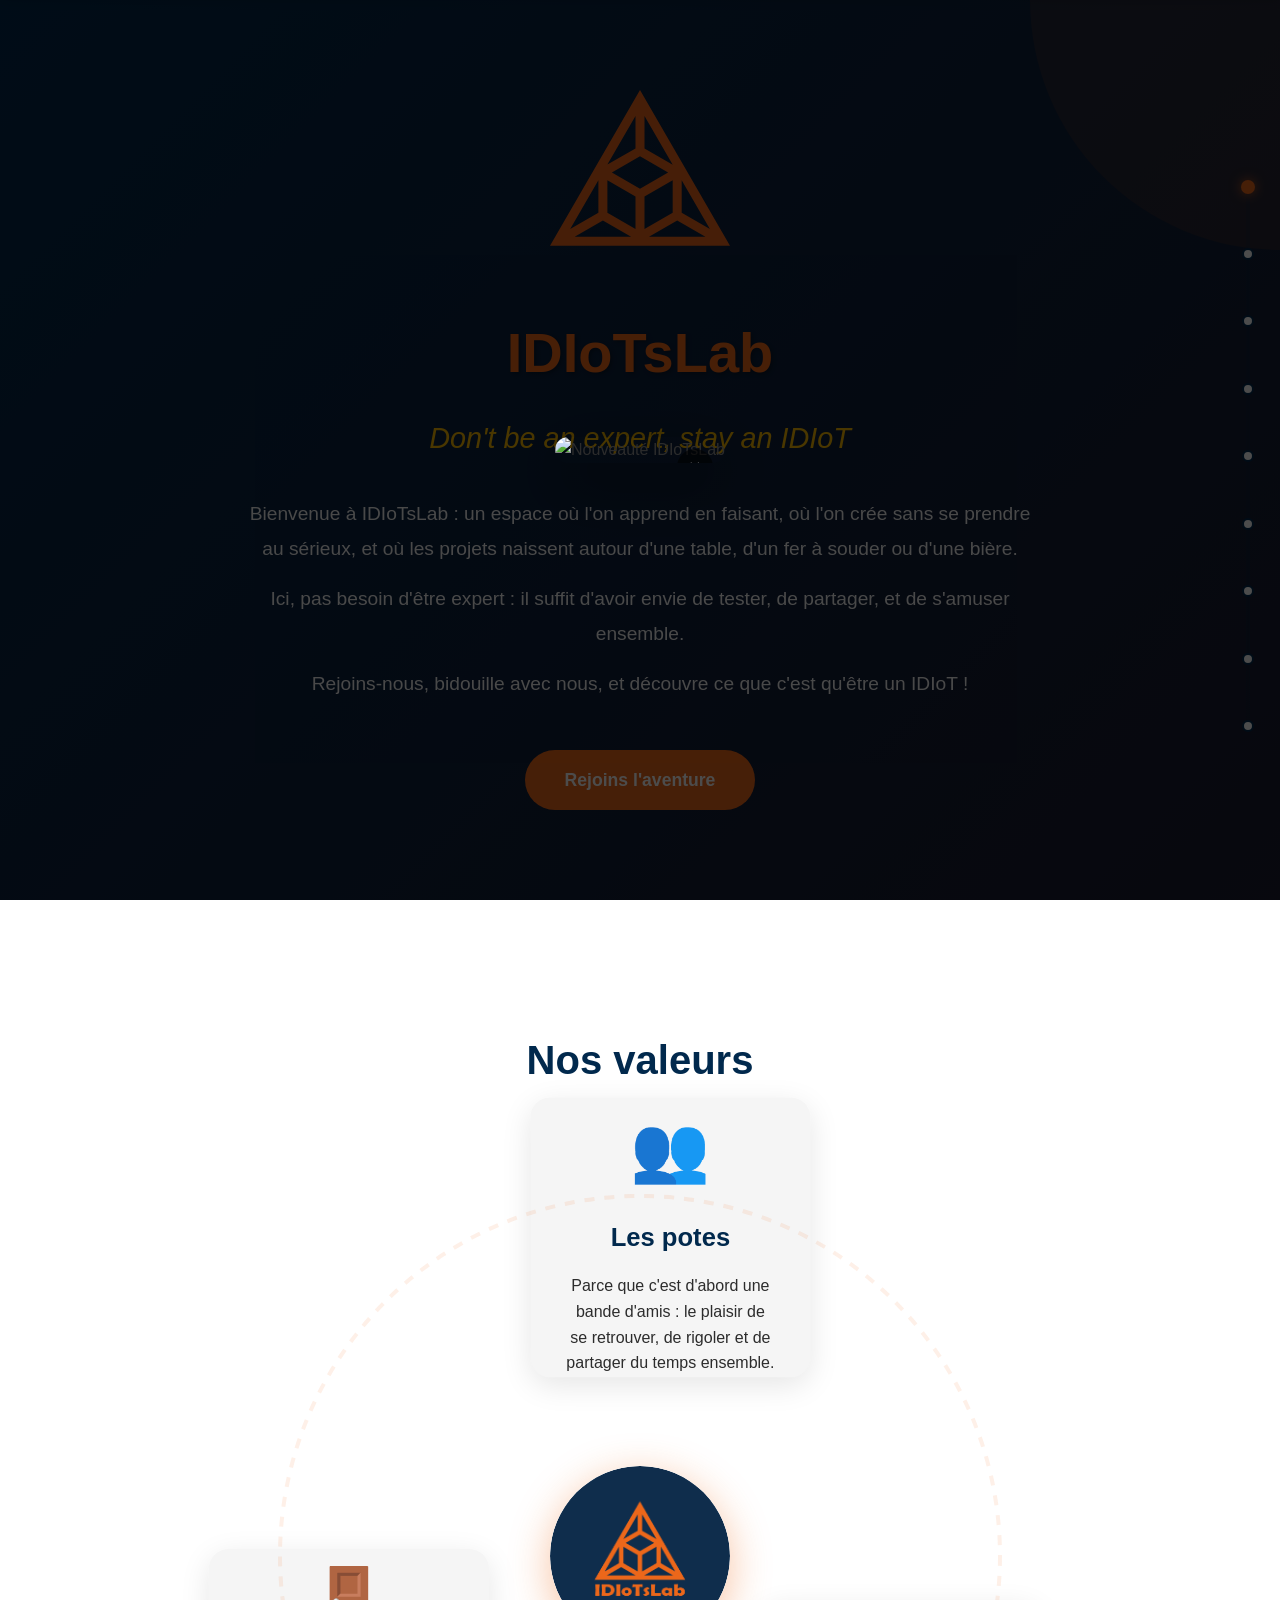
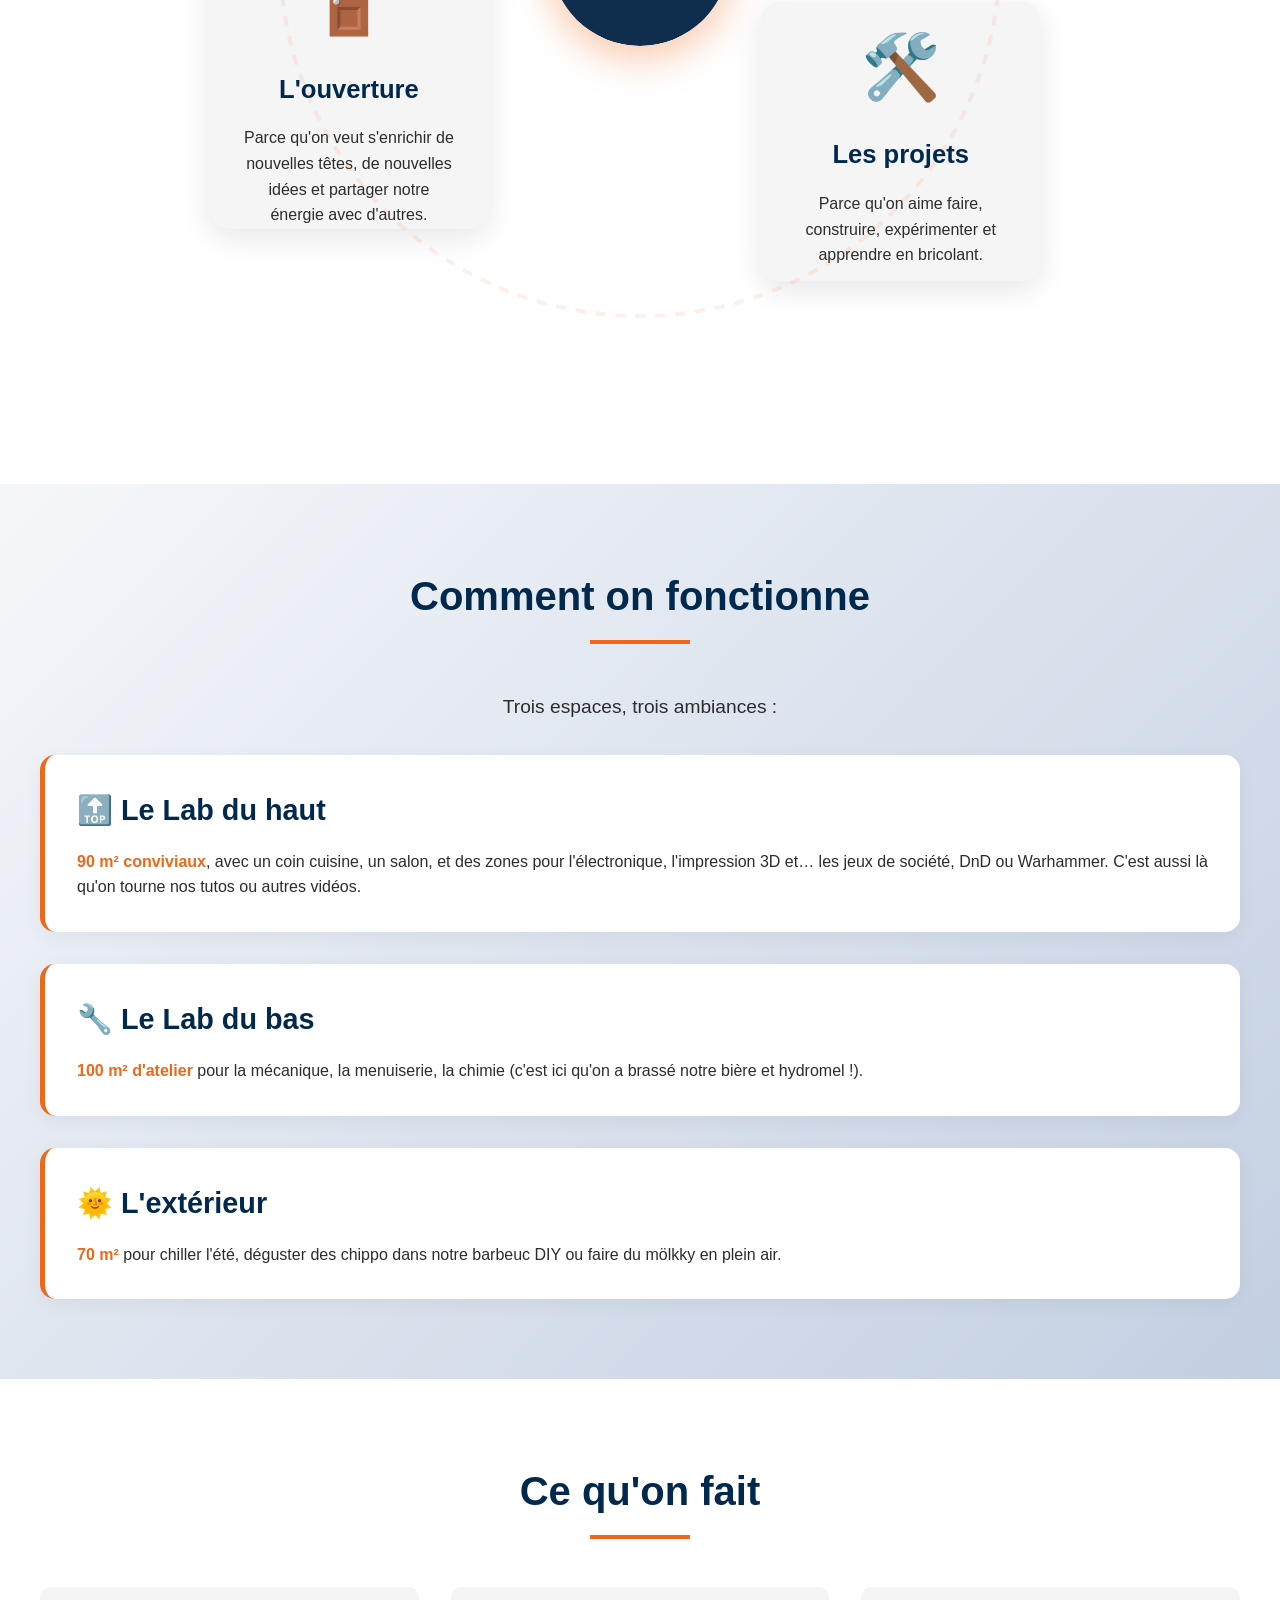
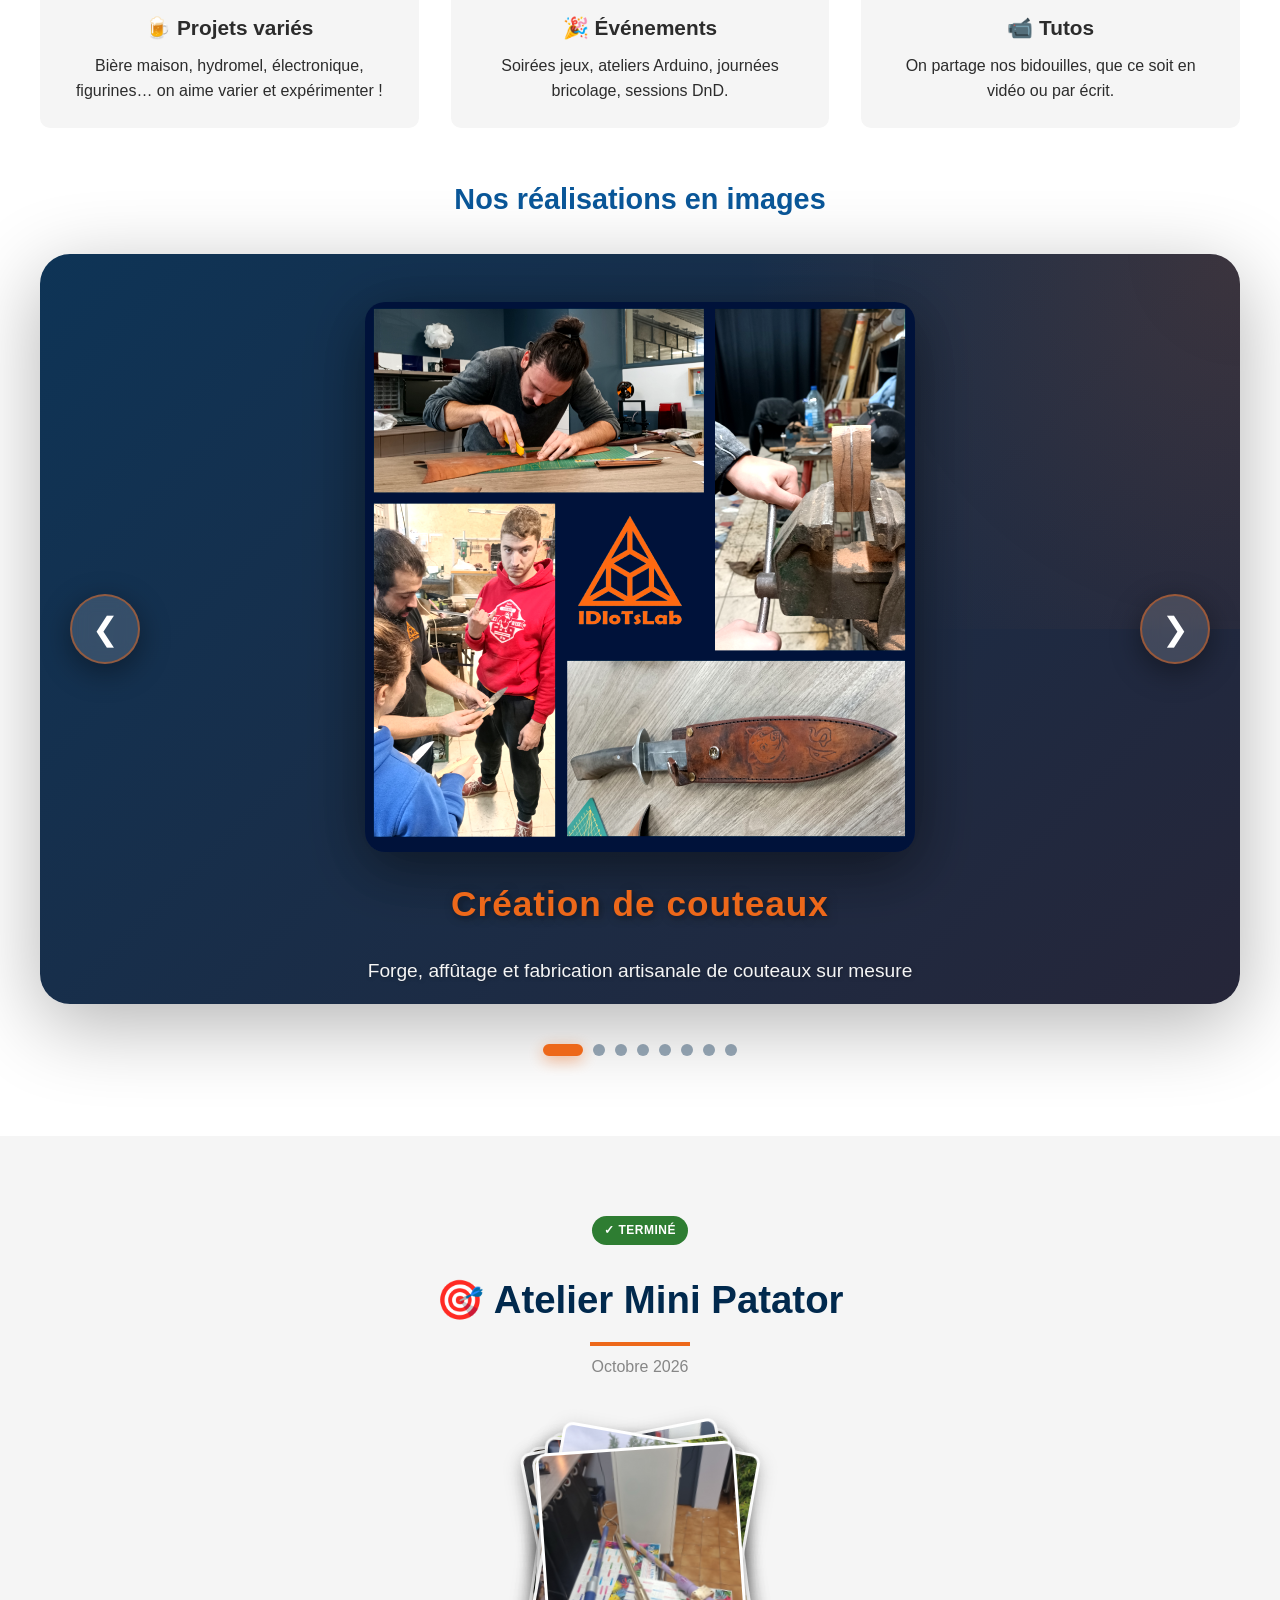
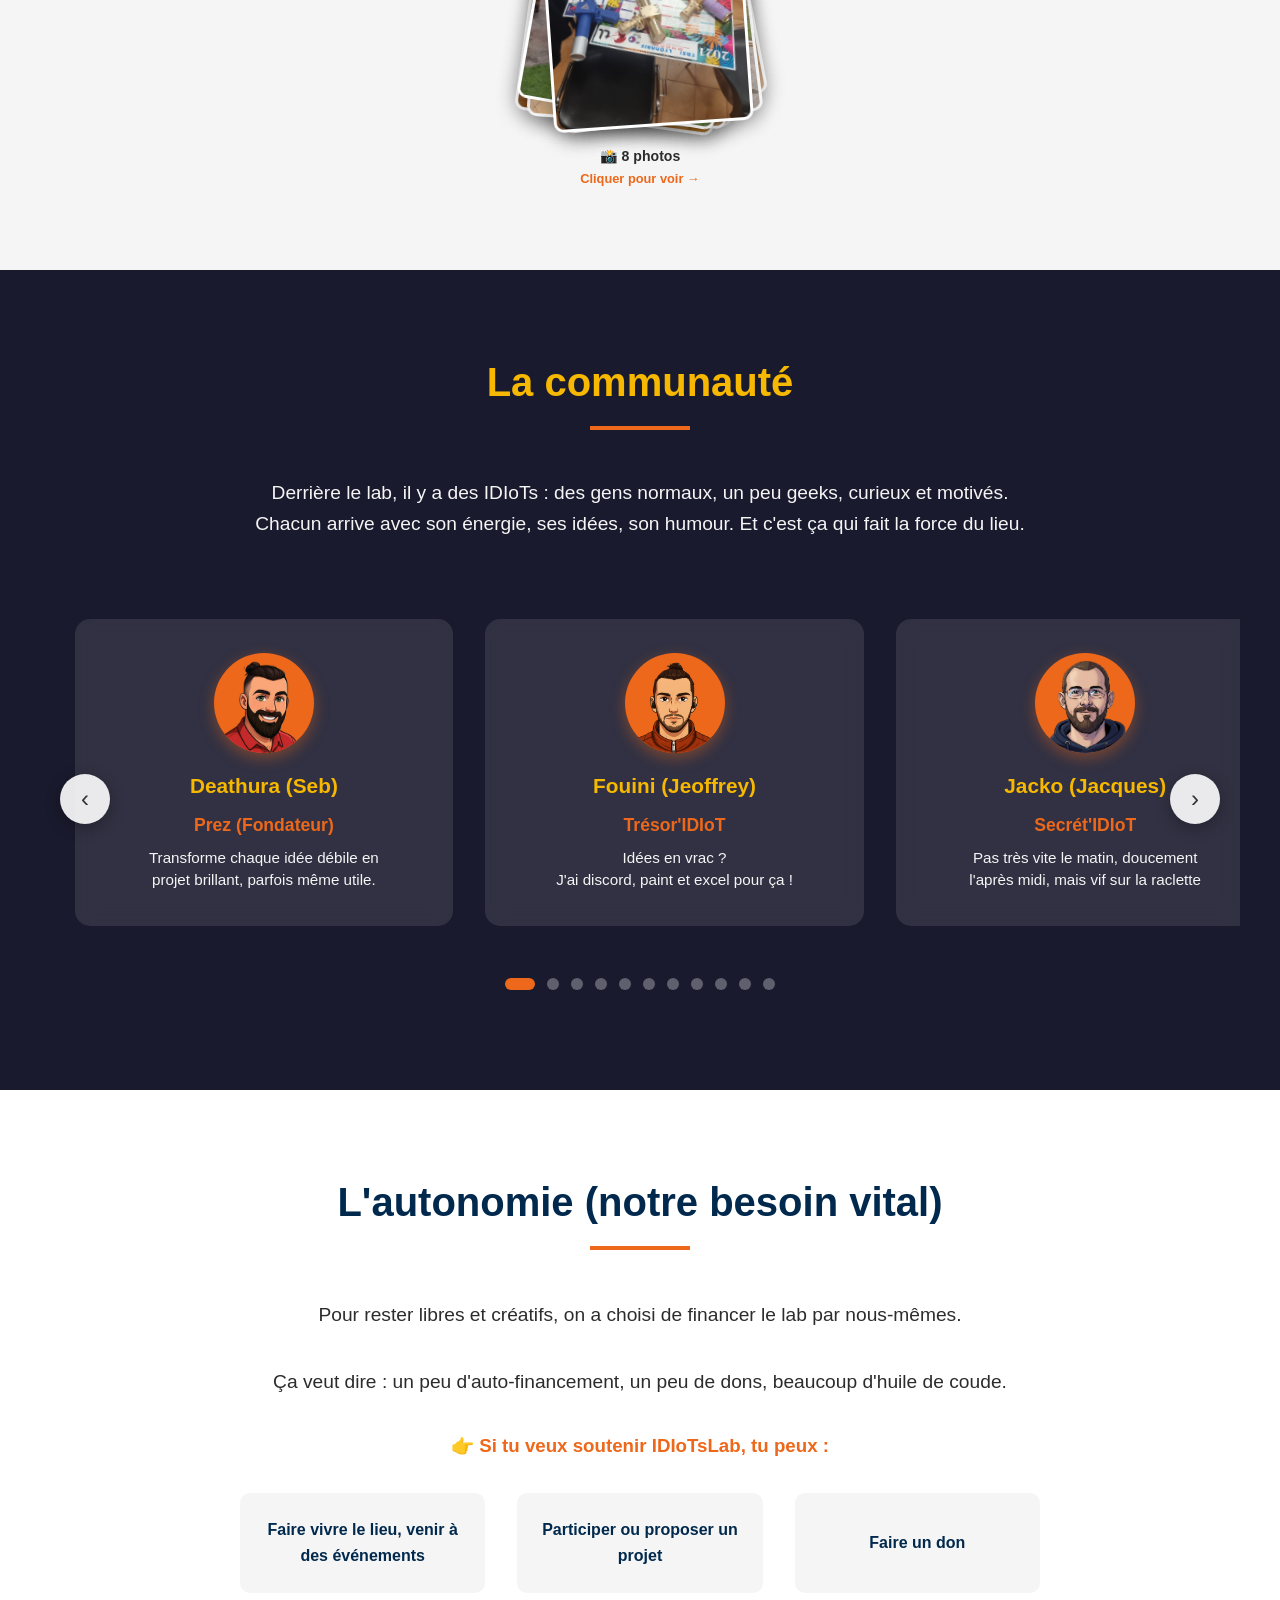
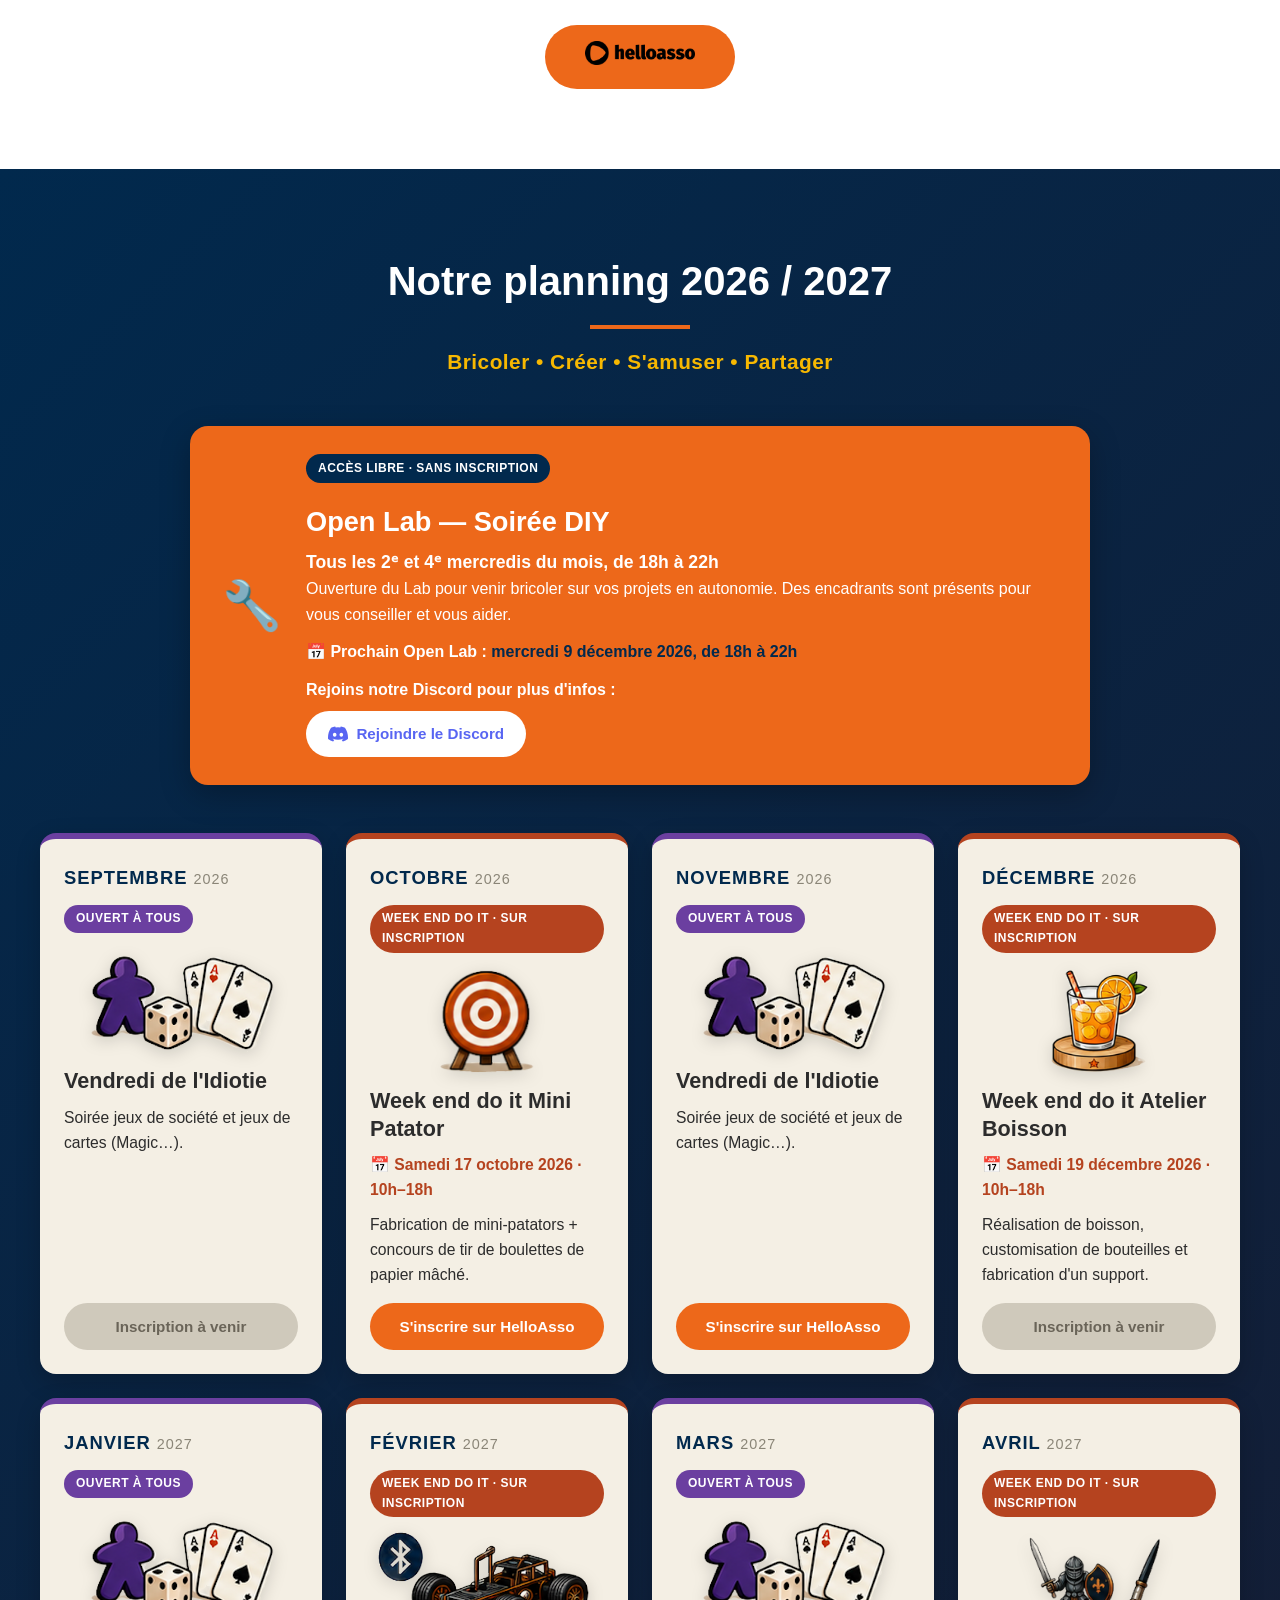
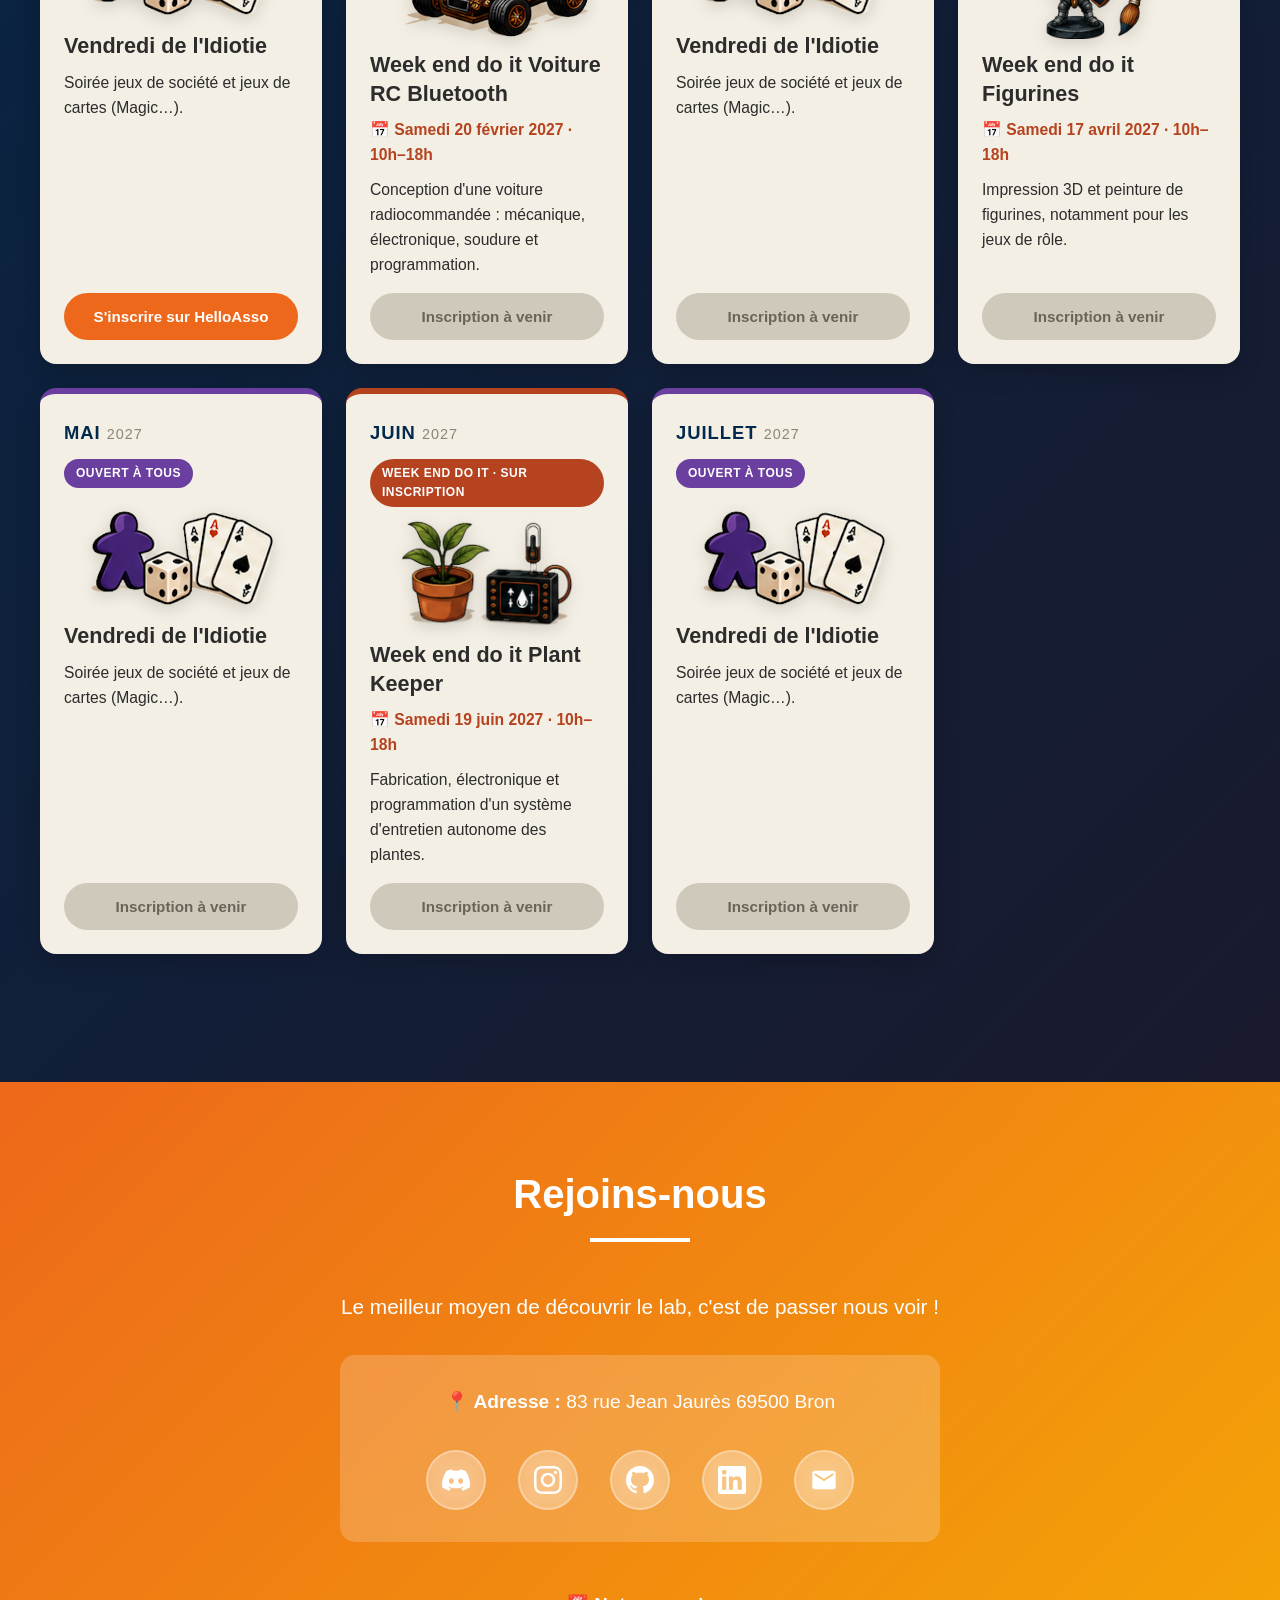
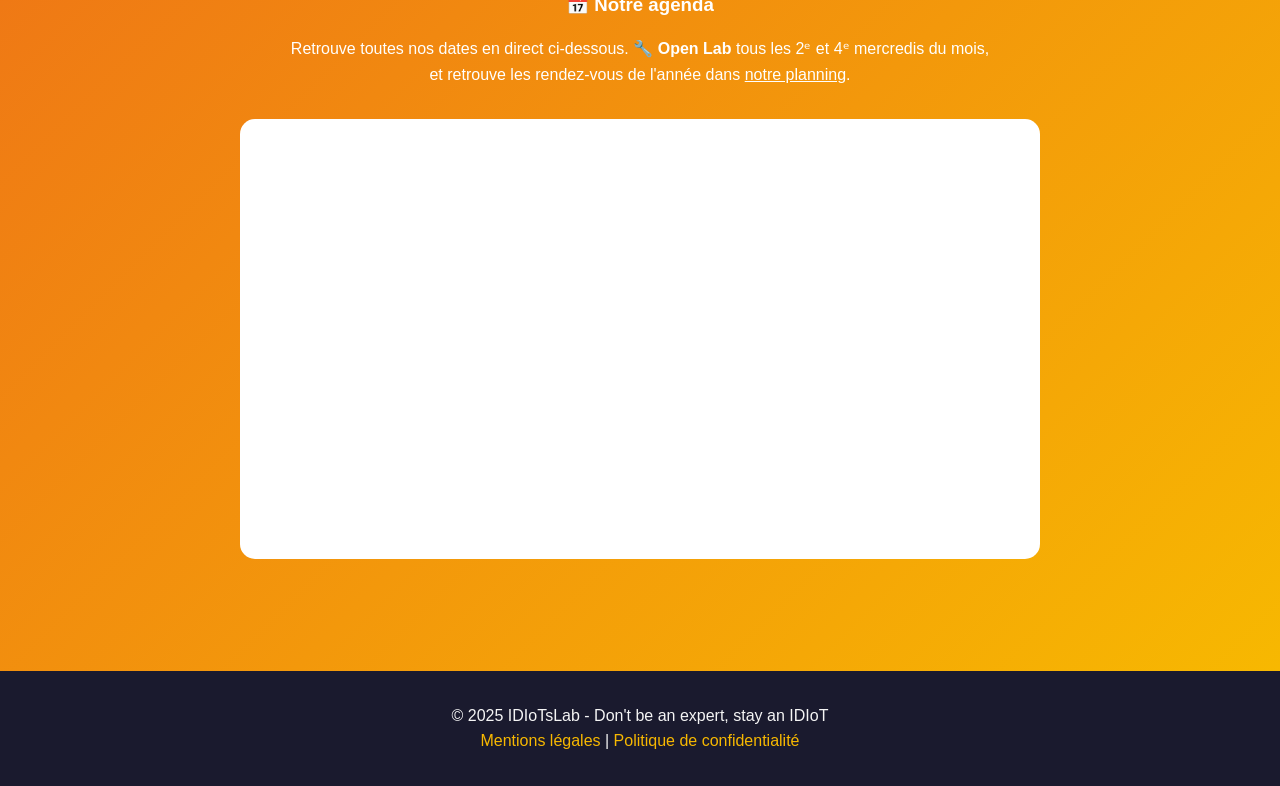
==== index.html @ 330a3f11 "Ajout de la section récap Atelier Mini Patator (galerie, lightbox, responsive) Co-Authored-By: Claud" ====
<!DOCTYPE html>
<html lang="fr">
<head>
    <meta charset="UTF-8">
    <meta name="viewport" content="width=device-width, initial-scale=1.0">
    <title>IDIoTsLab - Don't be an expert, stay an IDIoT</title>
    <link rel="stylesheet" href="styles.css">

    <!-- Favicons -->
    <link rel="apple-touch-icon" sizes="180x180" href="Ressources/favicon_io/apple-touch-icon.png">
    <link rel="icon" type="image/png" sizes="32x32" href="Ressources/favicon_io/favicon-32x32.png">
    <link rel="icon" type="image/png" sizes="16x16" href="Ressources/favicon_io/favicon-16x16.png">
    <link rel="manifest" href="Ressources/favicon_io/site.webmanifest">
    <link rel="shortcut icon" href="Ressources/favicon_io/favicon.ico">
</head>
<body>
    <!-- Barre de progression -->
    <div class="scroll-progress-container">
        <div class="scroll-progress-bar" id="scrollProgressBar"></div>
        <div class="progress-sections" id="progressSections"></div>
    </div>

    <!-- Navigation -->
    <nav>
        <div class="container">
            <a href="#" class="logo">
                <img src="Ressources/IDIoTsLab_logo.svg" alt="Logo" class="nav-logo">
                IDIoTsLab
            </a>
            <button class="mobile-menu-toggle" onclick="toggleMenu()">☰</button>
            <ul id="nav-menu">
                <li><a href="#hero">Accueil</a></li>
                <li><a href="#values">Valeurs</a></li>
                <li><a href="#how">Le Lab</a></li>
                <li><a href="#what">Projets</a></li>
                <li><a href="#patator">Ateliers</a></li>
                <li><a href="#community">Communauté</a></li>
                <li><a href="#planning">Planning</a></li>
                <li><a href="#join">Nous rejoindre</a></li>
            </ul>
        </div>
    </nav>

    <!-- Hero Section -->
    <section id="hero" class="hero">
        <div class="hero-content">
            <img src="Ressources/IDIoTsLab_logo.svg" alt="IDIoTsLab Logo" class="hero-logo">
            <h1>IDIoTsLab</h1>
            <p class="tagline">Don't be an expert, stay an IDIoT</p>
            <p>Bienvenue à IDIoTsLab : un espace où l'on apprend en faisant, où l'on crée sans se prendre au sérieux, et où les projets naissent autour d'une table, d'un fer à souder ou d'une bière.</p>
            <p>Ici, pas besoin d'être expert : il suffit d'avoir envie de tester, de partager, et de s'amuser ensemble.</p>
            <p>Rejoins-nous, bidouille avec nous, et découvre ce que c'est qu'être un IDIoT !</p>
            <a href="#join" class="cta-button">Rejoins l'aventure</a>
        </div>
    </section>

    <!-- Nos Valeurs -->
    <section id="values" class="values">
        <div class="container">
            <h2>Nos valeurs</h2>
            
            <div class="orbital-values">
                <!-- Logo central -->
                <div class="center-logo">
                    <div class="logo-circle">
                        <img src="Ressources/logo_rond.png" alt="Logo IDIoTsLab" class="logo-image">
                    </div>
                </div>
                
                <!-- Valeur 1 - Position 0° (haut) -->
                <div class="value-orbit value-orbit-1">
                    <div class="value-card-orbital">
                        <div class="emoji">👥</div>
                        <h3>Les potes</h3>
                        <p>Parce que c'est d'abord une bande d'amis : le plaisir de se retrouver, de rigoler et de partager du temps ensemble.</p>
                    </div>
                </div>
                
                <!-- Valeur 2 - Position 120° (bas gauche) -->
                <div class="value-orbit value-orbit-2">
                    <div class="value-card-orbital">
                        <div class="emoji">🛠️</div>
                        <h3>Les projets</h3>
                        <p>Parce qu'on aime faire, construire, expérimenter et apprendre en bricolant.</p>
                    </div>
                </div>
                
                <!-- Valeur 3 - Position 240° (bas droite) -->
                <div class="value-orbit value-orbit-3">
                    <div class="value-card-orbital">
                        <div class="emoji">🚪</div>
                        <h3>L'ouverture</h3>
                        <p>Parce qu'on veut s'enrichir de nouvelles têtes, de nouvelles idées et partager notre énergie avec d'autres.</p>
                    </div>
                </div>
                
                <!-- Lignes de connexion (optionnel) -->
                <svg class="connection-lines" viewBox="0 0 400 400">
                    <circle cx="200" cy="200" r="180" fill="none" stroke="rgba(237, 104, 26, 0.2)" stroke-width="2" stroke-dasharray="5,5"/>
                </svg>
            </div>
        </div>
    </section>

    <!-- Comment on fonctionne -->
    <section id="how" class="how">
        <div class="container">
            <h2>Comment on fonctionne</h2>
            <p style="text-align: center; font-size: 1.2rem; margin-bottom: 2rem;">Trois espaces, trois ambiances :</p>
            <div class="spaces-grid">
                <div class="space-card">
                    <h3>🔝 Le Lab du haut</h3>
                    <p><span class="space-size">90 m² conviviaux</span>, avec un coin cuisine, un salon, et des zones pour l'électronique, l'impression 3D et… les jeux de société, DnD ou Warhammer. C'est aussi là qu'on tourne nos tutos ou autres vidéos.</p>
                </div>
                <div class="space-card">
                    <h3>🔧 Le Lab du bas</h3>
                    <p><span class="space-size">100 m² d'atelier</span> pour la mécanique, la menuiserie, la chimie (c'est ici qu'on a brassé notre bière et hydromel !).</p>
                </div>
                <div class="space-card">
                    <h3>🌞 L'extérieur</h3>
                    <p><span class="space-size">70 m²</span> pour chiller l'été, déguster des chippo dans notre barbeuc DIY ou faire du mölkky en plein air.</p>
                </div>
            </div>
        </div>
    </section>

    <!-- Ce qu'on fait -->
    <section id="what" class="what">
        <div class="container">
            <h2>Ce qu'on fait</h2>
            <div class="activities">
                <div class="activity-item">
                    <h4>🍺 Projets variés</h4>
                    <p>Bière maison, hydromel, électronique, figurines… on aime varier et expérimenter !</p>
                </div>
                <div class="activity-item">
                    <h4>🎉 Événements</h4>
                    <p>Soirées jeux, ateliers Arduino, journées bricolage, sessions DnD.</p>
                </div>
                <div class="activity-item">
                    <h4>📹 Tutos</h4>
                    <p>On partage nos bidouilles, que ce soit en vidéo ou par écrit.</p>
                </div>
            </div>
            <h3>Nos réalisations en images</h3>
            <div class="carousel-container">
                <!-- Boutons de navigation -->
                <button class="carousel-btn prev" onclick="changeSlide(-1)">❮</button>
                <button class="carousel-btn next" onclick="changeSlide(1)">❯</button>
                
                <div class="carousel" id="carousel">
                    <div class="carousel-item">
                        <img src="Ressources/Réalisations/Création_de_couteaux.png" alt="Création de couteaux" class="carousel-image">
                        <h3>Création de couteaux</h3>
                        <p>Forge, affûtage et fabrication artisanale de couteaux sur mesure</p>
                    </div>
                    <div class="carousel-item">
                        <img src="Ressources/Réalisations/Déshydrateur_solaire.png" alt="Déshydrateur solaire" class="carousel-image">
                        <h3>Déshydrateur solaire</h3>
                        <p>Construction d'un déshydrateur alimentaire fonctionnant à l'énergie solaire</p>
                    </div>
                    <div class="carousel-item">
                        <img src="Ressources/Réalisations/Donjon_&_dragon.png" alt="Donjon & Dragon" class="carousel-image">
                        <h3>Donjon & Dragon</h3>
                        <p>Sessions épiques de DnD avec décors et figurines faites maison</p>
                    </div>
                    <div class="carousel-item">
                        <img src="Ressources/Réalisations/Jardinière_compost.png" alt="Jardinière compost" class="carousel-image">
                        <h3>Jardinière compost</h3>
                        <p>Fabrication de jardinières avec système de compostage intégré</p>
                    </div>
                    <div class="carousel-item">
                        <img src="Ressources/Réalisations/Mécanique_auto.png" alt="Mécanique auto" class="carousel-image">
                        <h3>Mécanique auto</h3>
                        <p>Réparations et entretien automobile en mode DIY</p>
                    </div>
                    <div class="carousel-item">
                        <img src="Ressources/Réalisations/Salle_de_formation.png" alt="Salle de formation" class="carousel-image">
                        <h3>Salle de formation</h3>
                        <p>Aménagement de notre espace dédié aux ateliers et formations</p>
                    </div>
                    <div class="carousel-item">
                        <img src="Ressources/Réalisations/Table_résine.png" alt="Table en résine" class="carousel-image">
                        <h3>Table en résine</h3>
                        <p>Création d'une table unique en bois et résine époxy</p>
                    </div>
                    <div class="carousel-item">
                        <img src="Ressources/Réalisations/Warhamer.png" alt="Warhammer" class="carousel-image">
                        <h3>Warhammer</h3>
                        <p>Peinture de figurines et batailles stratégiques dans l'univers Warhammer</p>
                    </div>
                </div>
            </div>
            <div class="carousel-nav" id="carousel-dots">
                <span class="carousel-dot active" onclick="goToSlide(0)"></span>
                <span class="carousel-dot" onclick="goToSlide(1)"></span>
                <span class="carousel-dot" onclick="goToSlide(2)"></span>
                <span class="carousel-dot" onclick="goToSlide(3)"></span>
                <span class="carousel-dot" onclick="goToSlide(4)"></span>
                <span class="carousel-dot" onclick="goToSlide(5)"></span>
                <span class="carousel-dot" onclick="goToSlide(6)"></span>
                <span class="carousel-dot" onclick="goToSlide(7)"></span>
            </div>
        </div>
    </section>

    <!-- Atelier Mini Patator -->
    <section id="patator" class="atelier-recap">
        <div class="container">

            <div class="atelier-recap-header">
                <span class="planning-badge badge-atelier badge-done">✓ Terminé</span>
                <h2>🎯 Atelier Mini Patator</h2>
                <p class="atelier-recap-date">Octobre 2026</p>
            </div>

            <div class="patator-gallery" id="patatorGallery">

                <!-- ── TAS DE PHOTOS (état replié) ── -->
                <div class="gallery-pile" id="galleryPile" role="button" tabindex="0" aria-expanded="false" aria-label="Voir les photos de l'atelier Mini Patator">
                    <div class="pile-card" style="--r:-6deg;--tx:2px;--ty:-3px;--z:1"><img src="Ressources/Atelier/Patator/Ressources/1.jpg" alt="" loading="lazy"></div>
                    <div class="pile-card" style="--r:8deg;--tx:-7px;--ty:5px;--z:2"><img src="Ressources/Atelier/Patator/Ressources/2.jpg" alt="" loading="lazy"></div>
                    <div class="pile-card" style="--r:-11deg;--tx:5px;--ty:-6px;--z:3"><img src="Ressources/Atelier/Patator/Ressources/3.jpg" alt="" loading="lazy"></div>
                    <div class="pile-card" style="--r:4deg;--tx:-4px;--ty:3px;--z:4"><img src="Ressources/Atelier/Patator/Ressources/4.jpg" alt="" loading="lazy"></div>
                    <div class="pile-card" style="--r:-7deg;--tx:7px;--ty:4px;--z:5"><img src="Ressources/Atelier/Patator/Ressources/5.jpg" alt="" loading="lazy"></div>
                    <div class="pile-card" style="--r:10deg;--tx:-2px;--ty:-4px;--z:6"><img src="Ressources/Atelier/Patator/Ressources/6.jpg" alt="" loading="lazy"></div>
                    <div class="pile-card" style="--r:-4deg;--tx:4px;--ty:7px;--z:7"><img src="Ressources/Atelier/Patator/Ressources/7.jpg" alt="" loading="lazy"></div>
                    <div class="pile-card" style="--r:3deg;--tx:-1px;--ty:2px;--z:0"><img src="Ressources/Atelier/Patator/Ressources/9.jpg" alt="" loading="lazy"></div>
                    <div class="pile-overlay">
                        <span class="pile-count">📸 8 photos</span>
                        <span class="pile-action">Cliquer pour voir →</span>
                    </div>
                </div>

                <!-- ── GRILLE (état déployé) ── -->
                <div class="gallery-expanded" id="galleryExpanded">

                    <div class="atelier-act" style="--act-i:0">
                        <h3 class="act-title"><span class="act-num">01</span> La conception</h3>
                        <div class="photos-strip">
                            <div class="photo-item photo-item--wide" style="--pile-r:-6deg;--card-i:0">
                                <div class="strip-photo" data-lb-index="0">
                                    <img src="Ressources/Atelier/Patator/Ressources/1.jpg" alt="Modélisation sous Fusion 360" loading="lazy">
                                </div>
                                <p class="photo-caption">Modélisation sous Fusion 360</p>
                            </div>
                        </div>
                    </div>

                    <div class="atelier-act" style="--act-i:1">
                        <h3 class="act-title"><span class="act-num">02</span> La fabrication</h3>
                        <div class="photos-strip">
                            <div class="photo-item" style="--pile-r:8deg;--card-i:1">
                                <div class="strip-photo" data-lb-index="1">
                                    <img src="Ressources/Atelier/Patator/Ressources/2.jpg" alt="Assemblage en équipe" loading="lazy">
                                </div>
                                <p class="photo-caption">Assemblage en équipe</p>
                            </div>
                            <div class="photo-item" style="--pile-r:-11deg;--card-i:2">
                                <div class="strip-photo" data-lb-index="2">
                                    <img src="Ressources/Atelier/Patator/Ressources/3.jpg" alt="Câblage et assemblage" loading="lazy">
                                </div>
                                <p class="photo-caption">Câblage et assemblage</p>
                            </div>
                            <div class="photo-item" style="--pile-r:4deg;--card-i:3">
                                <div class="strip-photo" data-lb-index="3">
                                    <img src="Ressources/Atelier/Patator/Ressources/4.jpg" alt="Pièces prêtes à l'assemblage" loading="lazy">
                                </div>
                                <p class="photo-caption">Pièces prêtes à l'assemblage</p>
                            </div>
                        </div>
                    </div>

                    <div class="atelier-act" style="--act-i:2">
                        <h3 class="act-title"><span class="act-num">03</span> La peinture</h3>
                        <div class="photos-strip">
                            <div class="photo-item" style="--pile-r:-7deg;--card-i:4">
                                <div class="strip-photo" data-lb-index="4">
                                    <img src="Ressources/Atelier/Patator/Ressources/5.jpg" alt="Peinture des patators" loading="lazy">
                                </div>
                                <p class="photo-caption">Peinture des patators</p>
                            </div>
                            <div class="photo-item" style="--pile-r:10deg;--card-i:5">
                                <div class="strip-photo" data-lb-index="5">
                                    <img src="Ressources/Atelier/Patator/Ressources/6.jpg" alt="Application de la peinture" loading="lazy">
                                </div>
                                <p class="photo-caption">Application de la peinture</p>
                            </div>
                            <div class="photo-item" style="--pile-r:-4deg;--card-i:6">
                                <div class="strip-photo" data-lb-index="6">
                                    <img src="Ressources/Atelier/Patator/Ressources/7.jpg" alt="Les patators terminés" loading="lazy">
                                </div>
                                <p class="photo-caption">Les patators terminés</p>
                            </div>
                        </div>
                    </div>

                    <div class="atelier-video-wrap" style="--act-i:3">
                        <video controls preload="metadata" playsinline>
                            <source src="Ressources/Atelier/Patator/Ressources/8.mp4" type="video/mp4">
                        </video>
                    </div>

                    <div class="atelier-punchline" style="--act-i:4">
                        <div class="strip-photo" data-lb-index="7" style="--pile-r:3deg;--card-i:7">
                            <img src="Ressources/Atelier/Patator/Ressources/9.jpg" alt="Diplôme du Maître Patator" loading="lazy">
                        </div>
                        <p class="punchline-caption">🏆 Diplôme du Maître Patator</p>
                    </div>

                    <button class="gallery-close-btn" id="galleryCloseBtn">↑ Réduire</button>

                </div>

            </div>

        </div>
    </section>

    <!-- La Communauté -->
    <section id="community" class="community">
        <div class="container">
            <h2>La communauté</h2>
            <div class="community-intro">
                <p>Derrière le lab, il y a des IDIoTs : des gens normaux, un peu geeks, curieux et motivés.</p>
                <p>Chacun arrive avec son énergie, ses idées, son humour. Et c'est ça qui fait la force du lieu.</p>
            </div>
            
            <!-- Carrousel de membres -->
            <div class="members-carousel-container">
                <div class="members-carousel-wrapper">
                    <div class="members-carousel-track" id="membersCarouselTrack">
                        <!-- Membres existants et nouveaux -->
                        <div class="member-card">
                            <div class="avatar"><img src="Ressources/Avatar_membres/avatar_seb.png" alt="Avatar Seb" class="logo-image"></div>
                            <h4>Deathura (Seb)</h4>
                            <h3>Prez (Fondateur)</h3>
                            <p>Transforme chaque idée débile en </p>
                            <p>projet brillant, parfois même utile.</p>
                        </div>
                        <div class="member-card">
                            <div class="avatar"><img src="Ressources/Avatar_membres/avatar_fouini.png" alt="Avatar Fouini" class="logo-image"></div>
                            <h4>Fouini (Jeoffrey)</h4>
                            <h3>Trésor'IDIoT</h3>
                            <p>Idées en vrac ?</p>
                            <p>J'ai discord, paint et excel pour ça !</p>
                        </div>
                        <div class="member-card">
                            <div class="avatar"><img src="Ressources/Avatar_membres/avatar_jacko.png" alt="Avatar jacko" class="logo-image"></div>
                            <h4>Jacko (Jacques)</h4>
                            <h3>Secrét'IDIoT</h3>
                            <p>Pas très vite le matin, doucement </p>
                            <p>l'après midi, mais vif sur la raclette</p>
                        </div>
                        <div class="member-card">
                            <div class="avatar"><img src="Ressources/Avatar_membres/avatar_nino.png" alt="Avatar nino" class="logo-image"></div>
                            <h4>Nino</h4>
                            <h3>IDIoT</h3>
                            <p>Hyperactif</p>
                            <p>Ne lui donnez pas de café svp !</p>
                        </div>
                        <div class="member-card">
                            <div class="avatar"><img src="Ressources/Avatar_membres/avatar_bettina.png" alt="Avatar betty" class="logo-image"></div>
                            <h4>Betty (Bettina)</h4>
                            <h3>IDIoT</h3>
                            <p>Folle ? Moi ? non ? oui ?</p>
                            <p>Procrastiner ? Connais pas ce mot</p>
                        </div>
                        <div class="member-card">
                            <div class="avatar"><img src="Ressources/Avatar_membres/avatar_valentin.png" alt="Avatar valentop" class="logo-image"></div>
                            <h4>Valentop (Valentin)</h4>
                            <h3>IDIoT</h3>
                            <p>Venez on va courrir :</p>
                            <p>comme ca on commande Tacos derrière</p>
                        </div>
                        <div class="member-card">
                            <div class="avatar"><img src="Ressources/Avatar_membres/avatar_pedzouille.png" alt="Avatar Letud" class="logo-image"></div>
                            <h4>Pedzouille (Julien)</h4>
                            <h3>IDIoT (Fondateur)</h3>
                            <p>Freiner c'est tricher</p>
                        </div>
                        <div class="member-card">
                            <div class="avatar"><img src="Ressources/Avatar_membres/avatar_dodie.png" alt="Avatar dodie" class="logo-image"></div>
                            <h4>Dodie (Elodie)</h4>
                            <h3>IDIoT</h3>
                            <p>Trouver une phrase pour me décrire ?</p>
                            <p>Foutez moi la paix ! </p>
                        </div>
                        <div class="member-card">
                            <div class="avatar"><img src="Ressources/Avatar_membres/avatar_adri.png" alt="Avatar Letud" class="logo-image"></div>
                            <h4>Legend Aston (Adrien)</h4>
                            <h3>IDIoT</h3>
                            <p>Réussi à réparer une 4L</p>
                            <p>sans tacher sa chemise</p>
                        </div>
                        <div class="member-card">
                            <div class="avatar"><img src="Ressources/Avatar_membres/avatar_cha.png" alt="Avatar Cha" class="logo-image"></div>
                            <h4>Cha (Charlotte)</h4>
                            <h3>IDIoT</h3>
                            <p>"Oui oui, je le fais ce soir t'inquiète"</p>
                        </div>
                        <div class="member-card">
                            <div class="avatar"><img src="Ressources/Avatar_membres/avatar_max.png" alt="Avatar Max" class="logo-image"></div>
                            <h4>Xouxou (Maxence)</h4>
                            <h3>IDIoT</h3>
                            <p>Touche à tout, mais expert en rien</p>
                            <p>le petit couteau suisse de poche</p>
                        </div>
                        <div class="member-card">
                            <div class="avatar"><img src="Ressources/Avatar_membres/avatar_letud.png" alt="Avatar Letud" class="logo-image"></div>
                            <h4>Letud (Aksel)</h4>
                            <h3>IDIoT (Fondateur)</h3>
                            <p>Réfléchit vite. Comprend après.</p>
                            <p>Assume plus tard.</p>
                        </div>
                        <div class="member-card">
                            <div class="avatar"><img src="Ressources/Avatar_membres/avatar_amy.png" alt="Avatar Amy" class="logo-image"></div>
                            <h4>Amy (Amandine)</h4>
                            <h3>IDIoT</h3>
                            <p>Tendre et joyeuse,</p>
                            <p>mais ne me faites pas chier.</p>
                        </div>
                        <!-- <div class="member-card">
                            <div class="avatar"><img src="Ressources/Avatar_membres/avatar_valentop.png" alt="Avatar Letud" class="logo-image"></div>
                            <h4>Valentop (Valentin)</h4>
                            <h3>IDIoT</h3>
                            <p>50 minutes de courses compenseront</p>
                            <p>largement ce petit verre et ce mcdo</p>
                        </div> -->
                    </div>
                </div>

                <button class="members-carousel-button prev" id="membersPrevBtn"></button>
                <button class="members-carousel-button next" id="membersNextBtn"></button>

                <div class="members-carousel-dots" id="membersCarouselDots"></div>
            </div>
        </div>
    </section>

    <!-- L'Autonomie -->
    <section id="autonomie" class="autonomie">
        <div class="container">
            <h2>L'autonomie (notre besoin vital)</h2>
            <div class="autonomie-content">
                <p>Pour rester libres et créatifs, on a choisi de financer le lab par nous-mêmes.</p>
                <p>Ça veut dire : un peu d'auto-financement, un peu de dons, beaucoup d'huile de coude.</p>
                <h3 style="color: var(--primary-orange); margin: 2rem 0 1rem;">👉 Si tu veux soutenir IDIoTsLab, tu peux :</h3>
                <div class="support-options">
                    <a href="#join" class="support-option support-option-link">Faire vivre le lieu, venir à des événements</a>
                    <a href="#join" class="support-option support-option-link">Participer ou proposer un projet</a>
                    <a href="https://www.helloasso.com/associations/idiotslab" data-link="helloasso" target="_blank" class="support-option support-option-link">Faire un don</a>
                </div>
                <a href="https://www.helloasso.com/associations/idiotslab" data-link="helloasso" target="_blank" class="cta-button">
                    <img src="Ressources/Logo-HelloAsso.svg.png" alt="HelloAsso" class="helloasso-logo">
                </a>
            </div>
        </div>
    </section>

    <!-- Planning 2026 / 2027 -->
    <section id="planning" class="planning">
        <div class="container">
            <h2>Notre planning 2026 / 2027</h2>
            <p class="planning-subtitle">Bricoler • Créer • S'amuser • Partager</p>

            <!-- Open Lab récurrent -->
            <div class="open-lab-banner">
                <div class="open-lab-icon">🔧</div>
                <div class="open-lab-text">
                    <span class="planning-badge badge-openlab">Accès libre · sans inscription</span>
                    <h3>Open Lab — Soirée DIY</h3>
                    <p class="open-lab-when">Tous les 2ᵉ et 4ᵉ mercredis du mois, de 18h à 22h</p>
                    <p>Ouverture du Lab pour venir bricoler sur vos projets en autonomie. Des encadrants sont présents pour vous conseiller et vous aider.</p>
                    <p class="open-lab-next">📅 Prochain Open Lab : <strong id="nextOpenLab">à venir</strong></p>
                    <p class="open-lab-info">Rejoins notre Discord pour plus d'infos :</p>
                    <a class="discord-btn" href="https://discord.gg/jedW4J6qwx" data-link="discord" target="_blank" rel="noopener">
                        <svg viewBox="0 0 24 24" fill="currentColor" aria-hidden="true"><path d="M20.317 4.37a19.791 19.791 0 0 0-4.885-1.515.074.074 0 0 0-.079.037c-.21.375-.444.864-.608 1.25a18.27 18.27 0 0 0-5.487 0 12.64 12.64 0 0 0-.617-1.25.077.077 0 0 0-.079-.037A19.736 19.736 0 0 0 3.677 4.37a.07.07 0 0 0-.032.027C.533 9.046-.32 13.58.099 18.057a.082.082 0 0 0 .031.057 19.9 19.9 0 0 0 5.993 3.03.078.078 0 0 0 .084-.028 14.09 14.09 0 0 0 1.226-1.994.076.076 0 0 0-.041-.106 13.107 13.107 0 0 1-1.872-.892.077.077 0 0 1-.008-.128 10.2 10.2 0 0 0 .372-.292.074.074 0 0 1 .077-.01c3.928 1.793 8.18 1.793 12.062 0a.074.074 0 0 1 .078.01c.12.098.246.198.373.292a.077.077 0 0 1-.006.127 12.299 12.299 0 0 1-1.873.892.077.077 0 0 0-.041.107c.36.698.772 1.362 1.225 1.993a.076.076 0 0 0 .084.028 19.839 19.839 0 0 0 6.002-3.03.077.077 0 0 0 .032-.054c.5-5.177-.838-9.674-3.549-13.66a.061.061 0 0 0-.031-.03zM8.02 15.33c-1.183 0-2.157-1.085-2.157-2.419 0-1.333.956-2.419 2.157-2.419 1.21 0 2.176 1.096 2.157 2.42 0 1.333-.956 2.418-2.157 2.418zm7.975 0c-1.183 0-2.157-1.085-2.157-2.419 0-1.333.955-2.419 2.157-2.419 1.21 0 2.176 1.096 2.157 2.42 0 1.333-.946 2.418-2.157 2.418z"/></svg>
                        Rejoindre le Discord
                    </a>
                </div>
            </div>

            <!-- Grille des rendez-vous mensuels -->
            <div class="planning-grid">
                <div class="planning-card idiotie">
                    <div class="planning-month">Septembre <span class="planning-year">2026</span></div>
                    <span class="planning-badge badge-idiotie">Ouvert à tous</span>
                    <div class="planning-illus"><img src="Ressources/planning/vendredi-idiotie.png" alt="Meeple, dé et cartes à jouer" loading="lazy"></div>
                    <h3>Vendredi de l'Idiotie</h3>
                    <p>Soirée jeux de société et jeux de cartes (Magic…).</p>
                    <a class="helloasso-btn disabled" data-event="septembre-2026" aria-disabled="true">Inscription à venir</a>
                </div>

                <div class="planning-card atelier">
                    <div class="planning-month">Octobre <span class="planning-year">2026</span></div>
                    <span class="planning-badge badge-atelier">Week end do it · sur inscription</span>
                    <div class="planning-illus"><img src="Ressources/planning/mini-patator.png" alt="Cible sur trépied" loading="lazy"></div>
                    <h3>Week end do it Mini Patator</h3>
                    <p class="planning-date">📅 Samedi 17 octobre 2026 · 10h–18h</p>
                    <p>Fabrication de mini-patators + concours de tir de boulettes de papier mâché.</p>
                    <a class="helloasso-btn disabled" data-event="octobre-2026" aria-disabled="true">Inscription à venir</a>
                </div>

                <div class="planning-card idiotie">
                    <div class="planning-month">Novembre <span class="planning-year">2026</span></div>
                    <span class="planning-badge badge-idiotie">Ouvert à tous</span>
                    <div class="planning-illus"><img src="Ressources/planning/vendredi-idiotie.png" alt="Meeple, dé et cartes à jouer" loading="lazy"></div>
                    <h3>Vendredi de l'Idiotie</h3>
                    <p>Soirée jeux de société et jeux de cartes (Magic…).</p>
                    <a class="helloasso-btn disabled" data-event="novembre-2026" aria-disabled="true">Inscription à venir</a>
                </div>

                <div class="planning-card atelier">
                    <div class="planning-month">Décembre <span class="planning-year">2026</span></div>
                    <span class="planning-badge badge-atelier">Week end do it · sur inscription</span>
                    <div class="planning-illus"><img src="Ressources/planning/atelier_boisson.png" alt="Atelier boisson" loading="lazy"></div>
                    <h3>Week end do it Atelier Boisson</h3>
                    <p class="planning-date">📅 Samedi 19 décembre 2026 · 10h–18h</p>
                    <p>Réalisation de boisson, customisation de bouteilles et fabrication d'un support.</p>
                    <a class="helloasso-btn disabled" data-event="decembre-2026" aria-disabled="true">Inscription à venir</a>
                </div>

                <div class="planning-card idiotie">
                    <div class="planning-month">Janvier <span class="planning-year">2027</span></div>
                    <span class="planning-badge badge-idiotie">Ouvert à tous</span>
                    <div class="planning-illus"><img src="Ressources/planning/vendredi-idiotie.png" alt="Meeple, dé et cartes à jouer" loading="lazy"></div>
                    <h3>Vendredi de l'Idiotie</h3>
                    <p>Soirée jeux de société et jeux de cartes (Magic…).</p>
                    <a class="helloasso-btn disabled" data-event="janvier-2027" aria-disabled="true">Inscription à venir</a>
                </div>

                <div class="planning-card atelier">
                    <div class="planning-month">Février <span class="planning-year">2027</span></div>
                    <span class="planning-badge badge-atelier">Week end do it · sur inscription</span>
                    <div class="planning-illus"><img src="Ressources/planning/voiture-rc.png" alt="Voiture radiocommandée Bluetooth" loading="lazy"></div>
                    <h3>Week end do it Voiture RC Bluetooth</h3>
                    <p class="planning-date">📅 Samedi 20 février 2027 · 10h–18h</p>
                    <p>Conception d'une voiture radiocommandée : mécanique, électronique, soudure et programmation.</p>
                    <a class="helloasso-btn disabled" data-event="fevrier-2027" aria-disabled="true">Inscription à venir</a>
                </div>

                <div class="planning-card idiotie">
                    <div class="planning-month">Mars <span class="planning-year">2027</span></div>
                    <span class="planning-badge badge-idiotie">Ouvert à tous</span>
                    <div class="planning-illus"><img src="Ressources/planning/vendredi-idiotie.png" alt="Meeple, dé et cartes à jouer" loading="lazy"></div>
                    <h3>Vendredi de l'Idiotie</h3>
                    <p>Soirée jeux de société et jeux de cartes (Magic…).</p>
                    <a class="helloasso-btn disabled" data-event="mars-2027" aria-disabled="true">Inscription à venir</a>
                </div>

                <div class="planning-card atelier">
                    <div class="planning-month">Avril <span class="planning-year">2027</span></div>
                    <span class="planning-badge badge-atelier">Week end do it · sur inscription</span>
                    <div class="planning-illus"><img src="Ressources/planning/figurines.png" alt="Figurine de chevalier et pinceau" loading="lazy"></div>
                    <h3>Week end do it Figurines</h3>
                    <p class="planning-date">📅 Samedi 17 avril 2027 · 10h–18h</p>
                    <p>Impression 3D et peinture de figurines, notamment pour les jeux de rôle.</p>
                    <a class="helloasso-btn disabled" data-event="avril-2027" aria-disabled="true">Inscription à venir</a>
                </div>

                <div class="planning-card idiotie">
                    <div class="planning-month">Mai <span class="planning-year">2027</span></div>
                    <span class="planning-badge badge-idiotie">Ouvert à tous</span>
                    <div class="planning-illus"><img src="Ressources/planning/vendredi-idiotie.png" alt="Meeple, dé et cartes à jouer" loading="lazy"></div>
                    <h3>Vendredi de l'Idiotie</h3>
                    <p>Soirée jeux de société et jeux de cartes (Magic…).</p>
                    <a class="helloasso-btn disabled" data-event="mai-2027" aria-disabled="true">Inscription à venir</a>
                </div>

                <div class="planning-card atelier">
                    <div class="planning-month">Juin <span class="planning-year">2027</span></div>
                    <span class="planning-badge badge-atelier">Week end do it · sur inscription</span>
                    <div class="planning-illus"><img src="Ressources/planning/plant-keeper.png" alt="Plante en pot et boîtier électronique" loading="lazy"></div>
                    <h3>Week end do it Plant Keeper</h3>
                    <p class="planning-date">📅 Samedi 19 juin 2027 · 10h–18h</p>
                    <p>Fabrication, électronique et programmation d'un système d'entretien autonome des plantes.</p>
                    <a class="helloasso-btn disabled" data-event="juin-2027" aria-disabled="true">Inscription à venir</a>
                </div>

                <div class="planning-card idiotie">
                    <div class="planning-month">Juillet <span class="planning-year">2027</span></div>
                    <span class="planning-badge badge-idiotie">Ouvert à tous</span>
                    <div class="planning-illus"><img src="Ressources/planning/vendredi-idiotie.png" alt="Meeple, dé et cartes à jouer" loading="lazy"></div>
                    <h3>Vendredi de l'Idiotie</h3>
                    <p>Soirée jeux de société et jeux de cartes (Magic…).</p>
                    <a class="helloasso-btn disabled" data-event="juillet-2027" aria-disabled="true">Inscription à venir</a>
                </div>
            </div>
        </div>
    </section>

    <!-- Rejoins-nous -->
    <section id="join" class="join">
        <div class="container">
            <h2>Rejoins-nous</h2>
            <p style="font-size: 1.3rem; margin-bottom: 2rem;">Le meilleur moyen de découvrir le lab, c'est de passer nous voir !</p>
            
            <div class="contact-info">
                <p><strong>📍 Adresse :</strong> 83 rue Jean Jaurès 69500 Bron</p>

                <div class="social-icons">
                    <a href="https://discord.gg/jedW4J6qwx" data-link="discord" class="social-icon" target="_blank" aria-label="Discord">
                        <svg xmlns="http://www.w3.org/2000/svg" viewBox="0 0 24 24" fill="currentColor">
                            <path d="M20.317 4.37a19.791 19.791 0 0 0-4.885-1.515.074.074 0 0 0-.079.037c-.21.375-.444.864-.608 1.25a18.27 18.27 0 0 0-5.487 0 12.64 12.64 0 0 0-.617-1.25.077.077 0 0 0-.079-.037A19.736 19.736 0 0 0 3.677 4.37a.07.07 0 0 0-.032.027C.533 9.046-.32 13.58.099 18.057a.082.082 0 0 0 .031.057 19.9 19.9 0 0 0 5.993 3.03.078.078 0 0 0 .084-.028 14.09 14.09 0 0 0 1.226-1.994.076.076 0 0 0-.041-.106 13.107 13.107 0 0 1-1.872-.892.077.077 0 0 1-.008-.128 10.2 10.2 0 0 0 .372-.292.074.074 0 0 1 .077-.01c3.928 1.793 8.18 1.793 12.062 0a.074.074 0 0 1 .078.01c.12.098.246.198.373.292a.077.077 0 0 1-.006.127 12.299 12.299 0 0 1-1.873.892.077.077 0 0 0-.041.107c.36.698.772 1.362 1.225 1.993a.076.076 0 0 0 .084.028 19.839 19.839 0 0 0 6.002-3.03.077.077 0 0 0 .032-.054c.5-5.177-.838-9.674-3.549-13.66a.061.061 0 0 0-.031-.03zM8.02 15.33c-1.183 0-2.157-1.085-2.157-2.419 0-1.333.956-2.419 2.157-2.419 1.21 0 2.176 1.096 2.157 2.42 0 1.333-.956 2.418-2.157 2.418zm7.975 0c-1.183 0-2.157-1.085-2.157-2.419 0-1.333.955-2.419 2.157-2.419 1.21 0 2.176 1.096 2.157 2.42 0 1.333-.946 2.418-2.157 2.418z"/>
                        </svg>
                    </a>

                    <a href="https://www.instagram.com/idiotslab" data-link="instagram" class="social-icon" target="_blank" aria-label="Instagram">
                        <svg xmlns="http://www.w3.org/2000/svg" viewBox="0 0 24 24" fill="currentColor">
                            <path d="M12 2.163c3.204 0 3.584.012 4.85.07 3.252.148 4.771 1.691 4.919 4.919.058 1.265.069 1.645.069 4.849 0 3.205-.012 3.584-.069 4.849-.149 3.225-1.664 4.771-4.919 4.919-1.266.058-1.644.07-4.85.07-3.204 0-3.584-.012-4.849-.07-3.26-.149-4.771-1.699-4.919-4.92-.058-1.265-.07-1.644-.07-4.849 0-3.204.013-3.583.07-4.849.149-3.227 1.664-4.771 4.919-4.919 1.266-.057 1.645-.069 4.849-.069zm0-2.163c-3.259 0-3.667.014-4.947.072-4.358.2-6.78 2.618-6.98 6.98-.059 1.281-.073 1.689-.073 4.948 0 3.259.014 3.668.072 4.948.2 4.358 2.618 6.78 6.98 6.98 1.281.058 1.689.072 4.948.072 3.259 0 3.668-.014 4.948-.072 4.354-.2 6.782-2.618 6.979-6.98.059-1.28.073-1.689.073-4.948 0-3.259-.014-3.667-.072-4.947-.196-4.354-2.617-6.78-6.979-6.98-1.281-.059-1.69-.073-4.949-.073zm0 5.838c-3.403 0-6.162 2.759-6.162 6.162s2.759 6.163 6.162 6.163 6.162-2.759 6.162-6.163c0-3.403-2.759-6.162-6.162-6.162zm0 10.162c-2.209 0-4-1.79-4-4 0-2.209 1.791-4 4-4s4 1.791 4 4c0 2.21-1.791 4-4 4zm6.406-11.845c-.796 0-1.441.645-1.441 1.44s.645 1.44 1.441 1.44c.795 0 1.439-.645 1.439-1.44s-.644-1.44-1.439-1.44z"/>
                        </svg>
                    </a>

                    <a href="https://github.com/IDIoTsLab" data-link="github" class="social-icon" target="_blank" aria-label="GitHub">
                        <svg xmlns="http://www.w3.org/2000/svg" viewBox="0 0 24 24" fill="currentColor">
                            <path d="M12 0c-6.626 0-12 5.373-12 12 0 5.302 3.438 9.8 8.207 11.387.599.111.793-.261.793-.577v-2.234c-3.338.726-4.033-1.416-4.033-1.416-.546-1.387-1.333-1.756-1.333-1.756-1.089-.745.083-.729.083-.729 1.205.084 1.839 1.237 1.839 1.237 1.07 1.834 2.807 1.304 3.492.997.107-.775.418-1.305.762-1.604-2.665-.305-5.467-1.334-5.467-5.931 0-1.311.469-2.381 1.236-3.221-.124-.303-.535-1.524.117-3.176 0 0 1.008-.322 3.301 1.23.957-.266 1.983-.399 3.003-.404 1.02.005 2.047.138 3.006.404 2.291-1.552 3.297-1.23 3.297-1.23.653 1.653.242 2.874.118 3.176.77.84 1.235 1.911 1.235 3.221 0 4.609-2.807 5.624-5.479 5.921.43.372.823 1.102.823 2.222v3.293c0 .319.192.694.801.576 4.765-1.589 8.199-6.086 8.199-11.386 0-6.627-5.373-12-12-12z"/>
                        </svg>
                    </a>

                    <a href="https://www.linkedin.com/company/idiotslab" data-link="linkedin" class="social-icon" target="_blank" aria-label="LinkedIn">
                        <svg xmlns="http://www.w3.org/2000/svg" viewBox="0 0 24 24" fill="currentColor">
                            <path d="M20.447 20.452h-3.554v-5.569c0-1.328-.027-3.037-1.852-3.037-1.853 0-2.136 1.445-2.136 2.939v5.667H9.351V9h3.414v1.561h.046c.477-.9 1.637-1.85 3.37-1.85 3.601 0 4.267 2.37 4.267 5.455v6.286zM5.337 7.433c-1.144 0-2.063-.926-2.063-2.065 0-1.138.92-2.063 2.063-2.063 1.14 0 2.064.925 2.064 2.063 0 1.139-.925 2.065-2.064 2.065zm1.782 13.019H3.555V9h3.564v11.452zM22.225 0H1.771C.792 0 0 .774 0 1.729v20.542C0 23.227.792 24 1.771 24h20.451C23.2 24 24 23.227 24 22.271V1.729C24 .774 23.2 0 22.222 0h.003z"/>
                        </svg>
                    </a>

                    <a href="#" class="social-icon email-link" aria-label="Email">
                        <svg xmlns="http://www.w3.org/2000/svg" viewBox="0 0 24 24" fill="currentColor">
                            <path d="M20 4H4c-1.1 0-1.99.9-1.99 2L2 18c0 1.1.9 2 2 2h16c1.1 0 2-.9 2-2V6c0-1.1-.9-2-2-2zm0 4l-8 5-8-5V6l8 5 8-5v2z"/>
                        </svg>
                    </a>
                </div>
            </div>

            <h3 style="margin: 3rem 0 1rem;">📅 Notre agenda</h3>
            <p style="max-width: 700px; margin: 0 auto 1.5rem;">Retrouve toutes nos dates en direct ci-dessous. 🔧 <strong>Open Lab</strong> tous les 2ᵉ et 4ᵉ mercredis du mois, et retrouve les rendez-vous de l'année dans <a href="#planning" style="color: white; text-decoration: underline;">notre planning</a>.</p>
            <div class="calendar-container">
                    <!-- <p style="color: var(--text-dark); padding: 2rem;">Intégrez ici votre Google Calendar avec un iframe : 
                        <br><br> -->
                    <!-- <iframe src="https://calendar.google.com/calendar/embed?src=45a2ef5f476572e8e4818790e624497ea91f85f54d0785552c7b359b2fdf2cb2%40group.calendar.google.com&ctz=Europe%2FParis" style="border: 0" width="800" height="600" frameborder="0" scrolling="no"></iframe> -->
                    <iframe data-link-src="agendaGeneral" src="https://calendar.google.com/calendar/embed?src=45a2ef5f476572e8e4818790e624497ea91f85f54d0785552c7b359b2fdf2cb2%40group.calendar.google.com&ctz=Europe%2FParis" style="border: 0" width="100%" height="400" frameborder="0" scrolling="no"></iframe>
                </p>
            </div>
        </div>
    </section>

    <!-- Footer -->
    <footer>
        <div class="container">
            <p>&copy; 2025 IDIoTsLab - Don't be an expert, stay an IDIoT</p>
            <p><a href="mentions-legales.html">Mentions légales</a> | <a href="politique-confidentialite.html">Politique de confidentialité</a></p>
        </div>
    </footer>

    <!-- Popup Nouveauté -->
    <div id="news-overlay" class="news-overlay hidden">
        <div class="news-modal">
            <button class="news-close" onclick="closeNewsPopup()">✕</button>
            <!-- src laissé vide : renseigné par le JS uniquement si la date n'est pas passée -->
            <img alt="Nouveauté IDIoTsLab" class="news-image">
        </div>
    </div>

    <script src="links.js"></script>
    <script src="script.js"></script>
</body>
</html>
---- styles.css ----
/* ============================================
   🎨 PARAMÈTRES DE COULEURS - MODIFIER ICI
   ============================================ */
:root {
    /* FONDS - Change ces valeurs pour tester ! */
    --bg-primary: #f5f5f5;      /* Fond principal des sections */
    --bg-secondary: #ffffff;    /* Fond alternatif */
    --bg-dark: #1A1A2E;         /* Fond sombre (hero, footer) */

    /* Couleurs identité IDIoTsLab */
    --primary-orange: #ed681a;
    --primary-blue: #01294D;
    --accent-yellow: #F7B801;

    /* Nuances dérivées pour cohérence */
    --orange-light: #ff8947;
    --orange-dark: #c55515;
    --blue-light: #023e73;
    --blue-lighter: #0a5799;

    /* Texte */
    --text-dark: #2C2C2C;
    --text-light: #F5F5F5;
}

/* ============================================
   Exemples de palettes à tester :

   CLAIR (actuel) :
   --bg-primary: #f5f5f5;
   --bg-secondary: #ffffff;

   GRIS DOUX :
   --bg-primary: #e8e8e8;
   --bg-secondary: #f0f0f0;

   DARK MODE :
   --bg-primary: #0f1419;
   --bg-secondary: #1a1f28;
   --text-dark: #e8eaed;

   BEIGE/CRÈME :
   --bg-primary: #f8f4ed;
   --bg-secondary: #fefbf5;
   ============================================ */

* {
    margin: 0;
    padding: 0;
    box-sizing: border-box;
}

body {
    font-family: 'Segoe UI', Tahoma, Geneva, Verdana, sans-serif;
    line-height: 1.6;
    color: var(--text-dark);
    background-color: var(--bg-primary);
}

/* ============================================
   🎯 BARRE DE PROGRESSION VERTICALE
   ============================================ */
.scroll-progress-container {
    position: fixed;
    right: 30px;
    top: 50%;
    transform: translateY(-50%);
    width: 4px;
    height: 60vh;
    background: rgba(1, 41, 77, 0.15);
    border-radius: 10px;
    z-index: 999;
    backdrop-filter: blur(5px);
    transition: all 0.3s ease;
}

.scroll-progress-container:hover {
    width: 6px;
    background: rgba(1, 41, 77, 0.25);
}

.scroll-progress-bar {
    position: absolute;
    top: 0;
    left: 0;
    width: 100%;
    height: 0%;
    background: linear-gradient(
        to bottom,
        var(--primary-orange) 0%,
        var(--accent-yellow) 50%,
        var(--primary-orange) 100%
    );
    border-radius: 10px;
    transition: height 0.1s ease-out;
    box-shadow: 0 0 15px rgba(237, 104, 26, 0.5);
}

.progress-sections {
    position: absolute;
    top: 0;
    left: 50%;
    transform: translateX(-50%);
    width: 100%;
    height: 100%;
}

.progress-dot {
    position: absolute;
    left: 50%;
    transform: translateX(-50%);
    width: 12px;
    height: 12px;
    background: var(--bg-secondary);
    border: 2px solid var(--primary-blue);
    border-radius: 50%;
    cursor: pointer;
    transition: all 0.3s ease;
    z-index: 1;
}

.progress-dot:hover {
    width: 16px;
    height: 16px;
    border-color: var(--primary-orange);
    box-shadow: 0 0 10px rgba(237, 104, 26, 0.6);
}

.progress-dot.active {
    background: var(--primary-orange);
    border-color: var(--primary-orange);
    width: 14px;
    height: 14px;
    box-shadow: 0 0 12px rgba(237, 104, 26, 0.8);
}

.progress-dot-label {
    position: absolute;
    right: 25px;
    top: 50%;
    transform: translateY(-50%);
    background: rgba(1, 41, 77, 0.95);
    color: var(--text-light);
    padding: 0.4rem 0.8rem;
    border-radius: 6px;
    font-size: 0.85rem;
    font-weight: 500;
    white-space: nowrap;
    opacity: 0;
    pointer-events: none;
    transition: opacity 0.3s ease, right 0.3s ease;
    backdrop-filter: blur(10px);
    border: 1px solid var(--primary-orange);
}

.progress-dot:hover .progress-dot-label {
    opacity: 1;
    right: 30px;
}

/* Responsive - barre de progression */
@media (max-width: 1024px) {
    .scroll-progress-container {
        right: 15px;
        width: 3px;
        height: 50vh;
    }

    .progress-dot {
        width: 10px;
        height: 10px;
    }

    .progress-dot.active {
        width: 12px;
        height: 12px;
    }

    .progress-dot-label {
        font-size: 0.75rem;
    }
}

@media (max-width: 768px) {
    .scroll-progress-container {
        right: 10px;
        height: 40vh;
    }

    .progress-dot-label {
        display: none;
    }
}

/* Navigation */
nav {
    position: fixed;
    top: 0;
    width: 100%;
    background: rgba(26, 26, 46, 0.95);
    backdrop-filter: blur(10px);
    z-index: 1000;
    padding: 1rem 0;
    box-shadow: 0 2px 10px rgba(0,0,0,0.1);
    transform: translateY(-100%);
    transition: transform 0.3s ease-in-out;
}

nav.visible {
    transform: translateY(0);
}

nav .container {
    max-width: 1200px;
    margin: 0 auto;
    padding: 0 2rem;
    display: flex;
    justify-content: space-between;
    align-items: center;
}

nav .logo {
    font-size: 1.5rem;
    font-weight: bold;
    color: var(--primary-orange);
    text-decoration: none;
    display: flex;
    align-items: center;
    gap: 0.5rem;
}

.nav-logo {
    height: 30px;
    width: auto;
    transition: transform 0.3s, filter 0.3s;
}

nav .logo:hover .nav-logo {
    transform: scale(1.1) rotate(360deg);
    filter: brightness(1.2);
}

/* Rotation du logo au clic (nav + hero) */
.nav-logo.spin,
.hero-logo.spin {
    animation: navLogoSpin 3s cubic-bezier(0.7, 0, 0.3, 1);
}

.hero-logo {
    cursor: pointer;
}

@keyframes navLogoSpin {
    from { transform: rotate(0deg); }
    to { transform: rotate(1080deg); }
}

nav ul {
    list-style: none;
    display: flex;
    gap: 2rem;
}

nav a {
    color: var(--text-light);
    text-decoration: none;
    transition: color 0.3s;
    font-weight: 500;
}

nav a:hover {
    color: var(--accent-yellow);
}

/* Hero Section */
.hero {
    min-height: 100vh;
    background: linear-gradient(135deg, var(--primary-blue) 0%, var(--bg-dark) 100%);
    display: flex;
    align-items: center;
    justify-content: center;
    text-align: center;
    color: var(--text-light);
    padding: 2rem;
    position: relative;
    overflow: hidden;
}

.hero::before {
    content: '';
    position: absolute;
    width: 500px;
    height: 500px;
    background: var(--primary-orange);
    border-radius: 50%;
    opacity: 0.1;
    top: -250px;
    right: -250px;
}

.hero-content {
    max-width: 800px;
    z-index: 1;
}

.hero-logo {
    width: 180px;
    height: auto;
    margin-bottom: 1rem;
}

.hero h1 {
    font-size: 3.5rem;
    margin-bottom: 1rem;
    color: var(--primary-orange);
    text-shadow: 2px 2px 4px rgba(0,0,0,0.3);
}

.hero .tagline {
    font-size: 1.8rem;
    margin-bottom: 2rem;
    font-style: italic;
    color: var(--accent-yellow);
}

.hero p {
    font-size: 1.2rem;
    margin-bottom: 1rem;
    line-height: 1.8;
}

.cta-button {
    display: inline-block;
    padding: 1rem 2.5rem;
    background: var(--primary-orange);
    color: white;
    text-decoration: none;
    border-radius: 50px;
    font-weight: bold;
    font-size: 1.1rem;
    margin-top: 2rem;
    transition: transform 0.3s, box-shadow 0.3s;
}

.cta-button:hover {
    transform: translateY(-3px);
    box-shadow: 0 10px 25px rgba(255, 107, 53, 0.4);
}

/* Section Commune */
section {
    padding: 5rem 2rem;
}

.container {
    max-width: 1200px;
    margin: 0 auto;
}

section h2 {
    font-size: 2.5rem;
    margin-bottom: 3rem;
    text-align: center;
    color: var(--primary-blue);
    position: relative;
    padding-bottom: 1rem;
}

section h2::after {
    content: '';
    position: absolute;
    bottom: 0;
    left: 50%;
    transform: translateX(-50%);
    width: 100px;
    height: 4px;
    background: var(--primary-orange);
}

/* Valeurs Section - Disposition orbitale */
.values {
    background: var(--bg-secondary);
    padding: 8rem 2rem;
}

.orbital-values {
    position: relative;
    width: 100%;
    max-width: 900px;
    height: 800px;
    margin: 0 auto;
    display: flex;
    align-items: center;
    justify-content: center;
}

/* Logo central */
.center-logo {
    position: absolute;
    top: 50%;
    left: 50%;
    transform: translate(-50%, -50%);
    z-index: 10;
}

.logo-circle {
    width: 180px;
    height: 180px;
    background: transparent; /* Enlève le gradient car tu as l'image */
    border-radius: 50%;
    display: flex;
    align-items: center;
    justify-content: center;
    box-shadow: 0 10px 40px rgba(237, 104, 26, 0.4);
    animation: pulse-glow 3s ease-in-out infinite;
    overflow: hidden; /* Pour que l'image reste dans le cercle */
}

.logo-image {
    width: 100%;
    height: 100%;
    object-fit: cover; /* L'image remplit le cercle sans déformation */
    border-radius: 50%;
}

/* Garde l'ancienne classe si besoin, mais masque le texte */
.logo-text {
    display: none; /* Cache le texte puisqu'on a l'image */
}

@keyframes pulse-glow {
    0%, 100% {
        box-shadow: 0 10px 40px rgba(237, 104, 26, 0.4);
        transform: scale(1);
    }
    50% {
        box-shadow: 0 15px 50px rgba(237, 104, 26, 0.6);
        transform: scale(1.05);
    }
}

/* Lignes de connexion */
.connection-lines {
    position: absolute;
    width: 100%;
    height: 100%;
    top: 0;
    left: 0;
    pointer-events: none;
    opacity: 0.5;
}

/* Container pour chaque valeur en orbite */
.value-orbit {
    position: absolute;
    top: 50%;
    left: 50%;
    width: 280px;
    height: 280px;
}

/* Positionnement circulaire des 3 valeurs */
.value-orbit-1 {
    transform: translate(-50%, -50%) rotate(0deg) translateY(-320px) rotate(0deg);
}

.value-orbit-2 {
    transform: translate(-50%, -50%) rotate(120deg) translateY(-320px) rotate(-120deg);
}

.value-orbit-3 {
    transform: translate(-50%, -50%) rotate(240deg) translateY(-320px) rotate(-240deg);
}

/* Carte de valeur orbitale */
.value-card-orbital {
    text-align: center;
    padding: 2rem;
    border-radius: 20px;
    background: var(--bg-primary);
    box-shadow: 0 8px 30px rgba(0,0,0,0.1);
    transition: all 0.4s ease;
    border: 3px solid transparent;
    height: 100%;
    display: flex;
    flex-direction: column;
    justify-content: center;
}

.value-card-orbital:hover {
    transform: scale(1.1);
    box-shadow: 0 15px 50px rgba(237, 104, 26, 0.3);
    border-color: var(--primary-orange);
}

.value-card-orbital .emoji {
    font-size: 4rem;
    margin-bottom: 1rem;
    animation: float 3s ease-in-out infinite;
}

@keyframes float {
    0%, 100% {
        transform: translateY(0);
    }
    50% {
        transform: translateY(-10px);
    }
}

.value-card-orbital h3 {
    font-size: 1.6rem;
    color: var(--primary-blue);
    margin-bottom: 1rem;
}

.value-card-orbital p {
    font-size: 1rem;
    line-height: 1.6;
    color: var(--text-dark);
}

/* Animation d'apparition au scroll */
.value-orbit {
    opacity: 0;
    animation: orbit-appear 0.8s ease-out forwards;
}

.value-orbit-1 {
    animation-delay: 0.2s;
}

.value-orbit-2 {
    animation-delay: 0.4s;
}

.value-orbit-3 {
    animation-delay: 0.6s;
}

@keyframes orbit-appear {
    from {
        opacity: 0;
        transform: translate(-50%, -50%) rotate(var(--rotation)) translateY(-200px) rotate(calc(-1 * var(--rotation))) scale(0.5);
    }
    to {
        opacity: 1;
    }
}

/* Comment Section */
.how {
    background: linear-gradient(135deg, #f5f7fa 0%, #c3cfe2 100%);
}

.spaces-grid {
    display: grid;
    gap: 2rem;
}

.space-card {
    background: var(--bg-secondary);
    padding: 2rem;
    border-radius: 15px;
    border-left: 5px solid var(--primary-orange);
    box-shadow: 0 5px 20px rgba(0,0,0,0.05);
}

.space-card h3 {
    font-size: 1.8rem;
    color: var(--primary-blue);
    margin-bottom: 1rem;
}

.space-card .space-size {
    font-weight: bold;
    color: var(--primary-orange);
}

/* What Section */
.what {
    background: var(--bg-secondary);
}

.what h3 {
    text-align: center;
    margin: 3rem 0 2rem;
    color: var(--blue-lighter);
    font-size: 1.8rem;
}

.activities {
    display: grid;
    grid-template-columns: repeat(auto-fit, minmax(250px, 1fr));
    gap: 2rem;
    margin-bottom: 3rem;
}

.activity-item {
    background: var(--bg-primary);
    padding: 1.5rem;
    border-radius: 10px;
    text-align: center;
    transition: background 0.3s;
}

.activity-item:hover {
    background: var(--accent-yellow);
    color: white;
}

.activity-item h4 {
    font-size: 1.3rem;
    margin-bottom: 0.5rem;
}

/* Carrousel moderne et dynamique */
.carousel-container {
    position: relative;
    max-width: 1400px;
    margin: 0 auto;
    overflow: hidden;
    border-radius: 30px;
    box-shadow: 0 20px 80px rgba(0,0,0,0.3);
    background: linear-gradient(135deg, rgba(1, 41, 77, 0.95) 0%, rgba(26, 26, 46, 0.95) 100%);
}

.carousel {
    display: flex;
    transition: transform 0.6s cubic-bezier(0.645, 0.045, 0.355, 1);
    height: 100%;
}

.carousel-item {
    min-width: 100%;
    height: 750px;
    background: transparent;
    display: grid;
    grid-template-rows: 1fr auto auto;
    gap: 1.5rem;
    align-items: center;
    justify-items: center;
    color: var(--text-light);
    padding: 3rem;
    position: relative;
    overflow: hidden;
}

.carousel-item::before {
    content: '';
    position: absolute;
    top: -50%;
    right: -50%;
    width: 100%;
    height: 100%;
    background: radial-gradient(circle, rgba(237, 104, 26, 0.15) 0%, transparent 70%);
    animation: rotate-gradient 20s linear infinite;
}

@keyframes rotate-gradient {
    0% { transform: rotate(0deg); }
    100% { transform: rotate(360deg); }
}

.carousel-item .carousel-image {
    width: auto;
    height: 550px;
    max-width: 95%;
    object-fit: contain;
    border-radius: 20px;
    box-shadow: 0 15px 60px rgba(0, 0, 0, 0.5);
    z-index: 1;
    filter: brightness(1.05) contrast(1.1);
}

.carousel-item h3 {
    color: var(--primary-orange);
    margin: 0;
    font-size: 2.2rem;
    font-weight: 700;
    text-align: center;
    text-shadow: 2px 2px 8px rgba(0, 0, 0, 0.5);
    z-index: 1;
    letter-spacing: 1px;
}

.carousel-item p {
    color: var(--text-light);
    max-width: 700px;
    text-align: center;
    font-size: 1.2rem;
    line-height: 1.6;
    z-index: 1;
    text-shadow: 1px 1px 4px rgba(0, 0, 0, 0.3);
}

/* Boutons de navigation du carrousel - Style moderne */
.carousel-btn {
    position: absolute;
    top: 50%;
    transform: translateY(-50%);
    background: rgba(255, 255, 255, 0.15);
    backdrop-filter: blur(10px);
    color: white;
    border: 2px solid rgba(237, 104, 26, 0.5);
    width: 70px;
    height: 70px;
    border-radius: 50%;
    font-size: 2rem;
    cursor: pointer;
    z-index: 100;
    transition: all 0.4s cubic-bezier(0.645, 0.045, 0.355, 1);
    display: flex;
    align-items: center;
    justify-content: center;
    box-shadow: 0 8px 30px rgba(0, 0, 0, 0.4);
}

.carousel-btn:hover {
    background: var(--primary-orange);
    border-color: var(--primary-orange);
    transform: translateY(-50%) scale(1.15);
    box-shadow: 0 12px 40px rgba(237, 104, 26, 0.6);
}

.carousel-btn:active {
    transform: translateY(-50%) scale(1.05);
}

.carousel-btn.prev {
    left: 30px;
}

.carousel-btn.next {
    right: 30px;
}

.carousel-nav {
    text-align: center;
    margin-top: 2.5rem;
    display: flex;
    justify-content: center;
    gap: 10px;
}

.carousel-dot {
    display: inline-block;
    width: 12px;
    height: 12px;
    border-radius: 50%;
    background: rgba(1, 41, 77, 0.4);
    margin: 0;
    cursor: pointer;
    border: 2px solid transparent;
    transition: all 0.4s cubic-bezier(0.645, 0.045, 0.355, 1);
    position: relative;
}

.carousel-dot::before {
    content: '';
    position: absolute;
    top: 50%;
    left: 50%;
    transform: translate(-50%, -50%);
    width: 0;
    height: 0;
    background: var(--primary-orange);
    border-radius: 50%;
    transition: all 0.4s ease;
}

.carousel-dot:hover {
    transform: scale(1.3);
    background: rgba(237, 104, 26, 0.3);
}

.carousel-dot.active {
    background: var(--primary-orange);
    border-color: var(--primary-orange);
    width: 40px;
    border-radius: 6px;
    box-shadow: 0 4px 15px rgba(237, 104, 26, 0.5);
}


/* Community Section */
.community {
    background: var(--bg-dark);
    color: var(--text-light);
}

.community h2 {
    color: var(--accent-yellow);
}

.community-intro {
    text-align: center;
    font-size: 1.2rem;
    margin-bottom: 3rem;
    max-width: 800px;
    margin-left: auto;
    margin-right: auto;
}

/* Carrousel de membres - Style infini moderne */
.members-carousel-container {
    position: relative;
    max-width: 1200px;
    margin: 0 auto;
    border-radius: 20px;
    overflow: visible;
}

.members-carousel-wrapper {
    overflow: hidden;
    position: relative;
    padding: 2rem 0;
}

.members-carousel-track {
    display: flex;
    gap: 2rem;
    transition: transform 0.5s ease-in-out;
    align-items: stretch;
    justify-content: flex-start;
}

.member-card {
    min-width: calc((100% - 4rem) / 3); /* 3 cartes visibles par défaut avec gap de 2rem */
    flex-shrink: 0;
    background: rgba(255, 255, 255, 0.1);
    padding: 2rem;
    border-radius: 15px;
    text-align: center;
    backdrop-filter: blur(10px);
    border: 2px solid transparent;
    transition: all 0.3s ease;
    display: flex;
    flex-direction: column;
    justify-content: center;
}

.member-card:hover {
    border-color: var(--primary-orange);
    transform: scale(1.05);
    box-shadow: 0 10px 30px rgba(237, 104, 26, 0.3);
}

.member-card .avatar {
    width: 100px;
    height: 100px;
    background: var(--primary-orange);
    border-radius: 50%;
    margin: 0 auto 1rem;
    display: flex;
    align-items: center;
    justify-content: center;
    font-size: 3rem;
    box-shadow: 0 5px 15px rgba(237, 104, 26, 0.4);
}

.member-card h4 {
    color: var(--accent-yellow);
    font-size: 1.3rem;
    margin-bottom: 0.5rem;
}

.member-card h3 {
    color: var(--primary-orange);
    font-size: 1.1rem;
    margin-bottom: 0.5rem;
}

.member-card p {
    color: var(--text-light);
    font-size: 0.95rem;
    line-height: 1.5;
}

/* Boutons de navigation du carrousel membres */
.members-carousel-button {
    position: absolute;
    top: 50%;
    transform: translateY(-50%);
    background: rgba(255, 255, 255, 0.9);
    color: #333;
    border: none;
    width: 50px;
    height: 50px;
    border-radius: 50%;
    font-size: 1.5rem;
    cursor: pointer;
    z-index: 10;
    transition: all 0.3s ease;
    display: flex;
    align-items: center;
    justify-content: center;
    box-shadow: 0 4px 15px rgba(0, 0, 0, 0.3);
}

.members-carousel-button:hover {
    background: white;
    transform: translateY(-50%) scale(1.1);
}

.members-carousel-button:active {
    transform: translateY(-50%) scale(0.95);
}

.members-carousel-button.prev {
    left: 20px;
}

.members-carousel-button.next {
    right: 20px;
}

.members-carousel-button::before {
    content: '';
}

.members-carousel-button.prev::before {
    content: '‹';
}

.members-carousel-button.next::before {
    content: '›';
}

/* Points de navigation */
.members-carousel-dots {
    display: flex;
    justify-content: center;
    gap: 12px;
    padding: 20px 0;
}

.members-dot {
    width: 12px;
    height: 12px;
    border-radius: 50%;
    background: rgba(255, 255, 255, 0.3);
    cursor: pointer;
    transition: all 0.3s ease;
    border: none;
    padding: 0;
}

.members-dot:hover {
    background: rgba(255, 255, 255, 0.6);
    transform: scale(1.2);
}

.members-dot.active {
    background: var(--primary-orange);
    width: 30px;
    border-radius: 6px;
}

/* Autonomie Section */
.autonomie {
    background: var(--bg-secondary);
}

.autonomie-content {
    max-width: 800px;
    margin: 0 auto;
    text-align: center;
}

.autonomie-content p {
    font-size: 1.2rem;
    margin-bottom: 2rem;
    line-height: 1.8;
}

.support-options {
    display: grid;
    grid-template-columns: repeat(auto-fit, minmax(200px, 1fr));
    gap: 2rem;
    margin-top: 2rem;
}

.support-option {
    padding: 1.5rem;
    background: var(--bg-primary);
    border-radius: 10px;
    font-weight: bold;
    color: var(--primary-blue);
}

.support-option-link {
    text-decoration: none;
    transition: all 0.3s ease;
    cursor: pointer;
    display: flex;
    align-items: center;
    justify-content: center;
    text-align: center;
    height: 100%;
}

.support-option-link:hover {
    background: var(--primary-orange);
    color: white;
    transform: translateY(-3px);
    box-shadow: 0 5px 15px rgba(237, 104, 26, 0.3);
}

.support-button {
    display: flex;
    align-items: center;
    justify-content: center;
    gap: 0.8rem;
    text-decoration: none;
    transition: all 0.3s ease;
    border: 2px solid transparent;
}

.support-button:hover {
    background: var(--primary-orange);
    color: white;
    border-color: var(--primary-orange);
    transform: translateY(-3px);
    box-shadow: 0 5px 15px rgba(237, 104, 26, 0.3);
}

.helloasso-logo {
    height: 24px;
    width: auto;
    filter: brightness(0) saturate(100%);
    transition: filter 0.3s ease;
}

.support-button:hover .helloasso-logo {
    filter: brightness(0) saturate(100%) invert(100%);
}

/* Rejoins-nous Section */
.join {
    background: linear-gradient(135deg, var(--primary-orange) 0%, var(--accent-yellow) 100%);
    color: white;
    text-align: center;
}

.join h2 {
    color: white;
}

.join h2::after {
    background: white;
}

.contact-info {
    max-width: 600px;
    margin: 2rem auto;
    padding: 2rem;
    background: rgba(255, 255, 255, 0.2);
    border-radius: 15px;
    backdrop-filter: blur(10px);
}

.contact-info p {
    font-size: 1.2rem;
    margin-bottom: 2rem;
}

/* Icônes réseaux sociaux */
.social-icons {
    display: flex;
    justify-content: center;
    gap: 2rem;
    margin-top: 2rem;
}

.social-icon {
    width: 60px;
    height: 60px;
    display: flex;
    align-items: center;
    justify-content: center;
    background: rgba(255, 255, 255, 0.2);
    border-radius: 50%;
    color: white;
    transition: all 0.3s ease;
    backdrop-filter: blur(10px);
    border: 2px solid rgba(255, 255, 255, 0.3);
}

.social-icon:hover {
    background: white;
    color: var(--primary-orange);
    transform: translateY(-5px) scale(1.1);
    box-shadow: 0 10px 30px rgba(0, 0, 0, 0.3);
}

.social-icon svg {
    width: 28px;
    height: 28px;
}

.calendar-container {
    max-width: 800px;
    margin: 2rem auto;
    background: white;
    border-radius: 15px;
    padding: 1rem;
    min-height: 400px;
}

/* Popup Nouveauté */
.news-overlay {
    position: fixed;
    inset: 0;
    background: rgba(0, 0, 0, 0.7);
    z-index: 2000;
    display: flex;
    align-items: center;
    justify-content: center;
    padding: 1rem;
    animation: fadeIn 0.3s ease;
}

.news-overlay.hidden {
    display: none;
}

.news-modal {
    position: relative;
    max-width: min(90vw, 600px);
    max-height: 90vh;
    width: fit-content;
    border-radius: 20px;
    overflow: hidden;
    box-shadow: 0 20px 60px rgba(0, 0, 0, 0.5);
    animation: popIn 0.4s cubic-bezier(0.175, 0.885, 0.32, 1.275);
    display: flex;
}

.news-image {
    display: block;
    max-width: 100%;
    max-height: 90vh;
    width: auto;
    height: auto;
    object-fit: contain;
}

.news-close {
    position: absolute;
    top: 12px;
    right: 12px;
    background: rgba(0, 0, 0, 0.6);
    color: white;
    border: none;
    width: 36px;
    height: 36px;
    border-radius: 50%;
    font-size: 1rem;
    cursor: pointer;
    display: flex;
    align-items: center;
    justify-content: center;
    transition: background 0.2s;
    z-index: 10;
    flex-shrink: 0;
}

.news-close:hover {
    background: var(--primary-orange);
}

@media (max-width: 480px) {
    .news-modal {
        max-width: 95vw;
        max-height: 85vh;
        border-radius: 12px;
    }

    .news-close {
        width: 30px;
        height: 30px;
        font-size: 0.85rem;
        top: 8px;
        right: 8px;
    }
}

@keyframes fadeIn {
    from { opacity: 0; }
    to { opacity: 1; }
}

@keyframes popIn {
    from { transform: scale(0.8); opacity: 0; }
    to { transform: scale(1); opacity: 1; }
}

/* Footer */
footer {
    background: var(--bg-dark);
    color: var(--text-light);
    text-align: center;
    padding: 2rem;
}

footer a {
    color: var(--accent-yellow);
    text-decoration: none;
}

/* Mobile Menu */
.mobile-menu-toggle {
    display: none;
    background: none;
    border: none;
    color: var(--text-light);
    font-size: 1.5rem;
    cursor: pointer;
}

/* Responsive */
@media (max-width: 1024px) {
    .orbital-values {
        height: 700px;
    }

    .value-orbit {
        width: 240px;
        height: 240px;
    }

    .value-orbit-1 {
        transform: translate(-50%, -50%) rotate(0deg) translateY(-280px) rotate(0deg);
    }

    .value-orbit-2 {
        transform: translate(-50%, -50%) rotate(120deg) translateY(-280px) rotate(-120deg);
    }

    .value-orbit-3 {
        transform: translate(-50%, -50%) rotate(240deg) translateY(-280px) rotate(-240deg);
    }

    .logo-circle {
        width: 150px;
        height: 150px;
    }

    .logo-text {
        font-size: 1.5rem;
    }

    .member-card {
        min-width: calc((100% - 2rem) / 2); /* 2 cartes sur tablette avec gap de 2rem */
    }

    .social-icons {
        gap: 1.5rem;
    }

    .social-icon {
        width: 55px;
        height: 55px;
        flex-shrink: 0;
    }

    .social-icon svg {
        width: 26px;
        height: 26px;
    }
}

@media (max-width: 768px) {
    nav ul {
        display: none;
        flex-direction: column;
        position: absolute;
        top: 100%;
        left: 0;
        right: 0;
        background: var(--bg-dark);
        padding: 2rem;
        gap: 1rem;
    }

    nav ul.active {
        display: flex;
    }

    .mobile-menu-toggle {
        display: block;
    }

    .hero h1 {
        font-size: 2rem;
    }

    .hero .tagline {
        font-size: 1.2rem;
    }

    section h2 {
        font-size: 1.8rem;
    }

    .carousel-item {
        height: 500px;
        padding: 2rem 1rem;
        gap: 1rem;
    }

    .carousel-item .carousel-image {
        height: 250px;
    }

    .carousel-item h3 {
        font-size: 1.4rem;
        padding: 0 0.5rem;
        line-height: 1.3;
    }

    .carousel-item p {
        font-size: 0.95rem;
        padding: 0 1rem;
        line-height: 1.5;
        max-width: 100%;
    }

    .carousel-btn {
        width: 50px;
        height: 50px;
        font-size: 1.5rem;
    }

    .carousel-btn.prev {
        left: 15px;
    }

    .carousel-btn.next {
        right: 15px;
    }

    .orbital-values {
        height: auto;
        flex-direction: column;
        gap: 2rem;
        padding: 2rem 0;
    }

    .center-logo {
        position: relative;
        top: auto;
        left: auto;
        transform: none;
        margin-bottom: 3rem;
    }

    .value-orbit {
        position: relative;
        top: auto;
        left: auto;
        width: 100%;
        max-width: 400px;
        height: auto;
        transform: none !important;
        margin: 0 auto;
    }

    .connection-lines {
        display: none;
    }

    .value-card-orbital {
        height: auto;
    }

    .members-carousel-track {
        gap: 0; /* Supprime le gap sur mobile pour centrage parfait */
    }

    .member-card {
        min-width: 100%; /* 1 carte sur mobile */
        max-width: 100%; /* Force une seule carte visible */
        width: 100%;
        margin: 0; /* Supprime les marges */
        flex-shrink: 0;
    }

    .members-carousel-wrapper {
        padding: 1.5rem 0; /* Réduit le padding vertical */
        overflow: hidden; /* Cache les cartes débordantes */
    }

    .members-carousel-container {
        overflow: hidden; /* S'assure qu'une seule carte est visible */
    }

    .members-carousel-button {
        width: 40px;
        height: 40px;
        font-size: 1.2rem;
    }

    .members-carousel-button.prev {
        left: 10px;
    }

    .members-carousel-button.next {
        right: 10px;
    }

    .logo-circle {
        width: 120px;
        height: 120px;
    }
}

@media (max-width: 480px) {
    .logo-circle {
        width: 100px;
        height: 100px;
    }

    .logo-text {
        font-size: 1.2rem;
    }

    .value-card-orbital {
        padding: 1.5rem;
    }

    .value-card-orbital .emoji {
        font-size: 3rem;
    }

    .value-card-orbital h3 {
        font-size: 1.4rem;
    }

    .social-icons {
        gap: 1rem;
        flex-wrap: wrap;
    }

    .social-icon {
        width: 50px;
        height: 50px;
        flex-shrink: 0;
    }

    .social-icon svg {
        width: 24px;
        height: 24px;
    }

}

/* ============================================
   🎮 EVENT MODAL STYLES
   ============================================ */
.event-modal {
    position: fixed;
    top: 0;
    left: 0;
    width: 100%;
    height: 100%;
    z-index: 10000;
    display: none;
    opacity: 0;
    transition: opacity 0.3s ease;
}

.event-modal.show {
    display: flex;
    align-items: center;
    justify-content: center;
    opacity: 1;
}

.event-modal-overlay {
    position: absolute;
    top: 0;
    left: 0;
    width: 100%;
    height: 100%;
    background: rgba(0, 0, 0, 0.85);
    backdrop-filter: blur(8px);
    cursor: pointer;
}

.event-modal-content {
    position: relative;
    width: 90%;
    max-width: 600px;
    max-height: 90vh;
    background: linear-gradient(135deg, #E5E5E5 0%, #FFFFFF 50%, #D9D9D9 100%);
    border-radius: 25px;
    box-shadow: 0 20px 60px rgba(0, 0, 0, 0.5);
    overflow-y: auto;
    z-index: 10001;
    animation: modal-slide-up 0.4s ease-out;
}

@keyframes modal-slide-up {
    from {
        transform: translateY(50px);
        opacity: 0;
    }
    to {
        transform: translateY(0);
        opacity: 1;
    }
}

.event-modal-close {
    position: absolute;
    top: 15px;
    right: 15px;
    background: rgba(255, 255, 255, 0.9);
    border: none;
    width: 40px;
    height: 40px;
    border-radius: 50%;
    font-size: 1.8rem;
    color: #1A3A52;
    cursor: pointer;
    z-index: 10002;
    transition: all 0.3s ease;
    display: flex;
    align-items: center;
    justify-content: center;
    box-shadow: 0 4px 10px rgba(0, 0, 0, 0.2);
}

.event-modal-close:hover {
    background: #FF8C00;
    color: white;
    transform: rotate(90deg) scale(1.1);
}

/* Modal Dice Decorations */
.modal-dice {
    position: absolute;
    font-size: 3rem;
    opacity: 0.1;
    pointer-events: none;
    animation: float-modal-dice 4s ease-in-out infinite;
    color: #5B4E9B;
}

.modal-dice-1 {
    top: 20px;
    left: 20px;
    animation-delay: 0s;
}

.modal-dice-2 {
    bottom: 20px;
    right: 20px;
    animation-delay: 2s;
}

@keyframes float-modal-dice {
    0%, 100% {
        transform: translateY(0) rotate(0deg);
    }
    50% {
        transform: translateY(-15px) rotate(180deg);
    }
}

/* Modal Header */
.event-modal-header {
    text-align: center;
    padding: 2rem 2rem 1rem;
    position: relative;
}

.event-modal-logo {
    width: 80px;
    height: auto;
    margin-bottom: 1rem;
    filter: drop-shadow(0 4px 8px rgba(0, 0, 0, 0.2));
}

.event-modal-title {
    font-size: 2.5rem;
    font-weight: 900;
    line-height: 1.2;
    margin: 0;
}

.modal-title-aprem {
    display: block;
    color: #1A3A52;
    font-size: 1.3rem;
    font-weight: 600;
    letter-spacing: 1px;
}

.modal-title-jeux {
    display: block;
    color: #FF8C00;
    font-size: 3rem;
    letter-spacing: 3px;
    text-shadow: 2px 2px 4px rgba(255, 140, 0, 0.3);
}

.modal-title-societe {
    display: block;
    color: #5B4E9B;
    font-size: 1.8rem;
    letter-spacing: 2px;
}

/* Modal Body */
.event-modal-body {
    padding: 1rem 2rem 2rem;
}

.event-date-badge {
    display: flex;
    align-items: center;
    gap: 1rem;
    background: linear-gradient(135deg, #FF8C00 0%, #FF9500 100%);
    color: white;
    padding: 1.2rem;
    border-radius: 15px;
    margin-bottom: 1.5rem;
    box-shadow: 0 5px 15px rgba(255, 140, 0, 0.3);
}

.date-badge-icon {
    font-size: 2.5rem;
}

.date-badge-text {
    display: flex;
    flex-direction: column;
    gap: 0.2rem;
}

.date-badge-text strong {
    font-size: 1.2rem;
    font-weight: 700;
}

.date-badge-text span {
    font-size: 1rem;
    opacity: 0.95;
}

.event-description {
    background: white;
    padding: 1.2rem;
    border-radius: 12px;
    margin-bottom: 1.2rem;
    border-left: 4px solid #FF8C00;
}

.event-description p {
    margin: 0.5rem 0;
    line-height: 1.6;
}

.event-highlights {
    display: grid;
    grid-template-columns: repeat(auto-fit, minmax(150px, 1fr));
    gap: 0.8rem;
    margin-bottom: 1.2rem;
}

.highlight-item {
    display: flex;
    align-items: center;
    gap: 0.6rem;
    background: white;
    padding: 0.8rem;
    border-radius: 10px;
    font-weight: 600;
    font-size: 0.95rem;
    border: 2px solid #E5E5E5;
    transition: all 0.3s ease;
}

.highlight-item:hover {
    border-color: #FF8C00;
    transform: translateY(-3px);
    box-shadow: 0 4px 12px rgba(255, 140, 0, 0.2);
}

.highlight-icon {
    font-size: 1.5rem;
}

.event-location {
    background: #5B4E9B;
    color: white;
    padding: 1rem;
    border-radius: 12px;
    text-align: center;
}

.event-location p {
    margin: 0.3rem 0;
}

.event-location strong {
    font-size: 1.1rem;
}

/* Modal Footer */
.event-modal-footer {
    background: linear-gradient(135deg, #1A3A52 0%, #0D2A3E 100%);
    padding: 1.5rem 2rem;
    display: flex;
    flex-direction: column;
    gap: 1rem;
    border-radius: 0 0 25px 25px;
}

.event-modal-cta {
    display: block;
    background: linear-gradient(135deg, #FF8C00 0%, #FF9500 100%);
    color: white;
    text-align: center;
    padding: 1rem 2rem;
    border-radius: 50px;
    text-decoration: none;
    font-weight: 700;
    font-size: 1.1rem;
    transition: all 0.3s ease;
    box-shadow: 0 5px 15px rgba(255, 140, 0, 0.4);
}

.event-modal-cta:hover {
    transform: translateY(-3px) scale(1.05);
    box-shadow: 0 8px 20px rgba(255, 140, 0, 0.6);
}

.event-modal-link {
    display: block;
    color: #FF8C00;
    text-align: center;
    text-decoration: none;
    font-weight: 600;
    font-size: 1rem;
    transition: all 0.3s ease;
}

.event-modal-link:hover {
    color: #FF9500;
    transform: translateX(5px);
}

/* Responsive Modal */
@media (max-width: 768px) {
    .event-modal-content {
        width: 95%;
        max-height: 95vh;
        border-radius: 20px;
    }

    .event-modal-header {
        padding: 1.5rem 1.5rem 0.8rem;
    }

    .event-modal-logo {
        width: 60px;
    }

    .event-modal-title {
        font-size: 2rem;
    }

    .modal-title-aprem {
        font-size: 1rem;
    }

    .modal-title-jeux {
        font-size: 2.2rem;
    }

    .modal-title-societe {
        font-size: 1.4rem;
    }

    .event-modal-body {
        padding: 1rem 1.5rem 1.5rem;
    }

    .event-date-badge {
        padding: 1rem;
    }

    .date-badge-icon {
        font-size: 2rem;
    }

    .date-badge-text strong {
        font-size: 1rem;
    }

    .date-badge-text span {
        font-size: 0.9rem;
    }

    .event-highlights {
        grid-template-columns: 1fr;
    }

    .event-modal-footer {
        padding: 1.2rem 1.5rem;
    }

    .event-modal-cta {
        padding: 0.9rem 1.5rem;
        font-size: 1rem;
    }

    .modal-dice {
        font-size: 2rem;
        opacity: 0.08;
    }
}

@media (max-width: 480px) {
    .event-modal-close {
        width: 35px;
        height: 35px;
        font-size: 1.5rem;
        top: 10px;
        right: 10px;
    }

    .event-modal-title {
        font-size: 1.6rem;
    }

    .modal-title-jeux {
        font-size: 1.8rem;
    }

    .modal-title-societe {
        font-size: 1.2rem;
    }
}

/* ============================================
   📅 PLANNING 2026 / 2027
   ============================================ */
.planning {
    background: linear-gradient(135deg, var(--primary-blue) 0%, var(--bg-dark) 100%);
    color: var(--text-light);
}

.planning h2 {
    color: white;
}

.planning h2::after {
    background: var(--primary-orange);
}

.planning-subtitle {
    text-align: center;
    font-size: 1.3rem;
    font-weight: bold;
    color: var(--accent-yellow);
    margin-top: -2rem;
    margin-bottom: 3rem;
    letter-spacing: 0.5px;
}

/* Bannière Open Lab */
.open-lab-banner {
    display: flex;
    align-items: center;
    gap: 1.5rem;
    max-width: 900px;
    margin: 0 auto 3rem;
    padding: 1.75rem 2rem;
    background: var(--primary-orange);
    border-radius: 18px;
    box-shadow: 0 10px 30px rgba(0, 0, 0, 0.25);
}

.open-lab-icon {
    font-size: 3rem;
    line-height: 1;
    flex-shrink: 0;
}

.open-lab-text h3 {
    font-size: 1.7rem;
    color: white;
    margin: 0.35rem 0 0.25rem;
}

.open-lab-when {
    font-weight: bold;
    color: var(--primary-blue);
    font-size: 1.1rem;
    margin-bottom: 0.5rem;
}

.open-lab-text p {
    color: white;
    margin: 0;
}

/* Grille des mois */
.planning-grid {
    display: grid;
    grid-template-columns: repeat(auto-fill, minmax(280px, 1fr));
    gap: 1.5rem;
    margin-bottom: 3rem;
}

.planning-card {
    background: #f4efe4;
    color: var(--text-dark);
    border-radius: 16px;
    padding: 1.5rem;
    box-shadow: 0 8px 24px rgba(0, 0, 0, 0.2);
    border-top: 6px solid var(--primary-orange);
    display: flex;
    flex-direction: column;
    transition: transform 0.3s ease, box-shadow 0.3s ease;
}

.planning-card:hover {
    transform: translateY(-6px);
    box-shadow: 0 14px 34px rgba(0, 0, 0, 0.3);
}

.planning-card.idiotie {
    border-top-color: #6b3fa0;
}

.planning-card.atelier {
    border-top-color: #b5431f;
}

.planning-month {
    font-size: 1.15rem;
    font-weight: bold;
    text-transform: uppercase;
    letter-spacing: 1px;
    color: var(--primary-blue);
    margin-bottom: 0.75rem;
}

.planning-year {
    font-weight: normal;
    color: #8a8577;
    font-size: 0.9rem;
}

.planning-badge {
    display: inline-block;
    align-self: flex-start;
    font-size: 0.75rem;
    font-weight: bold;
    text-transform: uppercase;
    letter-spacing: 0.5px;
    padding: 0.3rem 0.75rem;
    border-radius: 50px;
    margin-bottom: 0.75rem;
    color: white;
}

.badge-idiotie {
    background: #6b3fa0;
}

.badge-atelier {
    background: #b5431f;
}

.badge-openlab {
    background: var(--primary-blue);
    color: white;
}

.planning-card h3 {
    font-size: 1.35rem;
    color: var(--text-dark);
    margin-bottom: 0.6rem;
    line-height: 1.3;
}

.planning-date {
    font-weight: bold;
    color: #b5431f;
    font-size: 0.95rem;
    margin-bottom: 0.6rem !important;
}

.planning-card p {
    font-size: 0.98rem;
    margin-bottom: 1rem;
}

/* Bouton HelloAsso (inscription) */
.helloasso-btn {
    display: inline-block;
    margin-top: auto;
    padding: 0.7rem 1.4rem;
    background: var(--primary-orange);
    color: white;
    text-decoration: none;
    border-radius: 50px;
    font-weight: bold;
    font-size: 0.95rem;
    text-align: center;
    transition: transform 0.3s, box-shadow 0.3s;
}

.helloasso-btn:not(.disabled):hover {
    transform: translateY(-3px);
    box-shadow: 0 10px 25px rgba(237, 104, 26, 0.4);
}

.helloasso-btn.disabled {
    background: #cfc9bb;
    color: #6a6458;
    cursor: not-allowed;
    box-shadow: none;
}

/* Illustrations des cartes */
.planning-illus {
    display: flex;
    align-items: center;
    justify-content: center;
    height: 110px;
    margin-bottom: 0.75rem;
}

.planning-illus img {
    max-width: 100%;
    max-height: 110px;
    object-fit: contain;
    filter: drop-shadow(0 4px 8px rgba(0, 0, 0, 0.15));
}

/* Bouton Discord */
.discord-btn {
    display: inline-flex;
    align-items: center;
    justify-content: center;
    gap: 0.5rem;
    margin-top: auto;
    padding: 0.7rem 1.4rem;
    background: #5865F2;
    color: #fff;
    text-decoration: none;
    border-radius: 50px;
    font-weight: bold;
    font-size: 0.95rem;
    transition: transform 0.3s, box-shadow 0.3s;
}

.discord-btn svg {
    width: 20px;
    height: 20px;
    flex-shrink: 0;
}

.discord-btn:hover {
    transform: translateY(-3px);
    box-shadow: 0 10px 25px rgba(88, 101, 242, 0.45);
}

/* Open Lab : prochain rendez-vous + Discord */
.open-lab-next {
    font-weight: bold;
    color: #fff;
    margin-top: 0.75rem !important;
}

.open-lab-next strong {
    color: var(--primary-blue);
}

.open-lab-info {
    margin: 0.75rem 0 0.5rem !important;
    font-weight: 600;
}

.open-lab-banner .discord-btn {
    background: #fff;
    color: #5865F2;
}

.open-lab-banner .discord-btn:hover {
    box-shadow: 0 10px 25px rgba(0, 0, 0, 0.25);
}

@media (max-width: 768px) {
    .planning-subtitle {
        font-size: 1.1rem;
    }

    .open-lab-banner {
        flex-direction: column;
        text-align: center;
        gap: 0.75rem;
    }

    .planning-badge {
        align-self: center;
    }

    .helloasso-btn {
        width: 100%;
    }
}

/* ============================================
   🎯 ATELIER RECAP
   ============================================ */
.atelier-recap {
    background: var(--bg-primary);
}

.atelier-recap-header {
    text-align: center;
    margin-bottom: 2.5rem;
}

.atelier-recap-header h2 {
    margin-top: 0.75rem;
    margin-bottom: 0.5rem;
}

.badge-done {
    background: #2e7d32;
}

.atelier-recap-date {
    color: var(--text-dark);
    opacity: 0.55;
    font-size: 1rem;
    margin-top: 0.25rem;
}

/* ---- Tas de photos (état replié) ---- */
.gallery-pile {
    position: relative;
    width: 260px;
    height: 370px;
    margin: 0 auto;
    cursor: pointer;
    user-select: none;
}

.pile-card {
    position: absolute;
    width: 200px;
    height: 280px;
    top: 20px;
    left: 30px;
    border-radius: 10px;
    overflow: hidden;
    border: 3px solid #fff;
    box-shadow: 0 6px 20px rgba(0,0,0,0.22);
    transform: rotate(var(--r)) translate(var(--tx), var(--ty));
    z-index: var(--z);
    transition: transform 0.35s cubic-bezier(0.34, 1.2, 0.64, 1);
    will-change: transform;
}

.pile-card img {
    width: 100%;
    height: 100%;
    object-fit: cover;
    display: block;
    pointer-events: none;
}

@media (hover: hover) and (pointer: fine) {
    .gallery-pile:hover .pile-card {
        transform: rotate(calc(var(--r) * 1.6)) translate(calc(var(--tx) * 3), calc(var(--ty) * 3));
    }
}

/* Retour tactile à l'appui (le :hover n'existe pas au doigt) */
.gallery-pile:active .pile-card { transform: rotate(calc(var(--r) * 1.3)) translate(calc(var(--tx) * 2), calc(var(--ty) * 2)); }
.gallery-pile:focus-visible { outline: 3px solid var(--primary-orange); outline-offset: 6px; border-radius: 12px; }

.pile-overlay {
    position: absolute;
    bottom: 0;
    left: 0;
    right: 0;
    z-index: 20;
    display: flex;
    flex-direction: column;
    align-items: center;
    gap: 2px;
    padding-top: 0.5rem;
    pointer-events: none;
}

.pile-count {
    font-size: 0.88rem;
    font-weight: 700;
    color: var(--text-dark);
}

.pile-action {
    font-size: 0.8rem;
    color: var(--primary-orange);
    font-weight: 600;
}

/* ---- Grille déployée ---- */
.gallery-expanded {
    display: none;
}

.atelier-act {
    margin-bottom: 2rem;
}

.act-title {
    display: flex;
    justify-content: center;
    align-items: center;
    gap: 0.75rem;
    font-size: 1.05rem;
    font-weight: 700;
    text-transform: uppercase;
    letter-spacing: 1px;
    color: var(--primary-orange);
    margin-bottom: 1rem;
}

.act-num {
    display: inline-flex;
    align-items: center;
    justify-content: center;
    width: 2rem;
    height: 2rem;
    border-radius: 50%;
    background: var(--primary-orange);
    color: white;
    font-size: 0.8rem;
    font-weight: 800;
    flex-shrink: 0;
}

/* ---- Animations ouverture ---- */
@keyframes cardFlyOut {
    0%   { opacity: 0; transform: rotate(var(--pile-r, 0deg)) scale(0.15); }
    65%  { transform: rotate(calc(var(--pile-r, 0deg) * 0.1)) scale(1.04); }
    100% { opacity: 1; transform: none; }
}

@keyframes actFadeIn {
    from { opacity: 0; transform: translateY(8px); }
    to   { opacity: 1; transform: none; }
}

@keyframes pileAppear {
    from { opacity: 0; transform: scale(0.65); }
    to   { opacity: 1; transform: none; }
}

.gallery-expanded.is-open .photo-item {
    animation: cardFlyOut 0.52s cubic-bezier(0.34, 1.5, 0.64, 1) backwards;
    animation-delay: calc(var(--card-i, 0) * 65ms);
}

.gallery-expanded.is-open .atelier-act,
.gallery-expanded.is-open .atelier-video-wrap,
.gallery-expanded.is-open .atelier-punchline {
    animation: actFadeIn 0.35s ease backwards;
    animation-delay: calc(var(--act-i, 0) * 80ms);
}

.gallery-expanded.is-open .gallery-close-btn {
    animation: actFadeIn 0.3s ease backwards;
    animation-delay: 0.56s;
}

/* ---- Animations fermeture ---- */
@keyframes cardFlyBack {
    from { opacity: 1; transform: none; }
    to   { opacity: 0; transform: rotate(var(--pile-r, 0deg)) scale(0.1); }
}

.gallery-expanded.is-closing .photo-item {
    animation: cardFlyBack 0.3s ease-out forwards;
    animation-delay: calc(var(--card-i, 0) * 35ms);
}

/* ---- Photos en ligne (état déployé) ---- */
.photos-strip {
    display: flex;
    justify-content: center;
    gap: 1rem;
    align-items: flex-start;
    margin-bottom: 1rem;
}

/* Wrapper photo + légende */
.photo-item {
    flex: 1;
    min-width: 0;
    display: flex;
    flex-direction: column;
    gap: 0.45rem;
}

/* Photo unique acte 01 : centrée, même format portrait que les autres */
.photo-item--wide {
    flex: 0 1 calc((100% - 2rem) / 3);
    margin: 0 auto;
}

/* Conteneur image — format portrait 3:4 (photos prises au téléphone) */
.strip-photo {
    width: 100%;
    aspect-ratio: 3 / 4;
    cursor: pointer;
    position: relative;
    border-radius: 10px;
    overflow: hidden;
    border: 3px solid #fff;
    box-shadow: 0 4px 18px rgba(0,0,0,0.15);
    transition: transform 0.25s ease, box-shadow 0.25s ease;
}

.strip-photo img {
    width: 100%;
    height: 100%;
    object-fit: cover;
    object-position: center;
    display: block;
    pointer-events: none;
    transition: transform 0.3s ease;
}

@media (hover: hover) and (pointer: fine) {
    .photo-item:hover .strip-photo {
        transform: translateY(-8px) scale(1.02);
        box-shadow: 0 16px 36px rgba(0,0,0,0.28);
    }
    .photo-item:hover .strip-photo img { transform: scale(1.05); }
}

.strip-photo:active { transform: scale(0.97); }

.strip-photo::after {
    content: '';
    position: absolute;
    inset: 0;
    background: rgba(237, 104, 26, 0);
    transition: background 0.25s ease;
    pointer-events: none;
}

@media (hover: hover) and (pointer: fine) {
    .photo-item:hover .strip-photo::after { background: rgba(237, 104, 26, 0.08); }
}

/* Légende sous la photo */
.photo-caption {
    font-size: 0.78rem;
    text-align: center;
    color: var(--text-dark);
    opacity: 0.6;
    font-style: italic;
    line-height: 1.3;
    margin: 0;
}

/* Bouton fermeture */
.gallery-close-btn {
    display: block;
    margin: 2rem auto 0;
    padding: 0.55rem 1.5rem;
    background: var(--bg-dark);
    color: rgba(255,255,255,0.7);
    border: none;
    border-radius: 30px;
    cursor: pointer;
    font-size: 0.82rem;
    letter-spacing: 0.5px;
    transition: background 0.2s, color 0.2s;
}

.gallery-close-btn:hover {
    background: var(--primary-orange);
    color: white;
}

/* ---- Vidéo ---- */
.atelier-video-wrap {
    margin: 2rem auto;
    max-width: 860px;
    border-radius: 16px;
    overflow: hidden;
    box-shadow: 0 8px 40px rgba(0,0,0,0.22);
    background: #000;
}

.atelier-video-wrap video {
    width: 100%;
    display: block;
}

/* ---- Punchline ---- */
.atelier-punchline {
    display: flex;
    flex-direction: column;
    align-items: center;
    margin-top: 1rem;
    gap: 0.75rem;
}

/* Diplôme : centré, même format que les autres photos */
.atelier-punchline .strip-photo {
    width: 100%;
    max-width: 320px;
    flex: none;
}

.punchline-caption {
    font-size: 0.95rem;
    font-weight: 600;
    color: var(--text-dark);
    opacity: 0.65;
    text-align: center;
}

/* ---- Lightbox ---- */
.lightbox-overlay {
    position: fixed;
    inset: 0;
    background: rgba(0, 0, 0, 0.93);
    display: flex;
    align-items: center;
    justify-content: center;
    z-index: 10000;
    opacity: 0;
    pointer-events: none;
    transition: opacity 0.22s ease;
    overscroll-behavior: contain;
    touch-action: pan-y pinch-zoom;
}

.lightbox-overlay.active {
    opacity: 1;
    pointer-events: all;
}

.lb-content {
    display: flex;
    flex-direction: column;
    align-items: center;
    gap: 1rem;
    max-width: min(90vw, 1100px);
    max-height: 90vh;
    max-height: 90dvh;
}

.lb-img {
    max-width: 100%;
    max-height: 78vh;
    max-height: 76dvh;
    object-fit: contain;
    border-radius: 8px;
    display: block;
    box-shadow: 0 8px 60px rgba(0,0,0,0.5);
}

.lb-info {
    text-align: center;
    display: flex;
    flex-direction: column;
    gap: 0.2rem;
}

.lb-act {
    font-size: 0.72rem;
    font-weight: 700;
    text-transform: uppercase;
    letter-spacing: 1px;
    color: var(--primary-orange);
}

.lb-caption {
    color: rgba(255,255,255,0.8);
    font-size: 0.92rem;
    font-style: italic;
    margin: 0;
}

.lb-counter {
    position: fixed;
    top: 1.25rem;
    left: 50%;
    transform: translateX(-50%);
    color: rgba(255,255,255,0.45);
    font-size: 0.82rem;
    letter-spacing: 2px;
}

.lb-close {
    position: fixed;
    top: 1rem;
    right: 1.25rem;
    background: rgba(255,255,255,0.1);
    border: 1px solid rgba(255,255,255,0.15);
    color: white;
    font-size: 1rem;
    width: 2.5rem;
    height: 2.5rem;
    border-radius: 50%;
    cursor: pointer;
    display: flex;
    align-items: center;
    justify-content: center;
    transition: background 0.2s;
    line-height: 1;
}

.lb-close:hover { background: rgba(255,255,255,0.22); }

.lb-prev,
.lb-next {
    position: fixed;
    top: 50%;
    transform: translateY(-50%);
    background: rgba(255,255,255,0.1);
    border: 1px solid rgba(255,255,255,0.15);
    color: white;
    font-size: 1.1rem;
    width: 3rem;
    height: 3rem;
    border-radius: 50%;
    cursor: pointer;
    display: flex;
    align-items: center;
    justify-content: center;
    transition: background 0.2s;
}

.lb-prev { left: 1.25rem; }
.lb-next { right: 1.25rem; }
.lb-prev:hover,
.lb-next:hover { background: rgba(255,255,255,0.22); }

/* ---- Responsive ---- */
@media (max-width: 768px) {
    .gallery-pile {
        width: 230px;
        height: 330px;
    }

    .pile-card {
        width: 170px;
        height: 238px;
        top: 16px;
        left: 30px;
    }

    .photos-strip {
        gap: 0.5rem;
    }

    .photo-item--wide {
        flex: 0 1 calc((100% - 1rem) / 3);
    }

    .strip-photo {
        border-width: 2px;
    }

    .photo-caption {
        font-size: 0.7rem;
    }

    .atelier-punchline .strip-photo {
        max-width: 240px;
    }

    .lb-prev { left: 0.5rem; }
    .lb-next { right: 0.5rem; }
}

/* ============================================
   📱 ATELIER RECAP — MOBILE / TACTILE / TABLETTE
   ============================================ */
html { -webkit-tap-highlight-color: transparent; -webkit-text-size-adjust: 100%; }

.gallery-pile, .strip-photo, .gallery-close-btn, .lb-close, .lb-prev, .lb-next {
    touch-action: manipulation;
    -webkit-user-select: none;
    user-select: none;
    -webkit-touch-callout: none;
}

.atelier-recap-header h2 { font-size: clamp(1.6rem, 5.5vw, 2.4rem); }

/* Boutons de lightbox : cible tactile ≥ 44px + zones sûres (encoche) */
.lb-close { top: calc(1rem + env(safe-area-inset-top, 0px)); right: calc(1.25rem + env(safe-area-inset-right, 0px)); width: 2.75rem; height: 2.75rem; }
.lb-counter { top: calc(1.25rem + env(safe-area-inset-top, 0px)); }
.lb-prev, .lb-next { width: 3rem; height: 3rem; }
.lb-content { padding-bottom: env(safe-area-inset-bottom, 0px); touch-action: pan-y; }

.gallery-close-btn { padding: 0.8rem 1.8rem; font-size: 0.9rem; }

/* Tablette : photos un peu plus grandes, grille centrée */
@media (min-width: 769px) and (max-width: 1024px) {
    .photos-strip { gap: 1.25rem; }
    .atelier-video-wrap { max-width: 720px; }
}

/* Grand écran : on évite des photos géantes */
@media (min-width: 1200px) {
    .photos-strip { max-width: 1000px; margin-inline: auto; }
}

/* Téléphone : rangée défilante avec accroche (snap) au lieu de 3 vignettes minuscules */
@media (max-width: 600px) {
    .photos-strip {
        justify-content: flex-start;
        overflow-x: auto;
        scroll-snap-type: x mandatory;
        overscroll-behavior-x: contain;
        -webkit-overflow-scrolling: touch;
        scrollbar-width: none;
        gap: 0.75rem;
        margin-inline: -1rem;
        padding: 0.5rem 1rem 0.75rem;
        scroll-padding-inline: 1rem;
    }
    .photos-strip::-webkit-scrollbar { display: none; }

    .photo-item,
    .photo-item--wide {
        flex: 0 0 68%;
        scroll-snap-align: center;
    }
    .photo-item--wide { margin: 0 auto; }
    .photos-strip:has(.photo-item--wide) { justify-content: center; }

    .photo-caption { font-size: 0.8rem; }
    .strip-photo { border-width: 3px; }
    .atelier-video-wrap { border-radius: 12px; margin: 1.5rem 0; }
    .atelier-punchline .strip-photo { max-width: 68%; }

    /* flèches de lightbox plus discrètes : on swipe au doigt */
    .lb-prev, .lb-next { background: rgba(0,0,0,0.35); }
}

/* Téléphone en paysage : lightbox = image à gauche des marges, rien de coupé */
@media (max-height: 500px) and (orientation: landscape) {
    .lb-img { max-height: 70dvh; }
    .lb-info { display: none; }
    .gallery-pile { transform: scale(0.8); transform-origin: top center; margin-bottom: -60px; }
}

/* Mouvement réduit */
@media (prefers-reduced-motion: reduce) {
    .gallery-expanded.is-open .photo-item,
    .gallery-expanded.is-open .atelier-act,
    .gallery-expanded.is-open .atelier-video-wrap,
    .gallery-expanded.is-open .atelier-punchline,
    .gallery-expanded.is-open .gallery-close-btn,
    .gallery-expanded.is-closing .photo-item { animation: none; }
    .pile-card, .strip-photo, .strip-photo img { transition: none; }
}
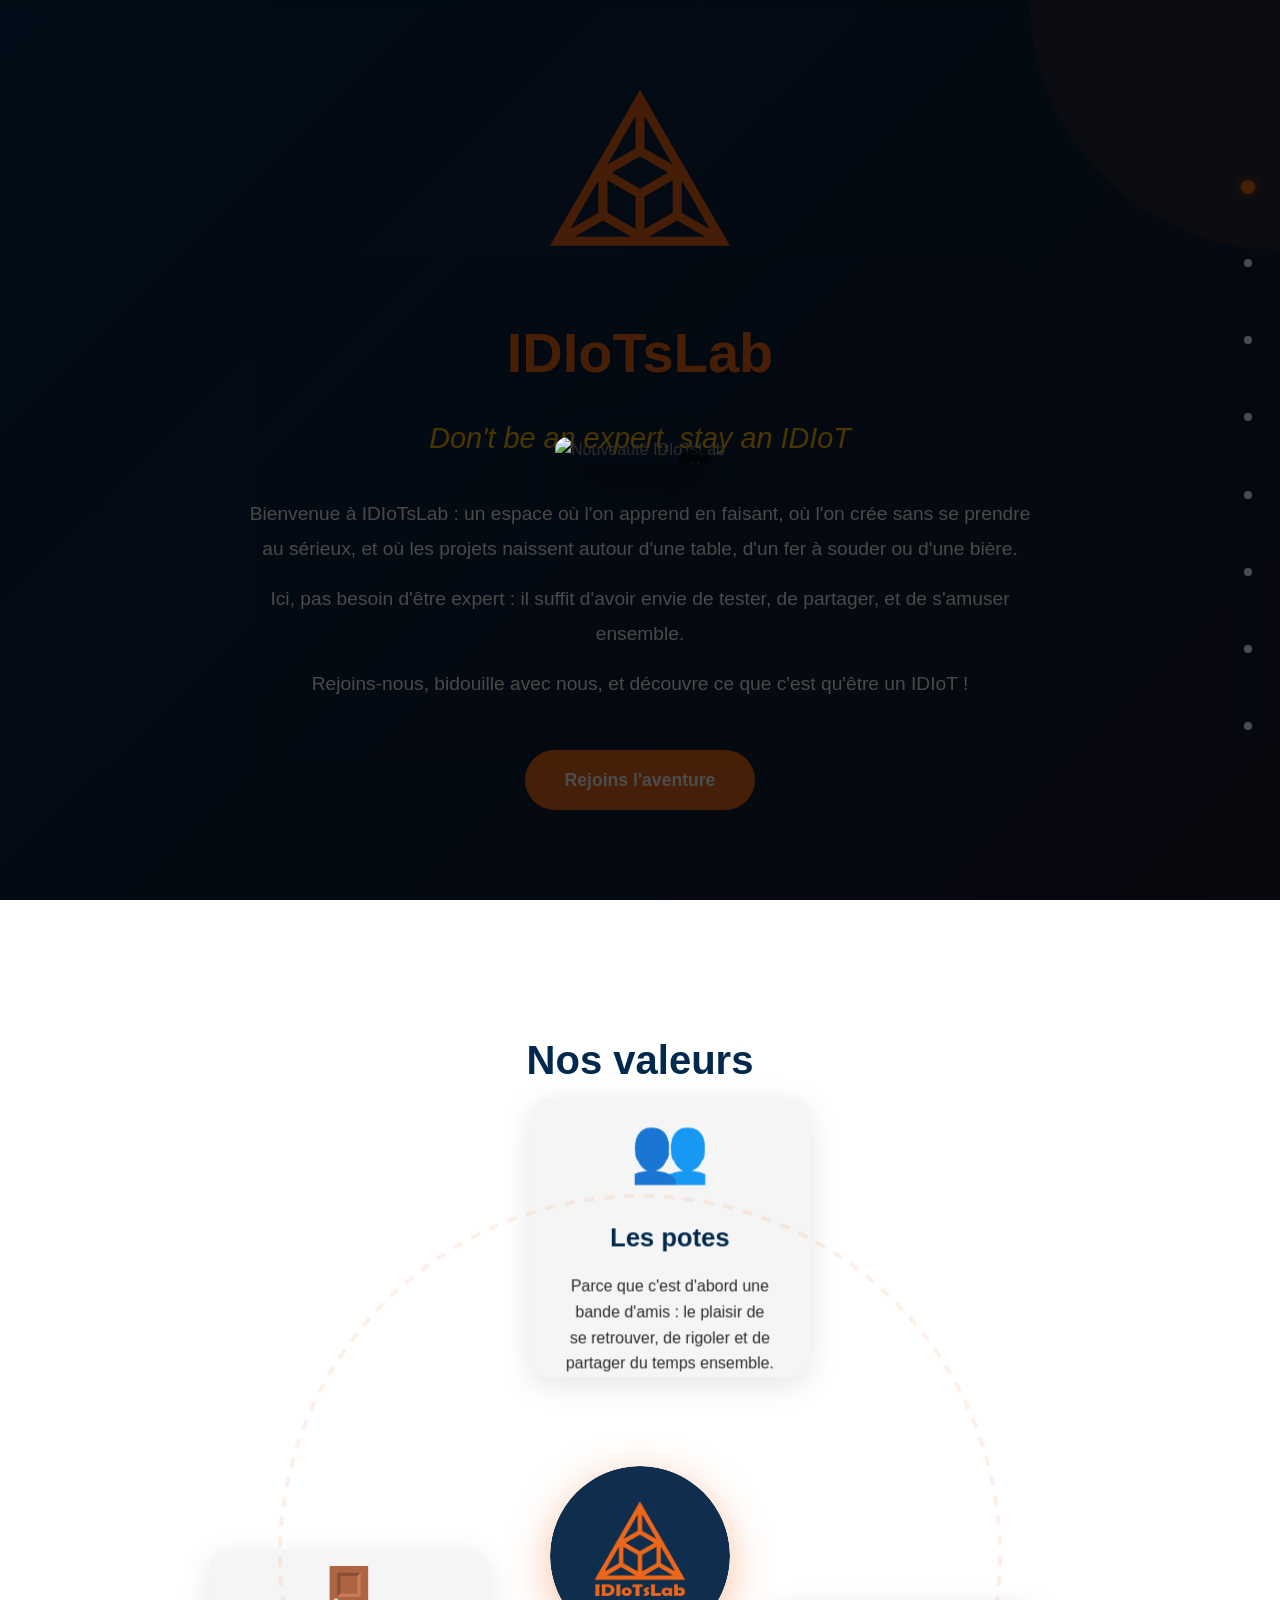
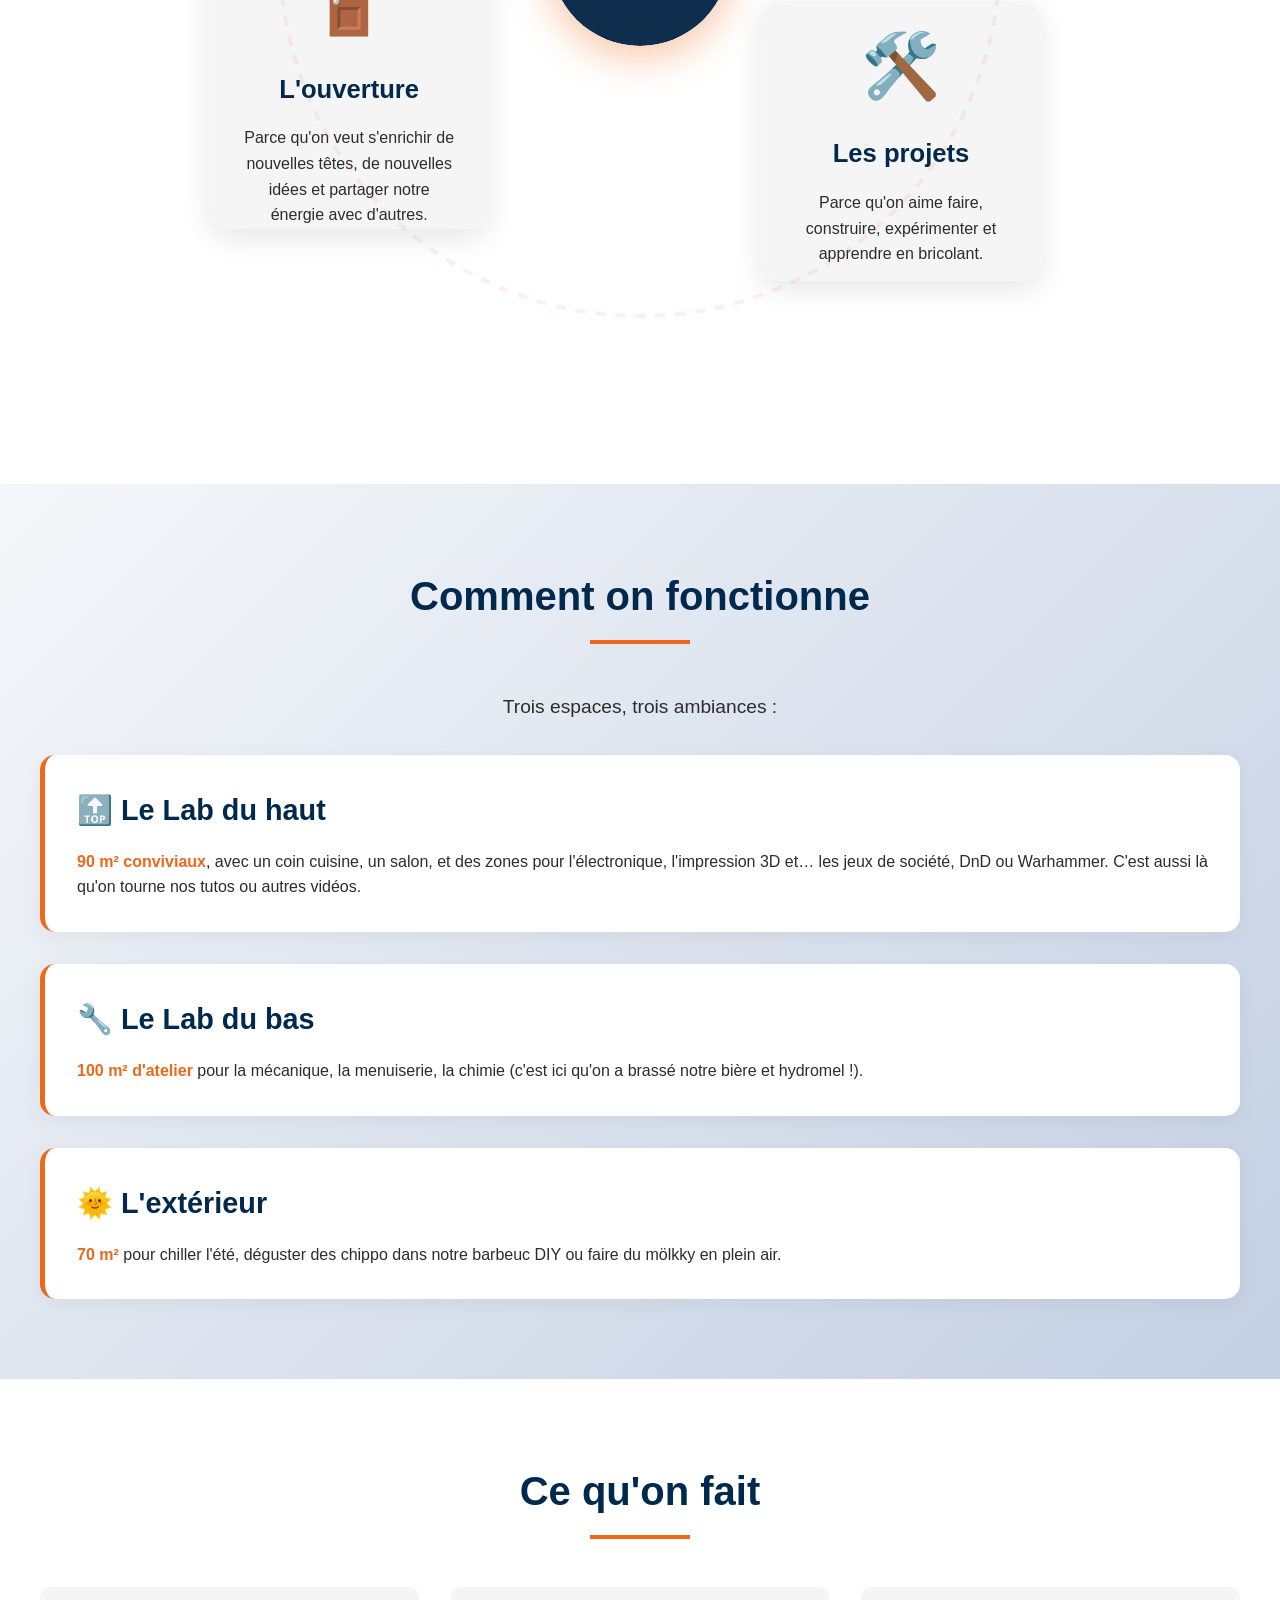
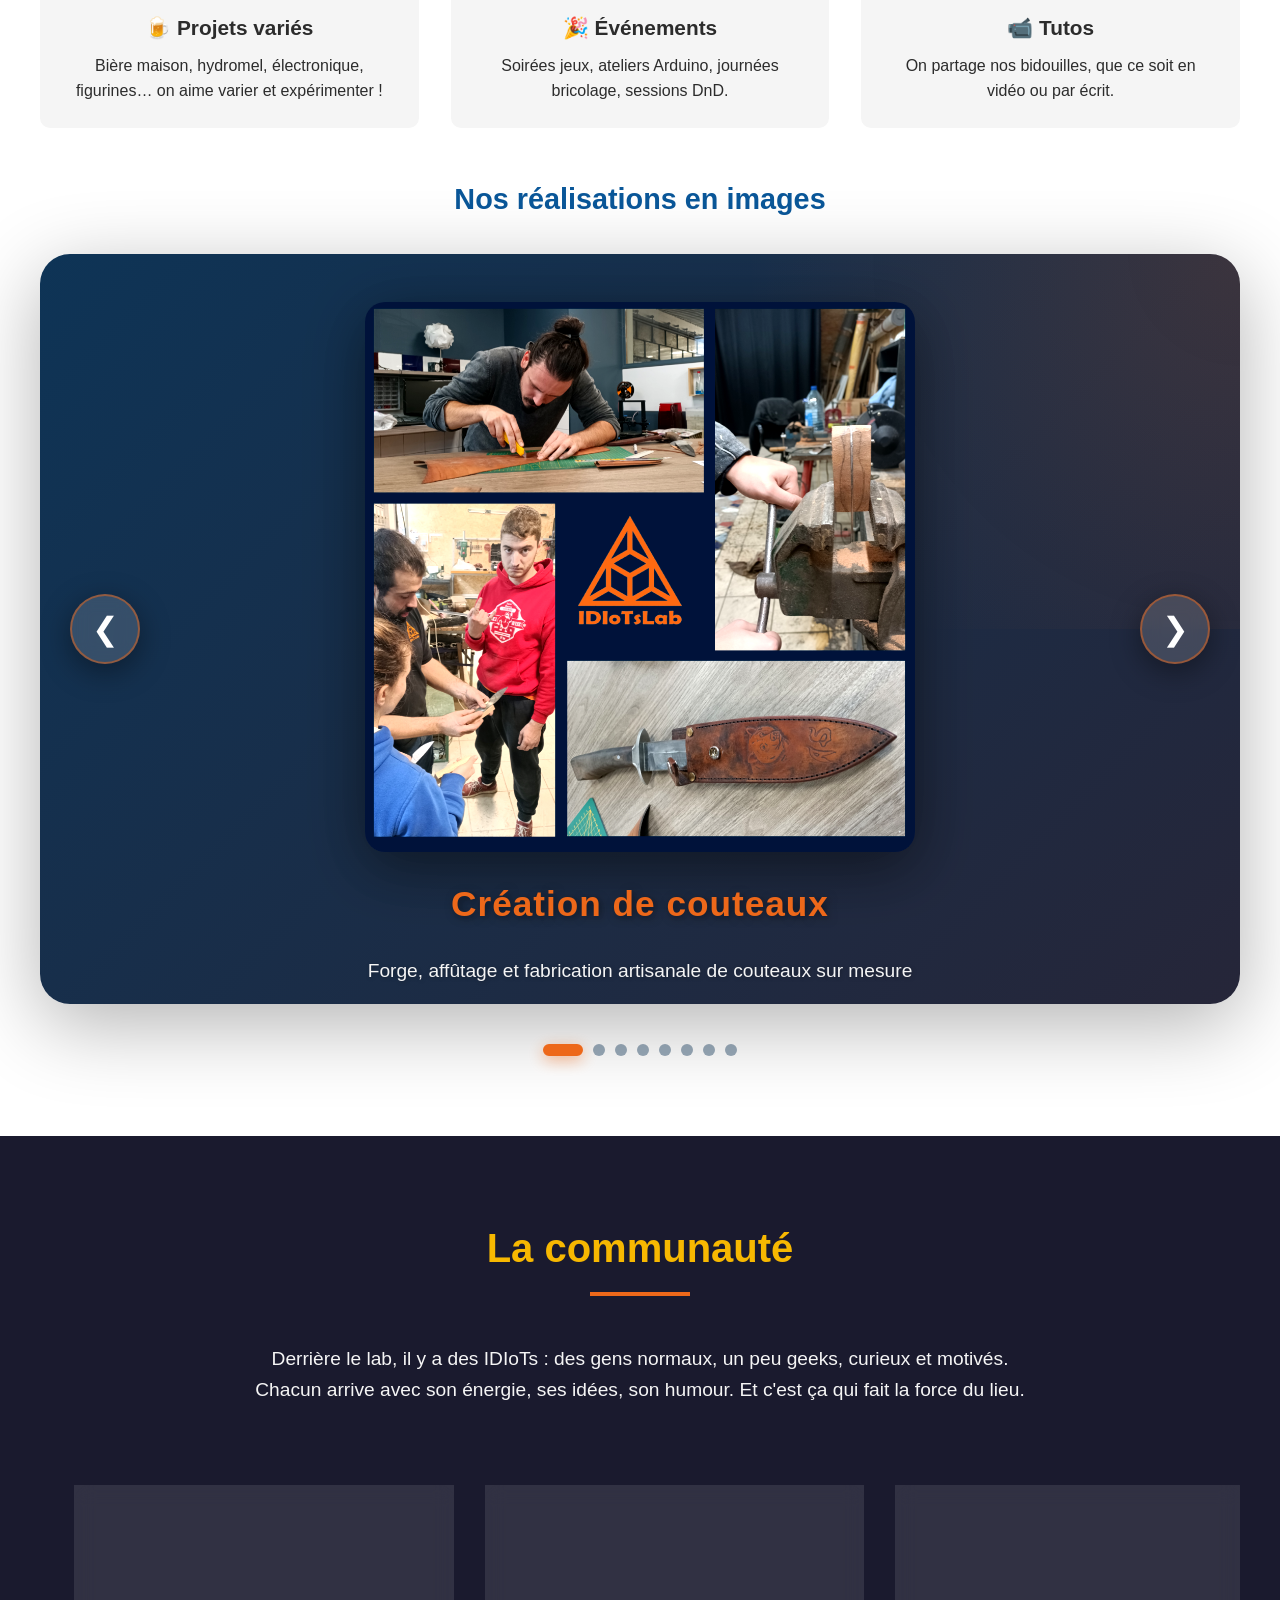
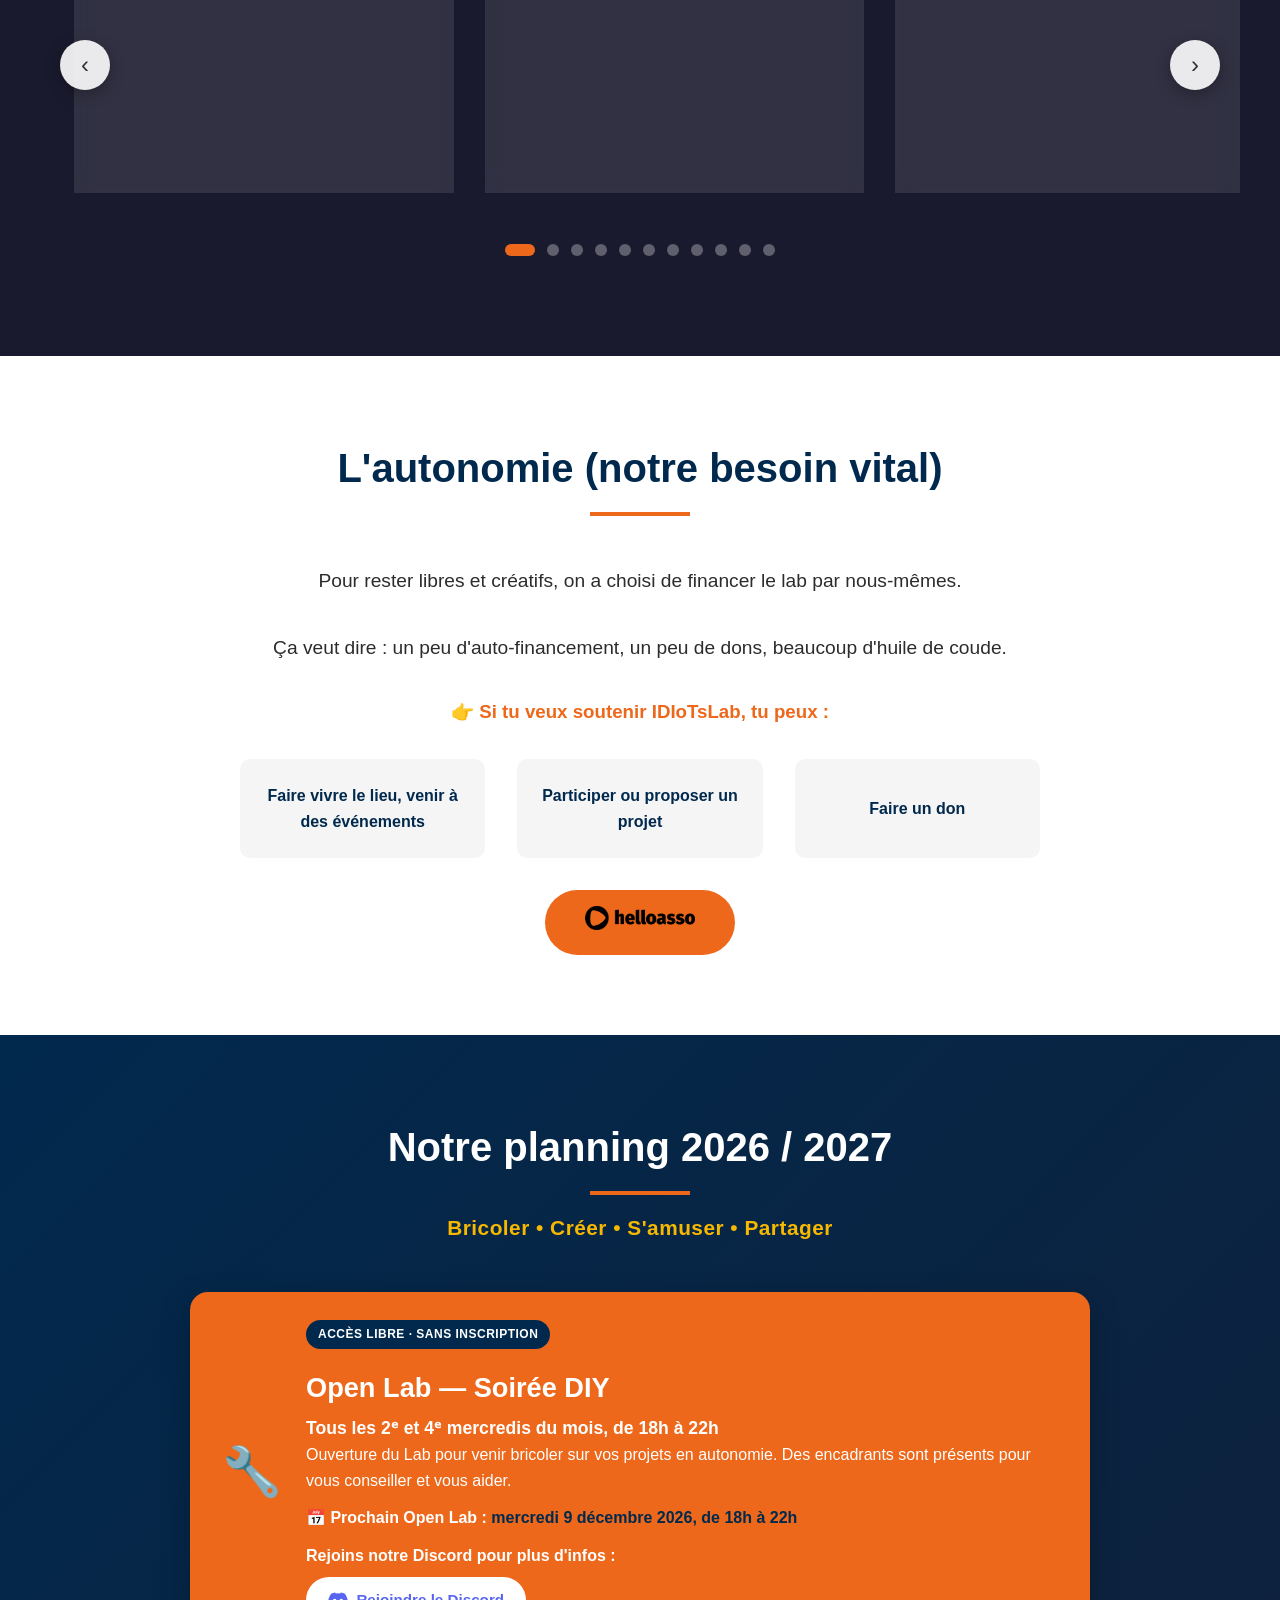
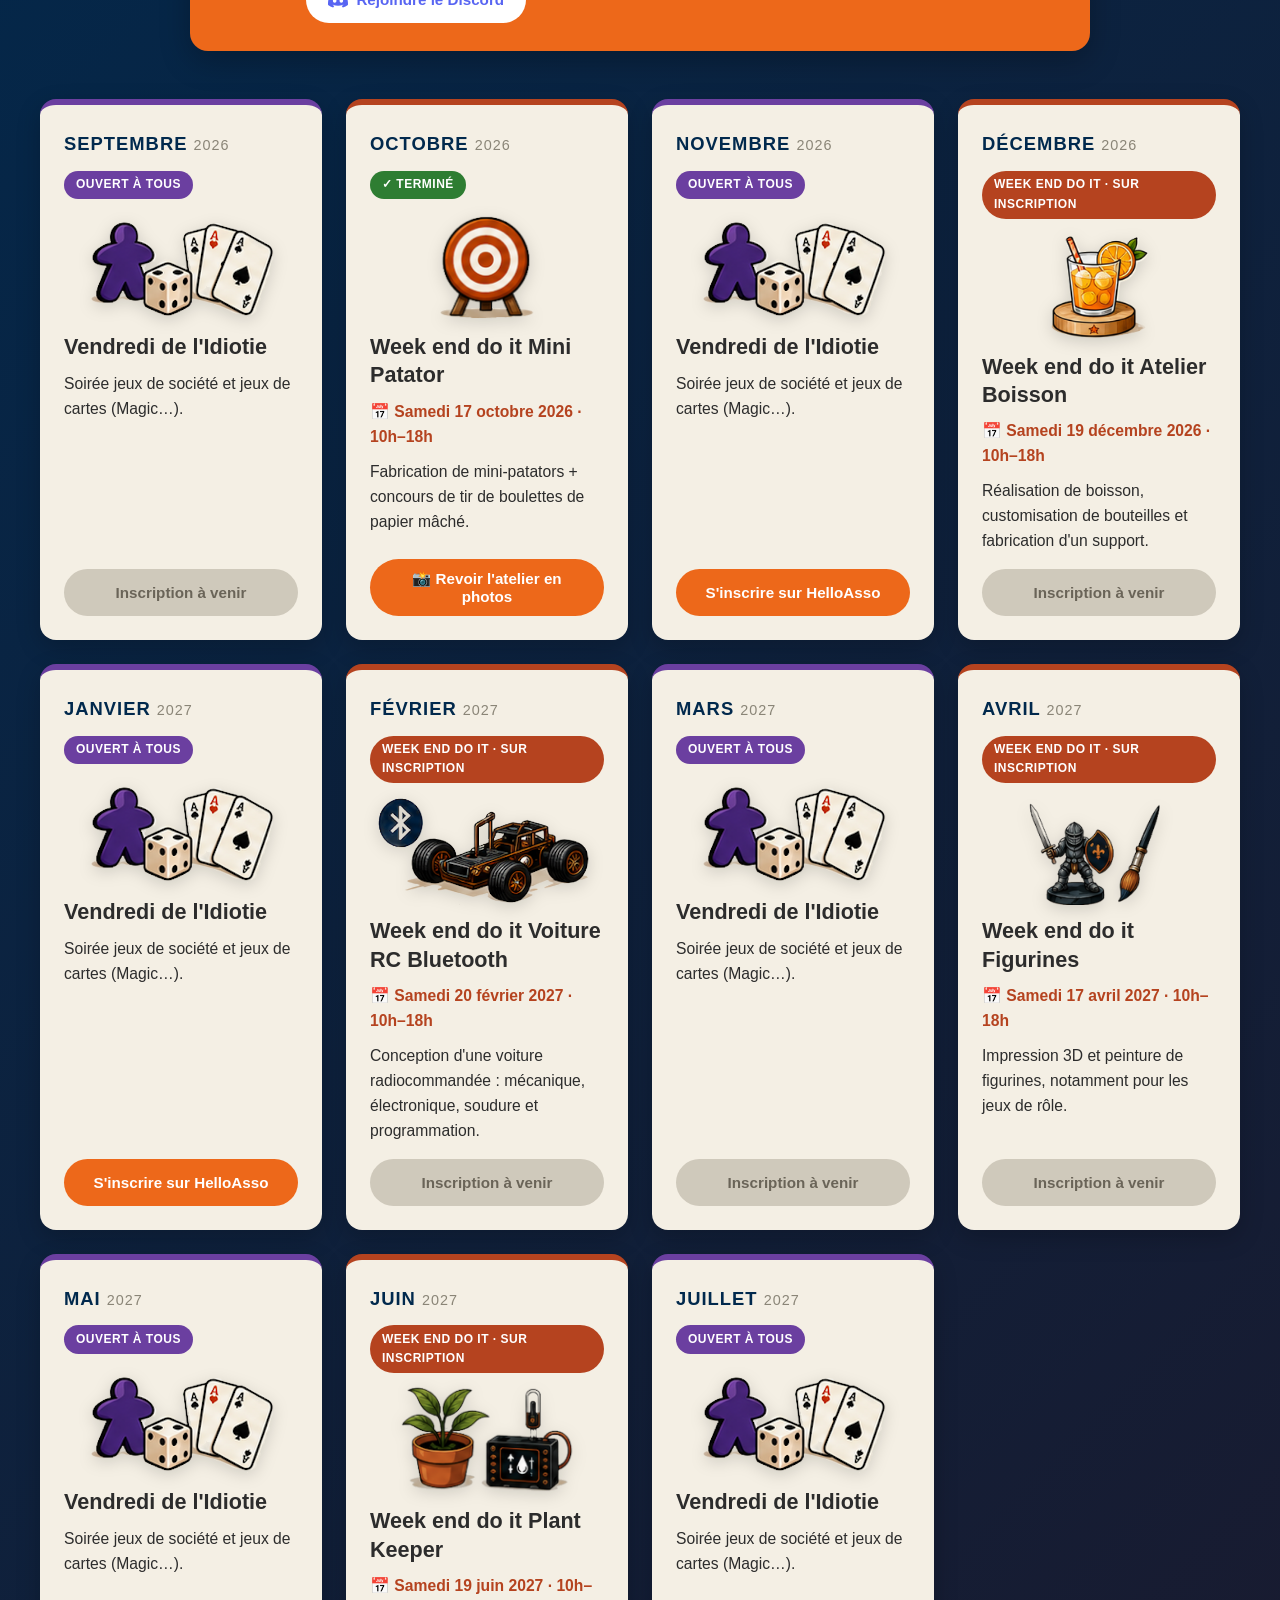
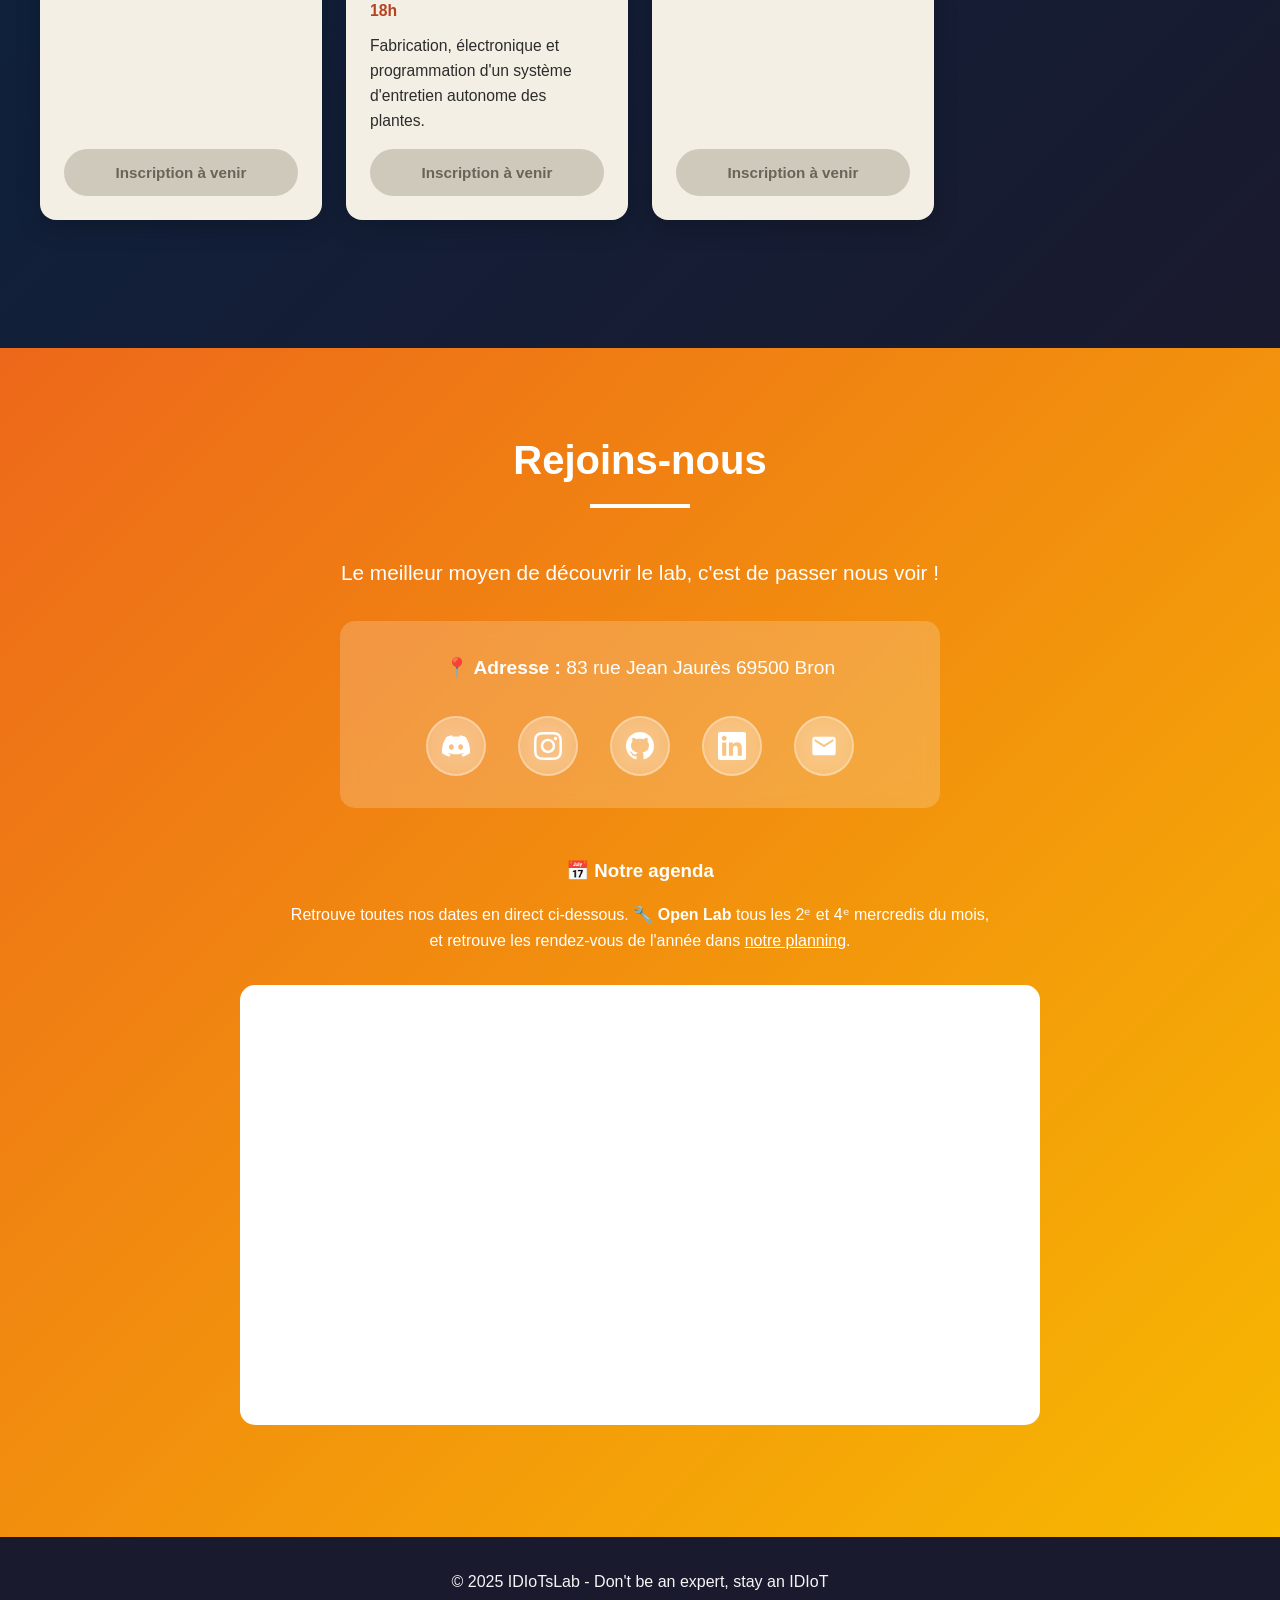
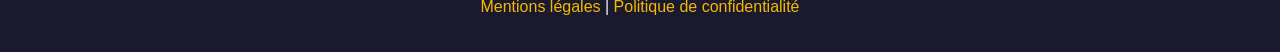
==== commit 44ca1771: "Récap Mini Patator: déplacé dans le planning (modale ouverte depuis la carte d'octobre) Co-Authored-" ====
--- a/index.html
+++ b/index.html
@@ -33,7 +33,6 @@
                 <li><a href="#values">Valeurs</a></li>
                 <li><a href="#how">Le Lab</a></li>
                 <li><a href="#what">Projets</a></li>
-                <li><a href="#patator">Ateliers</a></li>
                 <li><a href="#community">Communauté</a></li>
                 <li><a href="#planning">Planning</a></li>
                 <li><a href="#join">Nous rejoindre</a></li>
@@ -204,36 +203,360 @@
         </div>
     </section>
 
-    <!-- Atelier Mini Patator -->
-    <section id="patator" class="atelier-recap">
-        <div class="container">
-
+    <!-- La Communauté -->
+    <section id="community" class="community">
+        <div class="container">
+            <h2>La communauté</h2>
+            <div class="community-intro">
+                <p>Derrière le lab, il y a des IDIoTs : des gens normaux, un peu geeks, curieux et motivés.</p>
+                <p>Chacun arrive avec son énergie, ses idées, son humour. Et c'est ça qui fait la force du lieu.</p>
+            </div>
+            
+            <!-- Carrousel de membres -->
+            <div class="members-carousel-container">
+                <div class="members-carousel-wrapper">
+                    <div class="members-carousel-track" id="membersCarouselTrack">
+                        <!-- Membres existants et nouveaux -->
+                        <div class="member-card">
+                            <div class="avatar"><img src="Ressources/Avatar_membres/avatar_seb.png" alt="Avatar Seb" class="logo-image"></div>
+                            <h4>Deathura (Seb)</h4>
+                            <h3>Prez (Fondateur)</h3>
+                            <p>Transforme chaque idée débile en </p>
+                            <p>projet brillant, parfois même utile.</p>
+                        </div>
+                        <div class="member-card">
+                            <div class="avatar"><img src="Ressources/Avatar_membres/avatar_fouini.png" alt="Avatar Fouini" class="logo-image"></div>
+                            <h4>Fouini (Jeoffrey)</h4>
+                            <h3>Trésor'IDIoT</h3>
+                            <p>Idées en vrac ?</p>
+                            <p>J'ai discord, paint et excel pour ça !</p>
+                        </div>
+                        <div class="member-card">
+                            <div class="avatar"><img src="Ressources/Avatar_membres/avatar_jacko.png" alt="Avatar jacko" class="logo-image"></div>
+                            <h4>Jacko (Jacques)</h4>
+                            <h3>Secrét'IDIoT</h3>
+                            <p>Pas très vite le matin, doucement </p>
+                            <p>l'après midi, mais vif sur la raclette</p>
+                        </div>
+                        <div class="member-card">
+                            <div class="avatar"><img src="Ressources/Avatar_membres/avatar_nino.png" alt="Avatar nino" class="logo-image"></div>
+                            <h4>Nino</h4>
+                            <h3>IDIoT</h3>
+                            <p>Hyperactif</p>
+                            <p>Ne lui donnez pas de café svp !</p>
+                        </div>
+                        <div class="member-card">
+                            <div class="avatar"><img src="Ressources/Avatar_membres/avatar_bettina.png" alt="Avatar betty" class="logo-image"></div>
+                            <h4>Betty (Bettina)</h4>
+                            <h3>IDIoT</h3>
+                            <p>Folle ? Moi ? non ? oui ?</p>
+                            <p>Procrastiner ? Connais pas ce mot</p>
+                        </div>
+                        <div class="member-card">
+                            <div class="avatar"><img src="Ressources/Avatar_membres/avatar_valentin.png" alt="Avatar valentop" class="logo-image"></div>
+                            <h4>Valentop (Valentin)</h4>
+                            <h3>IDIoT</h3>
+                            <p>Venez on va courrir :</p>
+                            <p>comme ca on commande Tacos derrière</p>
+                        </div>
+                        <div class="member-card">
+                            <div class="avatar"><img src="Ressources/Avatar_membres/avatar_pedzouille.png" alt="Avatar Letud" class="logo-image"></div>
+                            <h4>Pedzouille (Julien)</h4>
+                            <h3>IDIoT (Fondateur)</h3>
+                            <p>Freiner c'est tricher</p>
+                        </div>
+                        <div class="member-card">
+                            <div class="avatar"><img src="Ressources/Avatar_membres/avatar_dodie.png" alt="Avatar dodie" class="logo-image"></div>
+                            <h4>Dodie (Elodie)</h4>
+                            <h3>IDIoT</h3>
+                            <p>Trouver une phrase pour me décrire ?</p>
+                            <p>Foutez moi la paix ! </p>
+                        </div>
+                        <div class="member-card">
+                            <div class="avatar"><img src="Ressources/Avatar_membres/avatar_adri.png" alt="Avatar Letud" class="logo-image"></div>
+                            <h4>Legend Aston (Adrien)</h4>
+                            <h3>IDIoT</h3>
+                            <p>Réussi à réparer une 4L</p>
+                            <p>sans tacher sa chemise</p>
+                        </div>
+                        <div class="member-card">
+                            <div class="avatar"><img src="Ressources/Avatar_membres/avatar_cha.png" alt="Avatar Cha" class="logo-image"></div>
+                            <h4>Cha (Charlotte)</h4>
+                            <h3>IDIoT</h3>
+                            <p>"Oui oui, je le fais ce soir t'inquiète"</p>
+                        </div>
+                        <div class="member-card">
+                            <div class="avatar"><img src="Ressources/Avatar_membres/avatar_max.png" alt="Avatar Max" class="logo-image"></div>
+                            <h4>Xouxou (Maxence)</h4>
+                            <h3>IDIoT</h3>
+                            <p>Touche à tout, mais expert en rien</p>
+                            <p>le petit couteau suisse de poche</p>
+                        </div>
+                        <div class="member-card">
+                            <div class="avatar"><img src="Ressources/Avatar_membres/avatar_letud.png" alt="Avatar Letud" class="logo-image"></div>
+                            <h4>Letud (Aksel)</h4>
+                            <h3>IDIoT (Fondateur)</h3>
+                            <p>Réfléchit vite. Comprend après.</p>
+                            <p>Assume plus tard.</p>
+                        </div>
+                        <div class="member-card">
+                            <div class="avatar"><img src="Ressources/Avatar_membres/avatar_amy.png" alt="Avatar Amy" class="logo-image"></div>
+                            <h4>Amy (Amandine)</h4>
+                            <h3>IDIoT</h3>
+                            <p>Tendre et joyeuse,</p>
+                            <p>mais ne me faites pas chier.</p>
+                        </div>
+                        <!-- <div class="member-card">
+                            <div class="avatar"><img src="Ressources/Avatar_membres/avatar_valentop.png" alt="Avatar Letud" class="logo-image"></div>
+                            <h4>Valentop (Valentin)</h4>
+                            <h3>IDIoT</h3>
+                            <p>50 minutes de courses compenseront</p>
+                            <p>largement ce petit verre et ce mcdo</p>
+                        </div> -->
+                    </div>
+                </div>
+
+                <button class="members-carousel-button prev" id="membersPrevBtn"></button>
+                <button class="members-carousel-button next" id="membersNextBtn"></button>
+
+                <div class="members-carousel-dots" id="membersCarouselDots"></div>
+            </div>
+        </div>
+    </section>
+
+    <!-- L'Autonomie -->
+    <section id="autonomie" class="autonomie">
+        <div class="container">
+            <h2>L'autonomie (notre besoin vital)</h2>
+            <div class="autonomie-content">
+                <p>Pour rester libres et créatifs, on a choisi de financer le lab par nous-mêmes.</p>
+                <p>Ça veut dire : un peu d'auto-financement, un peu de dons, beaucoup d'huile de coude.</p>
+                <h3 style="color: var(--primary-orange); margin: 2rem 0 1rem;">👉 Si tu veux soutenir IDIoTsLab, tu peux :</h3>
+                <div class="support-options">
+                    <a href="#join" class="support-option support-option-link">Faire vivre le lieu, venir à des événements</a>
+                    <a href="#join" class="support-option support-option-link">Participer ou proposer un projet</a>
+                    <a href="https://www.helloasso.com/associations/idiotslab" data-link="helloasso" target="_blank" class="support-option support-option-link">Faire un don</a>
+                </div>
+                <a href="https://www.helloasso.com/associations/idiotslab" data-link="helloasso" target="_blank" class="cta-button">
+                    <img src="Ressources/Logo-HelloAsso.svg.png" alt="HelloAsso" class="helloasso-logo">
+                </a>
+            </div>
+        </div>
+    </section>
+
+    <!-- Planning 2026 / 2027 -->
+    <section id="planning" class="planning">
+        <div class="container">
+            <h2>Notre planning 2026 / 2027</h2>
+            <p class="planning-subtitle">Bricoler • Créer • S'amuser • Partager</p>
+
+            <!-- Open Lab récurrent -->
+            <div class="open-lab-banner">
+                <div class="open-lab-icon">🔧</div>
+                <div class="open-lab-text">
+                    <span class="planning-badge badge-openlab">Accès libre · sans inscription</span>
+                    <h3>Open Lab — Soirée DIY</h3>
+                    <p class="open-lab-when">Tous les 2ᵉ et 4ᵉ mercredis du mois, de 18h à 22h</p>
+                    <p>Ouverture du Lab pour venir bricoler sur vos projets en autonomie. Des encadrants sont présents pour vous conseiller et vous aider.</p>
+                    <p class="open-lab-next">📅 Prochain Open Lab : <strong id="nextOpenLab">à venir</strong></p>
+                    <p class="open-lab-info">Rejoins notre Discord pour plus d'infos :</p>
+                    <a class="discord-btn" href="https://discord.gg/jedW4J6qwx" data-link="discord" target="_blank" rel="noopener">
+                        <svg viewBox="0 0 24 24" fill="currentColor" aria-hidden="true"><path d="M20.317 4.37a19.791 19.791 0 0 0-4.885-1.515.074.074 0 0 0-.079.037c-.21.375-.444.864-.608 1.25a18.27 18.27 0 0 0-5.487 0 12.64 12.64 0 0 0-.617-1.25.077.077 0 0 0-.079-.037A19.736 19.736 0 0 0 3.677 4.37a.07.07 0 0 0-.032.027C.533 9.046-.32 13.58.099 18.057a.082.082 0 0 0 .031.057 19.9 19.9 0 0 0 5.993 3.03.078.078 0 0 0 .084-.028 14.09 14.09 0 0 0 1.226-1.994.076.076 0 0 0-.041-.106 13.107 13.107 0 0 1-1.872-.892.077.077 0 0 1-.008-.128 10.2 10.2 0 0 0 .372-.292.074.074 0 0 1 .077-.01c3.928 1.793 8.18 1.793 12.062 0a.074.074 0 0 1 .078.01c.12.098.246.198.373.292a.077.077 0 0 1-.006.127 12.299 12.299 0 0 1-1.873.892.077.077 0 0 0-.041.107c.36.698.772 1.362 1.225 1.993a.076.076 0 0 0 .084.028 19.839 19.839 0 0 0 6.002-3.03.077.077 0 0 0 .032-.054c.5-5.177-.838-9.674-3.549-13.66a.061.061 0 0 0-.031-.03zM8.02 15.33c-1.183 0-2.157-1.085-2.157-2.419 0-1.333.956-2.419 2.157-2.419 1.21 0 2.176 1.096 2.157 2.42 0 1.333-.956 2.418-2.157 2.418zm7.975 0c-1.183 0-2.157-1.085-2.157-2.419 0-1.333.955-2.419 2.157-2.419 1.21 0 2.176 1.096 2.157 2.42 0 1.333-.946 2.418-2.157 2.418z"/></svg>
+                        Rejoindre le Discord
+                    </a>
+                </div>
+            </div>
+
+            <!-- Grille des rendez-vous mensuels -->
+            <div class="planning-grid">
+                <div class="planning-card idiotie">
+                    <div class="planning-month">Septembre <span class="planning-year">2026</span></div>
+                    <span class="planning-badge badge-idiotie">Ouvert à tous</span>
+                    <div class="planning-illus"><img src="Ressources/planning/vendredi-idiotie.png" alt="Meeple, dé et cartes à jouer" loading="lazy"></div>
+                    <h3>Vendredi de l'Idiotie</h3>
+                    <p>Soirée jeux de société et jeux de cartes (Magic…).</p>
+                    <a class="helloasso-btn disabled" data-event="septembre-2026" aria-disabled="true">Inscription à venir</a>
+                </div>
+
+                <div class="planning-card atelier">
+                    <div class="planning-month">Octobre <span class="planning-year">2026</span></div>
+                    <span class="planning-badge badge-atelier badge-done">✓ Terminé</span>
+                    <div class="planning-illus"><img src="Ressources/planning/mini-patator.png" alt="Cible sur trépied" loading="lazy"></div>
+                    <h3>Week end do it Mini Patator</h3>
+                    <p class="planning-date">📅 Samedi 17 octobre 2026 · 10h–18h</p>
+                    <p>Fabrication de mini-patators + concours de tir de boulettes de papier mâché.</p>
+                    <button type="button" class="helloasso-btn recap-btn" data-open-recap aria-haspopup="dialog">📸 Revoir l'atelier en photos</button>
+                </div>
+
+                <div class="planning-card idiotie">
+                    <div class="planning-month">Novembre <span class="planning-year">2026</span></div>
+                    <span class="planning-badge badge-idiotie">Ouvert à tous</span>
+                    <div class="planning-illus"><img src="Ressources/planning/vendredi-idiotie.png" alt="Meeple, dé et cartes à jouer" loading="lazy"></div>
+                    <h3>Vendredi de l'Idiotie</h3>
+                    <p>Soirée jeux de société et jeux de cartes (Magic…).</p>
+                    <a class="helloasso-btn disabled" data-event="novembre-2026" aria-disabled="true">Inscription à venir</a>
+                </div>
+
+                <div class="planning-card atelier">
+                    <div class="planning-month">Décembre <span class="planning-year">2026</span></div>
+                    <span class="planning-badge badge-atelier">Week end do it · sur inscription</span>
+                    <div class="planning-illus"><img src="Ressources/planning/atelier_boisson.png" alt="Atelier boisson" loading="lazy"></div>
+                    <h3>Week end do it Atelier Boisson</h3>
+                    <p class="planning-date">📅 Samedi 19 décembre 2026 · 10h–18h</p>
+                    <p>Réalisation de boisson, customisation de bouteilles et fabrication d'un support.</p>
+                    <a class="helloasso-btn disabled" data-event="decembre-2026" aria-disabled="true">Inscription à venir</a>
+                </div>
+
+                <div class="planning-card idiotie">
+                    <div class="planning-month">Janvier <span class="planning-year">2027</span></div>
+                    <span class="planning-badge badge-idiotie">Ouvert à tous</span>
+                    <div class="planning-illus"><img src="Ressources/planning/vendredi-idiotie.png" alt="Meeple, dé et cartes à jouer" loading="lazy"></div>
+                    <h3>Vendredi de l'Idiotie</h3>
+                    <p>Soirée jeux de société et jeux de cartes (Magic…).</p>
+                    <a class="helloasso-btn disabled" data-event="janvier-2027" aria-disabled="true">Inscription à venir</a>
+                </div>
+
+                <div class="planning-card atelier">
+                    <div class="planning-month">Février <span class="planning-year">2027</span></div>
+                    <span class="planning-badge badge-atelier">Week end do it · sur inscription</span>
+                    <div class="planning-illus"><img src="Ressources/planning/voiture-rc.png" alt="Voiture radiocommandée Bluetooth" loading="lazy"></div>
+                    <h3>Week end do it Voiture RC Bluetooth</h3>
+                    <p class="planning-date">📅 Samedi 20 février 2027 · 10h–18h</p>
+                    <p>Conception d'une voiture radiocommandée : mécanique, électronique, soudure et programmation.</p>
+                    <a class="helloasso-btn disabled" data-event="fevrier-2027" aria-disabled="true">Inscription à venir</a>
+                </div>
+
+                <div class="planning-card idiotie">
+                    <div class="planning-month">Mars <span class="planning-year">2027</span></div>
+                    <span class="planning-badge badge-idiotie">Ouvert à tous</span>
+                    <div class="planning-illus"><img src="Ressources/planning/vendredi-idiotie.png" alt="Meeple, dé et cartes à jouer" loading="lazy"></div>
+                    <h3>Vendredi de l'Idiotie</h3>
+                    <p>Soirée jeux de société et jeux de cartes (Magic…).</p>
+                    <a class="helloasso-btn disabled" data-event="mars-2027" aria-disabled="true">Inscription à venir</a>
+                </div>
+
+                <div class="planning-card atelier">
+                    <div class="planning-month">Avril <span class="planning-year">2027</span></div>
+                    <span class="planning-badge badge-atelier">Week end do it · sur inscription</span>
+                    <div class="planning-illus"><img src="Ressources/planning/figurines.png" alt="Figurine de chevalier et pinceau" loading="lazy"></div>
+                    <h3>Week end do it Figurines</h3>
+                    <p class="planning-date">📅 Samedi 17 avril 2027 · 10h–18h</p>
+                    <p>Impression 3D et peinture de figurines, notamment pour les jeux de rôle.</p>
+                    <a class="helloasso-btn disabled" data-event="avril-2027" aria-disabled="true">Inscription à venir</a>
+                </div>
+
+                <div class="planning-card idiotie">
+                    <div class="planning-month">Mai <span class="planning-year">2027</span></div>
+                    <span class="planning-badge badge-idiotie">Ouvert à tous</span>
+                    <div class="planning-illus"><img src="Ressources/planning/vendredi-idiotie.png" alt="Meeple, dé et cartes à jouer" loading="lazy"></div>
+                    <h3>Vendredi de l'Idiotie</h3>
+                    <p>Soirée jeux de société et jeux de cartes (Magic…).</p>
+                    <a class="helloasso-btn disabled" data-event="mai-2027" aria-disabled="true">Inscription à venir</a>
+                </div>
+
+                <div class="planning-card atelier">
+                    <div class="planning-month">Juin <span class="planning-year">2027</span></div>
+                    <span class="planning-badge badge-atelier">Week end do it · sur inscription</span>
+                    <div class="planning-illus"><img src="Ressources/planning/plant-keeper.png" alt="Plante en pot et boîtier électronique" loading="lazy"></div>
+                    <h3>Week end do it Plant Keeper</h3>
+                    <p class="planning-date">📅 Samedi 19 juin 2027 · 10h–18h</p>
+                    <p>Fabrication, électronique et programmation d'un système d'entretien autonome des plantes.</p>
+                    <a class="helloasso-btn disabled" data-event="juin-2027" aria-disabled="true">Inscription à venir</a>
+                </div>
+
+                <div class="planning-card idiotie">
+                    <div class="planning-month">Juillet <span class="planning-year">2027</span></div>
+                    <span class="planning-badge badge-idiotie">Ouvert à tous</span>
+                    <div class="planning-illus"><img src="Ressources/planning/vendredi-idiotie.png" alt="Meeple, dé et cartes à jouer" loading="lazy"></div>
+                    <h3>Vendredi de l'Idiotie</h3>
+                    <p>Soirée jeux de société et jeux de cartes (Magic…).</p>
+                    <a class="helloasso-btn disabled" data-event="juillet-2027" aria-disabled="true">Inscription à venir</a>
+                </div>
+            </div>
+        </div>
+    </section>
+
+    <!-- Rejoins-nous -->
+    <section id="join" class="join">
+        <div class="container">
+            <h2>Rejoins-nous</h2>
+            <p style="font-size: 1.3rem; margin-bottom: 2rem;">Le meilleur moyen de découvrir le lab, c'est de passer nous voir !</p>
+            
+            <div class="contact-info">
+                <p><strong>📍 Adresse :</strong> 83 rue Jean Jaurès 69500 Bron</p>
+
+                <div class="social-icons">
+                    <a href="https://discord.gg/jedW4J6qwx" data-link="discord" class="social-icon" target="_blank" aria-label="Discord">
+                        <svg xmlns="http://www.w3.org/2000/svg" viewBox="0 0 24 24" fill="currentColor">
+                            <path d="M20.317 4.37a19.791 19.791 0 0 0-4.885-1.515.074.074 0 0 0-.079.037c-.21.375-.444.864-.608 1.25a18.27 18.27 0 0 0-5.487 0 12.64 12.64 0 0 0-.617-1.25.077.077 0 0 0-.079-.037A19.736 19.736 0 0 0 3.677 4.37a.07.07 0 0 0-.032.027C.533 9.046-.32 13.58.099 18.057a.082.082 0 0 0 .031.057 19.9 19.9 0 0 0 5.993 3.03.078.078 0 0 0 .084-.028 14.09 14.09 0 0 0 1.226-1.994.076.076 0 0 0-.041-.106 13.107 13.107 0 0 1-1.872-.892.077.077 0 0 1-.008-.128 10.2 10.2 0 0 0 .372-.292.074.074 0 0 1 .077-.01c3.928 1.793 8.18 1.793 12.062 0a.074.074 0 0 1 .078.01c.12.098.246.198.373.292a.077.077 0 0 1-.006.127 12.299 12.299 0 0 1-1.873.892.077.077 0 0 0-.041.107c.36.698.772 1.362 1.225 1.993a.076.076 0 0 0 .084.028 19.839 19.839 0 0 0 6.002-3.03.077.077 0 0 0 .032-.054c.5-5.177-.838-9.674-3.549-13.66a.061.061 0 0 0-.031-.03zM8.02 15.33c-1.183 0-2.157-1.085-2.157-2.419 0-1.333.956-2.419 2.157-2.419 1.21 0 2.176 1.096 2.157 2.42 0 1.333-.956 2.418-2.157 2.418zm7.975 0c-1.183 0-2.157-1.085-2.157-2.419 0-1.333.955-2.419 2.157-2.419 1.21 0 2.176 1.096 2.157 2.42 0 1.333-.946 2.418-2.157 2.418z"/>
+                        </svg>
+                    </a>
+
+                    <a href="https://www.instagram.com/idiotslab" data-link="instagram" class="social-icon" target="_blank" aria-label="Instagram">
+                        <svg xmlns="http://www.w3.org/2000/svg" viewBox="0 0 24 24" fill="currentColor">
+                            <path d="M12 2.163c3.204 0 3.584.012 4.85.07 3.252.148 4.771 1.691 4.919 4.919.058 1.265.069 1.645.069 4.849 0 3.205-.012 3.584-.069 4.849-.149 3.225-1.664 4.771-4.919 4.919-1.266.058-1.644.07-4.85.07-3.204 0-3.584-.012-4.849-.07-3.26-.149-4.771-1.699-4.919-4.92-.058-1.265-.07-1.644-.07-4.849 0-3.204.013-3.583.07-4.849.149-3.227 1.664-4.771 4.919-4.919 1.266-.057 1.645-.069 4.849-.069zm0-2.163c-3.259 0-3.667.014-4.947.072-4.358.2-6.78 2.618-6.98 6.98-.059 1.281-.073 1.689-.073 4.948 0 3.259.014 3.668.072 4.948.2 4.358 2.618 6.78 6.98 6.98 1.281.058 1.689.072 4.948.072 3.259 0 3.668-.014 4.948-.072 4.354-.2 6.782-2.618 6.979-6.98.059-1.28.073-1.689.073-4.948 0-3.259-.014-3.667-.072-4.947-.196-4.354-2.617-6.78-6.979-6.98-1.281-.059-1.69-.073-4.949-.073zm0 5.838c-3.403 0-6.162 2.759-6.162 6.162s2.759 6.163 6.162 6.163 6.162-2.759 6.162-6.163c0-3.403-2.759-6.162-6.162-6.162zm0 10.162c-2.209 0-4-1.79-4-4 0-2.209 1.791-4 4-4s4 1.791 4 4c0 2.21-1.791 4-4 4zm6.406-11.845c-.796 0-1.441.645-1.441 1.44s.645 1.44 1.441 1.44c.795 0 1.439-.645 1.439-1.44s-.644-1.44-1.439-1.44z"/>
+                        </svg>
+                    </a>
+
+                    <a href="https://github.com/IDIoTsLab" data-link="github" class="social-icon" target="_blank" aria-label="GitHub">
+                        <svg xmlns="http://www.w3.org/2000/svg" viewBox="0 0 24 24" fill="currentColor">
+                            <path d="M12 0c-6.626 0-12 5.373-12 12 0 5.302 3.438 9.8 8.207 11.387.599.111.793-.261.793-.577v-2.234c-3.338.726-4.033-1.416-4.033-1.416-.546-1.387-1.333-1.756-1.333-1.756-1.089-.745.083-.729.083-.729 1.205.084 1.839 1.237 1.839 1.237 1.07 1.834 2.807 1.304 3.492.997.107-.775.418-1.305.762-1.604-2.665-.305-5.467-1.334-5.467-5.931 0-1.311.469-2.381 1.236-3.221-.124-.303-.535-1.524.117-3.176 0 0 1.008-.322 3.301 1.23.957-.266 1.983-.399 3.003-.404 1.02.005 2.047.138 3.006.404 2.291-1.552 3.297-1.23 3.297-1.23.653 1.653.242 2.874.118 3.176.77.84 1.235 1.911 1.235 3.221 0 4.609-2.807 5.624-5.479 5.921.43.372.823 1.102.823 2.222v3.293c0 .319.192.694.801.576 4.765-1.589 8.199-6.086 8.199-11.386 0-6.627-5.373-12-12-12z"/>
+                        </svg>
+                    </a>
+
+                    <a href="https://www.linkedin.com/company/idiotslab" data-link="linkedin" class="social-icon" target="_blank" aria-label="LinkedIn">
+                        <svg xmlns="http://www.w3.org/2000/svg" viewBox="0 0 24 24" fill="currentColor">
+                            <path d="M20.447 20.452h-3.554v-5.569c0-1.328-.027-3.037-1.852-3.037-1.853 0-2.136 1.445-2.136 2.939v5.667H9.351V9h3.414v1.561h.046c.477-.9 1.637-1.85 3.37-1.85 3.601 0 4.267 2.37 4.267 5.455v6.286zM5.337 7.433c-1.144 0-2.063-.926-2.063-2.065 0-1.138.92-2.063 2.063-2.063 1.14 0 2.064.925 2.064 2.063 0 1.139-.925 2.065-2.064 2.065zm1.782 13.019H3.555V9h3.564v11.452zM22.225 0H1.771C.792 0 0 .774 0 1.729v20.542C0 23.227.792 24 1.771 24h20.451C23.2 24 24 23.227 24 22.271V1.729C24 .774 23.2 0 22.222 0h.003z"/>
+                        </svg>
+                    </a>
+
+                    <a href="#" class="social-icon email-link" aria-label="Email">
+                        <svg xmlns="http://www.w3.org/2000/svg" viewBox="0 0 24 24" fill="currentColor">
+                            <path d="M20 4H4c-1.1 0-1.99.9-1.99 2L2 18c0 1.1.9 2 2 2h16c1.1 0 2-.9 2-2V6c0-1.1-.9-2-2-2zm0 4l-8 5-8-5V6l8 5 8-5v2z"/>
+                        </svg>
+                    </a>
+                </div>
+            </div>
+
+            <h3 style="margin: 3rem 0 1rem;">📅 Notre agenda</h3>
+            <p style="max-width: 700px; margin: 0 auto 1.5rem;">Retrouve toutes nos dates en direct ci-dessous. 🔧 <strong>Open Lab</strong> tous les 2ᵉ et 4ᵉ mercredis du mois, et retrouve les rendez-vous de l'année dans <a href="#planning" style="color: white; text-decoration: underline;">notre planning</a>.</p>
+            <div class="calendar-container">
+                    <!-- <p style="color: var(--text-dark); padding: 2rem;">Intégrez ici votre Google Calendar avec un iframe : 
+                        <br><br> -->
+                    <!-- <iframe src="https://calendar.google.com/calendar/embed?src=45a2ef5f476572e8e4818790e624497ea91f85f54d0785552c7b359b2fdf2cb2%40group.calendar.google.com&ctz=Europe%2FParis" style="border: 0" width="800" height="600" frameborder="0" scrolling="no"></iframe> -->
+                    <iframe data-link-src="agendaGeneral" src="https://calendar.google.com/calendar/embed?src=45a2ef5f476572e8e4818790e624497ea91f85f54d0785552c7b359b2fdf2cb2%40group.calendar.google.com&ctz=Europe%2FParis" style="border: 0" width="100%" height="400" frameborder="0" scrolling="no"></iframe>
+                </p>
+            </div>
+        </div>
+    </section>
+
+    <!-- Footer -->
+    <footer>
+        <div class="container">
+            <p>&copy; 2025 IDIoTsLab - Don't be an expert, stay an IDIoT</p>
+            <p><a href="mentions-legales.html">Mentions légales</a> | <a href="politique-confidentialite.html">Politique de confidentialité</a></p>
+        </div>
+    </footer>
+
+    <!-- Popup Nouveauté -->
+    <div id="news-overlay" class="news-overlay hidden">
+        <div class="news-modal">
+            <button class="news-close" onclick="closeNewsPopup()">✕</button>
+            <!-- src laissé vide : renseigné par le JS uniquement si la date n'est pas passée -->
+            <img alt="Nouveauté IDIoTsLab" class="news-image">
+        </div>
+    </div>
+
+    <!-- Récap Atelier Mini Patator (ouvert depuis la carte du planning) -->
+    <div class="recap-modal" id="patatorRecap" role="dialog" aria-modal="true" aria-labelledby="recapTitle" hidden>
+        <div class="recap-panel">
+            <button type="button" class="recap-close" id="recapClose" aria-label="Fermer">✕</button>
             <div class="atelier-recap-header">
                 <span class="planning-badge badge-atelier badge-done">✓ Terminé</span>
-                <h2>🎯 Atelier Mini Patator</h2>
-                <p class="atelier-recap-date">Octobre 2026</p>
-            </div>
-
-            <div class="patator-gallery" id="patatorGallery">
-
-                <!-- ── TAS DE PHOTOS (état replié) ── -->
-                <div class="gallery-pile" id="galleryPile" role="button" tabindex="0" aria-expanded="false" aria-label="Voir les photos de l'atelier Mini Patator">
-                    <div class="pile-card" style="--r:-6deg;--tx:2px;--ty:-3px;--z:1"><img src="Ressources/Atelier/Patator/Ressources/1.jpg" alt="" loading="lazy"></div>
-                    <div class="pile-card" style="--r:8deg;--tx:-7px;--ty:5px;--z:2"><img src="Ressources/Atelier/Patator/Ressources/2.jpg" alt="" loading="lazy"></div>
-                    <div class="pile-card" style="--r:-11deg;--tx:5px;--ty:-6px;--z:3"><img src="Ressources/Atelier/Patator/Ressources/3.jpg" alt="" loading="lazy"></div>
-                    <div class="pile-card" style="--r:4deg;--tx:-4px;--ty:3px;--z:4"><img src="Ressources/Atelier/Patator/Ressources/4.jpg" alt="" loading="lazy"></div>
-                    <div class="pile-card" style="--r:-7deg;--tx:7px;--ty:4px;--z:5"><img src="Ressources/Atelier/Patator/Ressources/5.jpg" alt="" loading="lazy"></div>
-                    <div class="pile-card" style="--r:10deg;--tx:-2px;--ty:-4px;--z:6"><img src="Ressources/Atelier/Patator/Ressources/6.jpg" alt="" loading="lazy"></div>
-                    <div class="pile-card" style="--r:-4deg;--tx:4px;--ty:7px;--z:7"><img src="Ressources/Atelier/Patator/Ressources/7.jpg" alt="" loading="lazy"></div>
-                    <div class="pile-card" style="--r:3deg;--tx:-1px;--ty:2px;--z:0"><img src="Ressources/Atelier/Patator/Ressources/9.jpg" alt="" loading="lazy"></div>
-                    <div class="pile-overlay">
-                        <span class="pile-count">📸 8 photos</span>
-                        <span class="pile-action">Cliquer pour voir →</span>
-                    </div>
-                </div>
-
-                <!-- ── GRILLE (état déployé) ── -->
-                <div class="gallery-expanded" id="galleryExpanded">
+                <h2 id="recapTitle">🎯 Atelier Mini Patator</h2>
+                <p class="atelier-recap-date">Samedi 17 octobre 2026</p>
+            </div>
+            <div class="gallery-expanded" id="galleryExpanded">
 
                     <div class="atelier-act" style="--act-i:0">
                         <h3 class="act-title"><span class="act-num">01</span> La conception</h3>
@@ -307,357 +630,7 @@
                         </div>
                         <p class="punchline-caption">🏆 Diplôme du Maître Patator</p>
                     </div>
-
-                    <button class="gallery-close-btn" id="galleryCloseBtn">↑ Réduire</button>
-
-                </div>
-
-            </div>
-
-        </div>
-    </section>
-
-    <!-- La Communauté -->
-    <section id="community" class="community">
-        <div class="container">
-            <h2>La communauté</h2>
-            <div class="community-intro">
-                <p>Derrière le lab, il y a des IDIoTs : des gens normaux, un peu geeks, curieux et motivés.</p>
-                <p>Chacun arrive avec son énergie, ses idées, son humour. Et c'est ça qui fait la force du lieu.</p>
-            </div>
-            
-            <!-- Carrousel de membres -->
-            <div class="members-carousel-container">
-                <div class="members-carousel-wrapper">
-                    <div class="members-carousel-track" id="membersCarouselTrack">
-                        <!-- Membres existants et nouveaux -->
-                        <div class="member-card">
-                            <div class="avatar"><img src="Ressources/Avatar_membres/avatar_seb.png" alt="Avatar Seb" class="logo-image"></div>
-                            <h4>Deathura (Seb)</h4>
-                            <h3>Prez (Fondateur)</h3>
-                            <p>Transforme chaque idée débile en </p>
-                            <p>projet brillant, parfois même utile.</p>
-                        </div>
-                        <div class="member-card">
-                            <div class="avatar"><img src="Ressources/Avatar_membres/avatar_fouini.png" alt="Avatar Fouini" class="logo-image"></div>
-                            <h4>Fouini (Jeoffrey)</h4>
-                            <h3>Trésor'IDIoT</h3>
-                            <p>Idées en vrac ?</p>
-                            <p>J'ai discord, paint et excel pour ça !</p>
-                        </div>
-                        <div class="member-card">
-                            <div class="avatar"><img src="Ressources/Avatar_membres/avatar_jacko.png" alt="Avatar jacko" class="logo-image"></div>
-                            <h4>Jacko (Jacques)</h4>
-                            <h3>Secrét'IDIoT</h3>
-                            <p>Pas très vite le matin, doucement </p>
-                            <p>l'après midi, mais vif sur la raclette</p>
-                        </div>
-                        <div class="member-card">
-                            <div class="avatar"><img src="Ressources/Avatar_membres/avatar_nino.png" alt="Avatar nino" class="logo-image"></div>
-                            <h4>Nino</h4>
-                            <h3>IDIoT</h3>
-                            <p>Hyperactif</p>
-                            <p>Ne lui donnez pas de café svp !</p>
-                        </div>
-                        <div class="member-card">
-                            <div class="avatar"><img src="Ressources/Avatar_membres/avatar_bettina.png" alt="Avatar betty" class="logo-image"></div>
-                            <h4>Betty (Bettina)</h4>
-                            <h3>IDIoT</h3>
-                            <p>Folle ? Moi ? non ? oui ?</p>
-                            <p>Procrastiner ? Connais pas ce mot</p>
-                        </div>
-                        <div class="member-card">
-                            <div class="avatar"><img src="Ressources/Avatar_membres/avatar_valentin.png" alt="Avatar valentop" class="logo-image"></div>
-                            <h4>Valentop (Valentin)</h4>
-                            <h3>IDIoT</h3>
-                            <p>Venez on va courrir :</p>
-                            <p>comme ca on commande Tacos derrière</p>
-                        </div>
-                        <div class="member-card">
-                            <div class="avatar"><img src="Ressources/Avatar_membres/avatar_pedzouille.png" alt="Avatar Letud" class="logo-image"></div>
-                            <h4>Pedzouille (Julien)</h4>
-                            <h3>IDIoT (Fondateur)</h3>
-                            <p>Freiner c'est tricher</p>
-                        </div>
-                        <div class="member-card">
-                            <div class="avatar"><img src="Ressources/Avatar_membres/avatar_dodie.png" alt="Avatar dodie" class="logo-image"></div>
-                            <h4>Dodie (Elodie)</h4>
-                            <h3>IDIoT</h3>
-                            <p>Trouver une phrase pour me décrire ?</p>
-                            <p>Foutez moi la paix ! </p>
-                        </div>
-                        <div class="member-card">
-                            <div class="avatar"><img src="Ressources/Avatar_membres/avatar_adri.png" alt="Avatar Letud" class="logo-image"></div>
-                            <h4>Legend Aston (Adrien)</h4>
-                            <h3>IDIoT</h3>
-                            <p>Réussi à réparer une 4L</p>
-                            <p>sans tacher sa chemise</p>
-                        </div>
-                        <div class="member-card">
-                            <div class="avatar"><img src="Ressources/Avatar_membres/avatar_cha.png" alt="Avatar Cha" class="logo-image"></div>
-                            <h4>Cha (Charlotte)</h4>
-                            <h3>IDIoT</h3>
-                            <p>"Oui oui, je le fais ce soir t'inquiète"</p>
-                        </div>
-                        <div class="member-card">
-                            <div class="avatar"><img src="Ressources/Avatar_membres/avatar_max.png" alt="Avatar Max" class="logo-image"></div>
-                            <h4>Xouxou (Maxence)</h4>
-                            <h3>IDIoT</h3>
-                            <p>Touche à tout, mais expert en rien</p>
-                            <p>le petit couteau suisse de poche</p>
-                        </div>
-                        <div class="member-card">
-                            <div class="avatar"><img src="Ressources/Avatar_membres/avatar_letud.png" alt="Avatar Letud" class="logo-image"></div>
-                            <h4>Letud (Aksel)</h4>
-                            <h3>IDIoT (Fondateur)</h3>
-                            <p>Réfléchit vite. Comprend après.</p>
-                            <p>Assume plus tard.</p>
-                        </div>
-                        <div class="member-card">
-                            <div class="avatar"><img src="Ressources/Avatar_membres/avatar_amy.png" alt="Avatar Amy" class="logo-image"></div>
-                            <h4>Amy (Amandine)</h4>
-                            <h3>IDIoT</h3>
-                            <p>Tendre et joyeuse,</p>
-                            <p>mais ne me faites pas chier.</p>
-                        </div>
-                        <!-- <div class="member-card">
-                            <div class="avatar"><img src="Ressources/Avatar_membres/avatar_valentop.png" alt="Avatar Letud" class="logo-image"></div>
-                            <h4>Valentop (Valentin)</h4>
-                            <h3>IDIoT</h3>
-                            <p>50 minutes de courses compenseront</p>
-                            <p>largement ce petit verre et ce mcdo</p>
-                        </div> -->
-                    </div>
-                </div>
-
-                <button class="members-carousel-button prev" id="membersPrevBtn"></button>
-                <button class="members-carousel-button next" id="membersNextBtn"></button>
-
-                <div class="members-carousel-dots" id="membersCarouselDots"></div>
-            </div>
-        </div>
-    </section>
-
-    <!-- L'Autonomie -->
-    <section id="autonomie" class="autonomie">
-        <div class="container">
-            <h2>L'autonomie (notre besoin vital)</h2>
-            <div class="autonomie-content">
-                <p>Pour rester libres et créatifs, on a choisi de financer le lab par nous-mêmes.</p>
-                <p>Ça veut dire : un peu d'auto-financement, un peu de dons, beaucoup d'huile de coude.</p>
-                <h3 style="color: var(--primary-orange); margin: 2rem 0 1rem;">👉 Si tu veux soutenir IDIoTsLab, tu peux :</h3>
-                <div class="support-options">
-                    <a href="#join" class="support-option support-option-link">Faire vivre le lieu, venir à des événements</a>
-                    <a href="#join" class="support-option support-option-link">Participer ou proposer un projet</a>
-                    <a href="https://www.helloasso.com/associations/idiotslab" data-link="helloasso" target="_blank" class="support-option support-option-link">Faire un don</a>
-                </div>
-                <a href="https://www.helloasso.com/associations/idiotslab" data-link="helloasso" target="_blank" class="cta-button">
-                    <img src="Ressources/Logo-HelloAsso.svg.png" alt="HelloAsso" class="helloasso-logo">
-                </a>
-            </div>
-        </div>
-    </section>
-
-    <!-- Planning 2026 / 2027 -->
-    <section id="planning" class="planning">
-        <div class="container">
-            <h2>Notre planning 2026 / 2027</h2>
-            <p class="planning-subtitle">Bricoler • Créer • S'amuser • Partager</p>
-
-            <!-- Open Lab récurrent -->
-            <div class="open-lab-banner">
-                <div class="open-lab-icon">🔧</div>
-                <div class="open-lab-text">
-                    <span class="planning-badge badge-openlab">Accès libre · sans inscription</span>
-                    <h3>Open Lab — Soirée DIY</h3>
-                    <p class="open-lab-when">Tous les 2ᵉ et 4ᵉ mercredis du mois, de 18h à 22h</p>
-                    <p>Ouverture du Lab pour venir bricoler sur vos projets en autonomie. Des encadrants sont présents pour vous conseiller et vous aider.</p>
-                    <p class="open-lab-next">📅 Prochain Open Lab : <strong id="nextOpenLab">à venir</strong></p>
-                    <p class="open-lab-info">Rejoins notre Discord pour plus d'infos :</p>
-                    <a class="discord-btn" href="https://discord.gg/jedW4J6qwx" data-link="discord" target="_blank" rel="noopener">
-                        <svg viewBox="0 0 24 24" fill="currentColor" aria-hidden="true"><path d="M20.317 4.37a19.791 19.791 0 0 0-4.885-1.515.074.074 0 0 0-.079.037c-.21.375-.444.864-.608 1.25a18.27 18.27 0 0 0-5.487 0 12.64 12.64 0 0 0-.617-1.25.077.077 0 0 0-.079-.037A19.736 19.736 0 0 0 3.677 4.37a.07.07 0 0 0-.032.027C.533 9.046-.32 13.58.099 18.057a.082.082 0 0 0 .031.057 19.9 19.9 0 0 0 5.993 3.03.078.078 0 0 0 .084-.028 14.09 14.09 0 0 0 1.226-1.994.076.076 0 0 0-.041-.106 13.107 13.107 0 0 1-1.872-.892.077.077 0 0 1-.008-.128 10.2 10.2 0 0 0 .372-.292.074.074 0 0 1 .077-.01c3.928 1.793 8.18 1.793 12.062 0a.074.074 0 0 1 .078.01c.12.098.246.198.373.292a.077.077 0 0 1-.006.127 12.299 12.299 0 0 1-1.873.892.077.077 0 0 0-.041.107c.36.698.772 1.362 1.225 1.993a.076.076 0 0 0 .084.028 19.839 19.839 0 0 0 6.002-3.03.077.077 0 0 0 .032-.054c.5-5.177-.838-9.674-3.549-13.66a.061.061 0 0 0-.031-.03zM8.02 15.33c-1.183 0-2.157-1.085-2.157-2.419 0-1.333.956-2.419 2.157-2.419 1.21 0 2.176 1.096 2.157 2.42 0 1.333-.956 2.418-2.157 2.418zm7.975 0c-1.183 0-2.157-1.085-2.157-2.419 0-1.333.955-2.419 2.157-2.419 1.21 0 2.176 1.096 2.157 2.42 0 1.333-.946 2.418-2.157 2.418z"/></svg>
-                        Rejoindre le Discord
-                    </a>
-                </div>
-            </div>
-
-            <!-- Grille des rendez-vous mensuels -->
-            <div class="planning-grid">
-                <div class="planning-card idiotie">
-                    <div class="planning-month">Septembre <span class="planning-year">2026</span></div>
-                    <span class="planning-badge badge-idiotie">Ouvert à tous</span>
-                    <div class="planning-illus"><img src="Ressources/planning/vendredi-idiotie.png" alt="Meeple, dé et cartes à jouer" loading="lazy"></div>
-                    <h3>Vendredi de l'Idiotie</h3>
-                    <p>Soirée jeux de société et jeux de cartes (Magic…).</p>
-                    <a class="helloasso-btn disabled" data-event="septembre-2026" aria-disabled="true">Inscription à venir</a>
-                </div>
-
-                <div class="planning-card atelier">
-                    <div class="planning-month">Octobre <span class="planning-year">2026</span></div>
-                    <span class="planning-badge badge-atelier">Week end do it · sur inscription</span>
-                    <div class="planning-illus"><img src="Ressources/planning/mini-patator.png" alt="Cible sur trépied" loading="lazy"></div>
-                    <h3>Week end do it Mini Patator</h3>
-                    <p class="planning-date">📅 Samedi 17 octobre 2026 · 10h–18h</p>
-                    <p>Fabrication de mini-patators + concours de tir de boulettes de papier mâché.</p>
-                    <a class="helloasso-btn disabled" data-event="octobre-2026" aria-disabled="true">Inscription à venir</a>
-                </div>
-
-                <div class="planning-card idiotie">
-                    <div class="planning-month">Novembre <span class="planning-year">2026</span></div>
-                    <span class="planning-badge badge-idiotie">Ouvert à tous</span>
-                    <div class="planning-illus"><img src="Ressources/planning/vendredi-idiotie.png" alt="Meeple, dé et cartes à jouer" loading="lazy"></div>
-                    <h3>Vendredi de l'Idiotie</h3>
-                    <p>Soirée jeux de société et jeux de cartes (Magic…).</p>
-                    <a class="helloasso-btn disabled" data-event="novembre-2026" aria-disabled="true">Inscription à venir</a>
-                </div>
-
-                <div class="planning-card atelier">
-                    <div class="planning-month">Décembre <span class="planning-year">2026</span></div>
-                    <span class="planning-badge badge-atelier">Week end do it · sur inscription</span>
-                    <div class="planning-illus"><img src="Ressources/planning/atelier_boisson.png" alt="Atelier boisson" loading="lazy"></div>
-                    <h3>Week end do it Atelier Boisson</h3>
-                    <p class="planning-date">📅 Samedi 19 décembre 2026 · 10h–18h</p>
-                    <p>Réalisation de boisson, customisation de bouteilles et fabrication d'un support.</p>
-                    <a class="helloasso-btn disabled" data-event="decembre-2026" aria-disabled="true">Inscription à venir</a>
-                </div>
-
-                <div class="planning-card idiotie">
-                    <div class="planning-month">Janvier <span class="planning-year">2027</span></div>
-                    <span class="planning-badge badge-idiotie">Ouvert à tous</span>
-                    <div class="planning-illus"><img src="Ressources/planning/vendredi-idiotie.png" alt="Meeple, dé et cartes à jouer" loading="lazy"></div>
-                    <h3>Vendredi de l'Idiotie</h3>
-                    <p>Soirée jeux de société et jeux de cartes (Magic…).</p>
-                    <a class="helloasso-btn disabled" data-event="janvier-2027" aria-disabled="true">Inscription à venir</a>
-                </div>
-
-                <div class="planning-card atelier">
-                    <div class="planning-month">Février <span class="planning-year">2027</span></div>
-                    <span class="planning-badge badge-atelier">Week end do it · sur inscription</span>
-                    <div class="planning-illus"><img src="Ressources/planning/voiture-rc.png" alt="Voiture radiocommandée Bluetooth" loading="lazy"></div>
-                    <h3>Week end do it Voiture RC Bluetooth</h3>
-                    <p class="planning-date">📅 Samedi 20 février 2027 · 10h–18h</p>
-                    <p>Conception d'une voiture radiocommandée : mécanique, électronique, soudure et programmation.</p>
-                    <a class="helloasso-btn disabled" data-event="fevrier-2027" aria-disabled="true">Inscription à venir</a>
-                </div>
-
-                <div class="planning-card idiotie">
-                    <div class="planning-month">Mars <span class="planning-year">2027</span></div>
-                    <span class="planning-badge badge-idiotie">Ouvert à tous</span>
-                    <div class="planning-illus"><img src="Ressources/planning/vendredi-idiotie.png" alt="Meeple, dé et cartes à jouer" loading="lazy"></div>
-                    <h3>Vendredi de l'Idiotie</h3>
-                    <p>Soirée jeux de société et jeux de cartes (Magic…).</p>
-                    <a class="helloasso-btn disabled" data-event="mars-2027" aria-disabled="true">Inscription à venir</a>
-                </div>
-
-                <div class="planning-card atelier">
-                    <div class="planning-month">Avril <span class="planning-year">2027</span></div>
-                    <span class="planning-badge badge-atelier">Week end do it · sur inscription</span>
-                    <div class="planning-illus"><img src="Ressources/planning/figurines.png" alt="Figurine de chevalier et pinceau" loading="lazy"></div>
-                    <h3>Week end do it Figurines</h3>
-                    <p class="planning-date">📅 Samedi 17 avril 2027 · 10h–18h</p>
-                    <p>Impression 3D et peinture de figurines, notamment pour les jeux de rôle.</p>
-                    <a class="helloasso-btn disabled" data-event="avril-2027" aria-disabled="true">Inscription à venir</a>
-                </div>
-
-                <div class="planning-card idiotie">
-                    <div class="planning-month">Mai <span class="planning-year">2027</span></div>
-                    <span class="planning-badge badge-idiotie">Ouvert à tous</span>
-                    <div class="planning-illus"><img src="Ressources/planning/vendredi-idiotie.png" alt="Meeple, dé et cartes à jouer" loading="lazy"></div>
-                    <h3>Vendredi de l'Idiotie</h3>
-                    <p>Soirée jeux de société et jeux de cartes (Magic…).</p>
-                    <a class="helloasso-btn disabled" data-event="mai-2027" aria-disabled="true">Inscription à venir</a>
-                </div>
-
-                <div class="planning-card atelier">
-                    <div class="planning-month">Juin <span class="planning-year">2027</span></div>
-                    <span class="planning-badge badge-atelier">Week end do it · sur inscription</span>
-                    <div class="planning-illus"><img src="Ressources/planning/plant-keeper.png" alt="Plante en pot et boîtier électronique" loading="lazy"></div>
-                    <h3>Week end do it Plant Keeper</h3>
-                    <p class="planning-date">📅 Samedi 19 juin 2027 · 10h–18h</p>
-                    <p>Fabrication, électronique et programmation d'un système d'entretien autonome des plantes.</p>
-                    <a class="helloasso-btn disabled" data-event="juin-2027" aria-disabled="true">Inscription à venir</a>
-                </div>
-
-                <div class="planning-card idiotie">
-                    <div class="planning-month">Juillet <span class="planning-year">2027</span></div>
-                    <span class="planning-badge badge-idiotie">Ouvert à tous</span>
-                    <div class="planning-illus"><img src="Ressources/planning/vendredi-idiotie.png" alt="Meeple, dé et cartes à jouer" loading="lazy"></div>
-                    <h3>Vendredi de l'Idiotie</h3>
-                    <p>Soirée jeux de société et jeux de cartes (Magic…).</p>
-                    <a class="helloasso-btn disabled" data-event="juillet-2027" aria-disabled="true">Inscription à venir</a>
-                </div>
-            </div>
-        </div>
-    </section>
-
-    <!-- Rejoins-nous -->
-    <section id="join" class="join">
-        <div class="container">
-            <h2>Rejoins-nous</h2>
-            <p style="font-size: 1.3rem; margin-bottom: 2rem;">Le meilleur moyen de découvrir le lab, c'est de passer nous voir !</p>
-            
-            <div class="contact-info">
-                <p><strong>📍 Adresse :</strong> 83 rue Jean Jaurès 69500 Bron</p>
-
-                <div class="social-icons">
-                    <a href="https://discord.gg/jedW4J6qwx" data-link="discord" class="social-icon" target="_blank" aria-label="Discord">
-                        <svg xmlns="http://www.w3.org/2000/svg" viewBox="0 0 24 24" fill="currentColor">
-                            <path d="M20.317 4.37a19.791 19.791 0 0 0-4.885-1.515.074.074 0 0 0-.079.037c-.21.375-.444.864-.608 1.25a18.27 18.27 0 0 0-5.487 0 12.64 12.64 0 0 0-.617-1.25.077.077 0 0 0-.079-.037A19.736 19.736 0 0 0 3.677 4.37a.07.07 0 0 0-.032.027C.533 9.046-.32 13.58.099 18.057a.082.082 0 0 0 .031.057 19.9 19.9 0 0 0 5.993 3.03.078.078 0 0 0 .084-.028 14.09 14.09 0 0 0 1.226-1.994.076.076 0 0 0-.041-.106 13.107 13.107 0 0 1-1.872-.892.077.077 0 0 1-.008-.128 10.2 10.2 0 0 0 .372-.292.074.074 0 0 1 .077-.01c3.928 1.793 8.18 1.793 12.062 0a.074.074 0 0 1 .078.01c.12.098.246.198.373.292a.077.077 0 0 1-.006.127 12.299 12.299 0 0 1-1.873.892.077.077 0 0 0-.041.107c.36.698.772 1.362 1.225 1.993a.076.076 0 0 0 .084.028 19.839 19.839 0 0 0 6.002-3.03.077.077 0 0 0 .032-.054c.5-5.177-.838-9.674-3.549-13.66a.061.061 0 0 0-.031-.03zM8.02 15.33c-1.183 0-2.157-1.085-2.157-2.419 0-1.333.956-2.419 2.157-2.419 1.21 0 2.176 1.096 2.157 2.42 0 1.333-.956 2.418-2.157 2.418zm7.975 0c-1.183 0-2.157-1.085-2.157-2.419 0-1.333.955-2.419 2.157-2.419 1.21 0 2.176 1.096 2.157 2.42 0 1.333-.946 2.418-2.157 2.418z"/>
-                        </svg>
-                    </a>
-
-                    <a href="https://www.instagram.com/idiotslab" data-link="instagram" class="social-icon" target="_blank" aria-label="Instagram">
-                        <svg xmlns="http://www.w3.org/2000/svg" viewBox="0 0 24 24" fill="currentColor">
-                            <path d="M12 2.163c3.204 0 3.584.012 4.85.07 3.252.148 4.771 1.691 4.919 4.919.058 1.265.069 1.645.069 4.849 0 3.205-.012 3.584-.069 4.849-.149 3.225-1.664 4.771-4.919 4.919-1.266.058-1.644.07-4.85.07-3.204 0-3.584-.012-4.849-.07-3.26-.149-4.771-1.699-4.919-4.92-.058-1.265-.07-1.644-.07-4.849 0-3.204.013-3.583.07-4.849.149-3.227 1.664-4.771 4.919-4.919 1.266-.057 1.645-.069 4.849-.069zm0-2.163c-3.259 0-3.667.014-4.947.072-4.358.2-6.78 2.618-6.98 6.98-.059 1.281-.073 1.689-.073 4.948 0 3.259.014 3.668.072 4.948.2 4.358 2.618 6.78 6.98 6.98 1.281.058 1.689.072 4.948.072 3.259 0 3.668-.014 4.948-.072 4.354-.2 6.782-2.618 6.979-6.98.059-1.28.073-1.689.073-4.948 0-3.259-.014-3.667-.072-4.947-.196-4.354-2.617-6.78-6.979-6.98-1.281-.059-1.69-.073-4.949-.073zm0 5.838c-3.403 0-6.162 2.759-6.162 6.162s2.759 6.163 6.162 6.163 6.162-2.759 6.162-6.163c0-3.403-2.759-6.162-6.162-6.162zm0 10.162c-2.209 0-4-1.79-4-4 0-2.209 1.791-4 4-4s4 1.791 4 4c0 2.21-1.791 4-4 4zm6.406-11.845c-.796 0-1.441.645-1.441 1.44s.645 1.44 1.441 1.44c.795 0 1.439-.645 1.439-1.44s-.644-1.44-1.439-1.44z"/>
-                        </svg>
-                    </a>
-
-                    <a href="https://github.com/IDIoTsLab" data-link="github" class="social-icon" target="_blank" aria-label="GitHub">
-                        <svg xmlns="http://www.w3.org/2000/svg" viewBox="0 0 24 24" fill="currentColor">
-                            <path d="M12 0c-6.626 0-12 5.373-12 12 0 5.302 3.438 9.8 8.207 11.387.599.111.793-.261.793-.577v-2.234c-3.338.726-4.033-1.416-4.033-1.416-.546-1.387-1.333-1.756-1.333-1.756-1.089-.745.083-.729.083-.729 1.205.084 1.839 1.237 1.839 1.237 1.07 1.834 2.807 1.304 3.492.997.107-.775.418-1.305.762-1.604-2.665-.305-5.467-1.334-5.467-5.931 0-1.311.469-2.381 1.236-3.221-.124-.303-.535-1.524.117-3.176 0 0 1.008-.322 3.301 1.23.957-.266 1.983-.399 3.003-.404 1.02.005 2.047.138 3.006.404 2.291-1.552 3.297-1.23 3.297-1.23.653 1.653.242 2.874.118 3.176.77.84 1.235 1.911 1.235 3.221 0 4.609-2.807 5.624-5.479 5.921.43.372.823 1.102.823 2.222v3.293c0 .319.192.694.801.576 4.765-1.589 8.199-6.086 8.199-11.386 0-6.627-5.373-12-12-12z"/>
-                        </svg>
-                    </a>
-
-                    <a href="https://www.linkedin.com/company/idiotslab" data-link="linkedin" class="social-icon" target="_blank" aria-label="LinkedIn">
-                        <svg xmlns="http://www.w3.org/2000/svg" viewBox="0 0 24 24" fill="currentColor">
-                            <path d="M20.447 20.452h-3.554v-5.569c0-1.328-.027-3.037-1.852-3.037-1.853 0-2.136 1.445-2.136 2.939v5.667H9.351V9h3.414v1.561h.046c.477-.9 1.637-1.85 3.37-1.85 3.601 0 4.267 2.37 4.267 5.455v6.286zM5.337 7.433c-1.144 0-2.063-.926-2.063-2.065 0-1.138.92-2.063 2.063-2.063 1.14 0 2.064.925 2.064 2.063 0 1.139-.925 2.065-2.064 2.065zm1.782 13.019H3.555V9h3.564v11.452zM22.225 0H1.771C.792 0 0 .774 0 1.729v20.542C0 23.227.792 24 1.771 24h20.451C23.2 24 24 23.227 24 22.271V1.729C24 .774 23.2 0 22.222 0h.003z"/>
-                        </svg>
-                    </a>
-
-                    <a href="#" class="social-icon email-link" aria-label="Email">
-                        <svg xmlns="http://www.w3.org/2000/svg" viewBox="0 0 24 24" fill="currentColor">
-                            <path d="M20 4H4c-1.1 0-1.99.9-1.99 2L2 18c0 1.1.9 2 2 2h16c1.1 0 2-.9 2-2V6c0-1.1-.9-2-2-2zm0 4l-8 5-8-5V6l8 5 8-5v2z"/>
-                        </svg>
-                    </a>
-                </div>
-            </div>
-
-            <h3 style="margin: 3rem 0 1rem;">📅 Notre agenda</h3>
-            <p style="max-width: 700px; margin: 0 auto 1.5rem;">Retrouve toutes nos dates en direct ci-dessous. 🔧 <strong>Open Lab</strong> tous les 2ᵉ et 4ᵉ mercredis du mois, et retrouve les rendez-vous de l'année dans <a href="#planning" style="color: white; text-decoration: underline;">notre planning</a>.</p>
-            <div class="calendar-container">
-                    <!-- <p style="color: var(--text-dark); padding: 2rem;">Intégrez ici votre Google Calendar avec un iframe : 
-                        <br><br> -->
-                    <!-- <iframe src="https://calendar.google.com/calendar/embed?src=45a2ef5f476572e8e4818790e624497ea91f85f54d0785552c7b359b2fdf2cb2%40group.calendar.google.com&ctz=Europe%2FParis" style="border: 0" width="800" height="600" frameborder="0" scrolling="no"></iframe> -->
-                    <iframe data-link-src="agendaGeneral" src="https://calendar.google.com/calendar/embed?src=45a2ef5f476572e8e4818790e624497ea91f85f54d0785552c7b359b2fdf2cb2%40group.calendar.google.com&ctz=Europe%2FParis" style="border: 0" width="100%" height="400" frameborder="0" scrolling="no"></iframe>
-                </p>
-            </div>
-        </div>
-    </section>
-
-    <!-- Footer -->
-    <footer>
-        <div class="container">
-            <p>&copy; 2025 IDIoTsLab - Don't be an expert, stay an IDIoT</p>
-            <p><a href="mentions-legales.html">Mentions légales</a> | <a href="politique-confidentialite.html">Politique de confidentialité</a></p>
-        </div>
-    </footer>
-
-    <!-- Popup Nouveauté -->
-    <div id="news-overlay" class="news-overlay hidden">
-        <div class="news-modal">
-            <button class="news-close" onclick="closeNewsPopup()">✕</button>
-            <!-- src laissé vide : renseigné par le JS uniquement si la date n'est pas passée -->
-            <img alt="Nouveauté IDIoTsLab" class="news-image">
+            </div>
         </div>
     </div>
 
--- a/styles.css
+++ b/styles.css
@@ -2122,9 +2122,6 @@
 /* ============================================
    🎯 ATELIER RECAP
    ============================================ */
-.atelier-recap {
-    background: var(--bg-primary);
-}
 
 .atelier-recap-header {
     text-align: center;
@@ -2147,79 +2144,9 @@
     margin-top: 0.25rem;
 }
 
-/* ---- Tas de photos (état replié) ---- */
-.gallery-pile {
-    position: relative;
-    width: 260px;
-    height: 370px;
-    margin: 0 auto;
-    cursor: pointer;
-    user-select: none;
-}
-
-.pile-card {
-    position: absolute;
-    width: 200px;
-    height: 280px;
-    top: 20px;
-    left: 30px;
-    border-radius: 10px;
-    overflow: hidden;
-    border: 3px solid #fff;
-    box-shadow: 0 6px 20px rgba(0,0,0,0.22);
-    transform: rotate(var(--r)) translate(var(--tx), var(--ty));
-    z-index: var(--z);
-    transition: transform 0.35s cubic-bezier(0.34, 1.2, 0.64, 1);
-    will-change: transform;
-}
-
-.pile-card img {
-    width: 100%;
-    height: 100%;
-    object-fit: cover;
+/* ---- Contenu du récap (dans la modale) ---- */
+.gallery-expanded {
     display: block;
-    pointer-events: none;
-}
-
-@media (hover: hover) and (pointer: fine) {
-    .gallery-pile:hover .pile-card {
-        transform: rotate(calc(var(--r) * 1.6)) translate(calc(var(--tx) * 3), calc(var(--ty) * 3));
-    }
-}
-
-/* Retour tactile à l'appui (le :hover n'existe pas au doigt) */
-.gallery-pile:active .pile-card { transform: rotate(calc(var(--r) * 1.3)) translate(calc(var(--tx) * 2), calc(var(--ty) * 2)); }
-.gallery-pile:focus-visible { outline: 3px solid var(--primary-orange); outline-offset: 6px; border-radius: 12px; }
-
-.pile-overlay {
-    position: absolute;
-    bottom: 0;
-    left: 0;
-    right: 0;
-    z-index: 20;
-    display: flex;
-    flex-direction: column;
-    align-items: center;
-    gap: 2px;
-    padding-top: 0.5rem;
-    pointer-events: none;
-}
-
-.pile-count {
-    font-size: 0.88rem;
-    font-weight: 700;
-    color: var(--text-dark);
-}
-
-.pile-action {
-    font-size: 0.8rem;
-    color: var(--primary-orange);
-    font-weight: 600;
-}
-
-/* ---- Grille déployée ---- */
-.gallery-expanded {
-    display: none;
 }
 
 .atelier-act {
@@ -2265,11 +2192,6 @@
     to   { opacity: 1; transform: none; }
 }
 
-@keyframes pileAppear {
-    from { opacity: 0; transform: scale(0.65); }
-    to   { opacity: 1; transform: none; }
-}
-
 .gallery-expanded.is-open .photo-item {
     animation: cardFlyOut 0.52s cubic-bezier(0.34, 1.5, 0.64, 1) backwards;
     animation-delay: calc(var(--card-i, 0) * 65ms);
@@ -2280,11 +2202,6 @@
 .gallery-expanded.is-open .atelier-punchline {
     animation: actFadeIn 0.35s ease backwards;
     animation-delay: calc(var(--act-i, 0) * 80ms);
-}
-
-.gallery-expanded.is-open .gallery-close-btn {
-    animation: actFadeIn 0.3s ease backwards;
-    animation-delay: 0.56s;
 }
 
 /* ---- Animations fermeture ---- */
@@ -2379,25 +2296,6 @@
     margin: 0;
 }
 
-/* Bouton fermeture */
-.gallery-close-btn {
-    display: block;
-    margin: 2rem auto 0;
-    padding: 0.55rem 1.5rem;
-    background: var(--bg-dark);
-    color: rgba(255,255,255,0.7);
-    border: none;
-    border-radius: 30px;
-    cursor: pointer;
-    font-size: 0.82rem;
-    letter-spacing: 0.5px;
-    transition: background 0.2s, color 0.2s;
-}
-
-.gallery-close-btn:hover {
-    background: var(--primary-orange);
-    color: white;
-}
 
 /* ---- Vidéo ---- */
 .atelier-video-wrap {
@@ -2558,18 +2456,6 @@
 
 /* ---- Responsive ---- */
 @media (max-width: 768px) {
-    .gallery-pile {
-        width: 230px;
-        height: 330px;
-    }
-
-    .pile-card {
-        width: 170px;
-        height: 238px;
-        top: 16px;
-        left: 30px;
-    }
-
     .photos-strip {
         gap: 0.5rem;
     }
@@ -2599,7 +2485,7 @@
    ============================================ */
 html { -webkit-tap-highlight-color: transparent; -webkit-text-size-adjust: 100%; }
 
-.gallery-pile, .strip-photo, .gallery-close-btn, .lb-close, .lb-prev, .lb-next {
+.strip-photo, .recap-btn, .lb-close, .lb-prev, .lb-next {
     touch-action: manipulation;
     -webkit-user-select: none;
     user-select: none;
@@ -2614,7 +2500,6 @@
 .lb-prev, .lb-next { width: 3rem; height: 3rem; }
 .lb-content { padding-bottom: env(safe-area-inset-bottom, 0px); touch-action: pan-y; }
 
-.gallery-close-btn { padding: 0.8rem 1.8rem; font-size: 0.9rem; }
 
 /* Tablette : photos un peu plus grandes, grille centrée */
 @media (min-width: 769px) and (max-width: 1024px) {
@@ -2664,7 +2549,6 @@
 @media (max-height: 500px) and (orientation: landscape) {
     .lb-img { max-height: 70dvh; }
     .lb-info { display: none; }
-    .gallery-pile { transform: scale(0.8); transform-origin: top center; margin-bottom: -60px; }
 }
 
 /* Mouvement réduit */
@@ -2673,7 +2557,61 @@
     .gallery-expanded.is-open .atelier-act,
     .gallery-expanded.is-open .atelier-video-wrap,
     .gallery-expanded.is-open .atelier-punchline,
-    .gallery-expanded.is-open .gallery-close-btn,
     .gallery-expanded.is-closing .photo-item { animation: none; }
-    .pile-card, .strip-photo, .strip-photo img { transition: none; }
-}
+    .strip-photo, .strip-photo img { transition: none; }
+}
+
+/* ============================================
+   🪟 MODALE RÉCAP (ouverte depuis la carte du planning)
+   ============================================ */
+.recap-btn {
+    border: none;
+    cursor: pointer;
+    font-family: inherit;
+}
+
+.recap-modal {
+    position: fixed;
+    inset: 0;
+    z-index: 9000;
+    background: rgba(15, 15, 30, 0.82);
+    overflow-y: auto;
+    overscroll-behavior: contain;
+    -webkit-overflow-scrolling: touch;
+    padding: calc(1.5rem + env(safe-area-inset-top, 0px)) 1rem calc(1.5rem + env(safe-area-inset-bottom, 0px));
+}
+
+.recap-modal[hidden] { display: none; }
+
+.recap-panel {
+    position: relative;
+    max-width: 1040px;
+    margin: 0 auto;
+    background: var(--bg-primary);
+    border-radius: 18px;
+    padding: clamp(1.25rem, 4vw, 2.5rem);
+    box-shadow: 0 20px 60px rgba(0,0,0,0.4);
+}
+
+.recap-close {
+    position: sticky;
+    top: 0.5rem;
+    float: right;
+    z-index: 5;
+    width: 2.75rem;
+    height: 2.75rem;
+    margin: -0.5rem -0.5rem 0 0;
+    border: none;
+    border-radius: 50%;
+    background: var(--bg-dark);
+    color: #fff;
+    font-size: 1rem;
+    cursor: pointer;
+    touch-action: manipulation;
+    box-shadow: 0 2px 10px rgba(0,0,0,0.3);
+}
+
+.recap-close:hover { background: var(--primary-orange); }
+
+.recap-panel .atelier-recap-header { clear: both; margin-bottom: 1.75rem; }
+.recap-panel .atelier-recap-header h2 { margin-top: 0.5rem; }
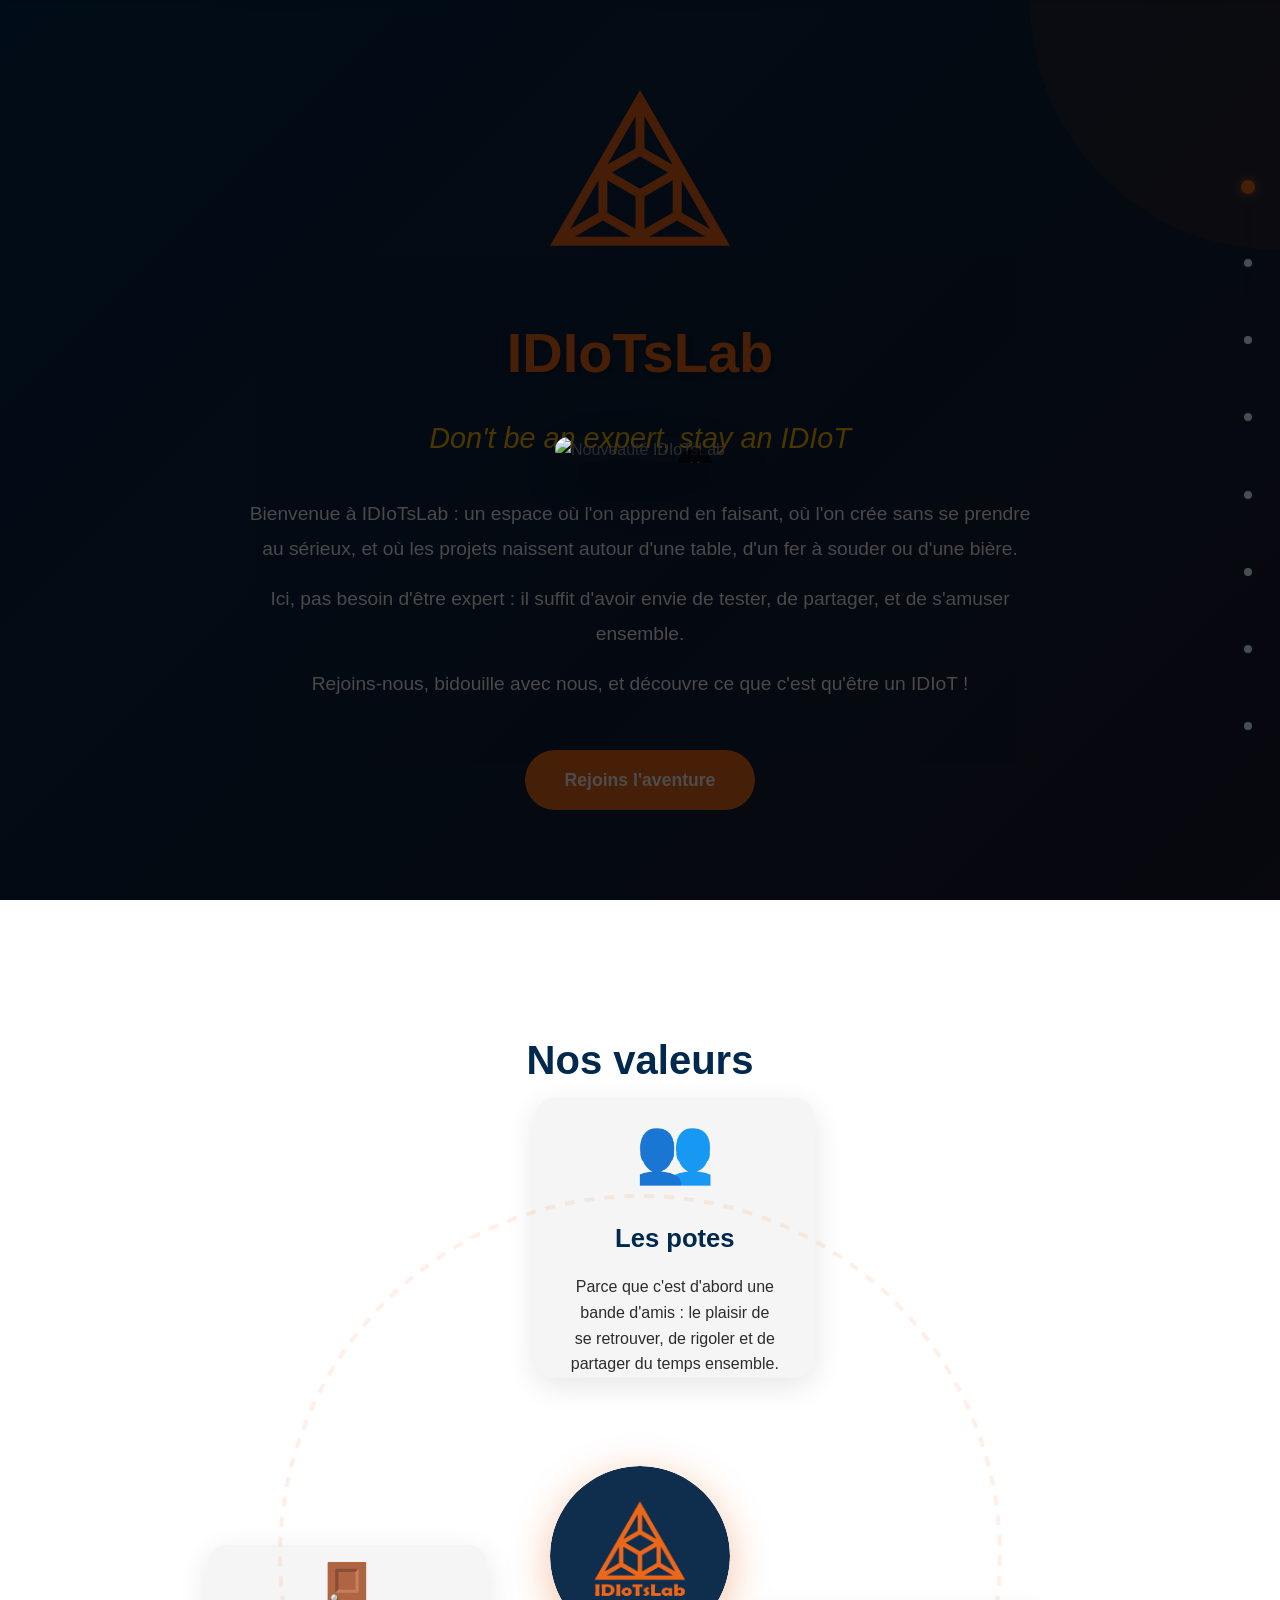
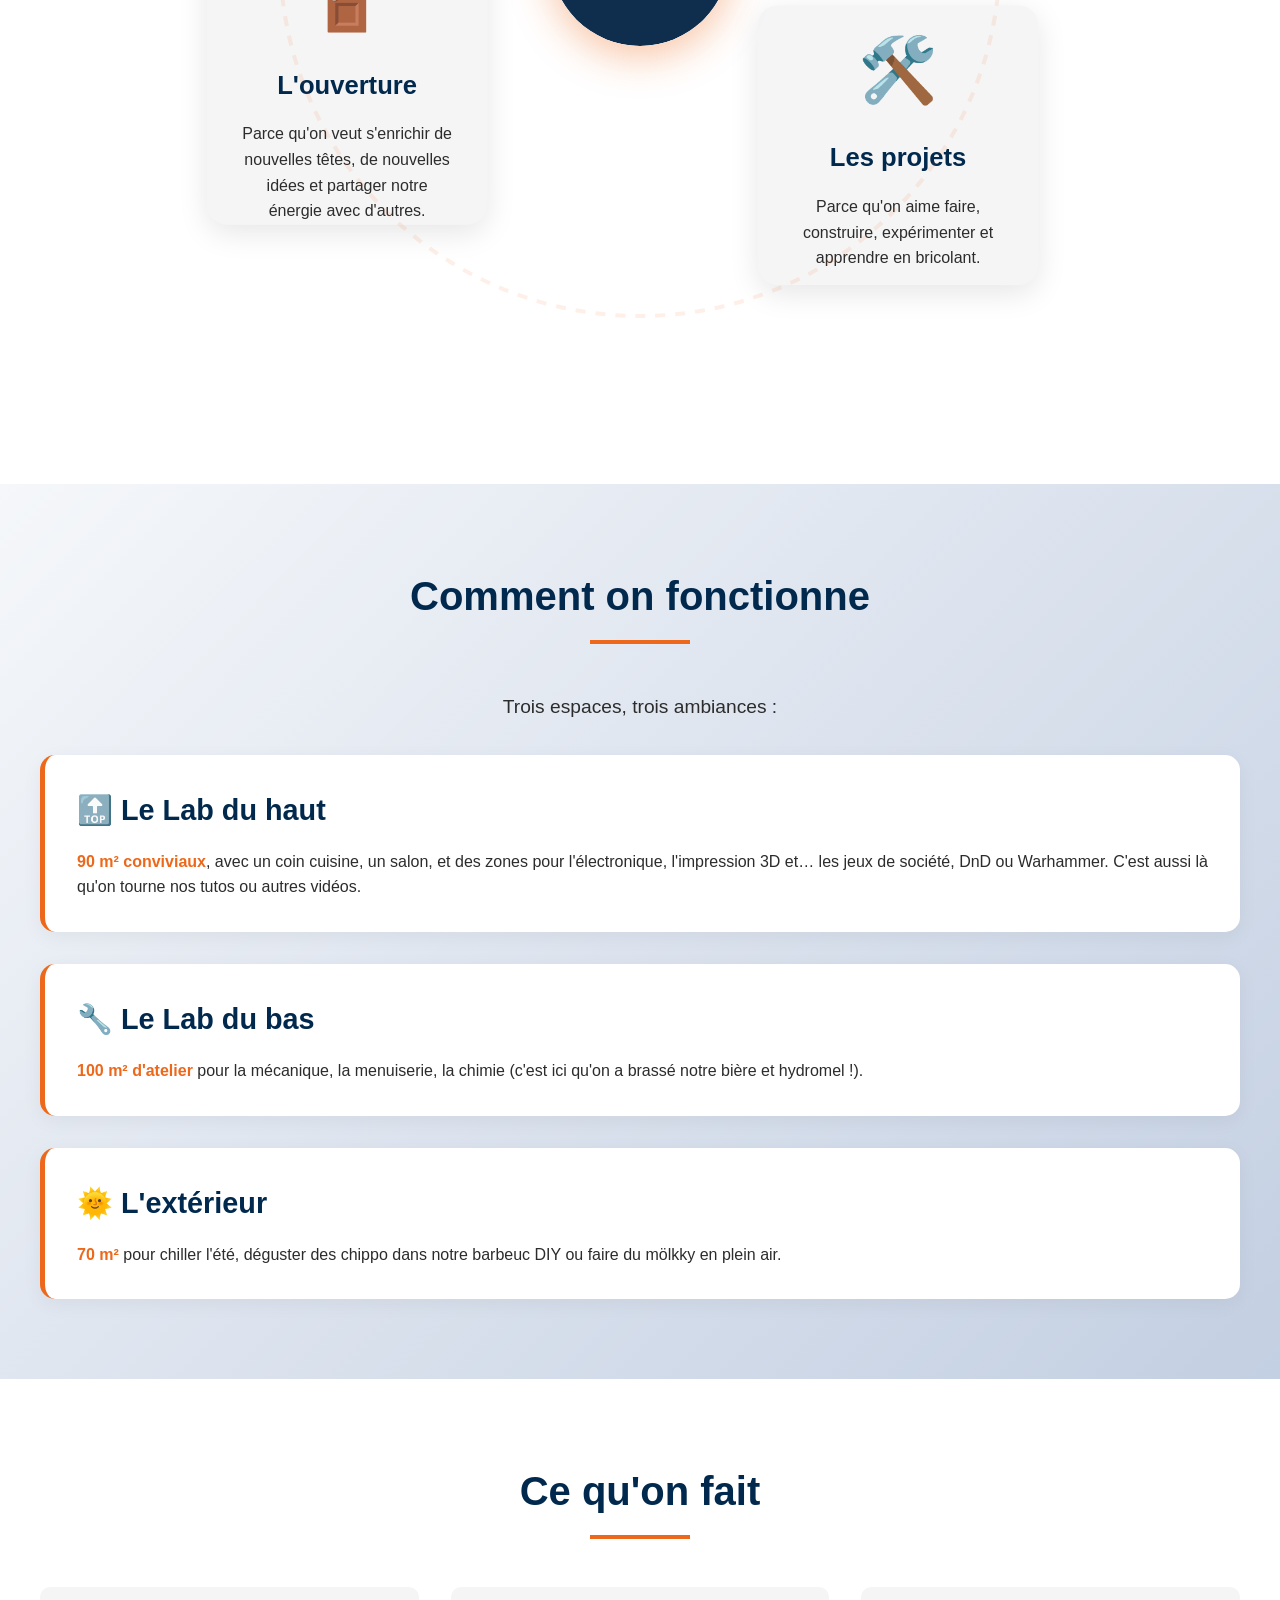
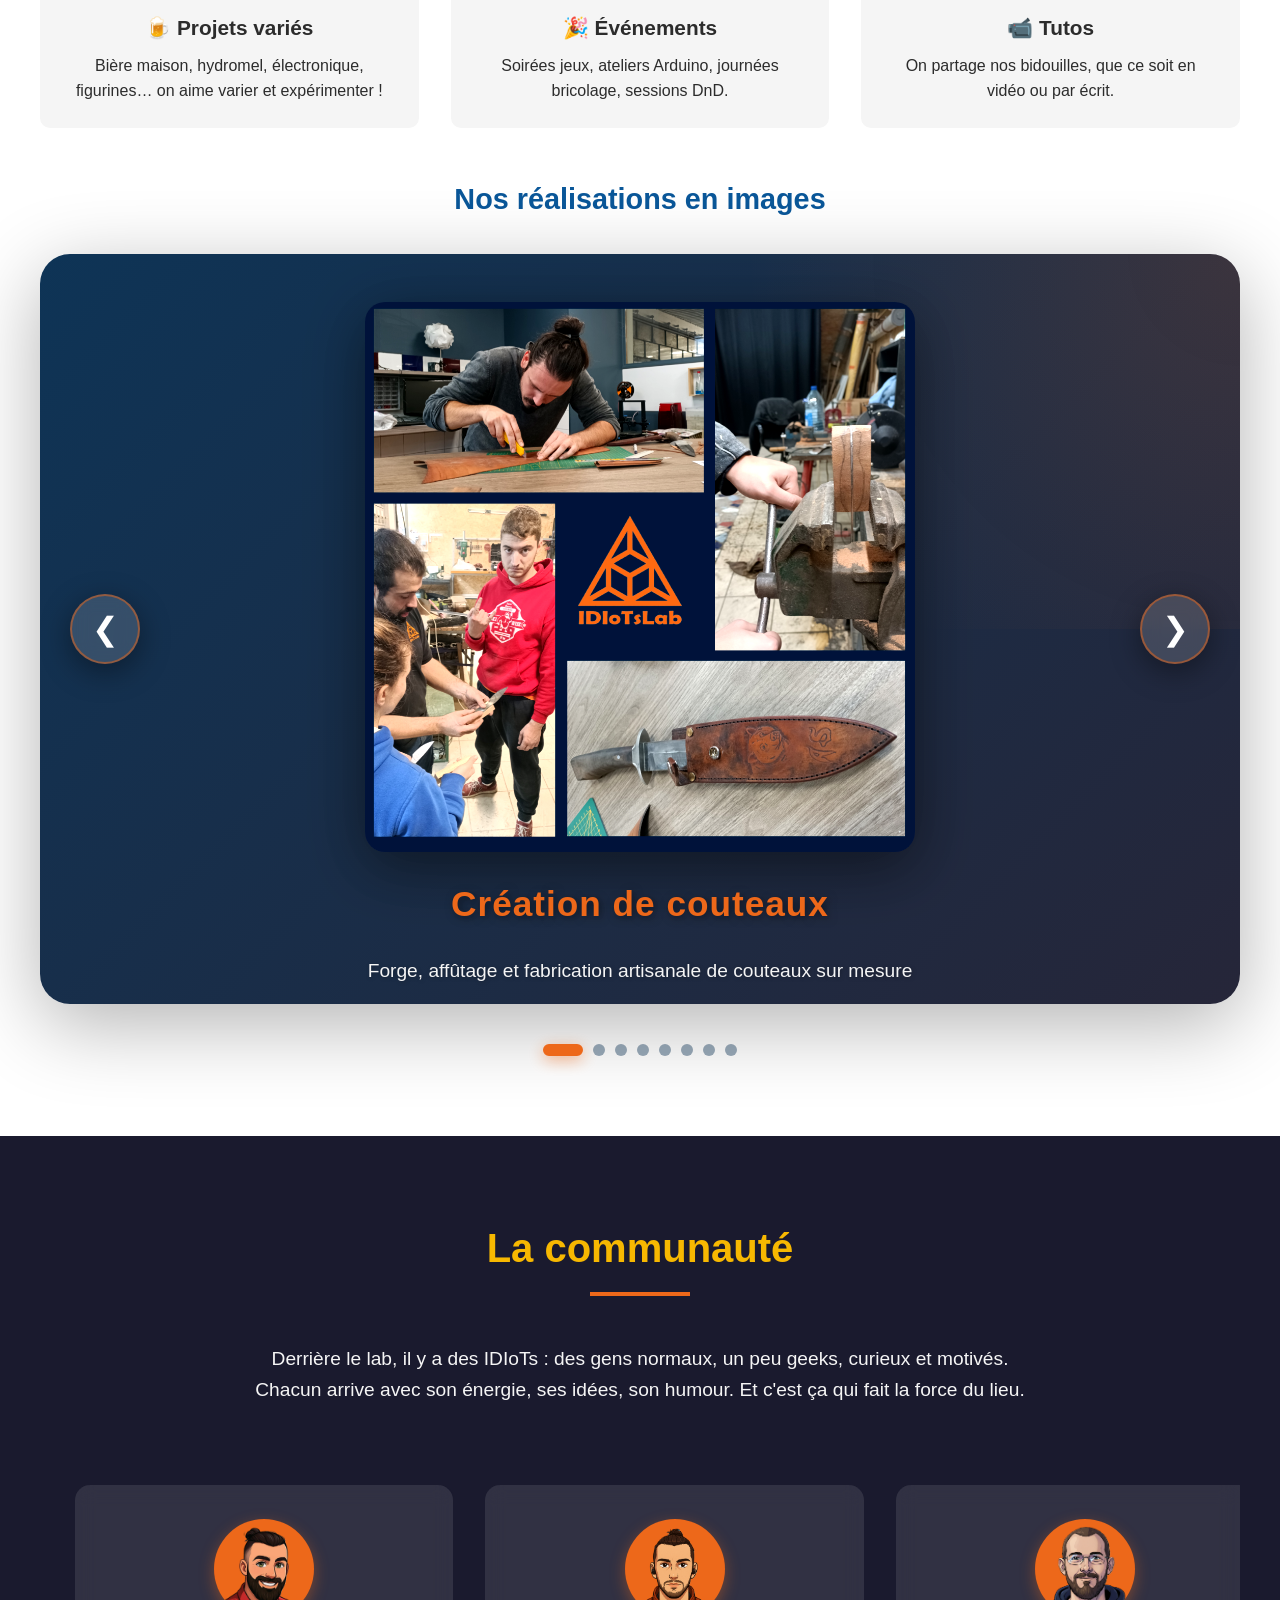
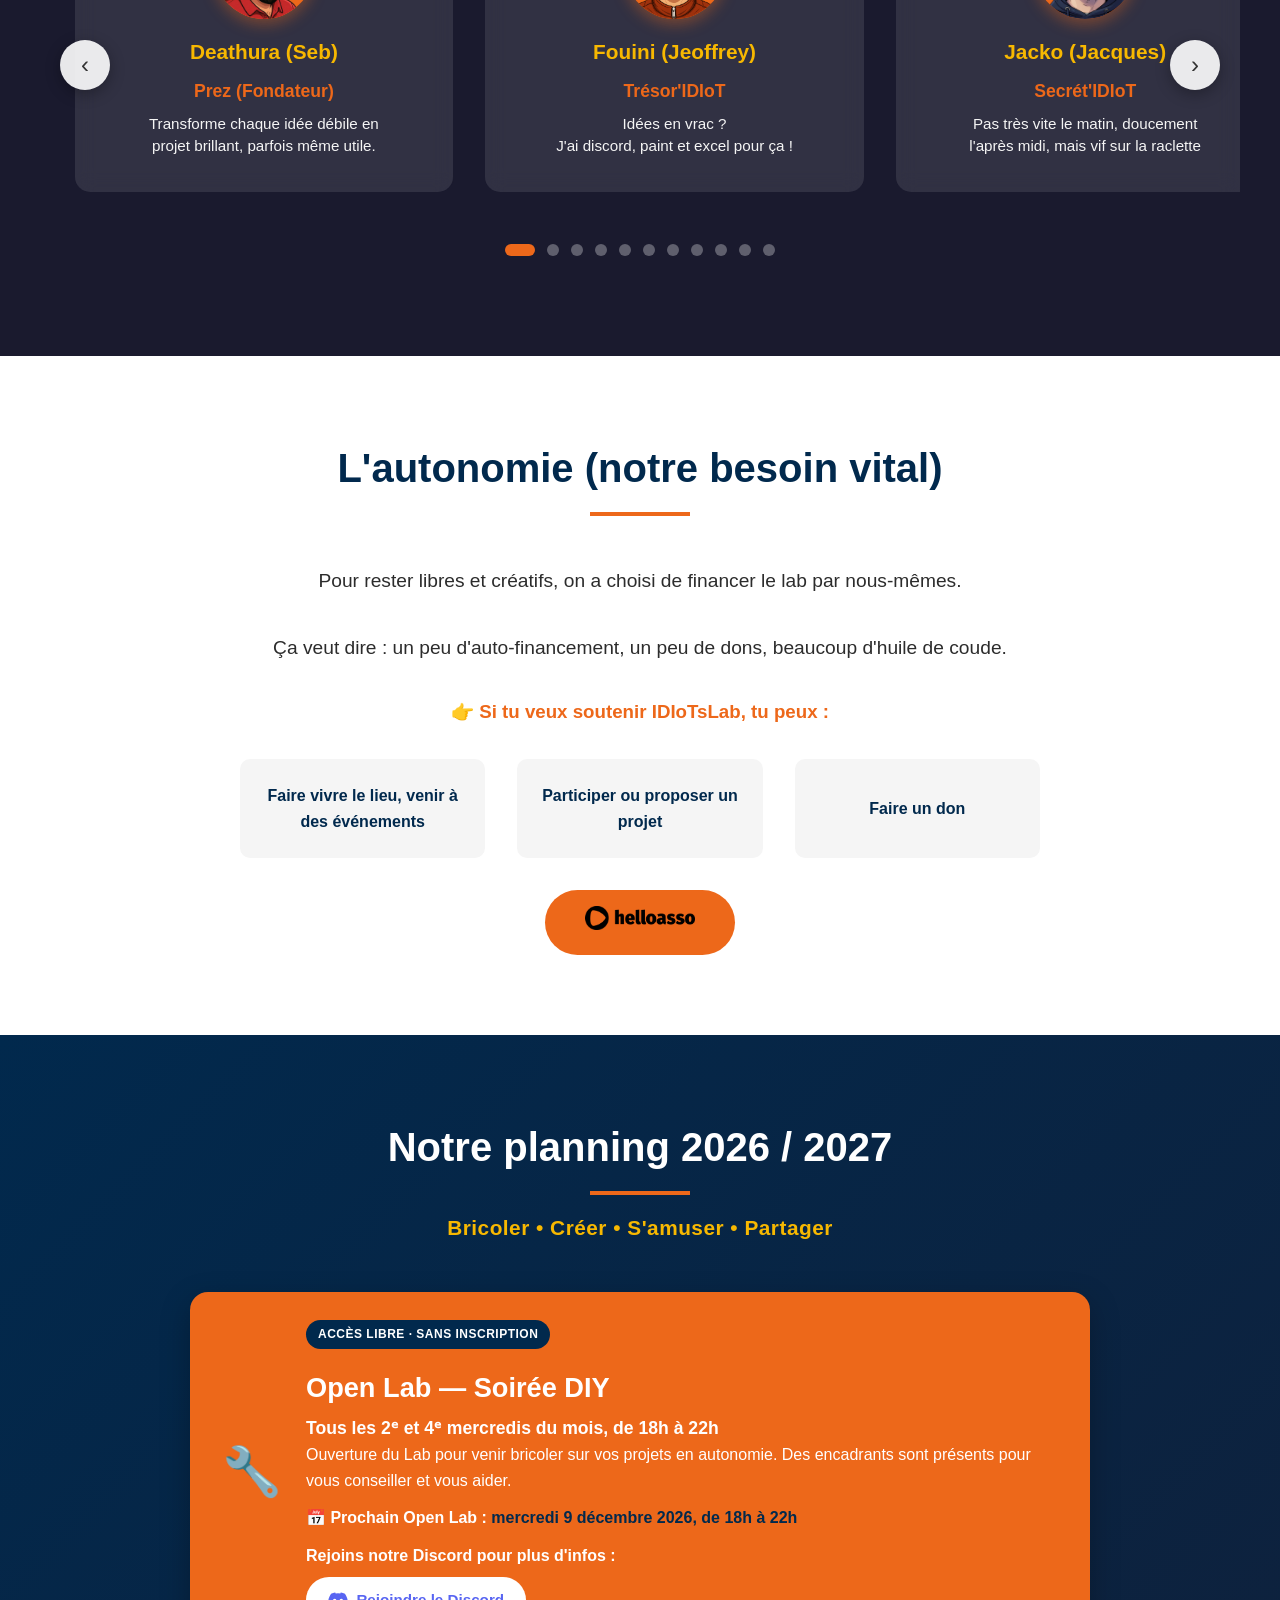
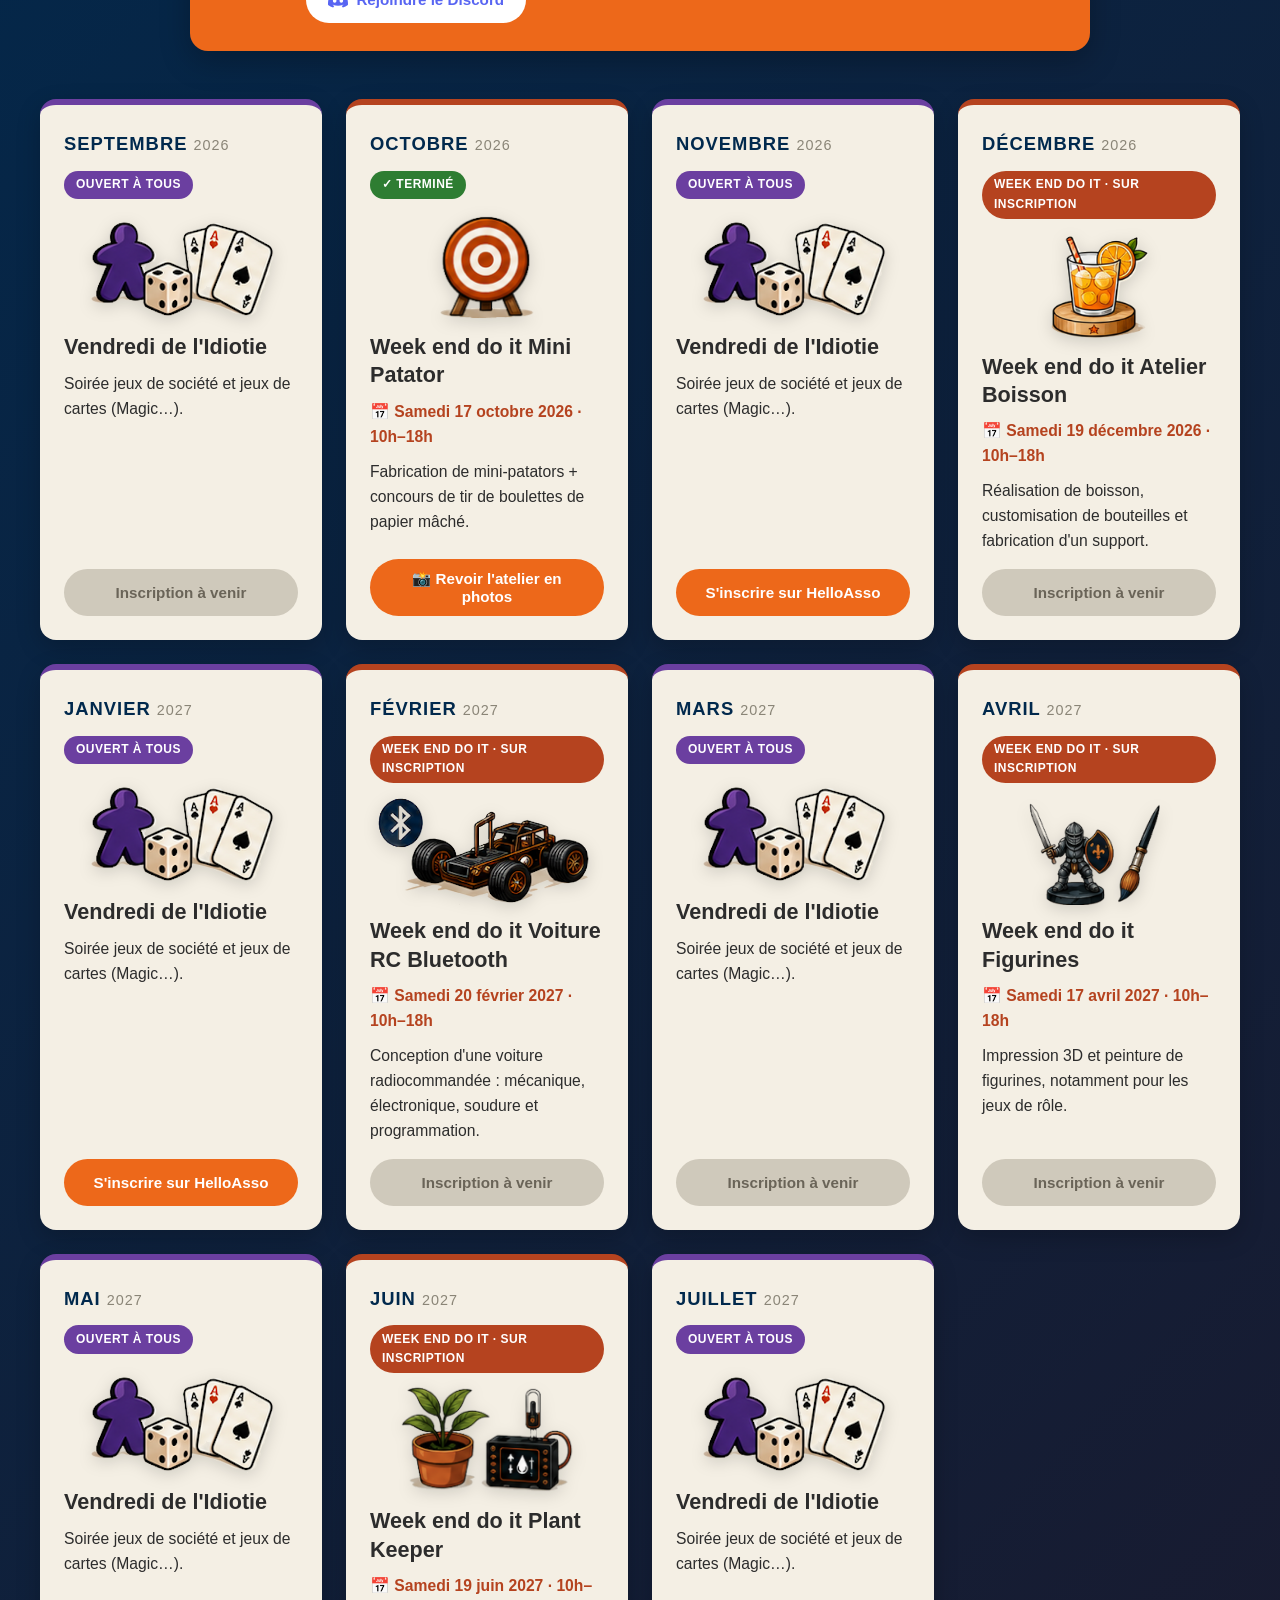
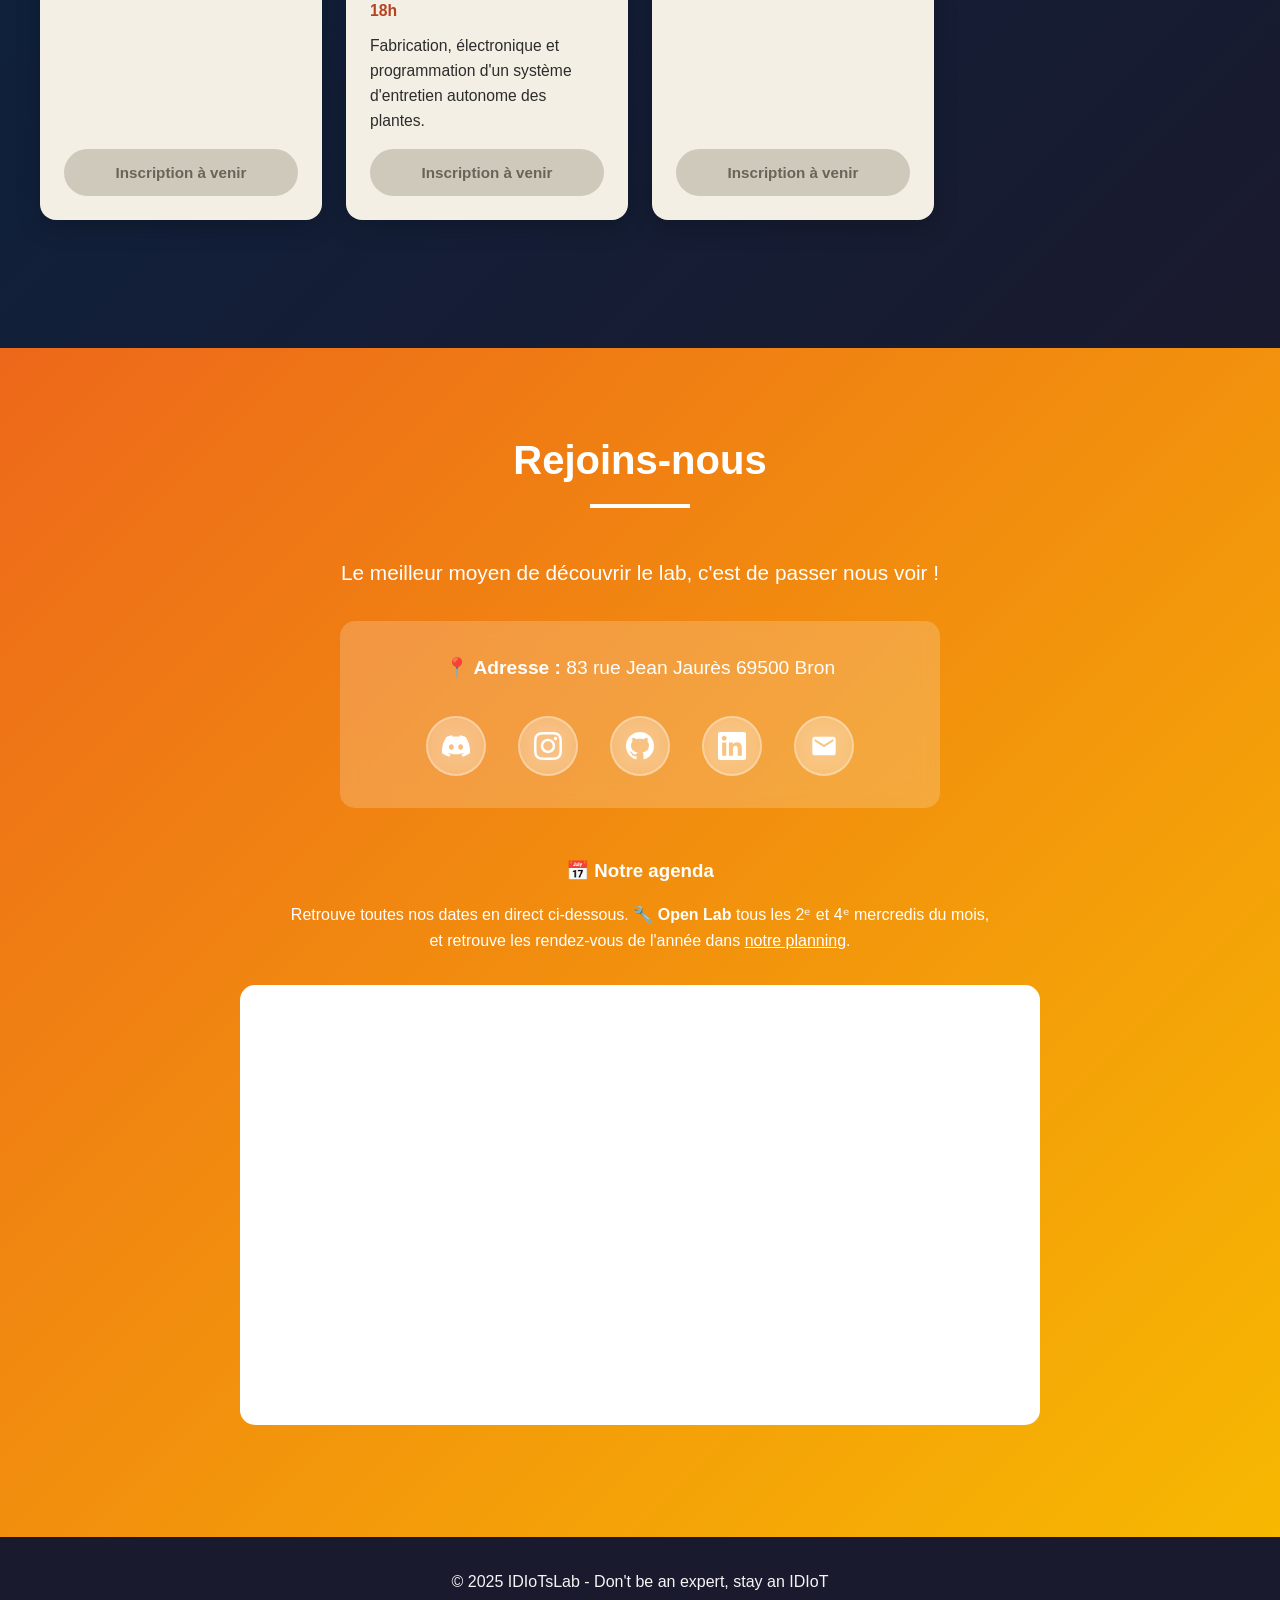
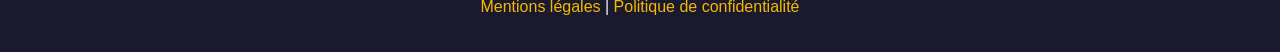
==== commit 81a18608: "Récap Mini Patator: poster + titre pour la vidéo Co-Authored-By: Claude Sonnet 5.5 <noreply@anthropi" ====
--- a/index.html
+++ b/index.html
@@ -618,8 +618,12 @@
                         </div>
                     </div>
 
+                    <div class="atelier-act" style="--act-i:3">
+                        <h3 class="act-title"><span class="act-num">04</span> Le tir</h3>
+                    </div>
+
                     <div class="atelier-video-wrap" style="--act-i:3">
-                        <video controls preload="metadata" playsinline>
+                        <video controls preload="metadata" playsinline poster="Ressources/Atelier/Patator/Ressources/8-poster.jpg">
                             <source src="Ressources/Atelier/Patator/Ressources/8.mp4" type="video/mp4">
                         </video>
                     </div>
--- a/styles.css
+++ b/styles.css
@@ -2615,3 +2615,7 @@
 
 .recap-panel .atelier-recap-header { clear: both; margin-bottom: 1.75rem; }
 .recap-panel .atelier-recap-header h2 { margin-top: 0.5rem; }
+
+/* Titre d'acte suivi directement de la vidéo : pas de grand vide entre les deux */
+.atelier-act:has(+ .atelier-video-wrap) { margin-bottom: 0; }
+.atelier-act + .atelier-video-wrap { margin-top: 0.25rem; }
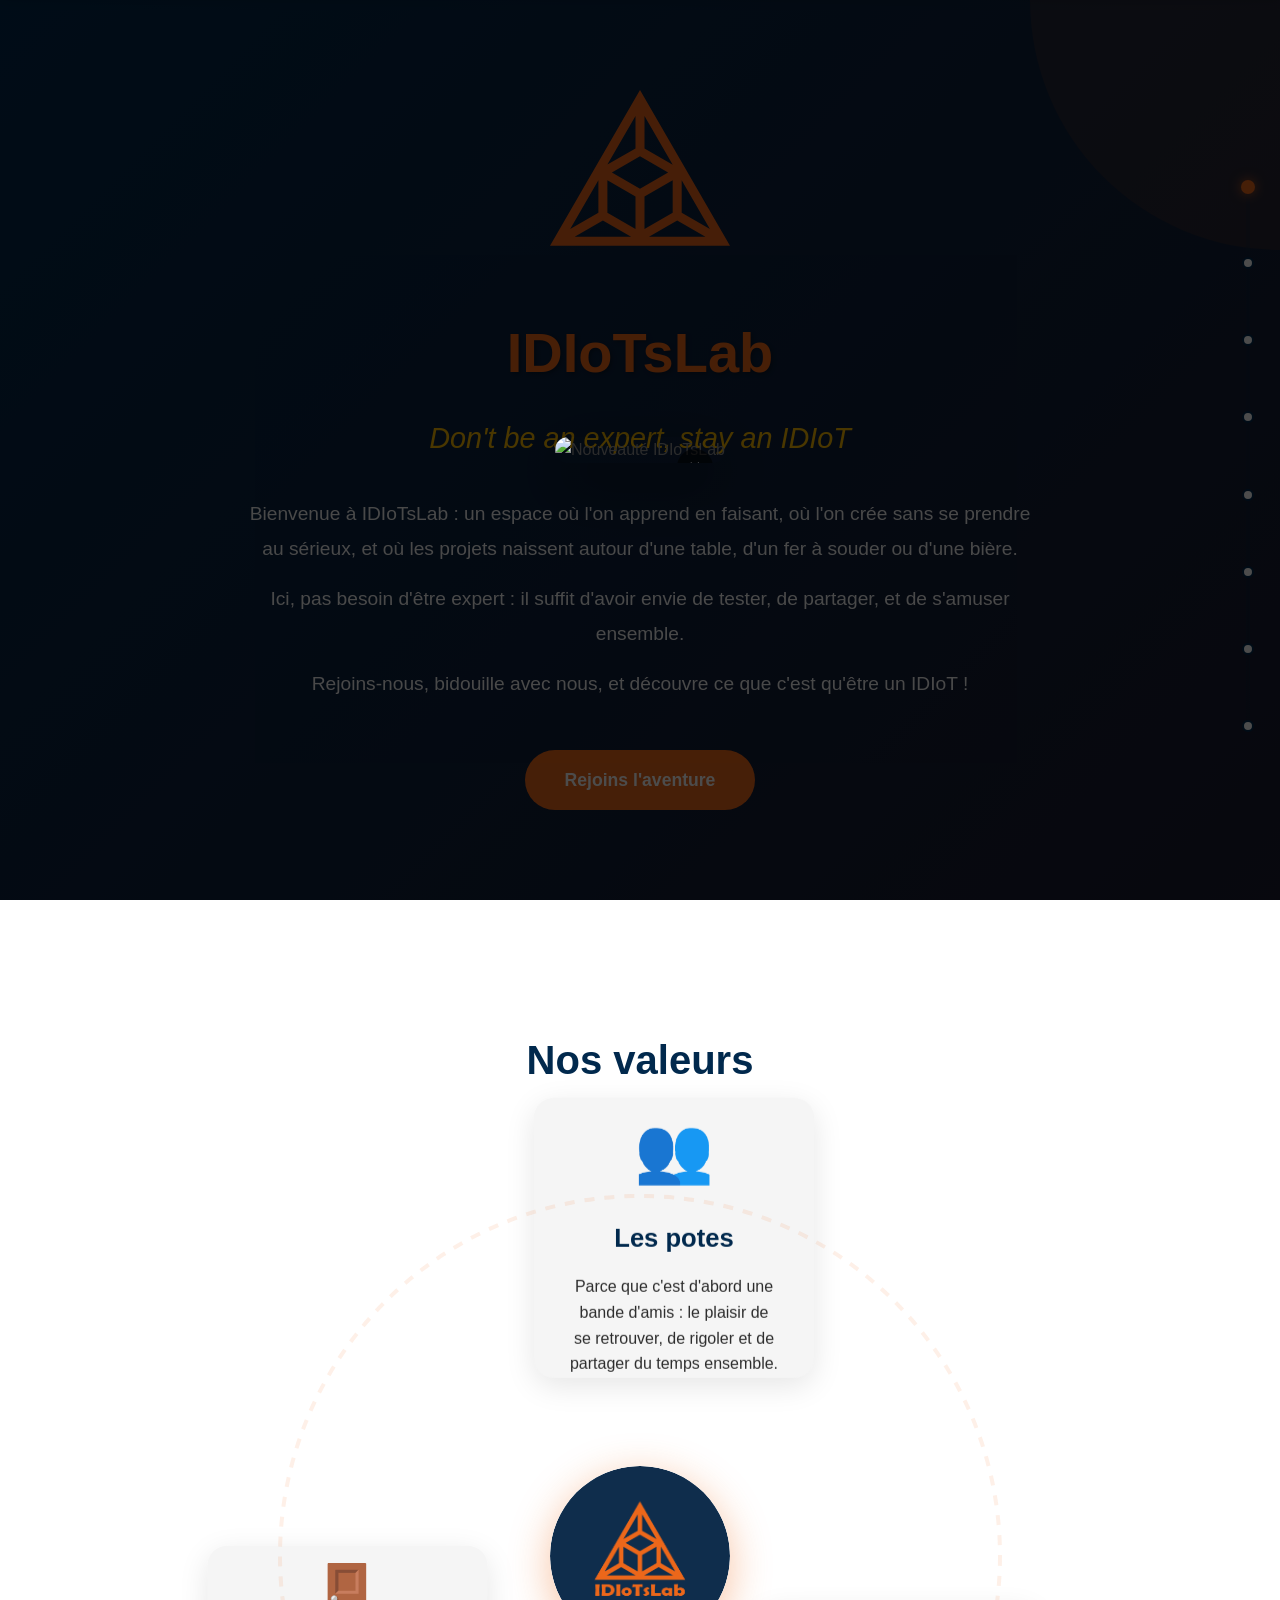
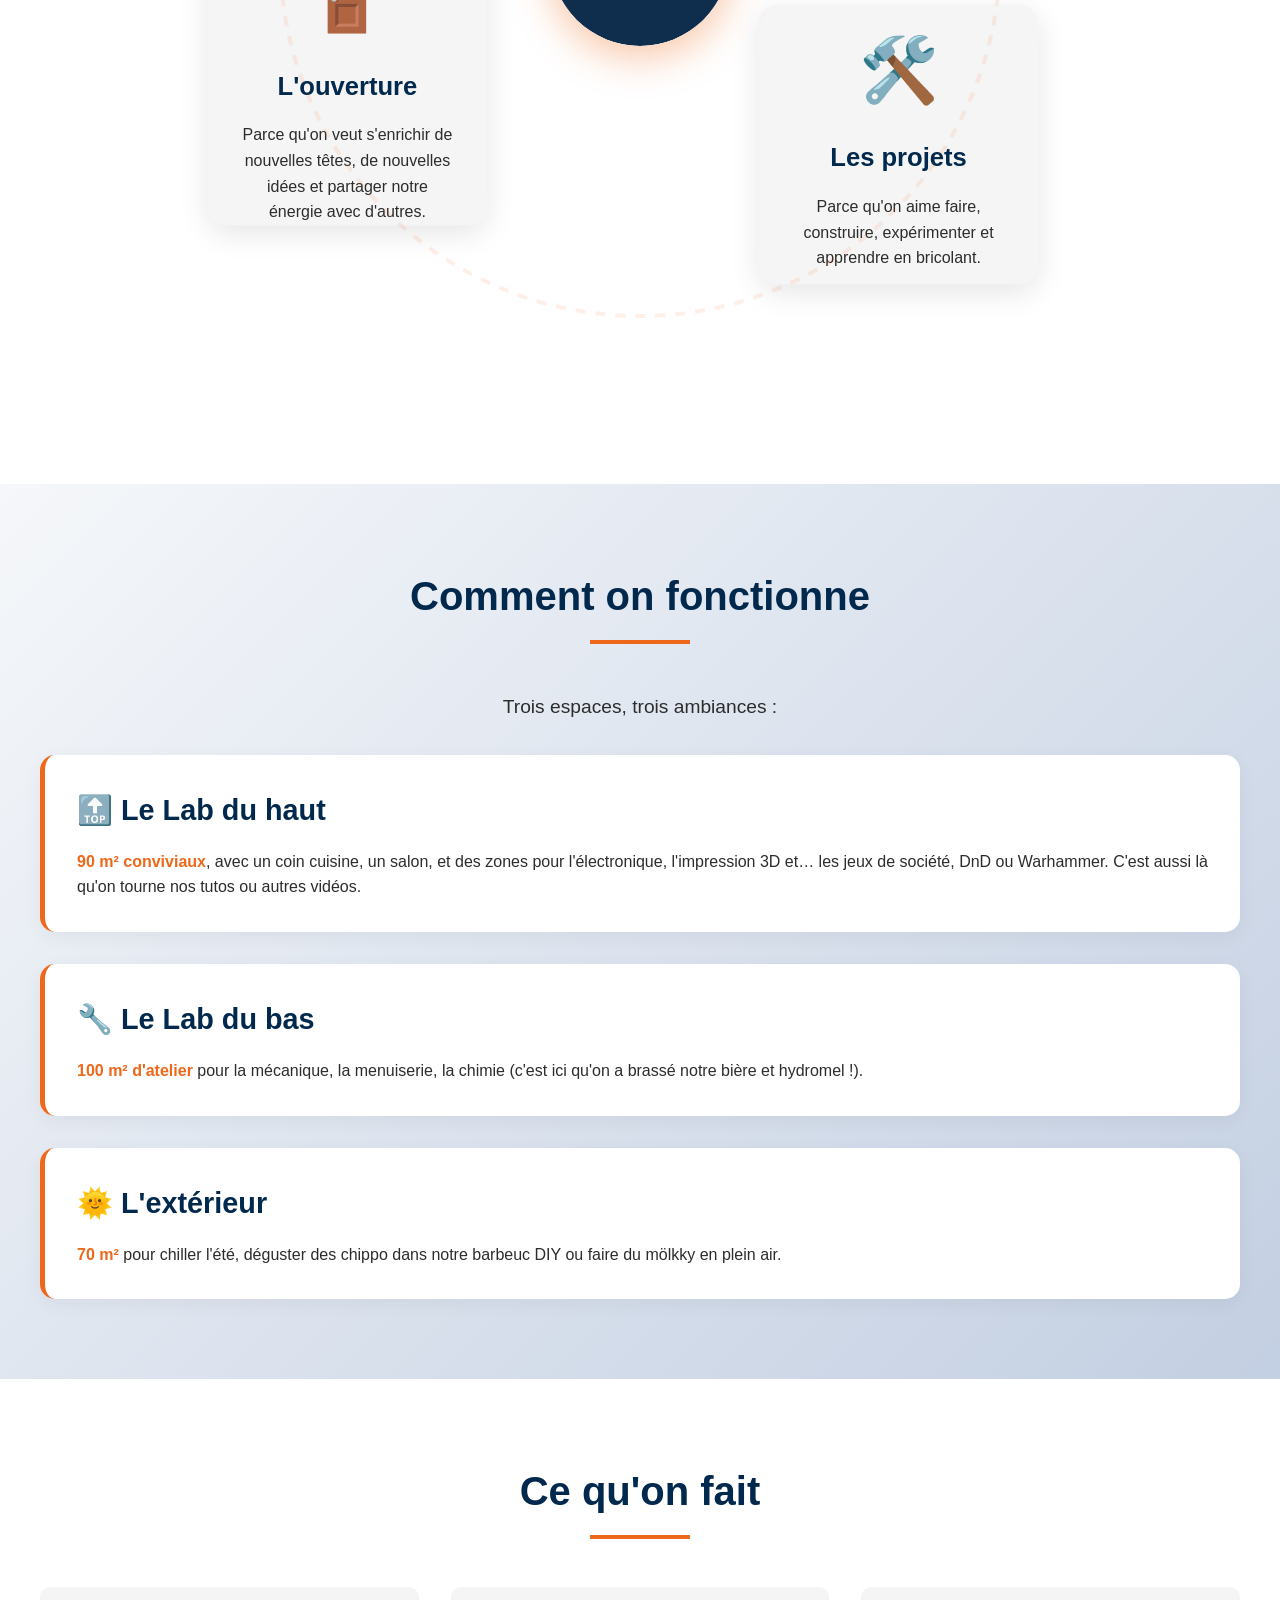
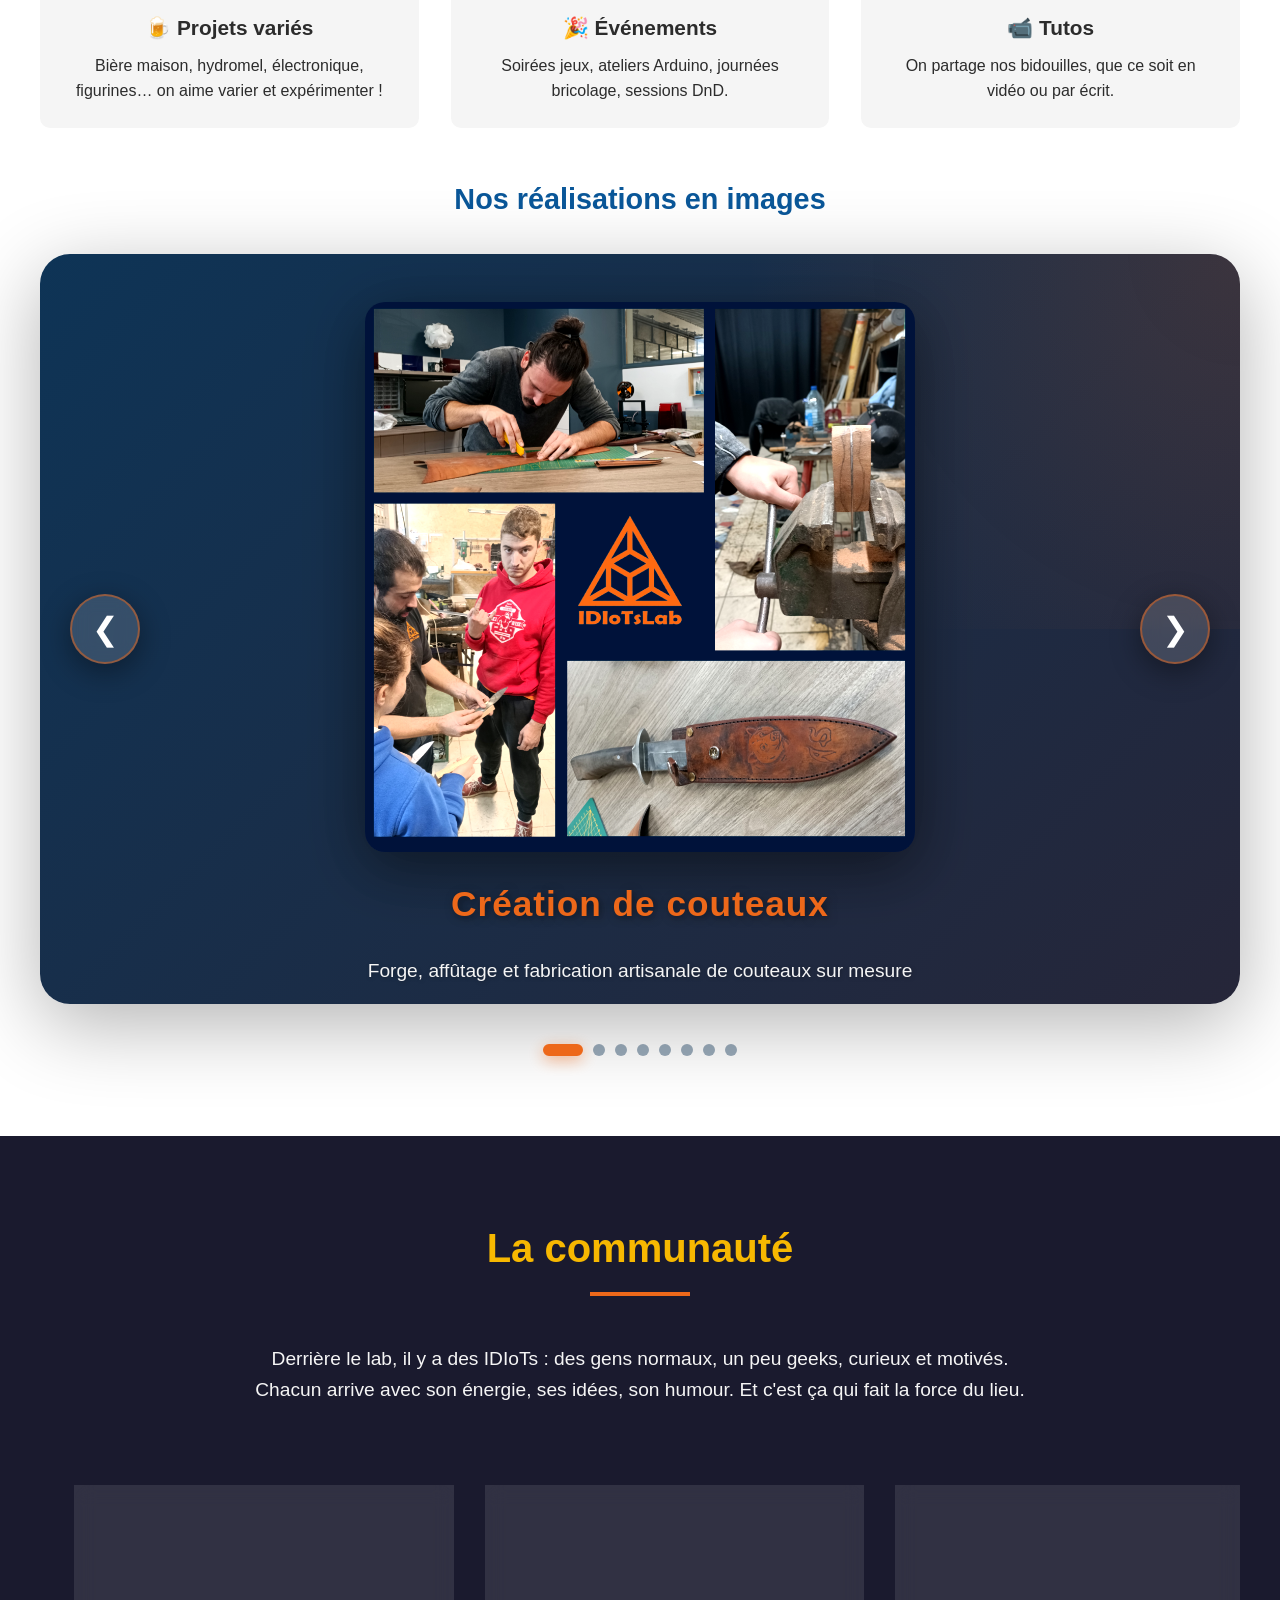
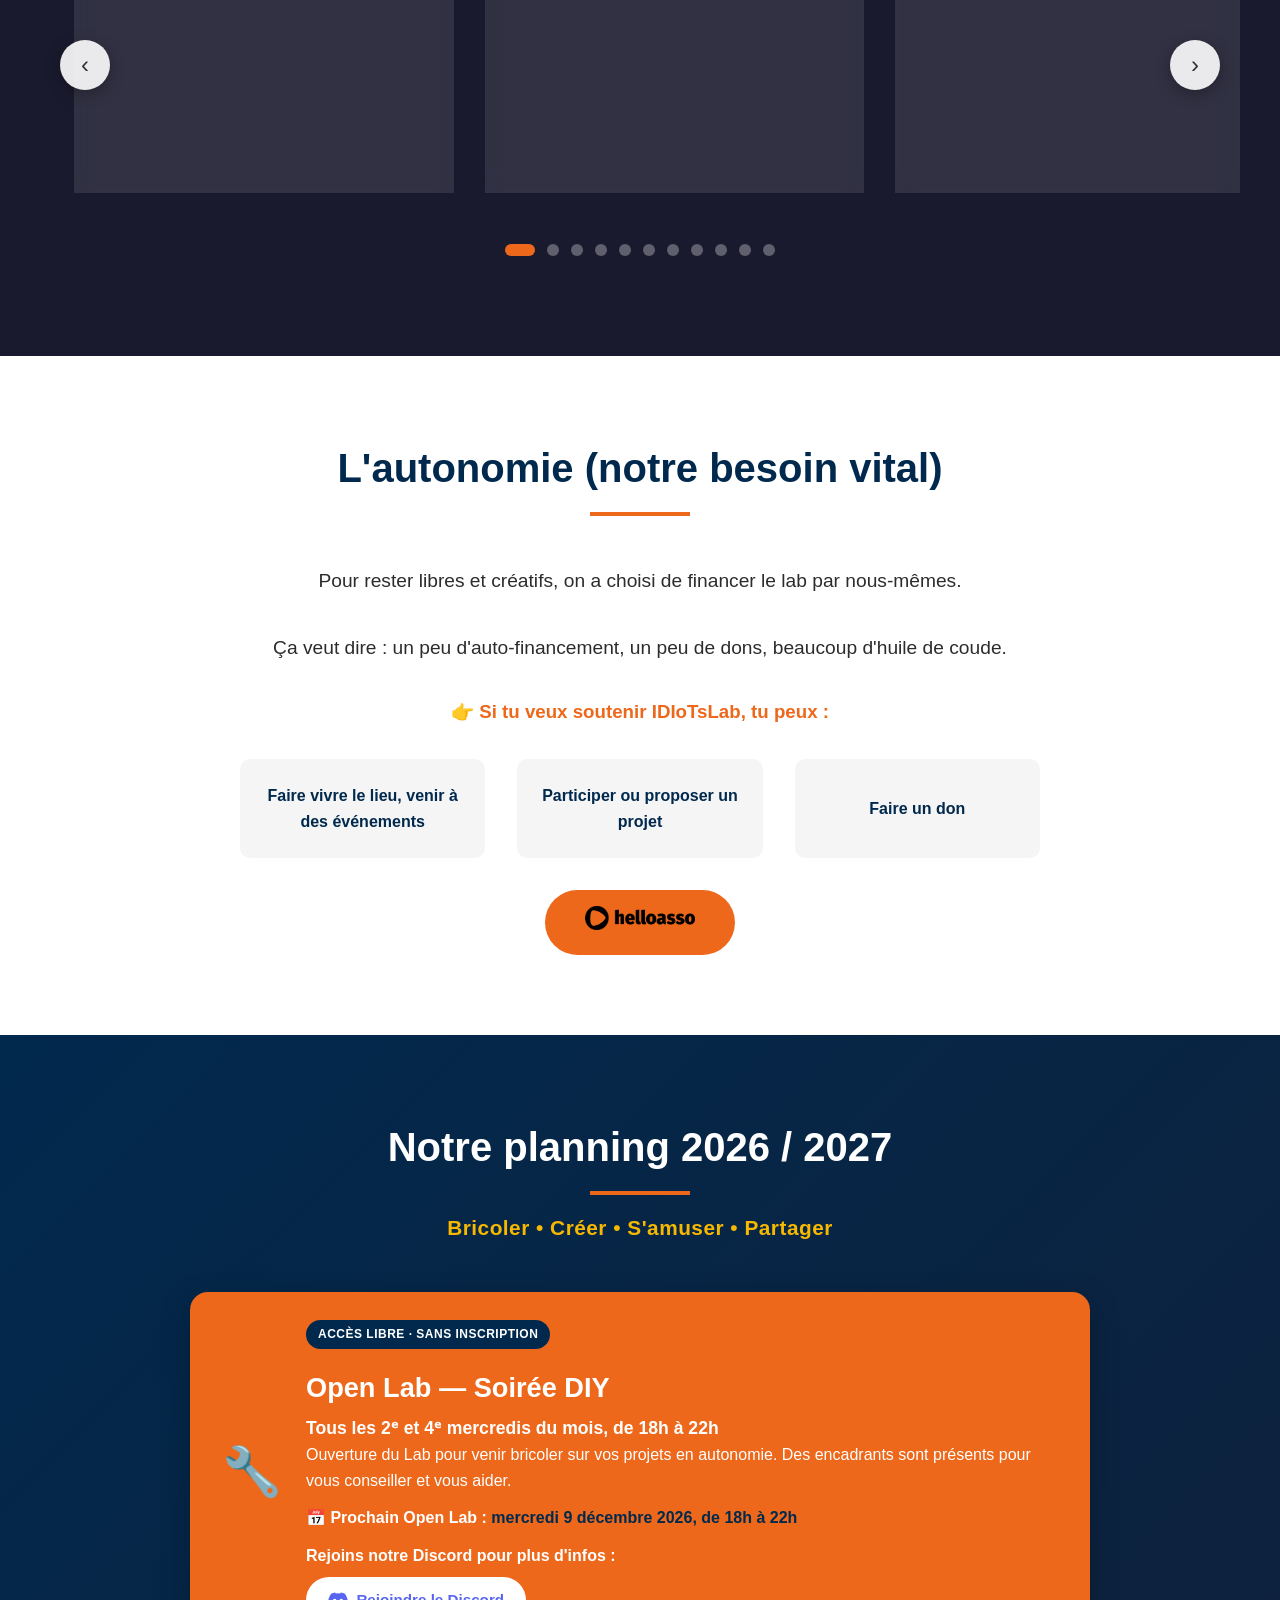
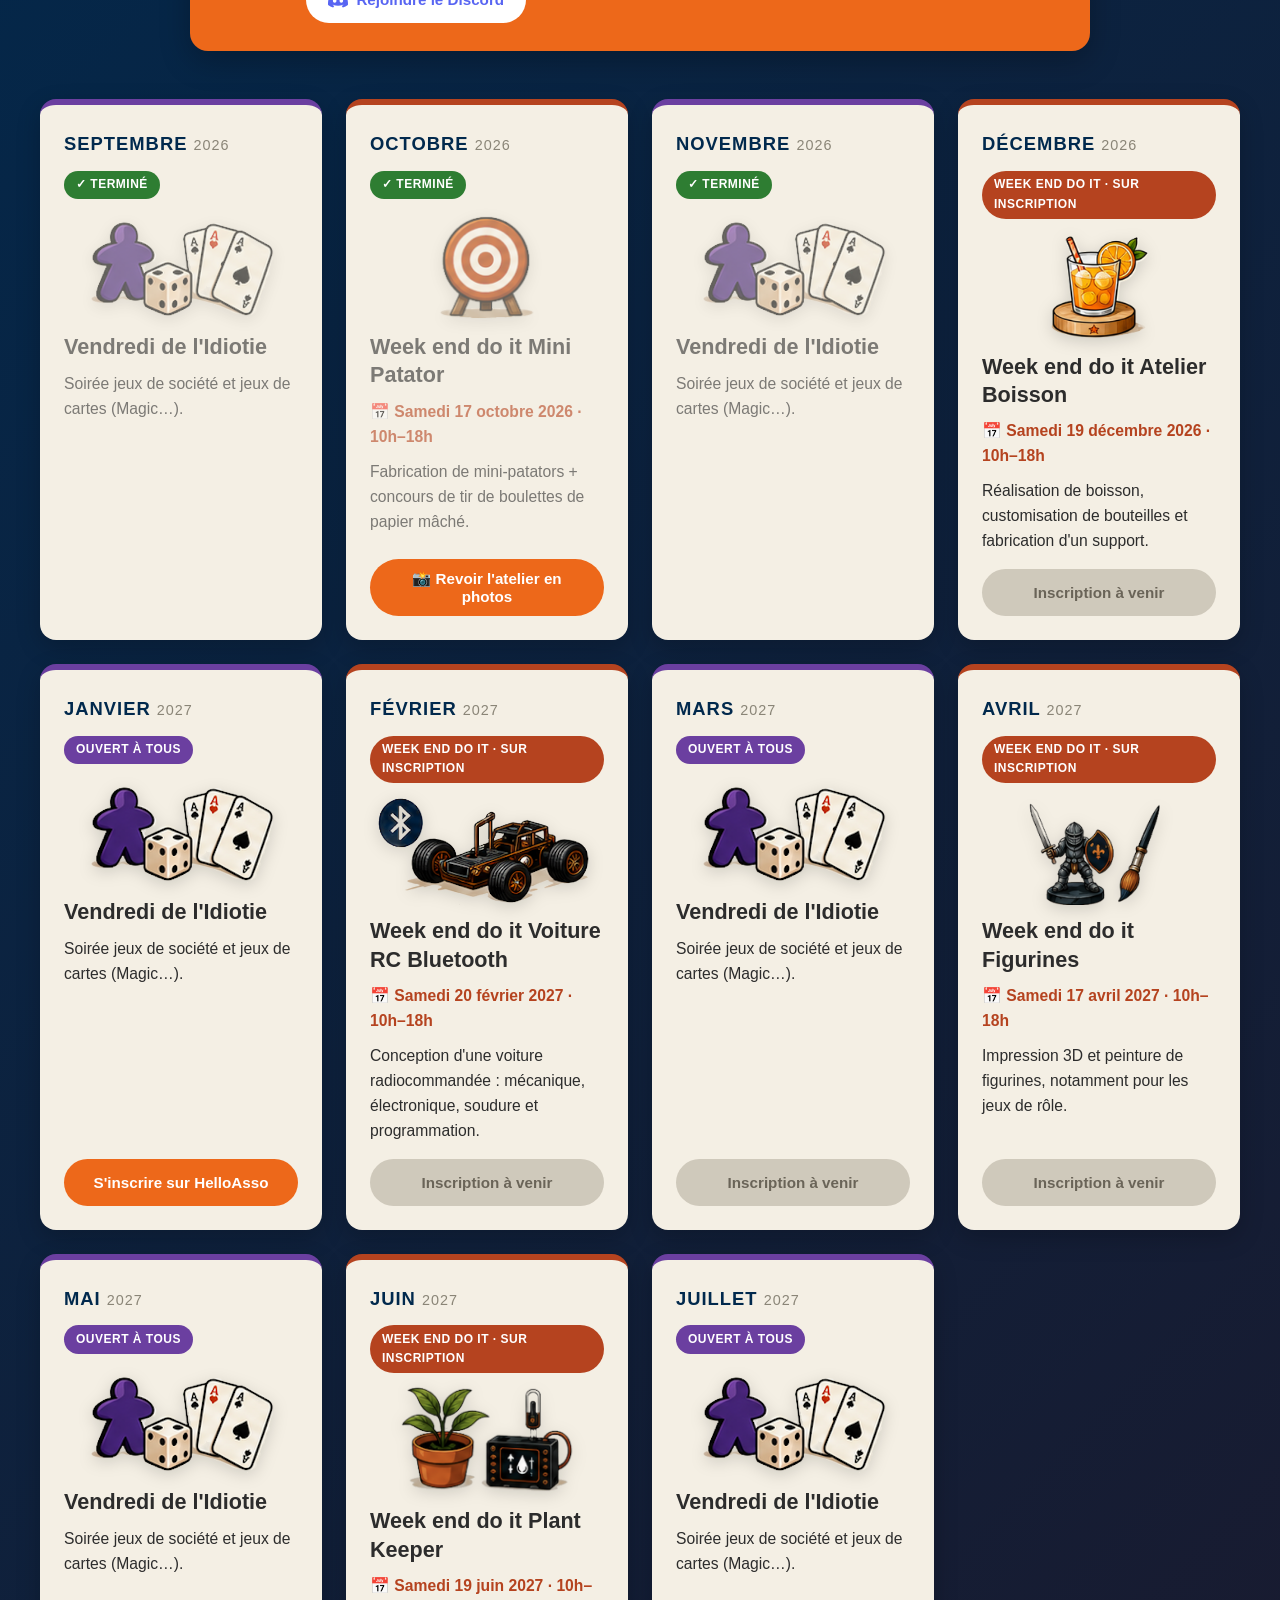
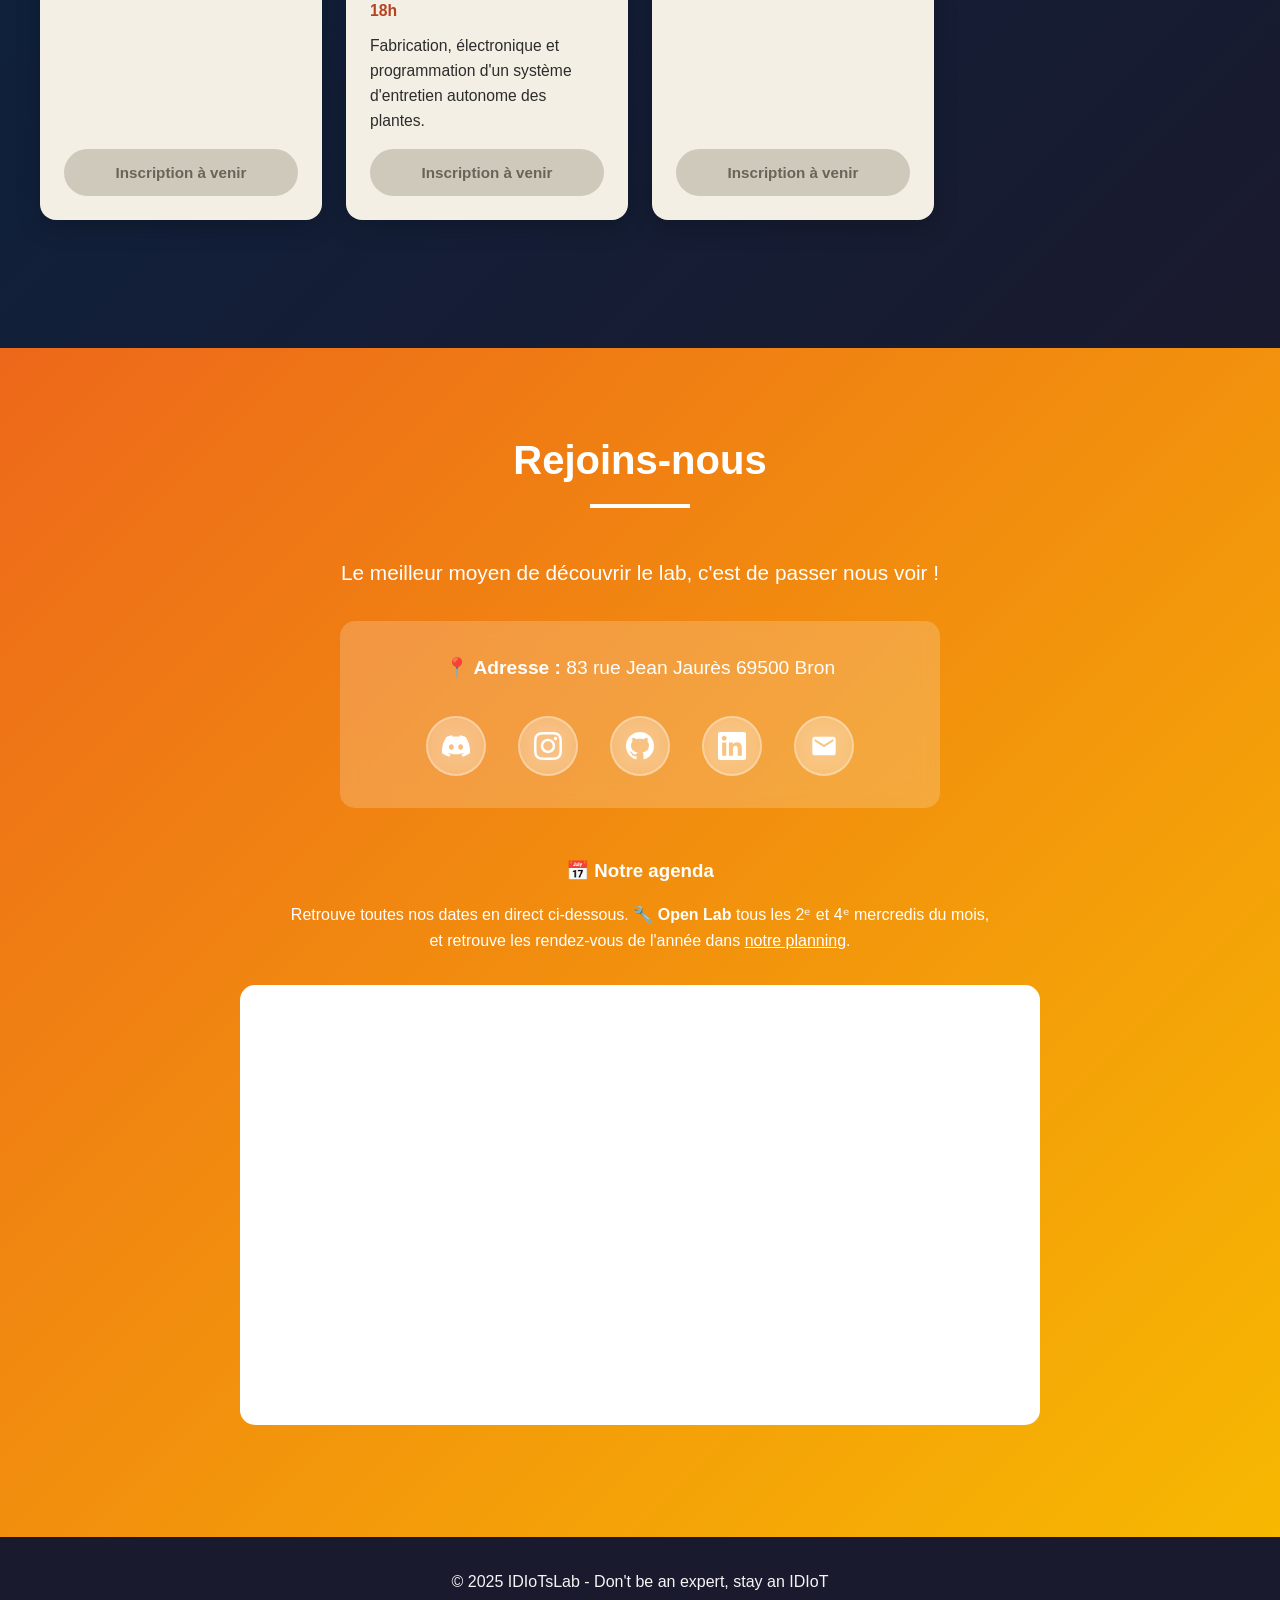
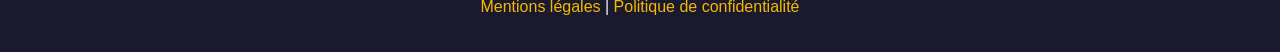
==== commit 55544dec: "Planning : passe automatiquement les événements en « Terminé » après leur date Co-Authored-By: Claud" ====
--- a/index.html
+++ b/index.html
@@ -369,7 +369,7 @@
 
             <!-- Grille des rendez-vous mensuels -->
             <div class="planning-grid">
-                <div class="planning-card idiotie">
+                <div class="planning-card idiotie" data-end="2026-09-30">
                     <div class="planning-month">Septembre <span class="planning-year">2026</span></div>
                     <span class="planning-badge badge-idiotie">Ouvert à tous</span>
                     <div class="planning-illus"><img src="Ressources/planning/vendredi-idiotie.png" alt="Meeple, dé et cartes à jouer" loading="lazy"></div>
@@ -378,7 +378,7 @@
                     <a class="helloasso-btn disabled" data-event="septembre-2026" aria-disabled="true">Inscription à venir</a>
                 </div>
 
-                <div class="planning-card atelier">
+                <div class="planning-card atelier" data-end="2026-10-17">
                     <div class="planning-month">Octobre <span class="planning-year">2026</span></div>
                     <span class="planning-badge badge-atelier badge-done">✓ Terminé</span>
                     <div class="planning-illus"><img src="Ressources/planning/mini-patator.png" alt="Cible sur trépied" loading="lazy"></div>
@@ -388,7 +388,7 @@
                     <button type="button" class="helloasso-btn recap-btn" data-open-recap aria-haspopup="dialog">📸 Revoir l'atelier en photos</button>
                 </div>
 
-                <div class="planning-card idiotie">
+                <div class="planning-card idiotie" data-end="2026-11-30">
                     <div class="planning-month">Novembre <span class="planning-year">2026</span></div>
                     <span class="planning-badge badge-idiotie">Ouvert à tous</span>
                     <div class="planning-illus"><img src="Ressources/planning/vendredi-idiotie.png" alt="Meeple, dé et cartes à jouer" loading="lazy"></div>
@@ -397,7 +397,7 @@
                     <a class="helloasso-btn disabled" data-event="novembre-2026" aria-disabled="true">Inscription à venir</a>
                 </div>
 
-                <div class="planning-card atelier">
+                <div class="planning-card atelier" data-end="2026-12-19">
                     <div class="planning-month">Décembre <span class="planning-year">2026</span></div>
                     <span class="planning-badge badge-atelier">Week end do it · sur inscription</span>
                     <div class="planning-illus"><img src="Ressources/planning/atelier_boisson.png" alt="Atelier boisson" loading="lazy"></div>
@@ -407,7 +407,7 @@
                     <a class="helloasso-btn disabled" data-event="decembre-2026" aria-disabled="true">Inscription à venir</a>
                 </div>
 
-                <div class="planning-card idiotie">
+                <div class="planning-card idiotie" data-end="2027-01-31">
                     <div class="planning-month">Janvier <span class="planning-year">2027</span></div>
                     <span class="planning-badge badge-idiotie">Ouvert à tous</span>
                     <div class="planning-illus"><img src="Ressources/planning/vendredi-idiotie.png" alt="Meeple, dé et cartes à jouer" loading="lazy"></div>
@@ -416,7 +416,7 @@
                     <a class="helloasso-btn disabled" data-event="janvier-2027" aria-disabled="true">Inscription à venir</a>
                 </div>
 
-                <div class="planning-card atelier">
+                <div class="planning-card atelier" data-end="2027-02-20">
                     <div class="planning-month">Février <span class="planning-year">2027</span></div>
                     <span class="planning-badge badge-atelier">Week end do it · sur inscription</span>
                     <div class="planning-illus"><img src="Ressources/planning/voiture-rc.png" alt="Voiture radiocommandée Bluetooth" loading="lazy"></div>
@@ -426,7 +426,7 @@
                     <a class="helloasso-btn disabled" data-event="fevrier-2027" aria-disabled="true">Inscription à venir</a>
                 </div>
 
-                <div class="planning-card idiotie">
+                <div class="planning-card idiotie" data-end="2027-03-31">
                     <div class="planning-month">Mars <span class="planning-year">2027</span></div>
                     <span class="planning-badge badge-idiotie">Ouvert à tous</span>
                     <div class="planning-illus"><img src="Ressources/planning/vendredi-idiotie.png" alt="Meeple, dé et cartes à jouer" loading="lazy"></div>
@@ -435,7 +435,7 @@
                     <a class="helloasso-btn disabled" data-event="mars-2027" aria-disabled="true">Inscription à venir</a>
                 </div>
 
-                <div class="planning-card atelier">
+                <div class="planning-card atelier" data-end="2027-04-17">
                     <div class="planning-month">Avril <span class="planning-year">2027</span></div>
                     <span class="planning-badge badge-atelier">Week end do it · sur inscription</span>
                     <div class="planning-illus"><img src="Ressources/planning/figurines.png" alt="Figurine de chevalier et pinceau" loading="lazy"></div>
@@ -445,7 +445,7 @@
                     <a class="helloasso-btn disabled" data-event="avril-2027" aria-disabled="true">Inscription à venir</a>
                 </div>
 
-                <div class="planning-card idiotie">
+                <div class="planning-card idiotie" data-end="2027-05-31">
                     <div class="planning-month">Mai <span class="planning-year">2027</span></div>
                     <span class="planning-badge badge-idiotie">Ouvert à tous</span>
                     <div class="planning-illus"><img src="Ressources/planning/vendredi-idiotie.png" alt="Meeple, dé et cartes à jouer" loading="lazy"></div>
@@ -454,7 +454,7 @@
                     <a class="helloasso-btn disabled" data-event="mai-2027" aria-disabled="true">Inscription à venir</a>
                 </div>
 
-                <div class="planning-card atelier">
+                <div class="planning-card atelier" data-end="2027-06-19">
                     <div class="planning-month">Juin <span class="planning-year">2027</span></div>
                     <span class="planning-badge badge-atelier">Week end do it · sur inscription</span>
                     <div class="planning-illus"><img src="Ressources/planning/plant-keeper.png" alt="Plante en pot et boîtier électronique" loading="lazy"></div>
@@ -464,7 +464,7 @@
                     <a class="helloasso-btn disabled" data-event="juin-2027" aria-disabled="true">Inscription à venir</a>
                 </div>
 
-                <div class="planning-card idiotie">
+                <div class="planning-card idiotie" data-end="2027-07-31">
                     <div class="planning-month">Juillet <span class="planning-year">2027</span></div>
                     <span class="planning-badge badge-idiotie">Ouvert à tous</span>
                     <div class="planning-illus"><img src="Ressources/planning/vendredi-idiotie.png" alt="Meeple, dé et cartes à jouer" loading="lazy"></div>
--- a/styles.css
+++ b/styles.css
@@ -2137,6 +2137,13 @@
     background: #2e7d32;
 }
 
+/* Événement passé : carte légèrement estompée */
+.planning-card.is-done .planning-illus,
+.planning-card.is-done h3,
+.planning-card.is-done p {
+    opacity: 0.6;
+}
+
 .atelier-recap-date {
     color: var(--text-dark);
     opacity: 0.55;
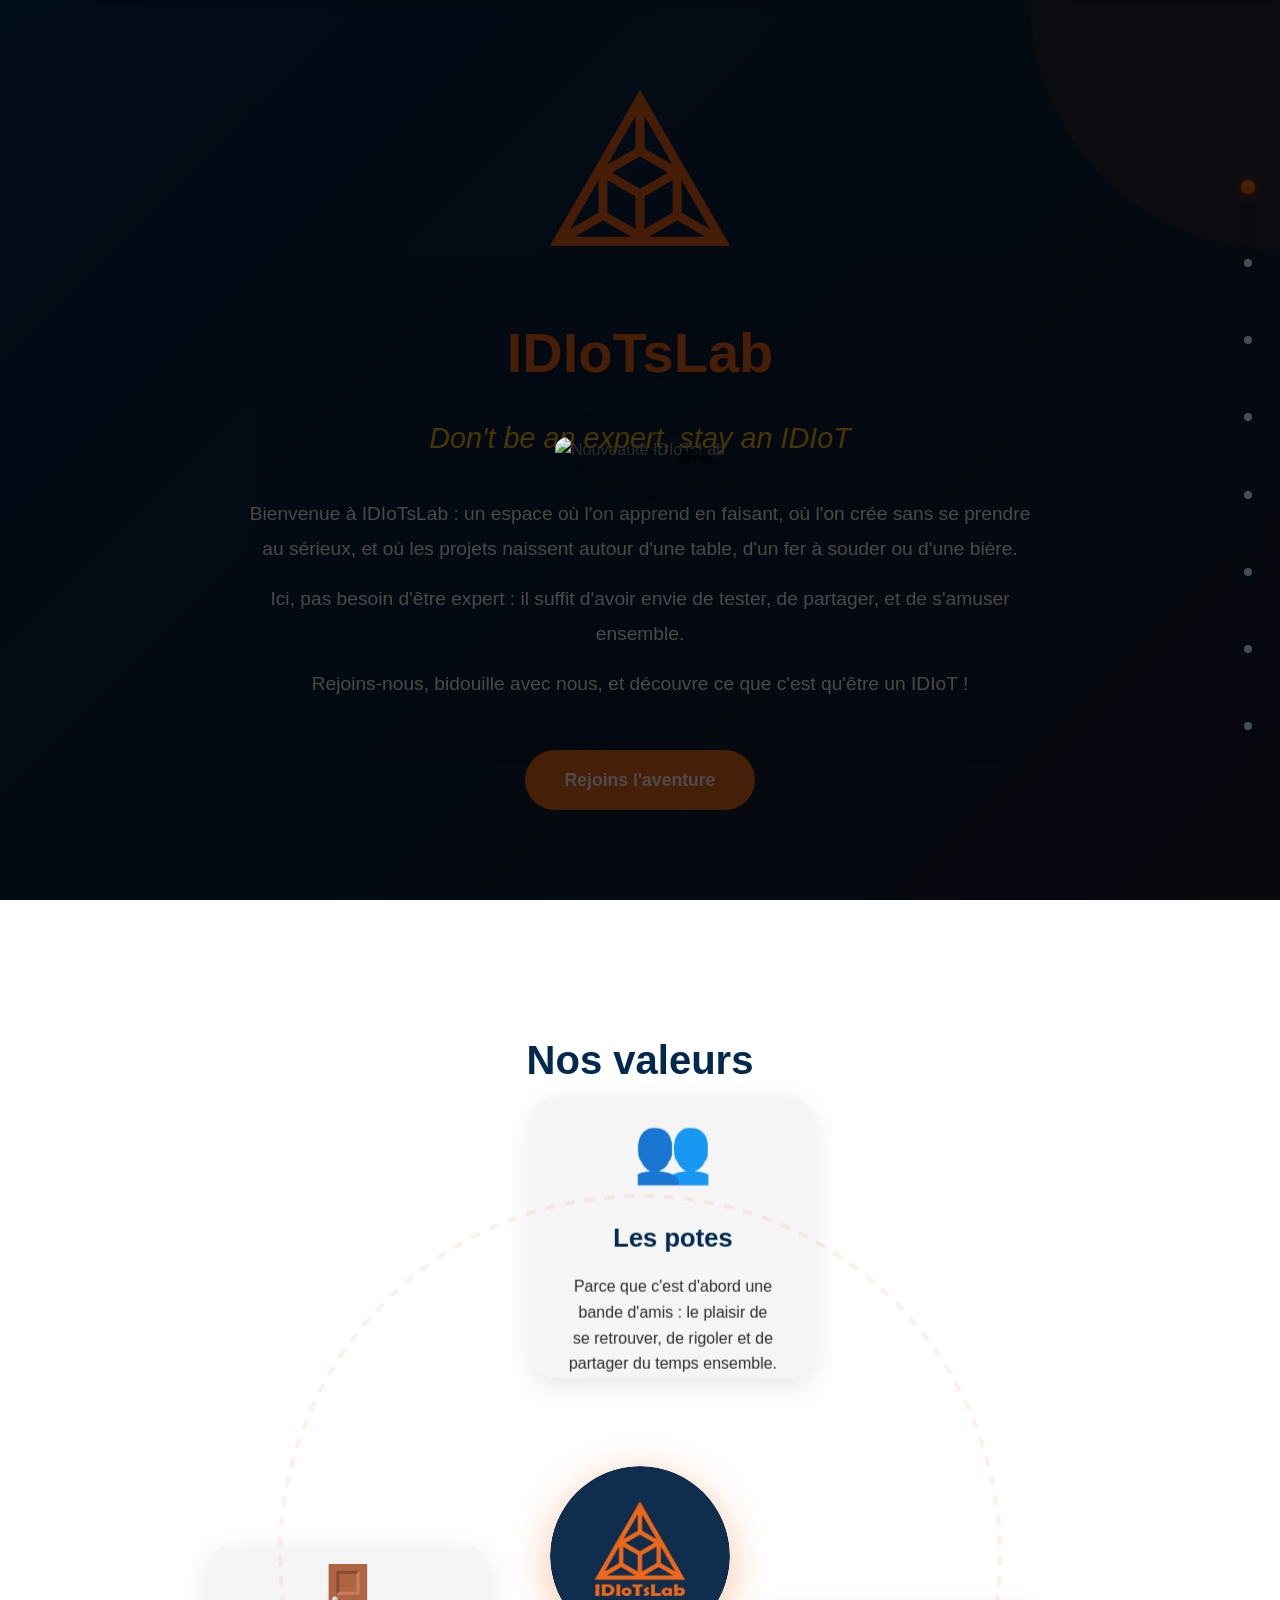
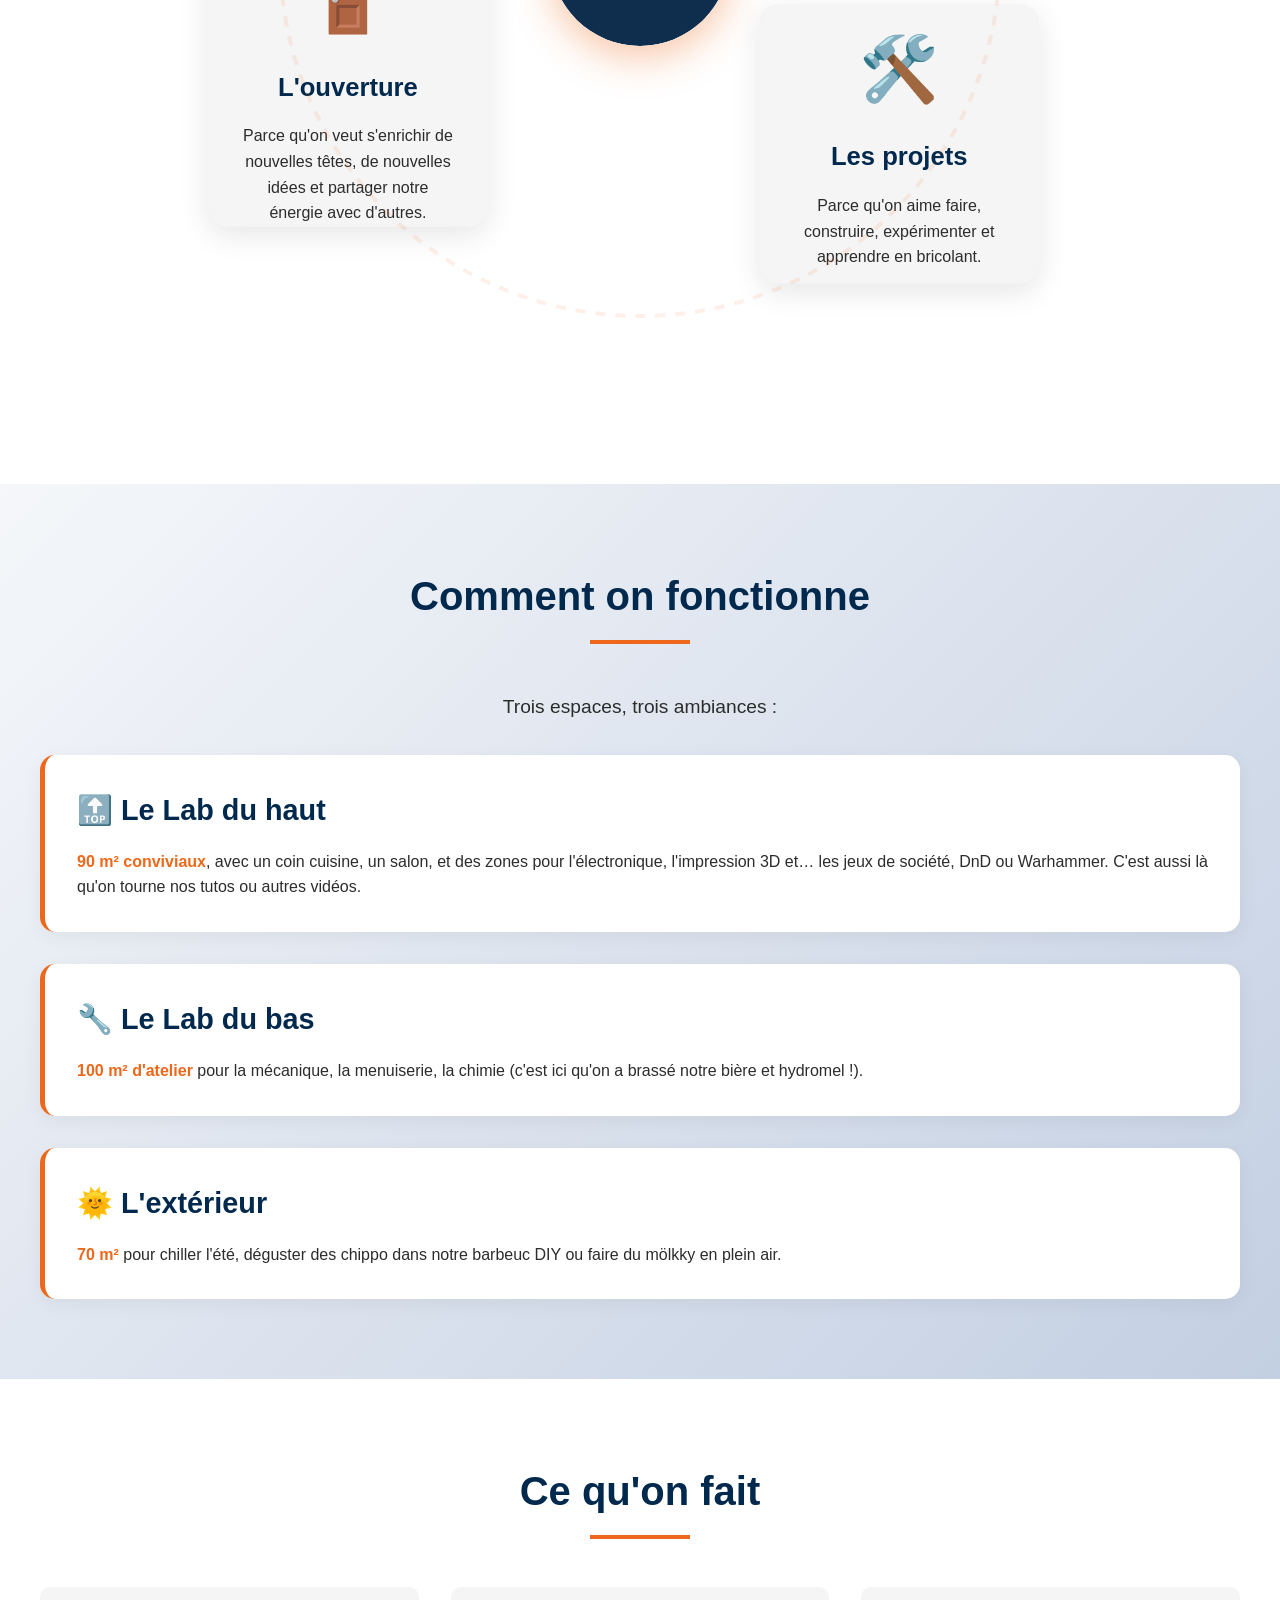
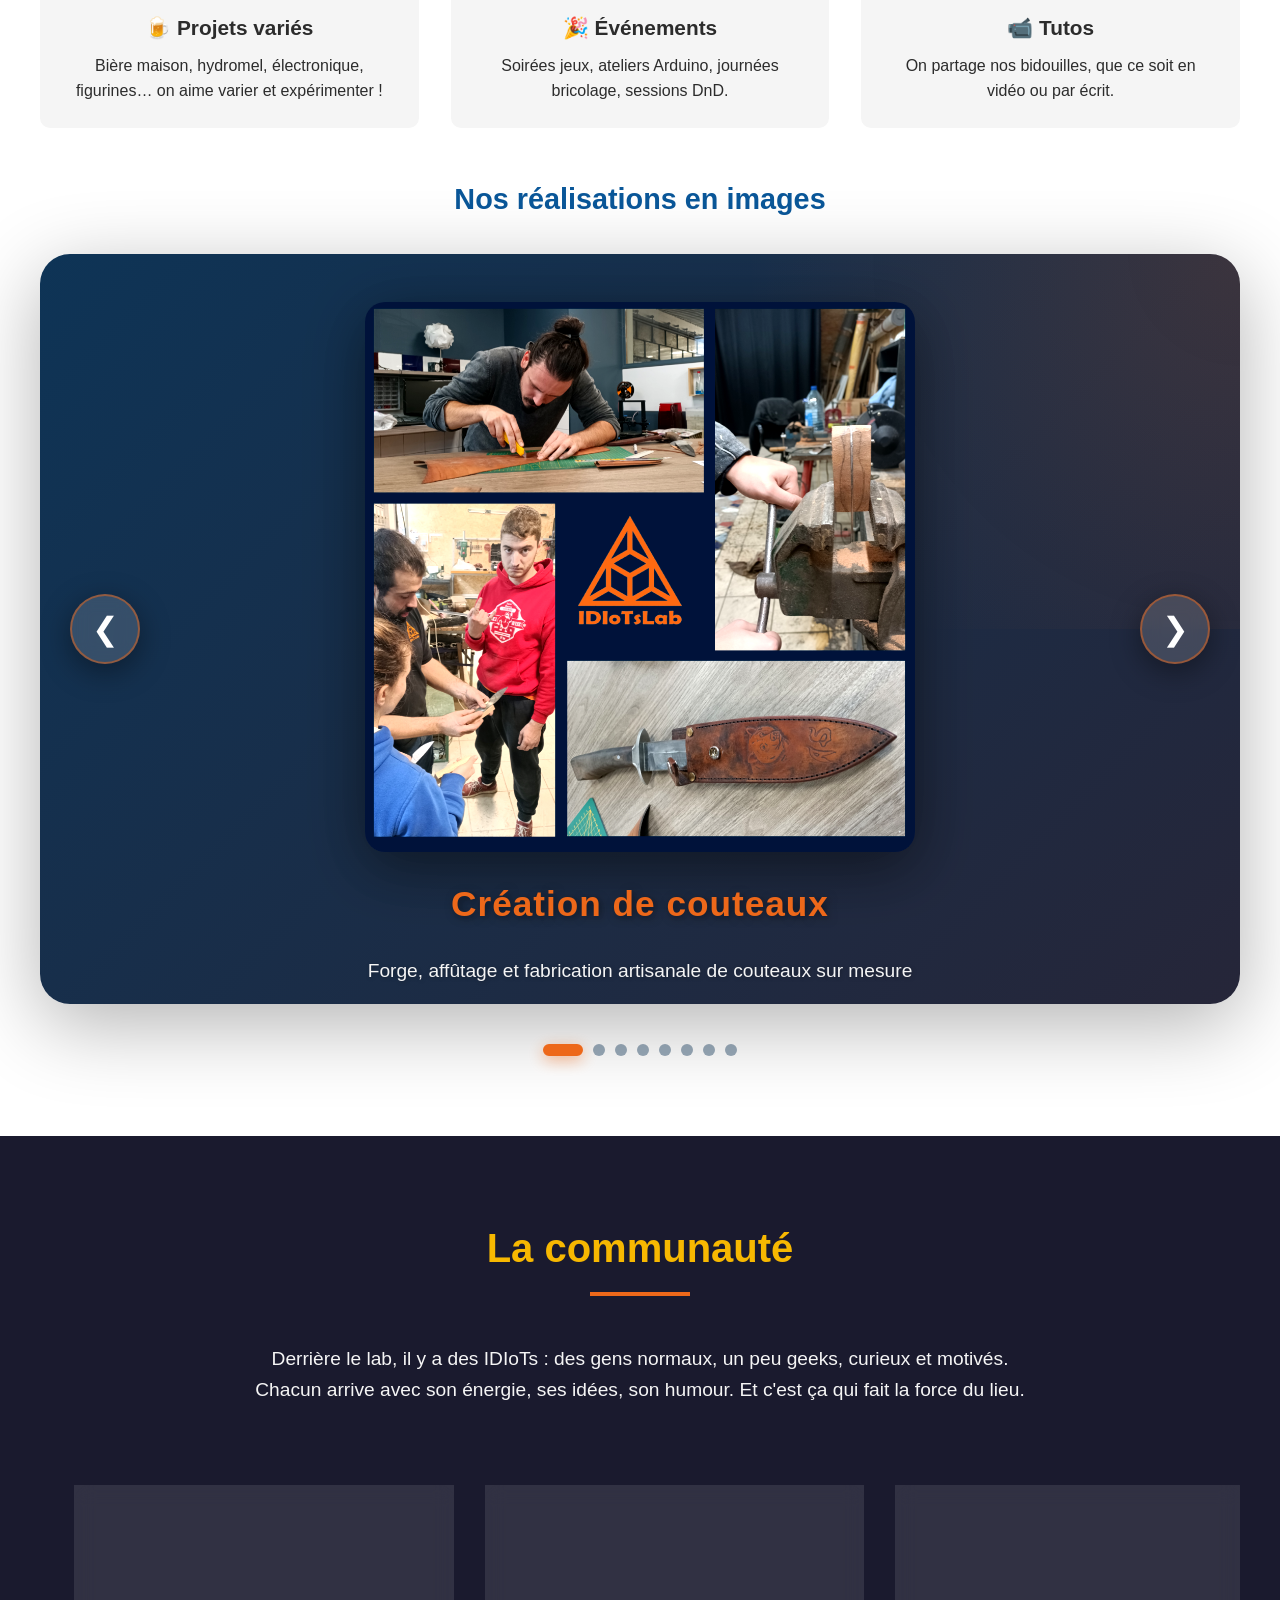
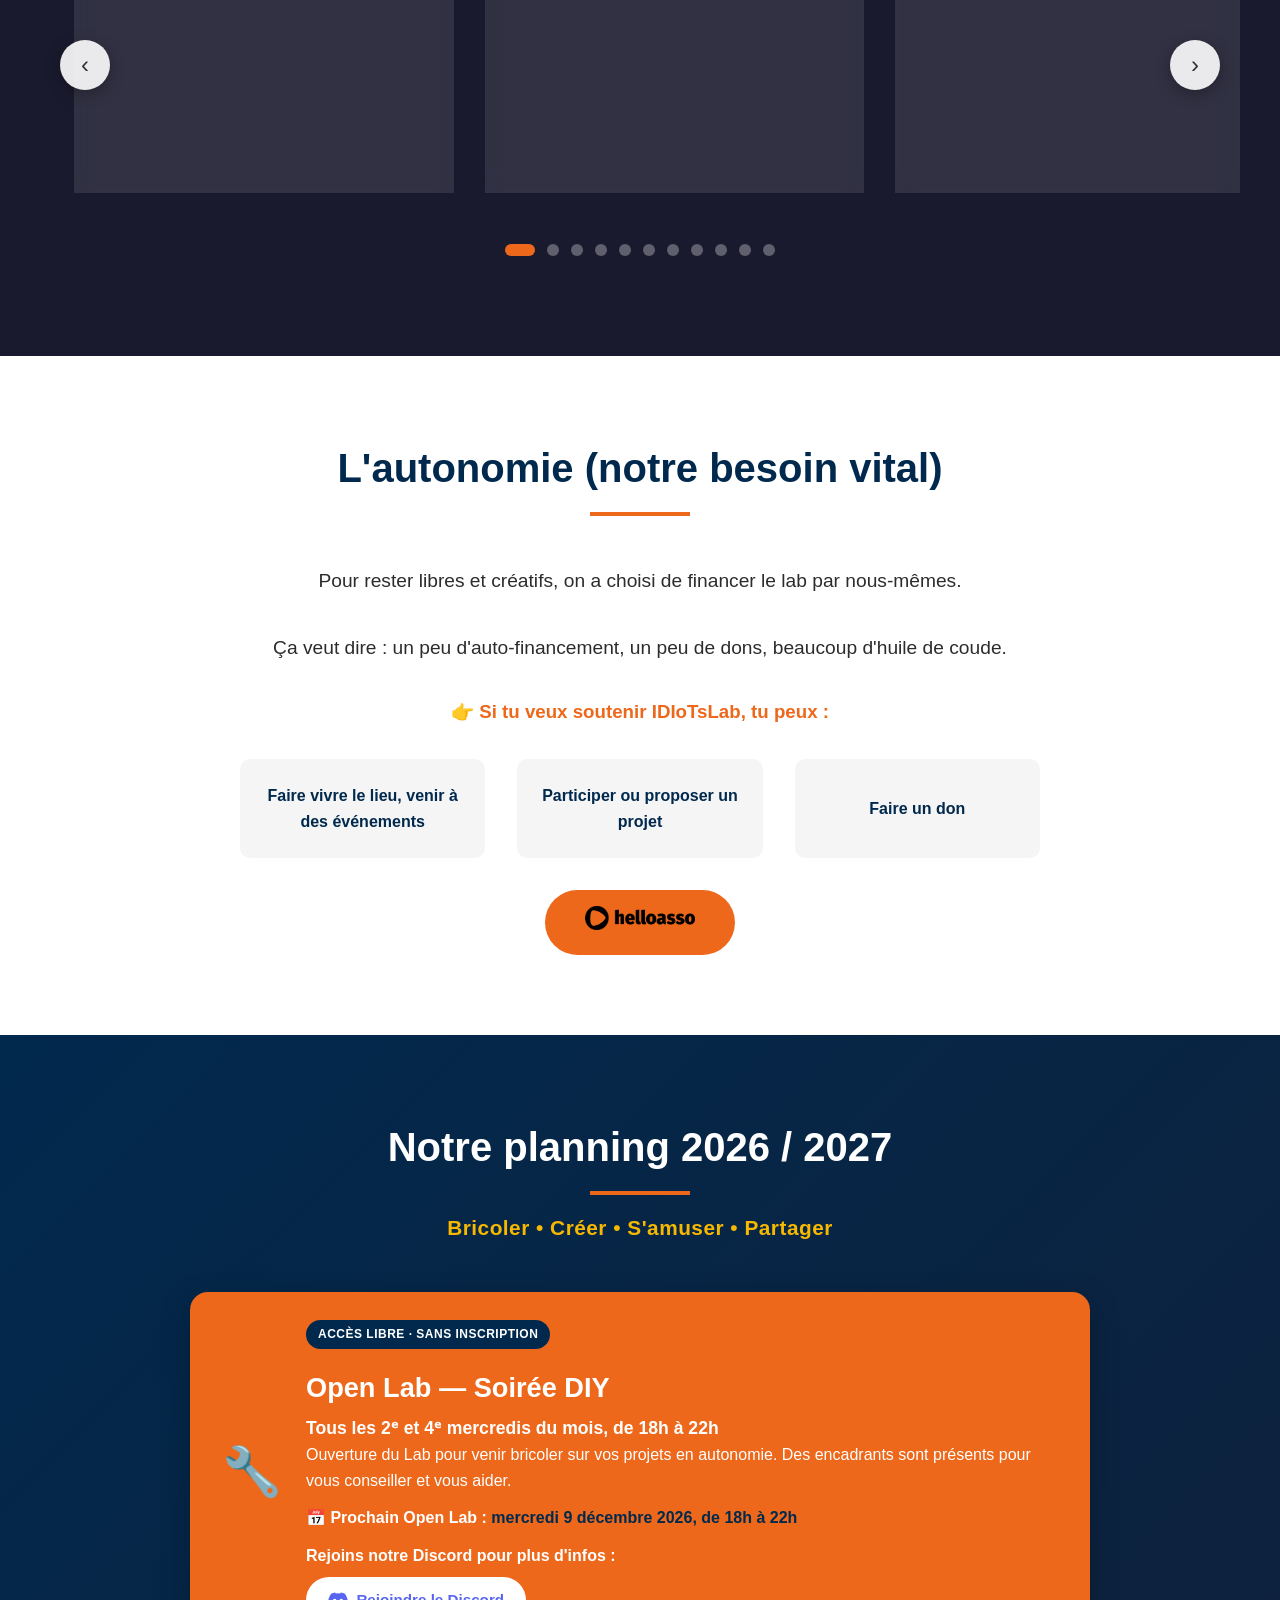
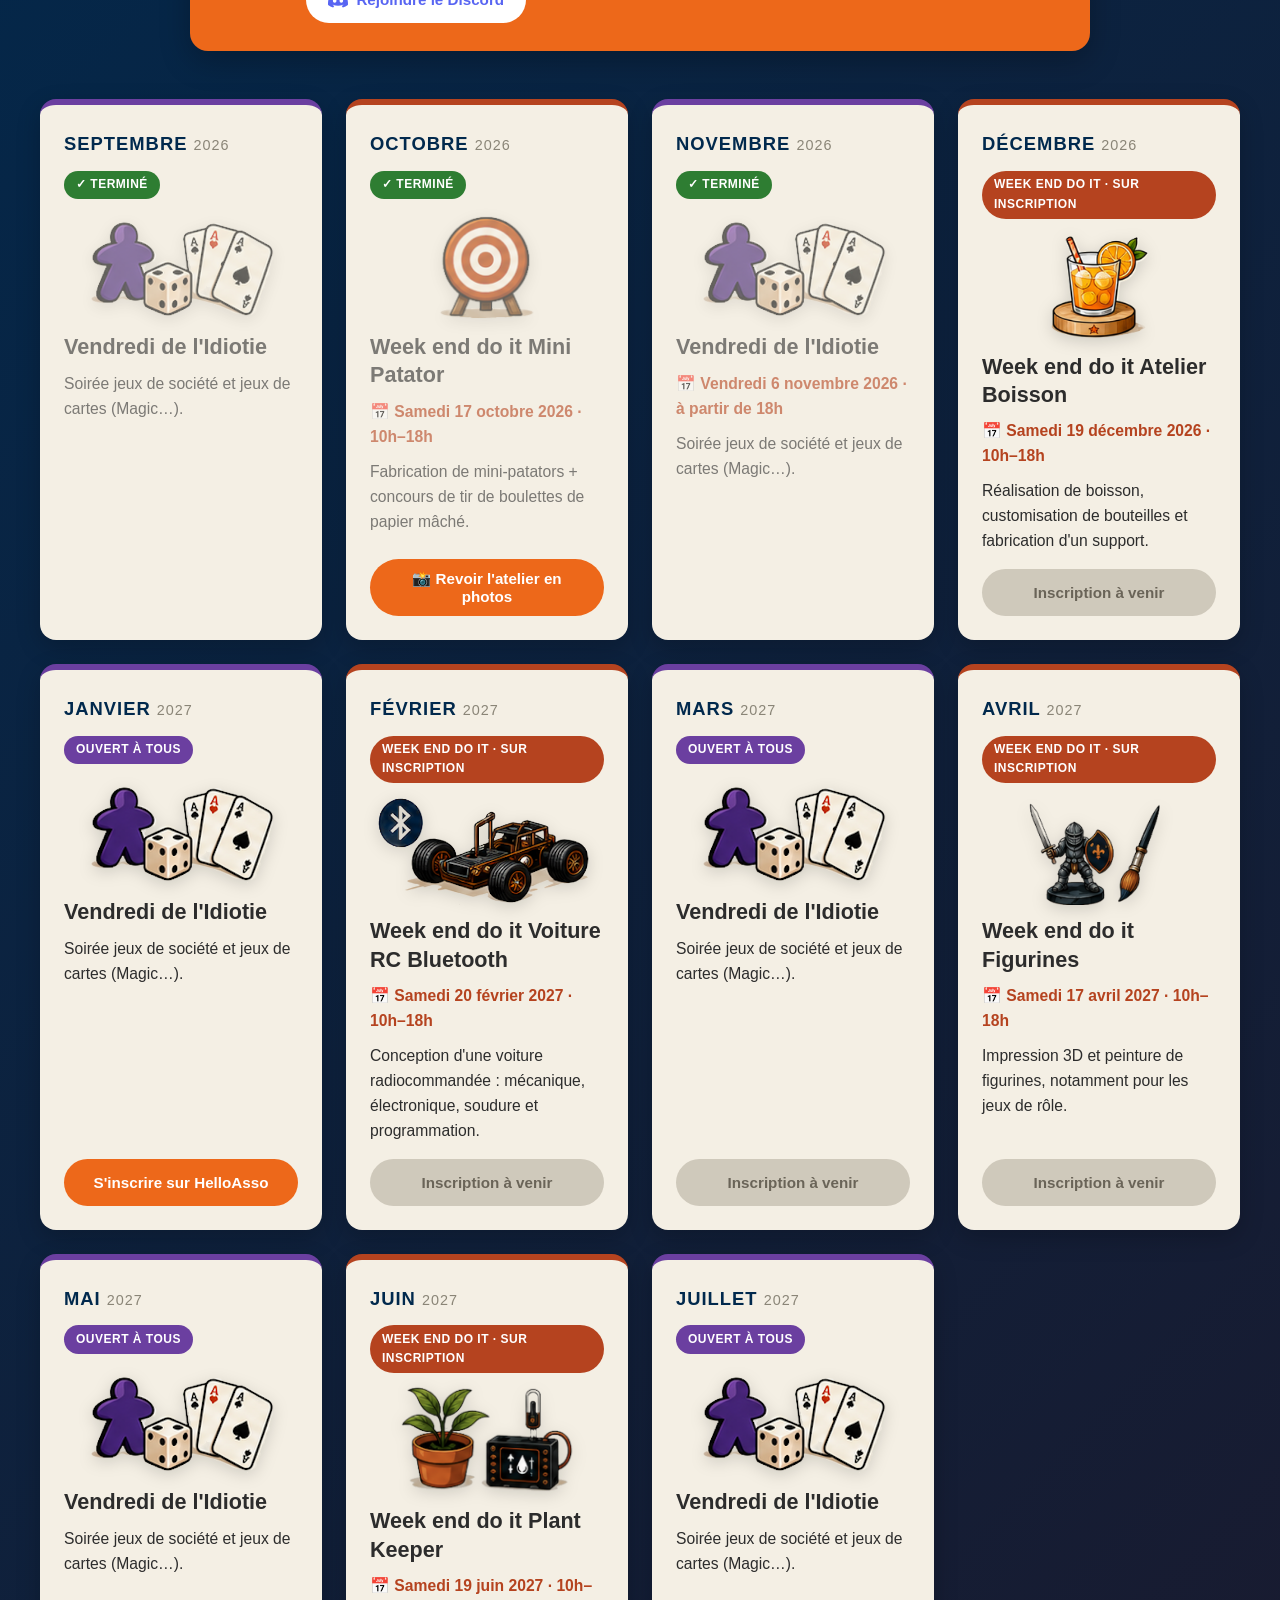
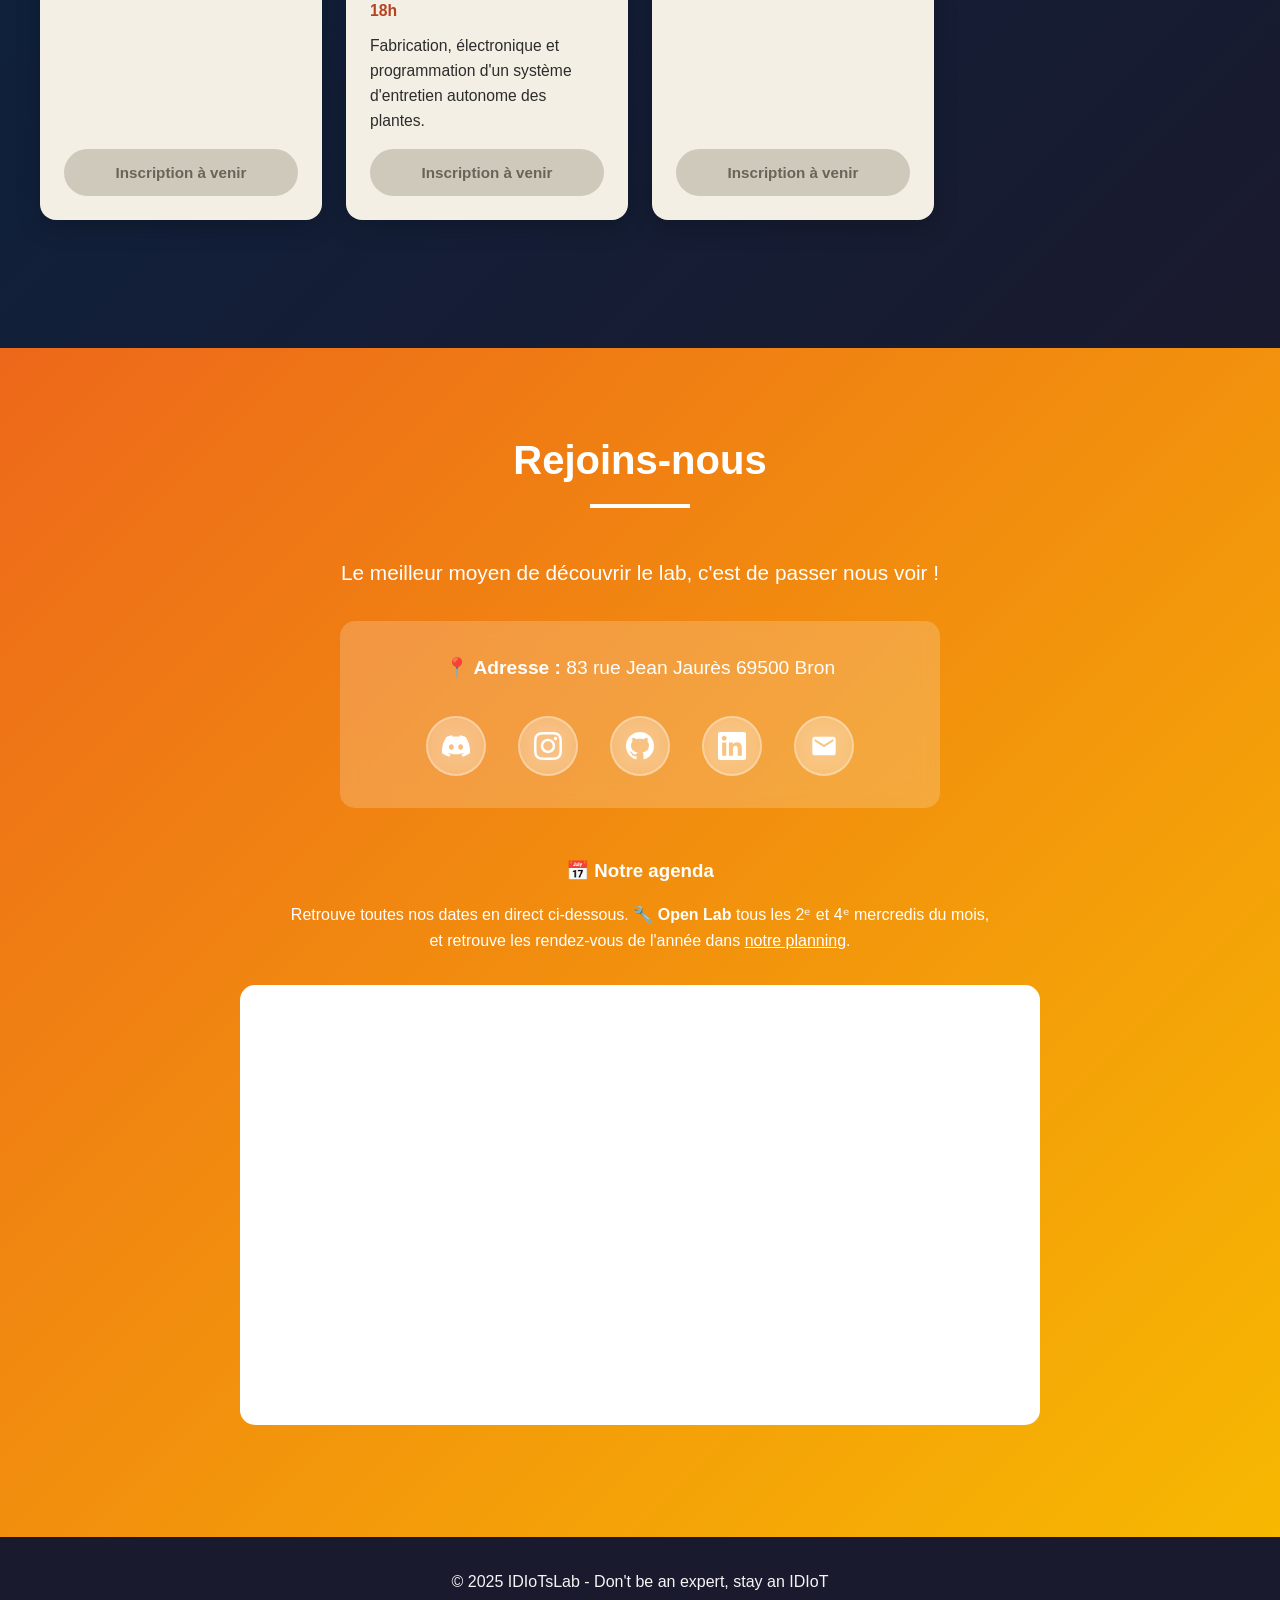
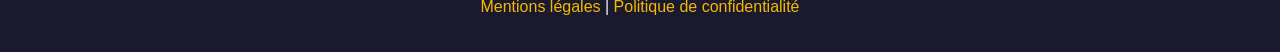
==== commit 20abf10c: "Planning : Vendredi de l'Idiotie de novembre fixé au 6 novembre 2026 Co-Authored-By: Claude Sonnet 5" ====
--- a/index.html
+++ b/index.html
@@ -388,11 +388,12 @@
                     <button type="button" class="helloasso-btn recap-btn" data-open-recap aria-haspopup="dialog">📸 Revoir l'atelier en photos</button>
                 </div>
 
-                <div class="planning-card idiotie" data-end="2026-11-30">
+                <div class="planning-card idiotie" data-end="2026-11-06">
                     <div class="planning-month">Novembre <span class="planning-year">2026</span></div>
                     <span class="planning-badge badge-idiotie">Ouvert à tous</span>
                     <div class="planning-illus"><img src="Ressources/planning/vendredi-idiotie.png" alt="Meeple, dé et cartes à jouer" loading="lazy"></div>
                     <h3>Vendredi de l'Idiotie</h3>
+                    <p class="planning-date">📅 Vendredi 6 novembre 2026 · à partir de 18h</p>
                     <p>Soirée jeux de société et jeux de cartes (Magic…).</p>
                     <a class="helloasso-btn disabled" data-event="novembre-2026" aria-disabled="true">Inscription à venir</a>
                 </div>
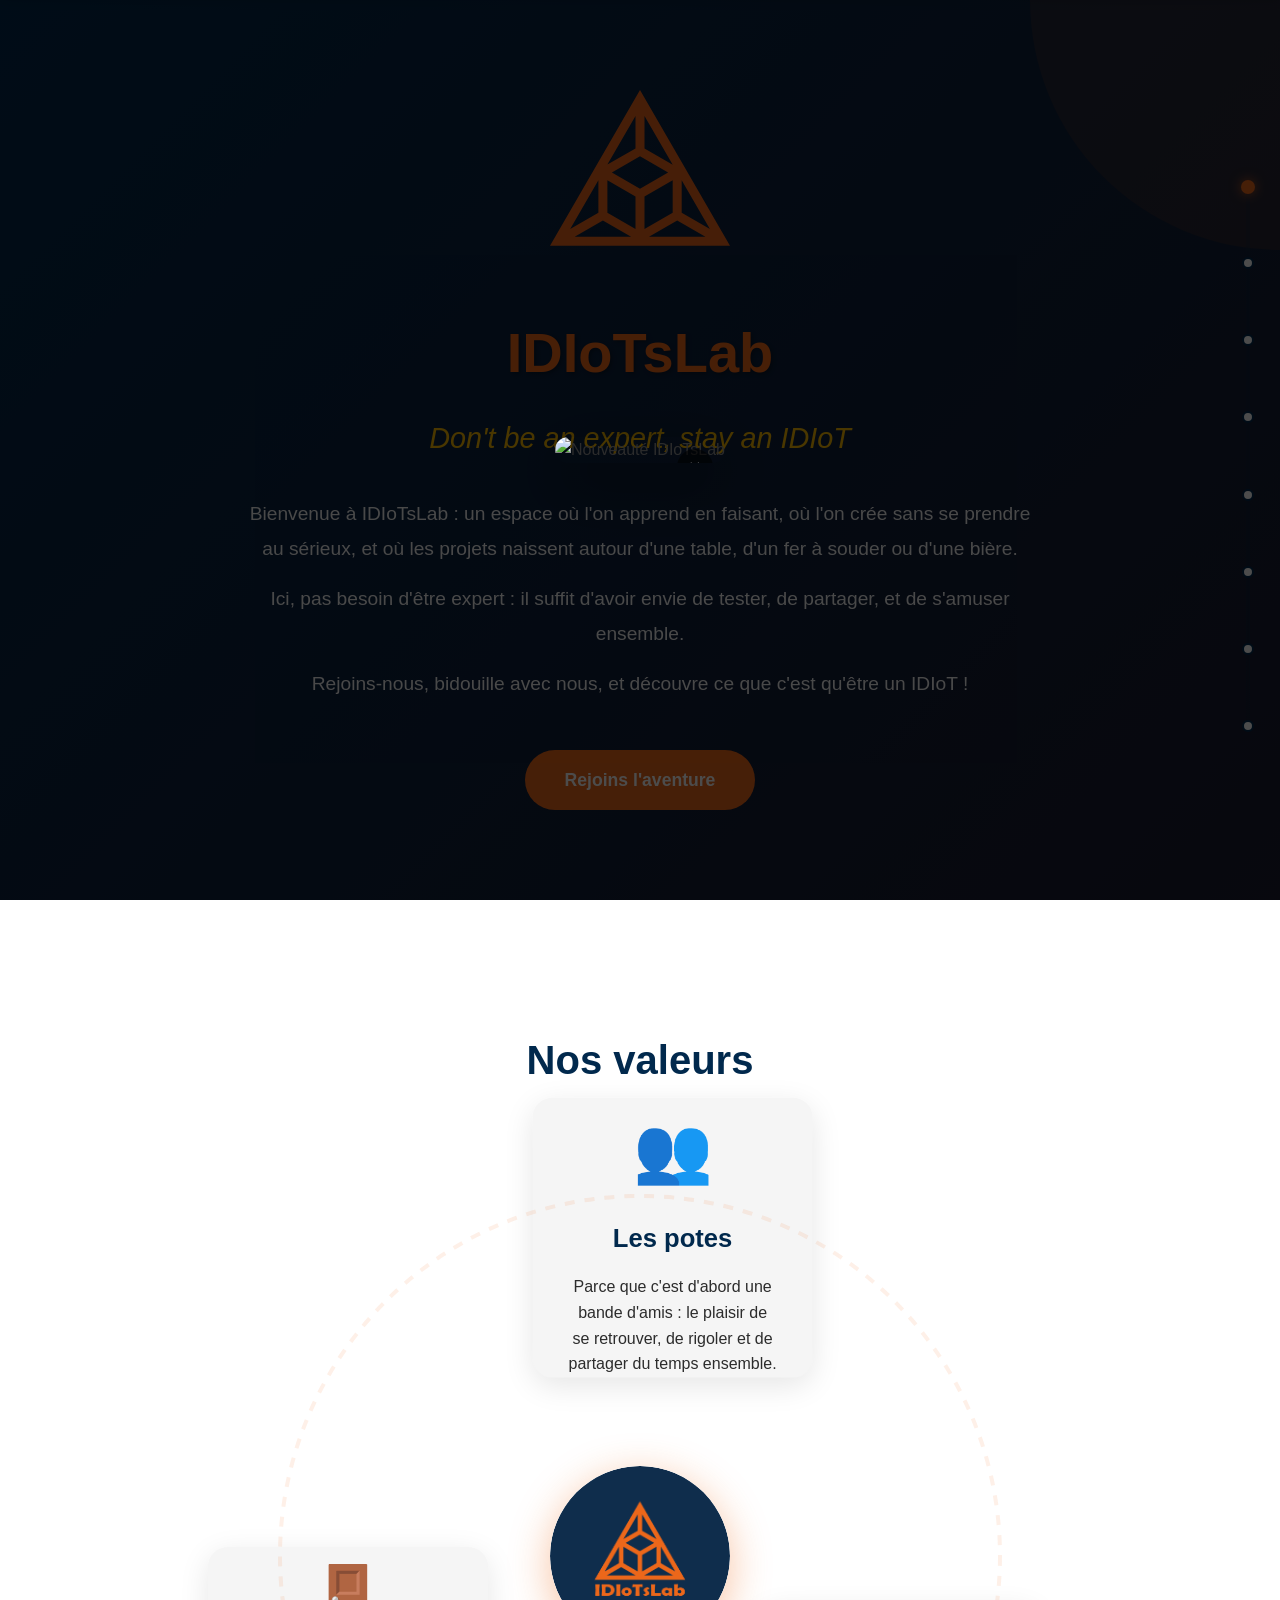
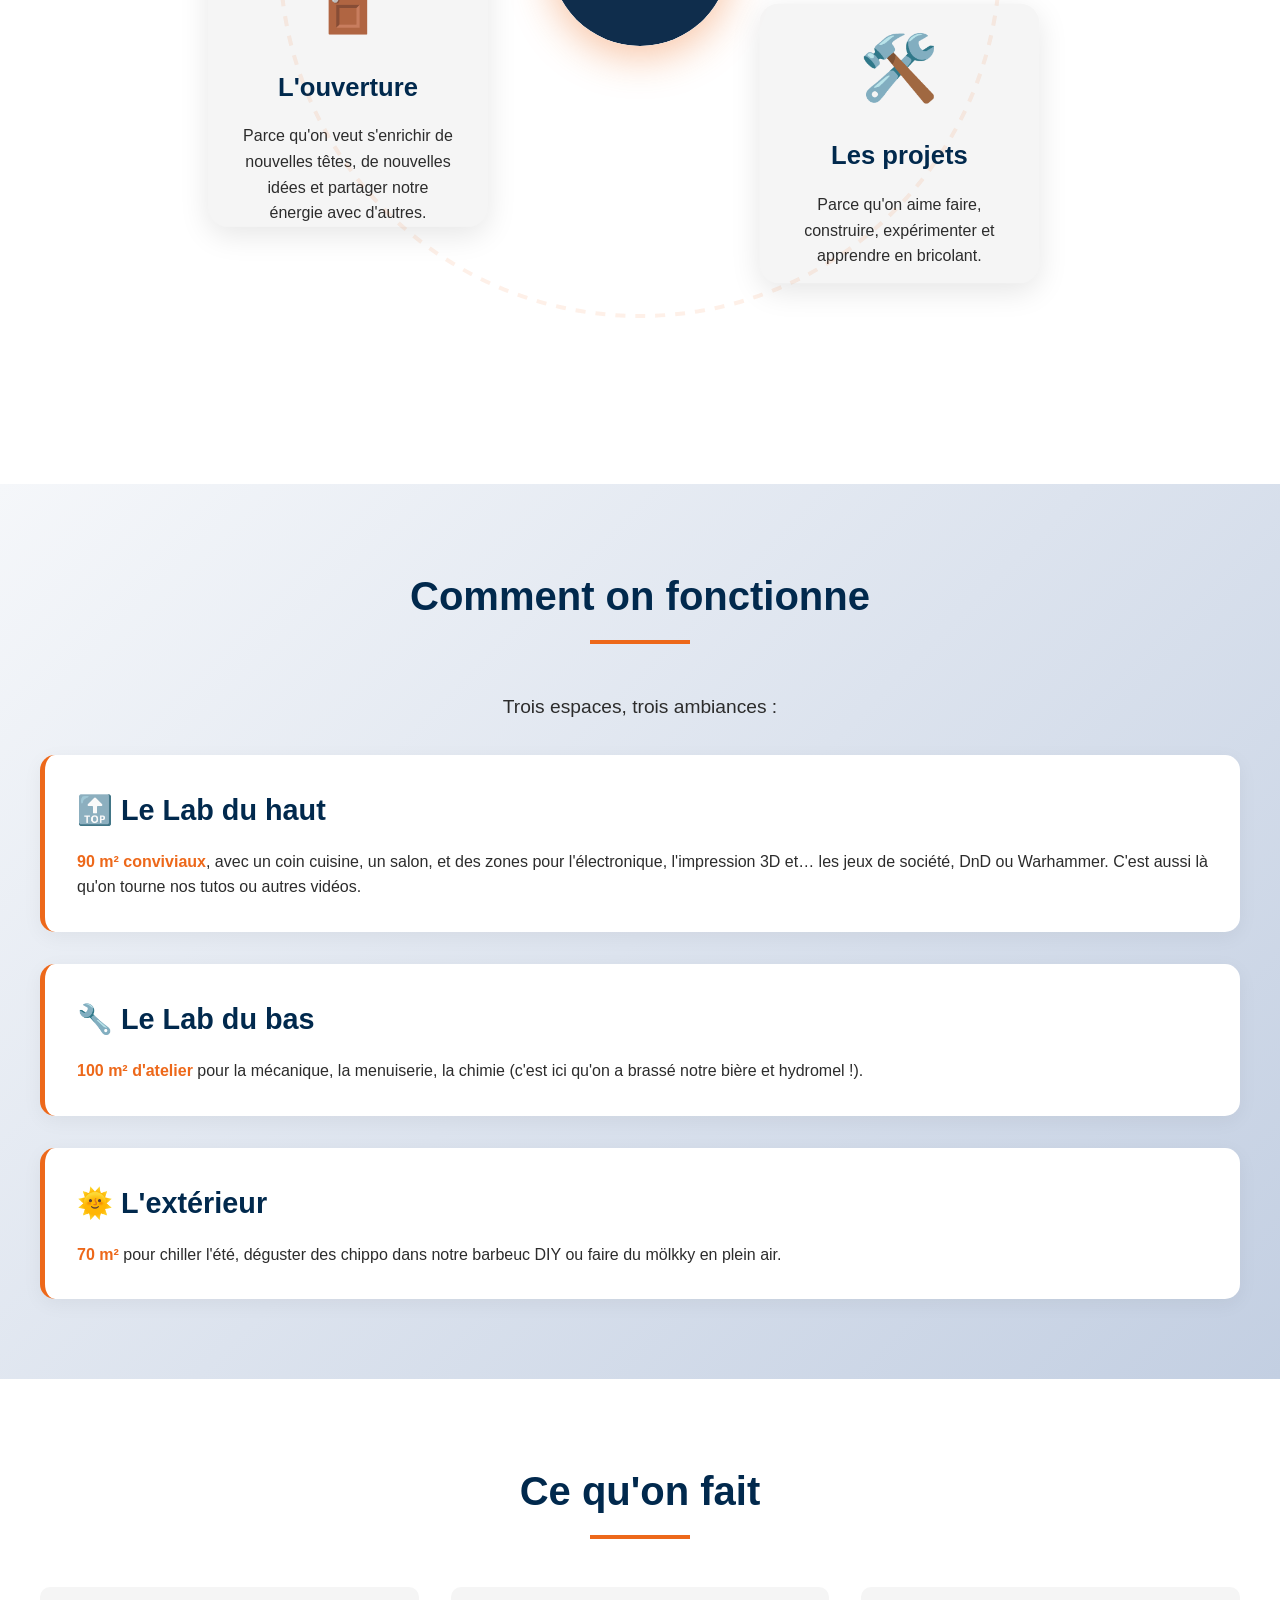
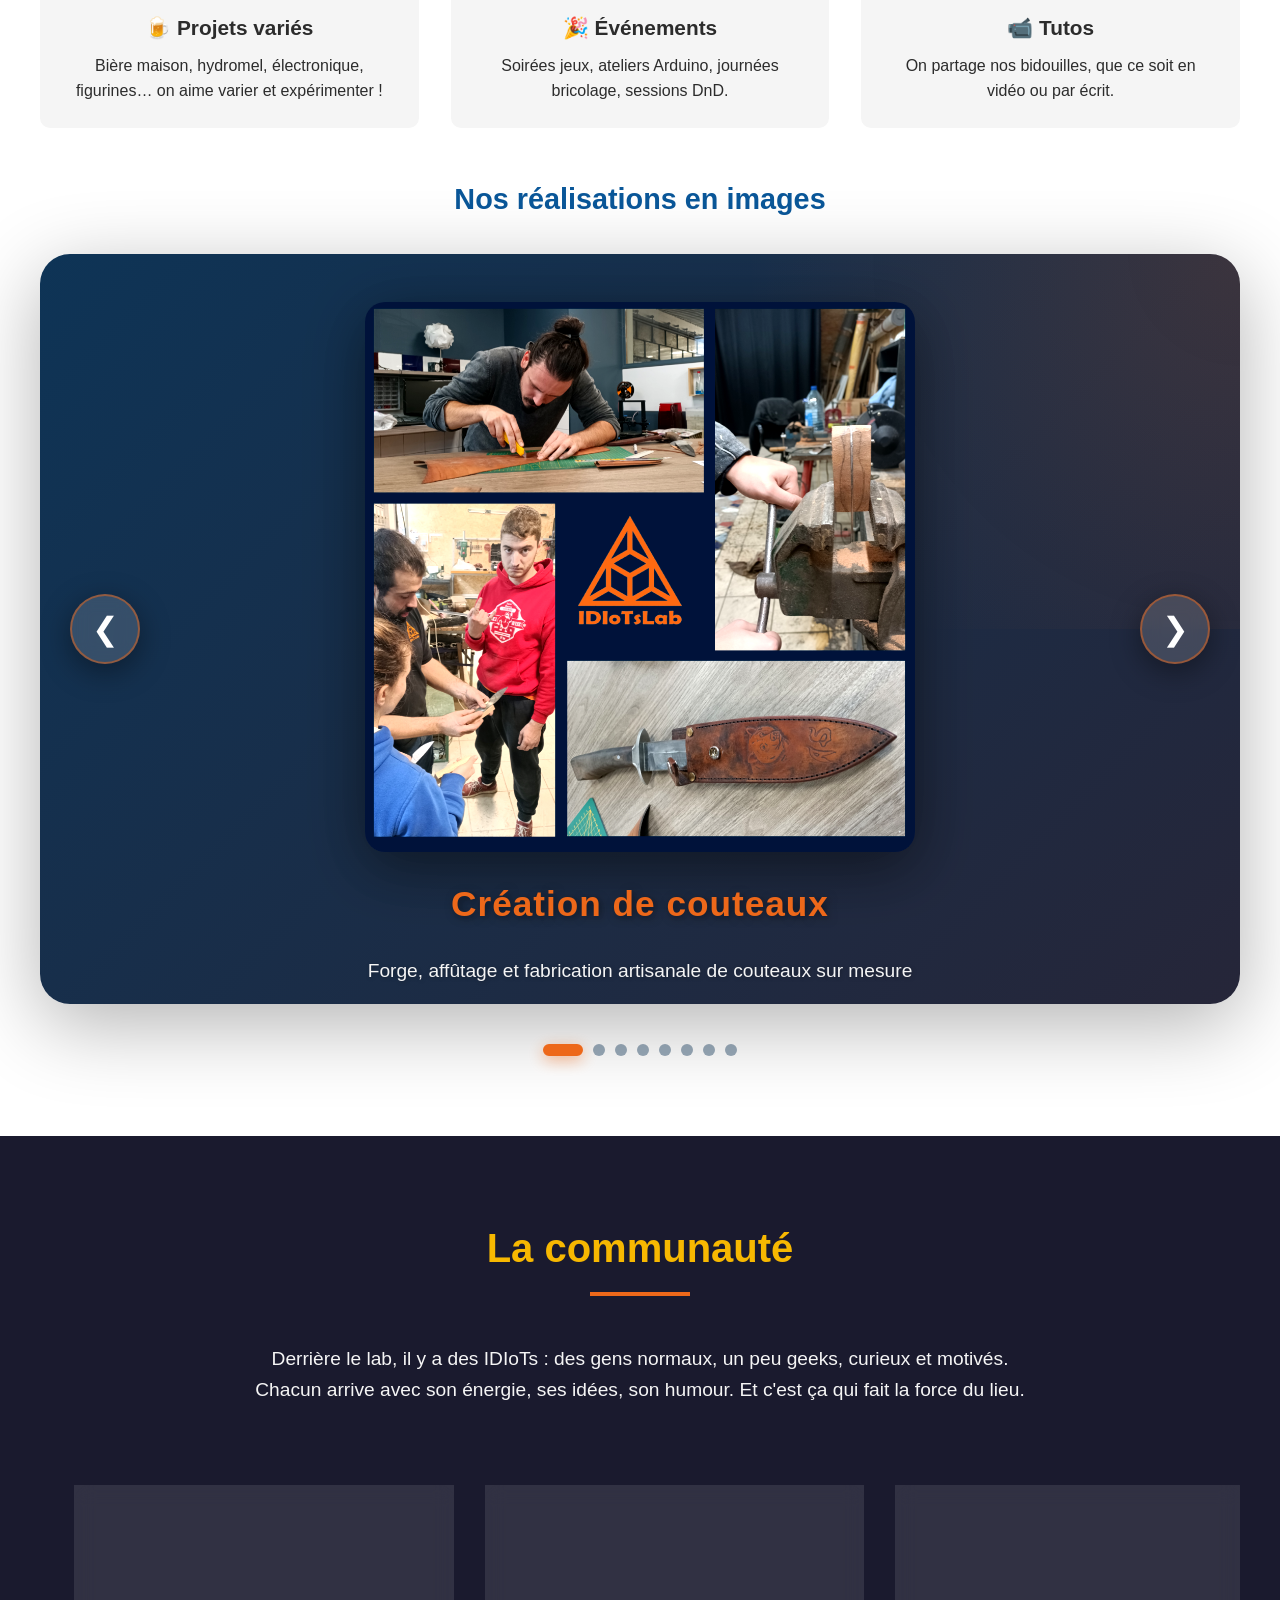
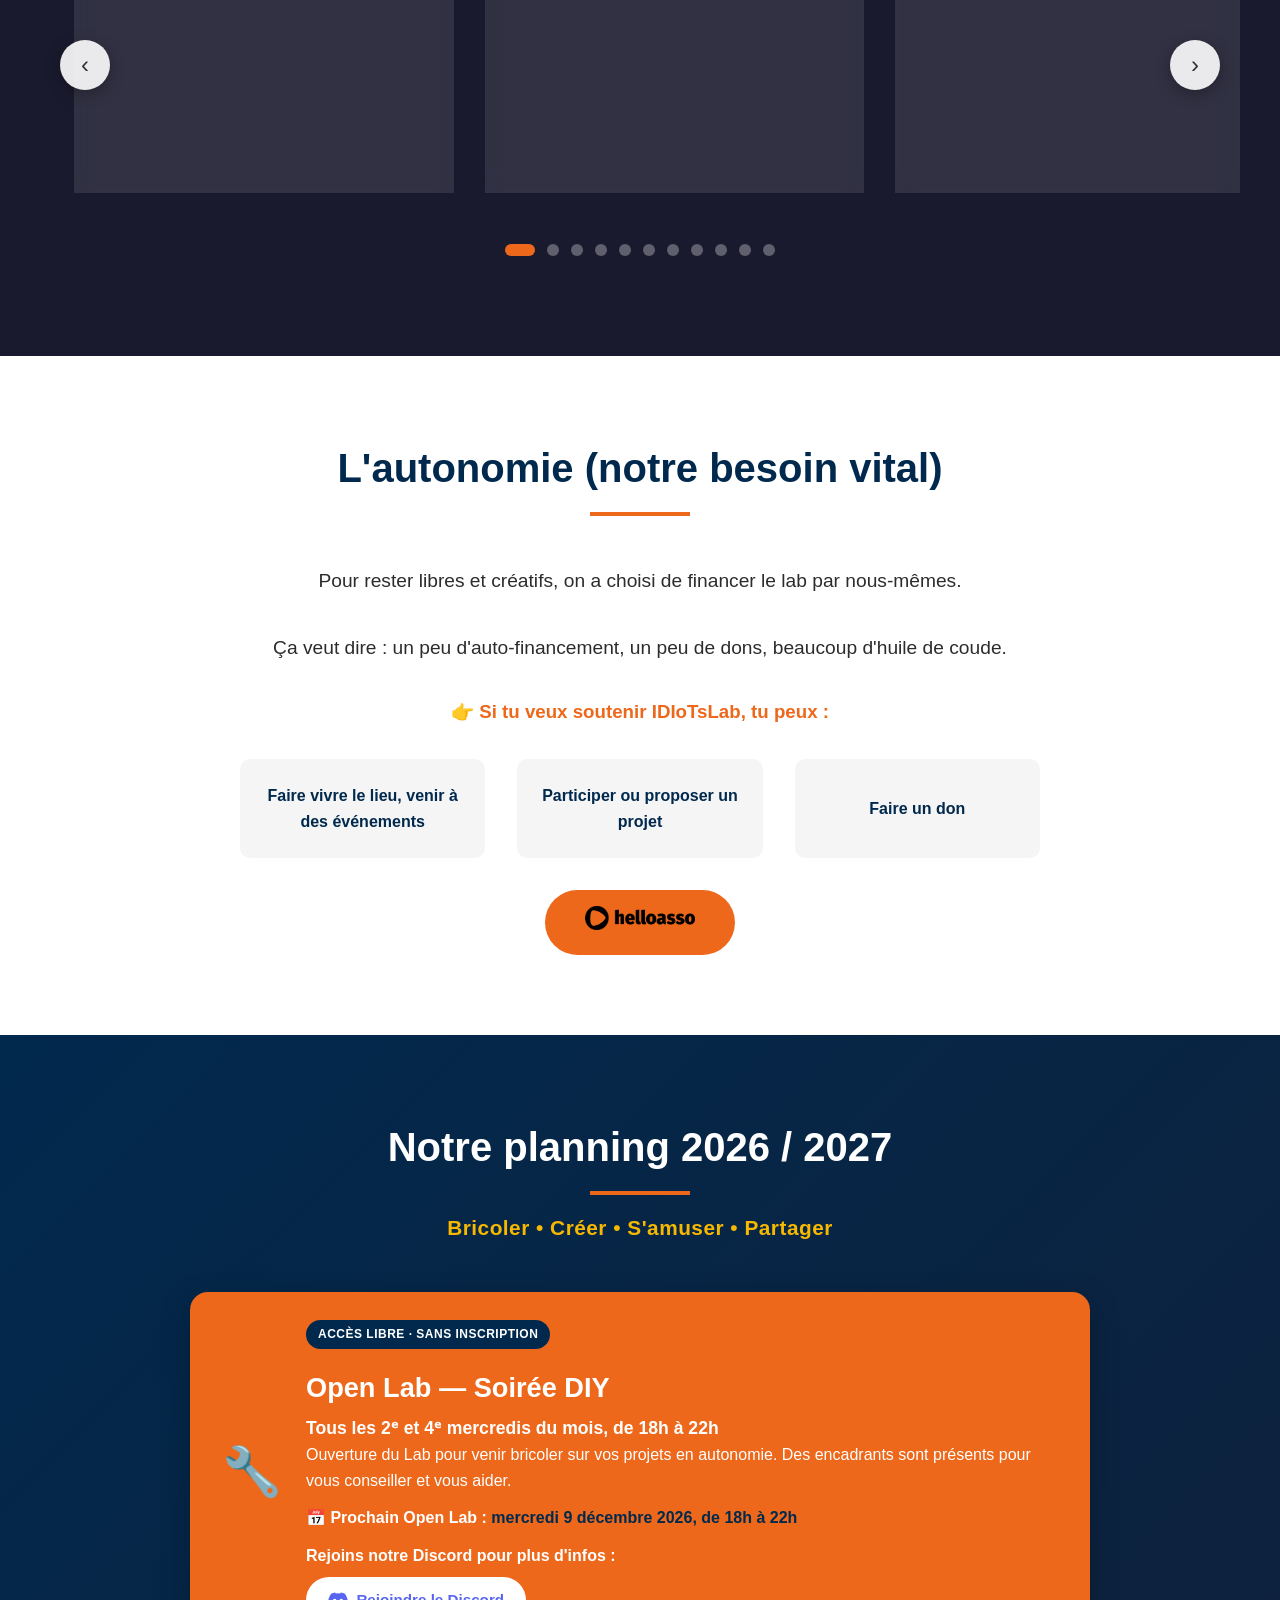
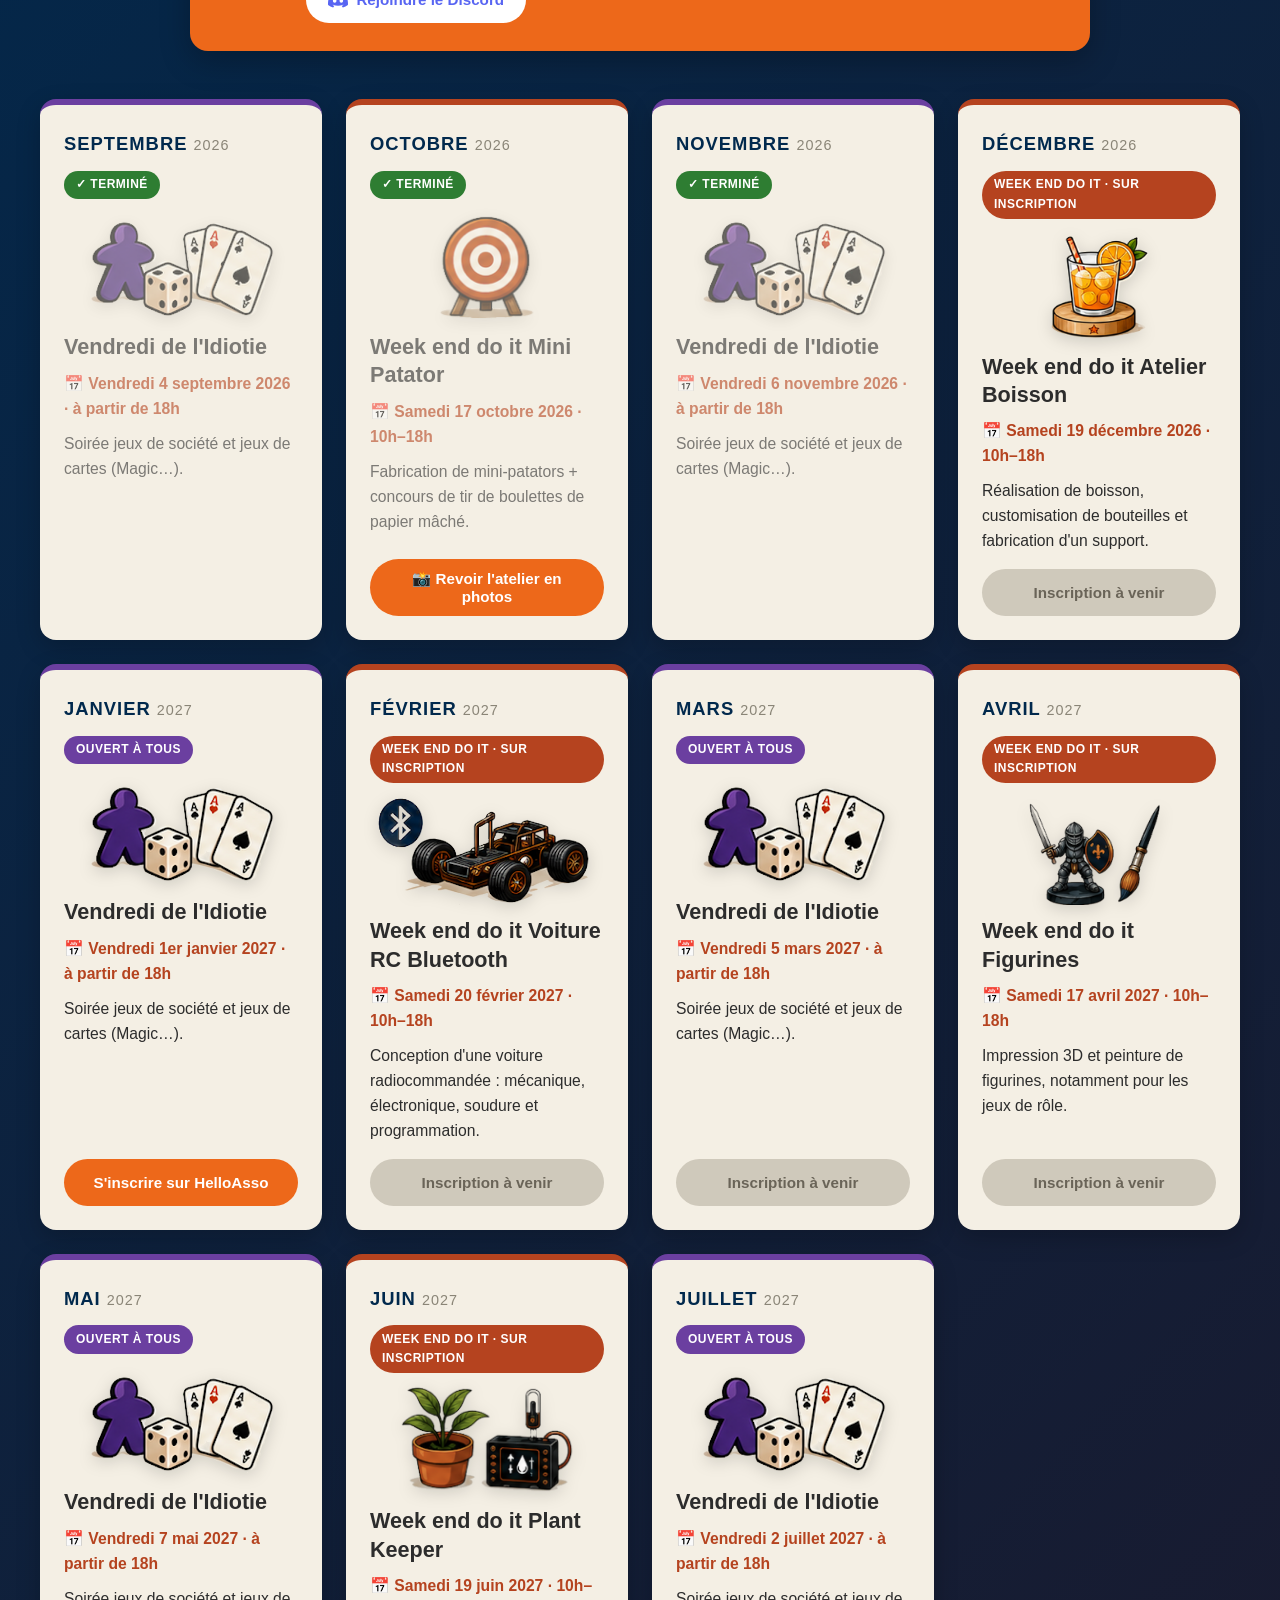
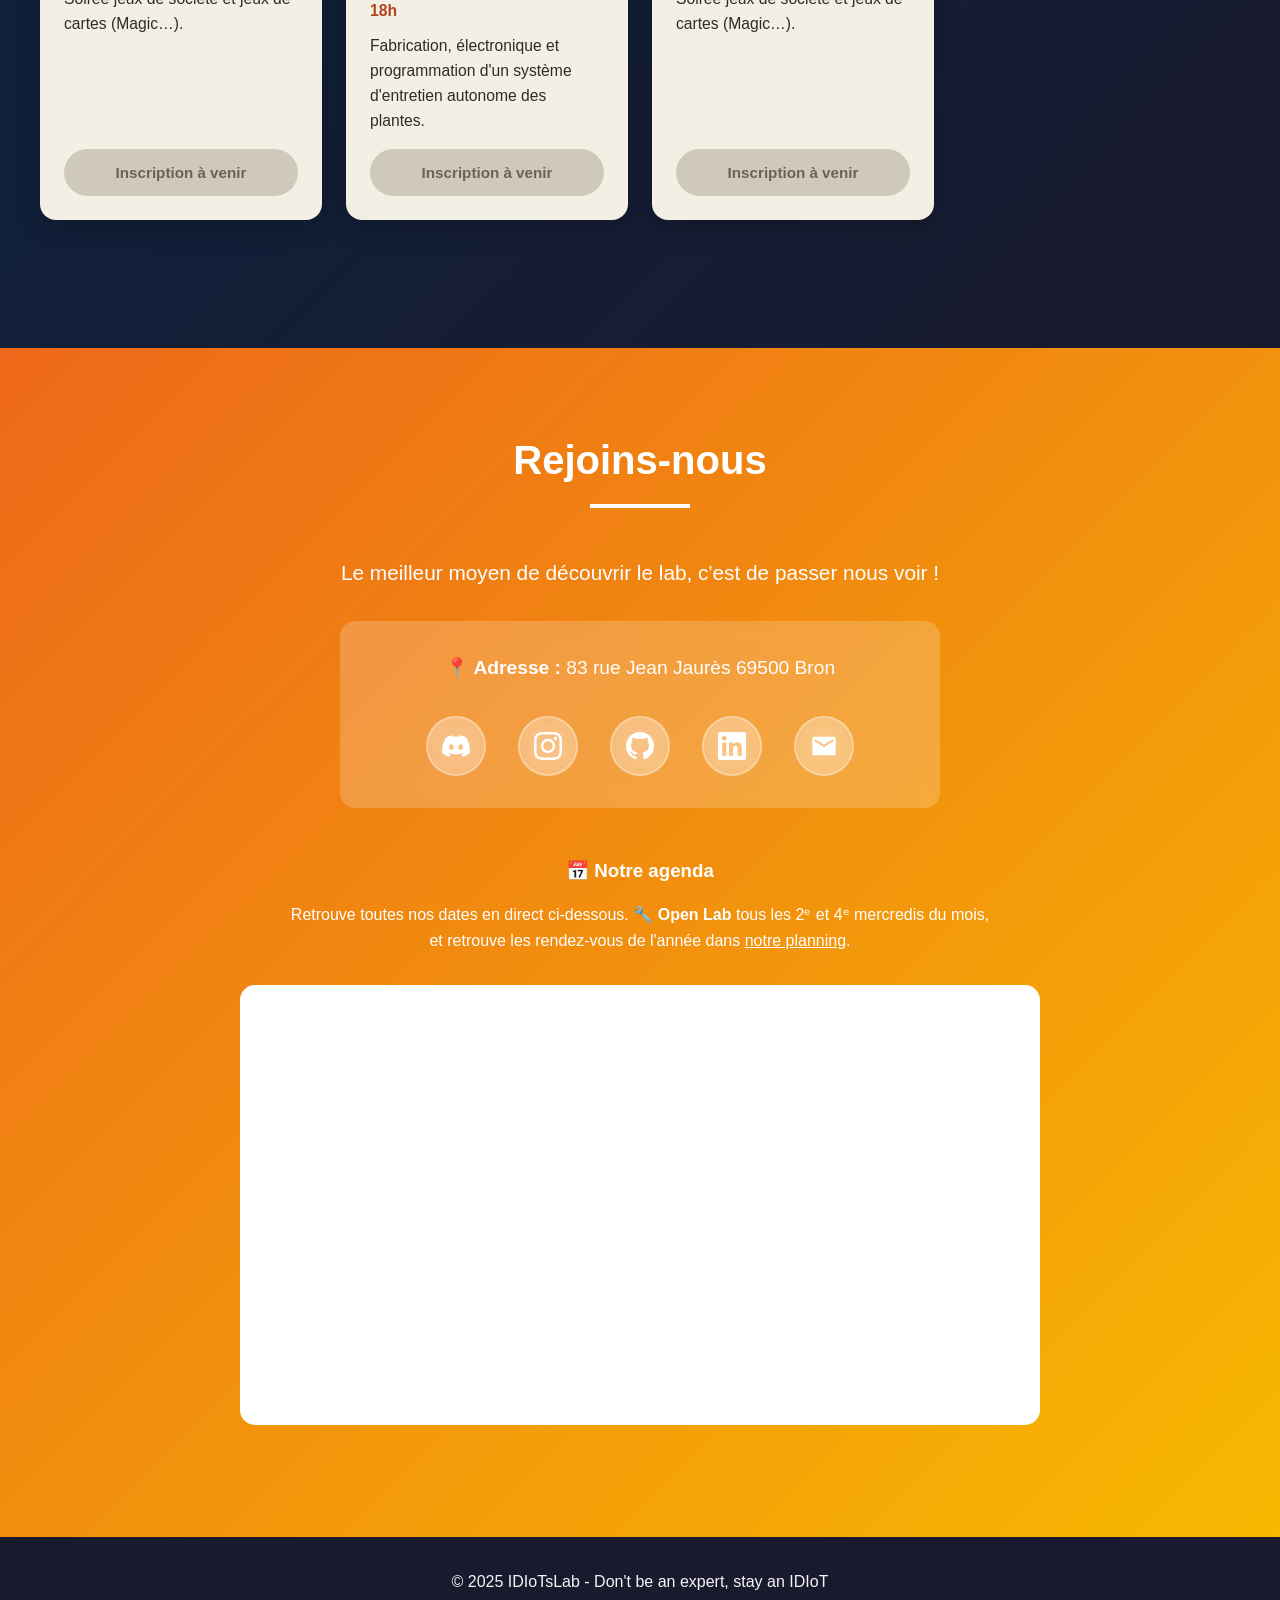
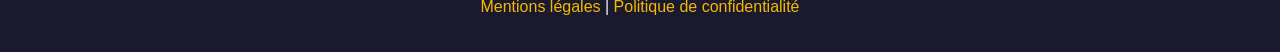
==== commit 16ff1afc: "Planning : Vendredis de l'Idiotie fixés au 1er vendredi du mois, un mois sur deux Co-Authored-By: Cl" ====
--- a/index.html
+++ b/index.html
@@ -369,11 +369,12 @@
 
             <!-- Grille des rendez-vous mensuels -->
             <div class="planning-grid">
-                <div class="planning-card idiotie" data-end="2026-09-30">
+                <div class="planning-card idiotie" data-end="2026-09-04">
                     <div class="planning-month">Septembre <span class="planning-year">2026</span></div>
                     <span class="planning-badge badge-idiotie">Ouvert à tous</span>
                     <div class="planning-illus"><img src="Ressources/planning/vendredi-idiotie.png" alt="Meeple, dé et cartes à jouer" loading="lazy"></div>
                     <h3>Vendredi de l'Idiotie</h3>
+                    <p class="planning-date">📅 Vendredi 4 septembre 2026 · à partir de 18h</p>
                     <p>Soirée jeux de société et jeux de cartes (Magic…).</p>
                     <a class="helloasso-btn disabled" data-event="septembre-2026" aria-disabled="true">Inscription à venir</a>
                 </div>
@@ -408,11 +409,12 @@
                     <a class="helloasso-btn disabled" data-event="decembre-2026" aria-disabled="true">Inscription à venir</a>
                 </div>
 
-                <div class="planning-card idiotie" data-end="2027-01-31">
+                <div class="planning-card idiotie" data-end="2027-01-01">
                     <div class="planning-month">Janvier <span class="planning-year">2027</span></div>
                     <span class="planning-badge badge-idiotie">Ouvert à tous</span>
                     <div class="planning-illus"><img src="Ressources/planning/vendredi-idiotie.png" alt="Meeple, dé et cartes à jouer" loading="lazy"></div>
                     <h3>Vendredi de l'Idiotie</h3>
+                    <p class="planning-date">📅 Vendredi 1er janvier 2027 · à partir de 18h</p>
                     <p>Soirée jeux de société et jeux de cartes (Magic…).</p>
                     <a class="helloasso-btn disabled" data-event="janvier-2027" aria-disabled="true">Inscription à venir</a>
                 </div>
@@ -427,11 +429,12 @@
                     <a class="helloasso-btn disabled" data-event="fevrier-2027" aria-disabled="true">Inscription à venir</a>
                 </div>
 
-                <div class="planning-card idiotie" data-end="2027-03-31">
+                <div class="planning-card idiotie" data-end="2027-03-05">
                     <div class="planning-month">Mars <span class="planning-year">2027</span></div>
                     <span class="planning-badge badge-idiotie">Ouvert à tous</span>
                     <div class="planning-illus"><img src="Ressources/planning/vendredi-idiotie.png" alt="Meeple, dé et cartes à jouer" loading="lazy"></div>
                     <h3>Vendredi de l'Idiotie</h3>
+                    <p class="planning-date">📅 Vendredi 5 mars 2027 · à partir de 18h</p>
                     <p>Soirée jeux de société et jeux de cartes (Magic…).</p>
                     <a class="helloasso-btn disabled" data-event="mars-2027" aria-disabled="true">Inscription à venir</a>
                 </div>
@@ -446,11 +449,12 @@
                     <a class="helloasso-btn disabled" data-event="avril-2027" aria-disabled="true">Inscription à venir</a>
                 </div>
 
-                <div class="planning-card idiotie" data-end="2027-05-31">
+                <div class="planning-card idiotie" data-end="2027-05-07">
                     <div class="planning-month">Mai <span class="planning-year">2027</span></div>
                     <span class="planning-badge badge-idiotie">Ouvert à tous</span>
                     <div class="planning-illus"><img src="Ressources/planning/vendredi-idiotie.png" alt="Meeple, dé et cartes à jouer" loading="lazy"></div>
                     <h3>Vendredi de l'Idiotie</h3>
+                    <p class="planning-date">📅 Vendredi 7 mai 2027 · à partir de 18h</p>
                     <p>Soirée jeux de société et jeux de cartes (Magic…).</p>
                     <a class="helloasso-btn disabled" data-event="mai-2027" aria-disabled="true">Inscription à venir</a>
                 </div>
@@ -465,11 +469,12 @@
                     <a class="helloasso-btn disabled" data-event="juin-2027" aria-disabled="true">Inscription à venir</a>
                 </div>
 
-                <div class="planning-card idiotie" data-end="2027-07-31">
+                <div class="planning-card idiotie" data-end="2027-07-02">
                     <div class="planning-month">Juillet <span class="planning-year">2027</span></div>
                     <span class="planning-badge badge-idiotie">Ouvert à tous</span>
                     <div class="planning-illus"><img src="Ressources/planning/vendredi-idiotie.png" alt="Meeple, dé et cartes à jouer" loading="lazy"></div>
                     <h3>Vendredi de l'Idiotie</h3>
+                    <p class="planning-date">📅 Vendredi 2 juillet 2027 · à partir de 18h</p>
                     <p>Soirée jeux de société et jeux de cartes (Magic…).</p>
                     <a class="helloasso-btn disabled" data-event="juillet-2027" aria-disabled="true">Inscription à venir</a>
                 </div>
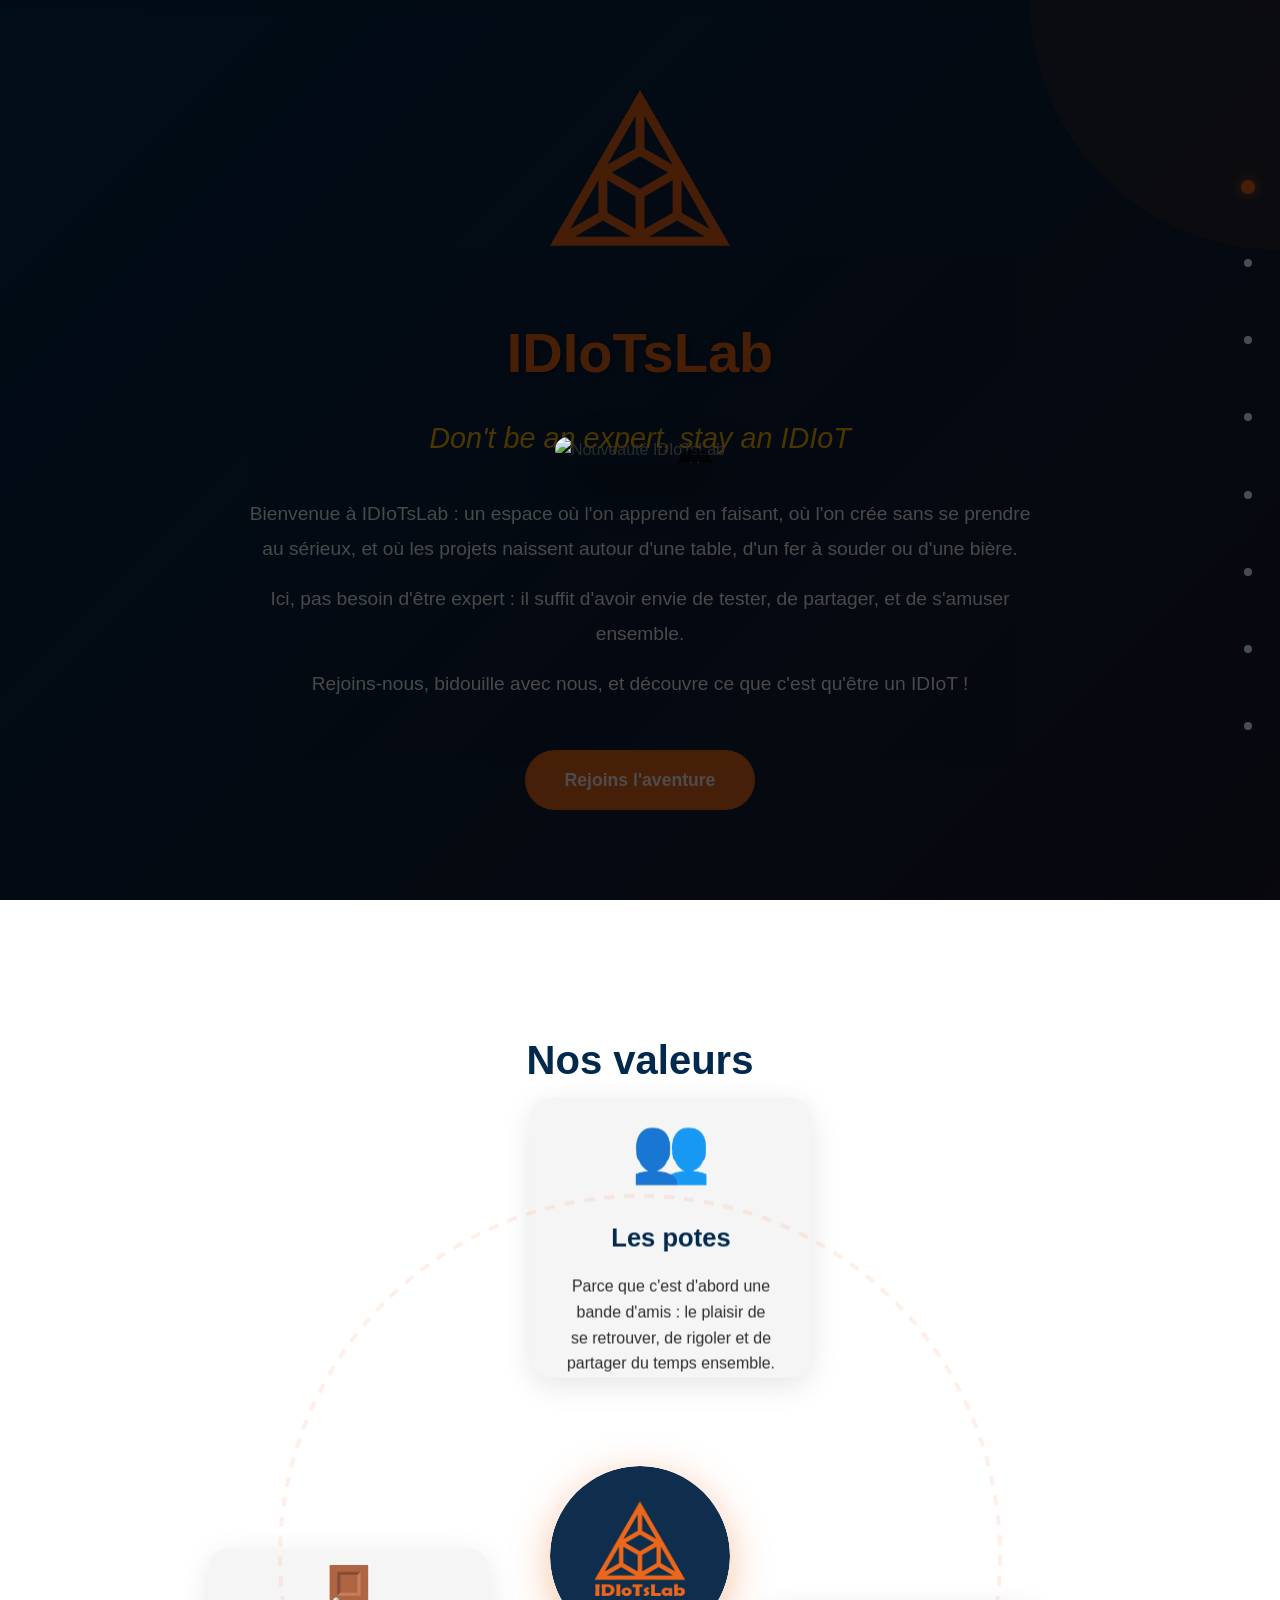
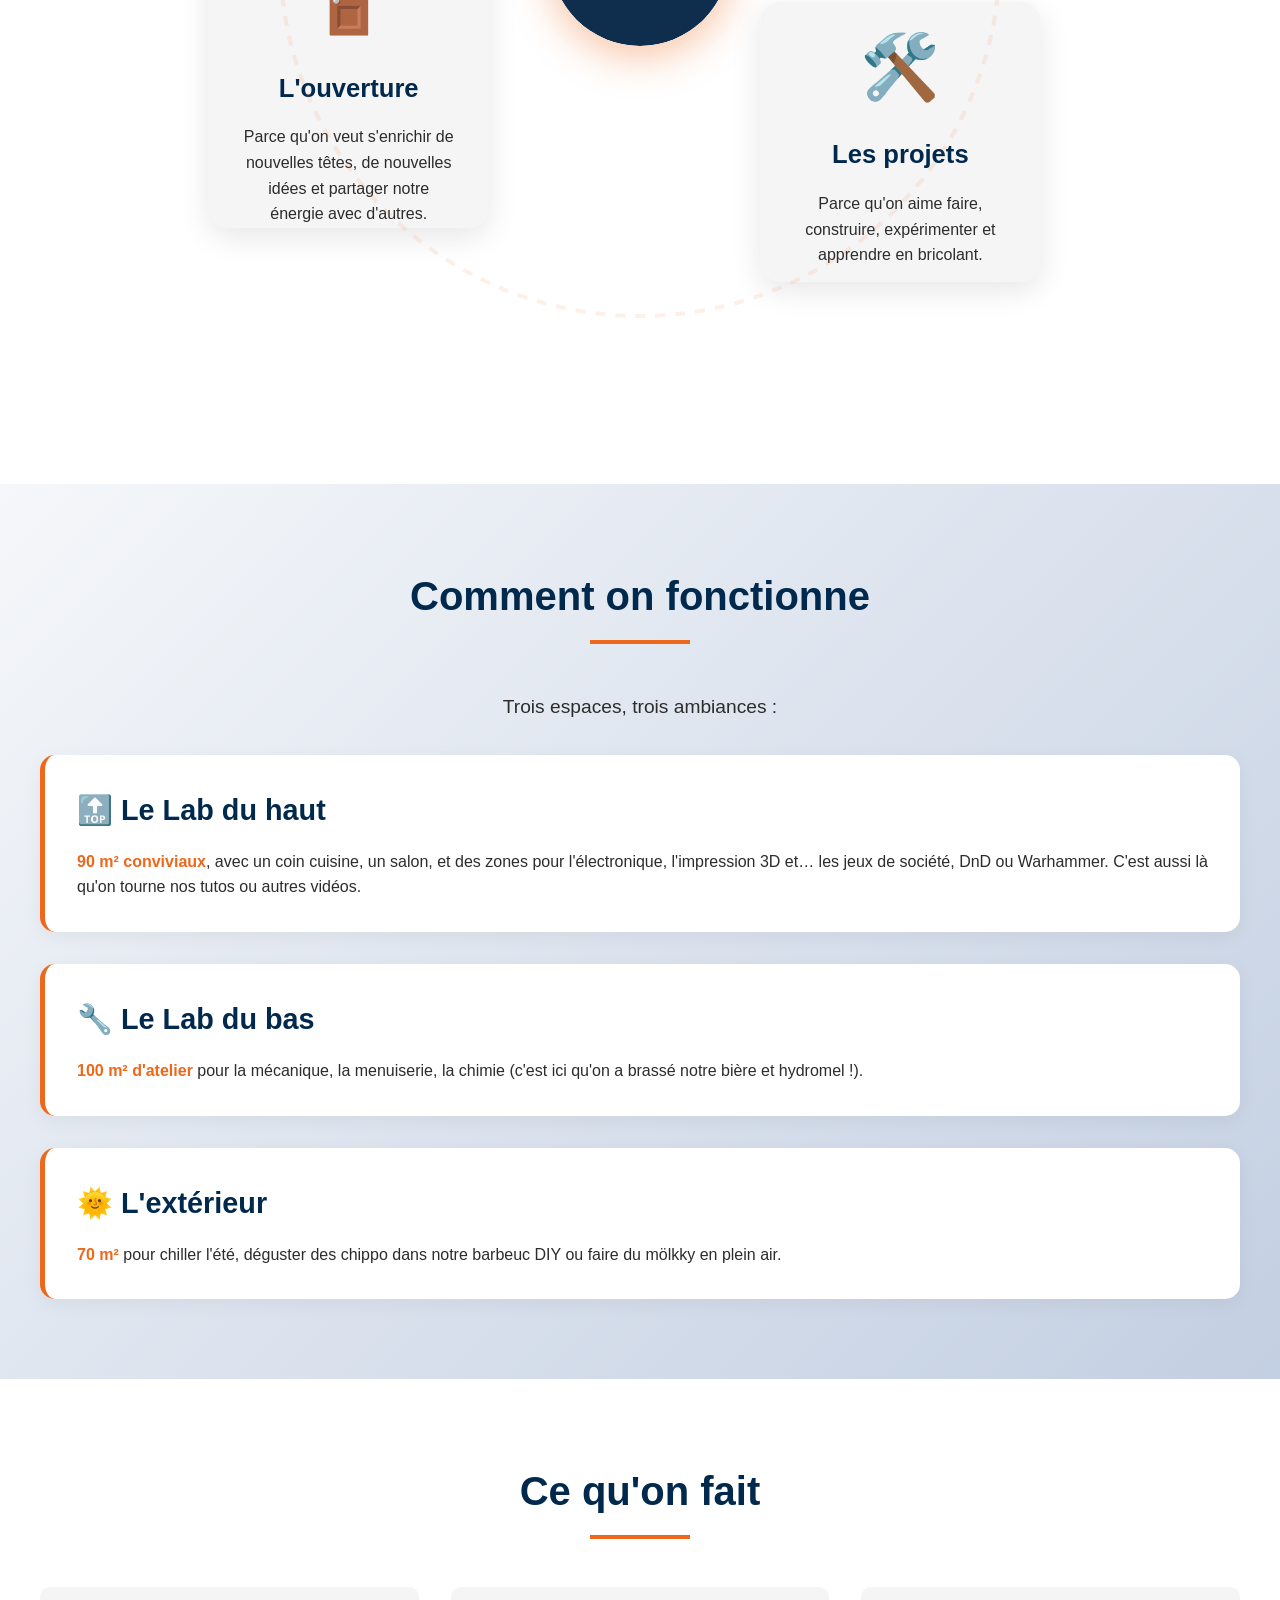
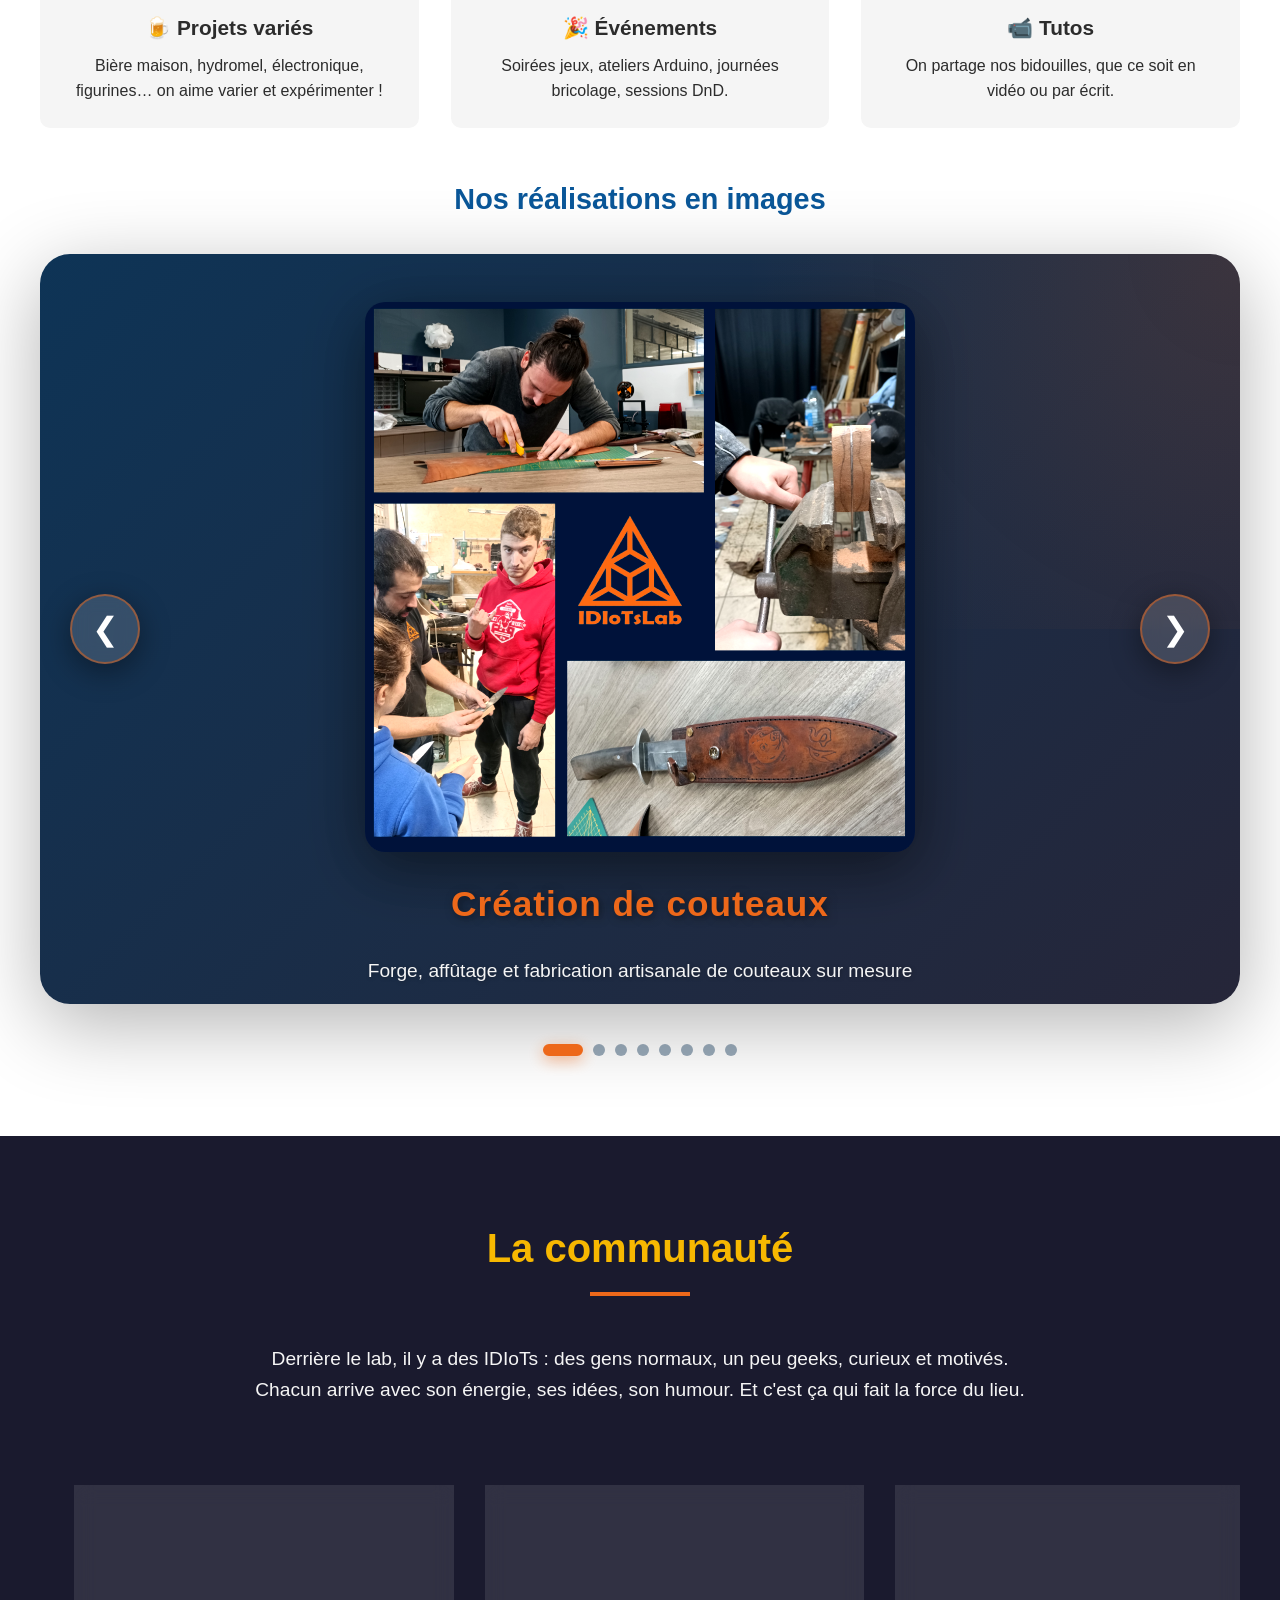
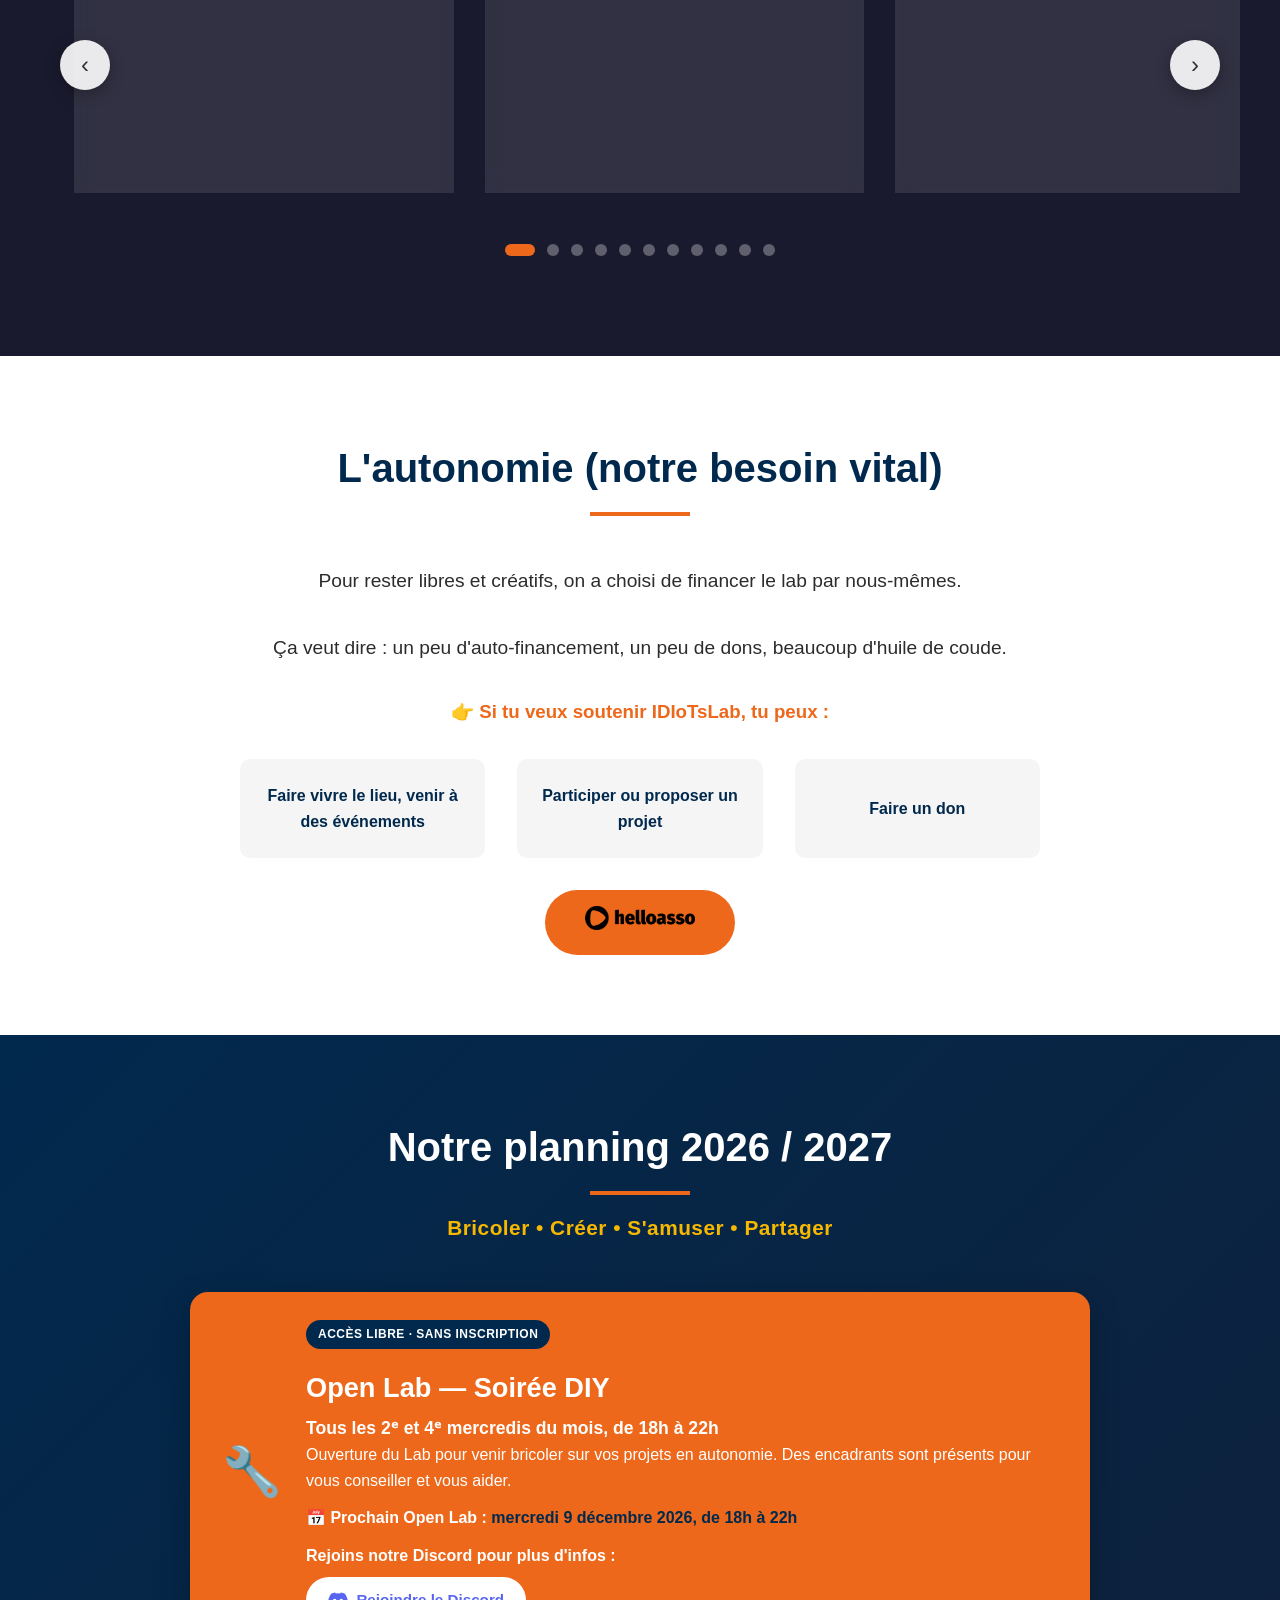
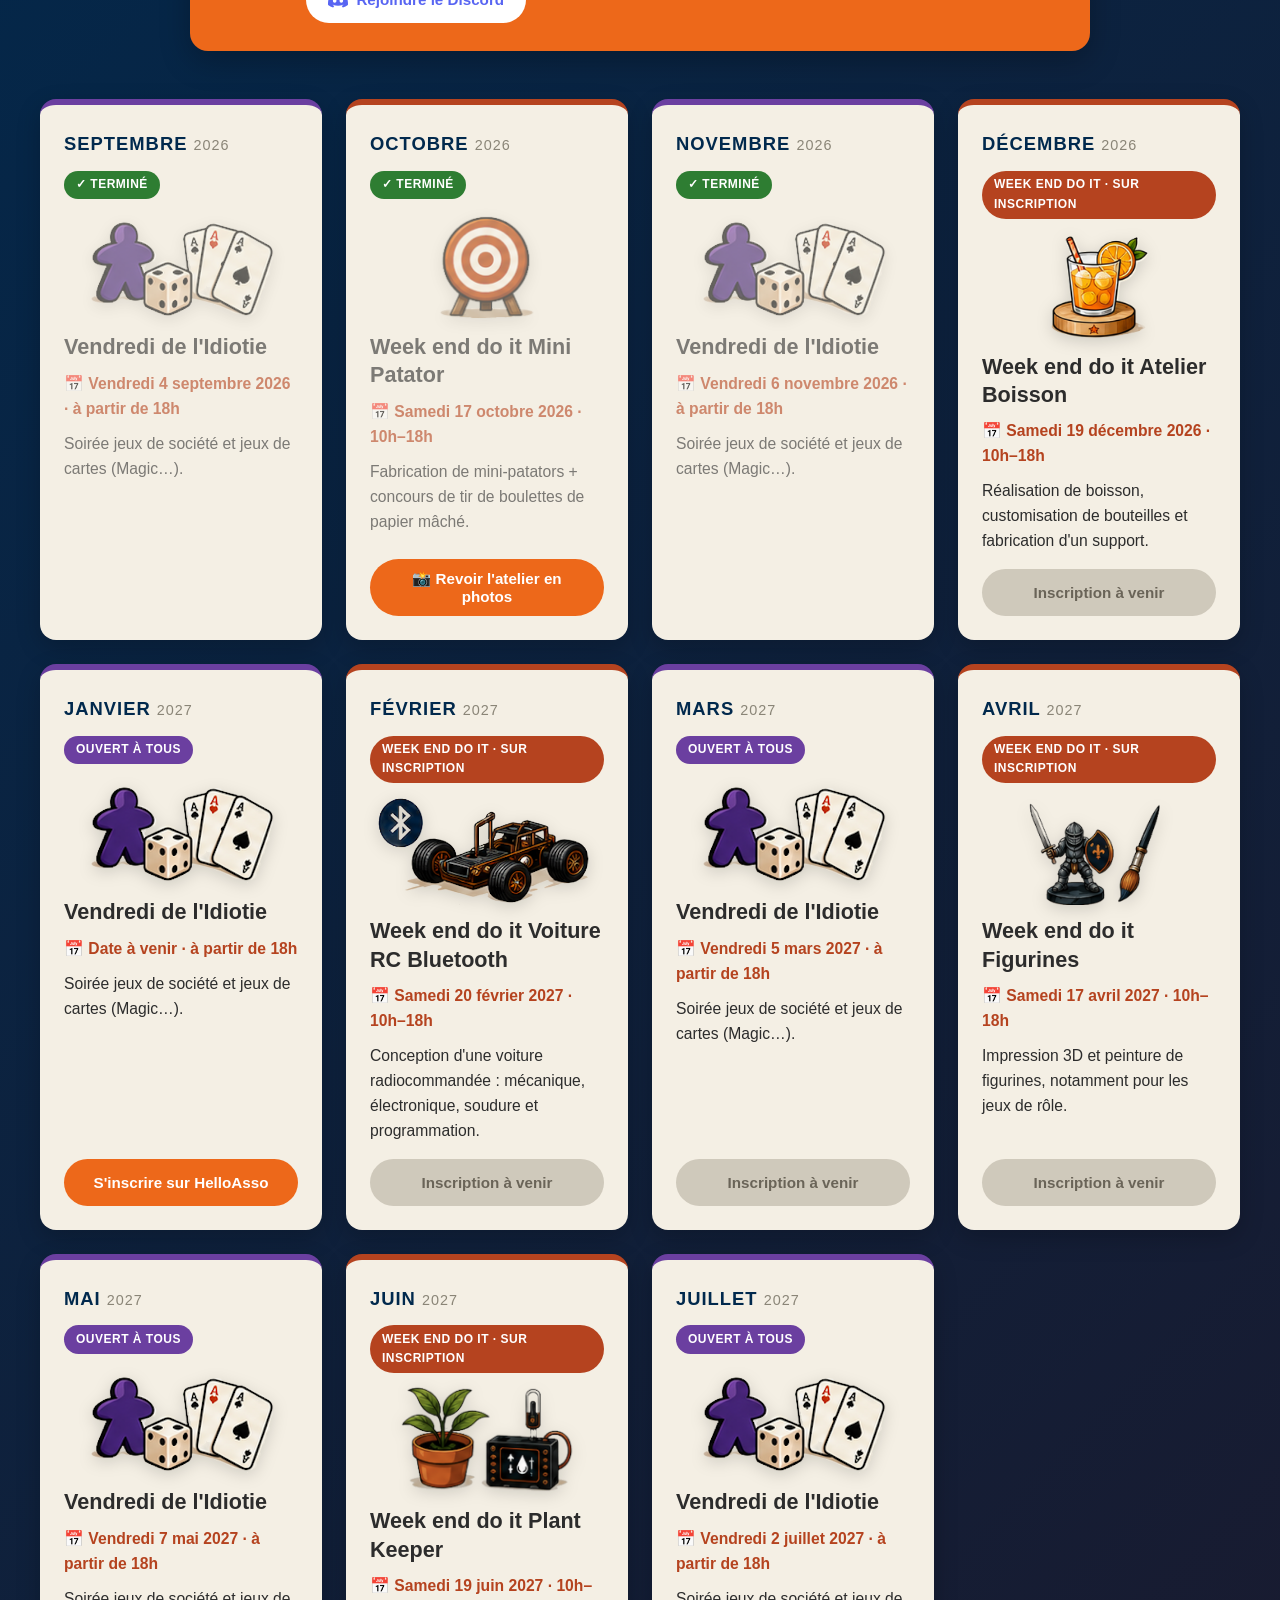
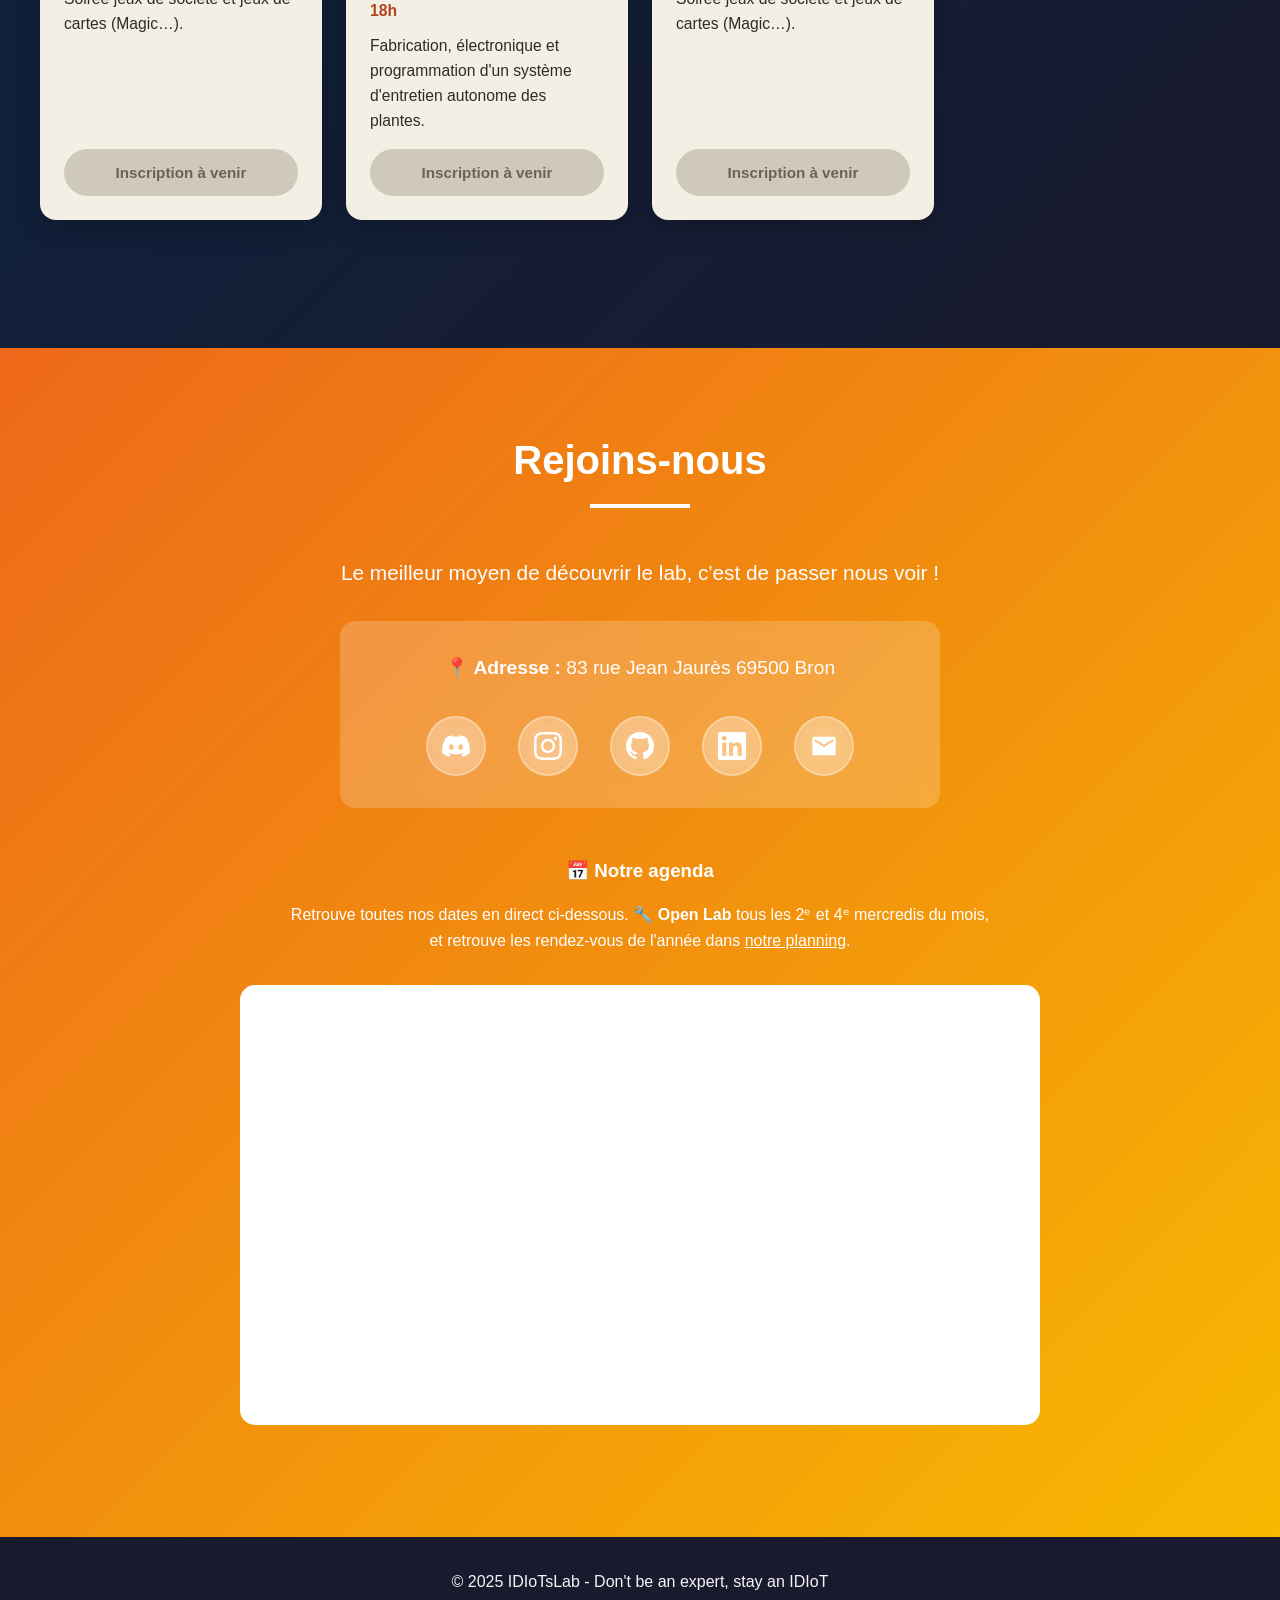
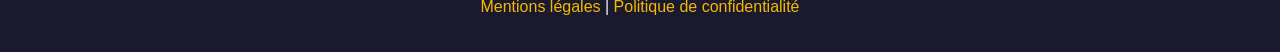
==== commit 4e5e35f0: "Planning : Vendredi de l'Idiotie de janvier 2027 en « date à venir » Co-Authored-By: Claude Sonnet 5" ====
--- a/index.html
+++ b/index.html
@@ -409,12 +409,12 @@
                     <a class="helloasso-btn disabled" data-event="decembre-2026" aria-disabled="true">Inscription à venir</a>
                 </div>
 
-                <div class="planning-card idiotie" data-end="2027-01-01">
+                <div class="planning-card idiotie" data-end="2027-01-31">
                     <div class="planning-month">Janvier <span class="planning-year">2027</span></div>
                     <span class="planning-badge badge-idiotie">Ouvert à tous</span>
                     <div class="planning-illus"><img src="Ressources/planning/vendredi-idiotie.png" alt="Meeple, dé et cartes à jouer" loading="lazy"></div>
                     <h3>Vendredi de l'Idiotie</h3>
-                    <p class="planning-date">📅 Vendredi 1er janvier 2027 · à partir de 18h</p>
+                    <p class="planning-date">📅 Date à venir · à partir de 18h</p>
                     <p>Soirée jeux de société et jeux de cartes (Magic…).</p>
                     <a class="helloasso-btn disabled" data-event="janvier-2027" aria-disabled="true">Inscription à venir</a>
                 </div>
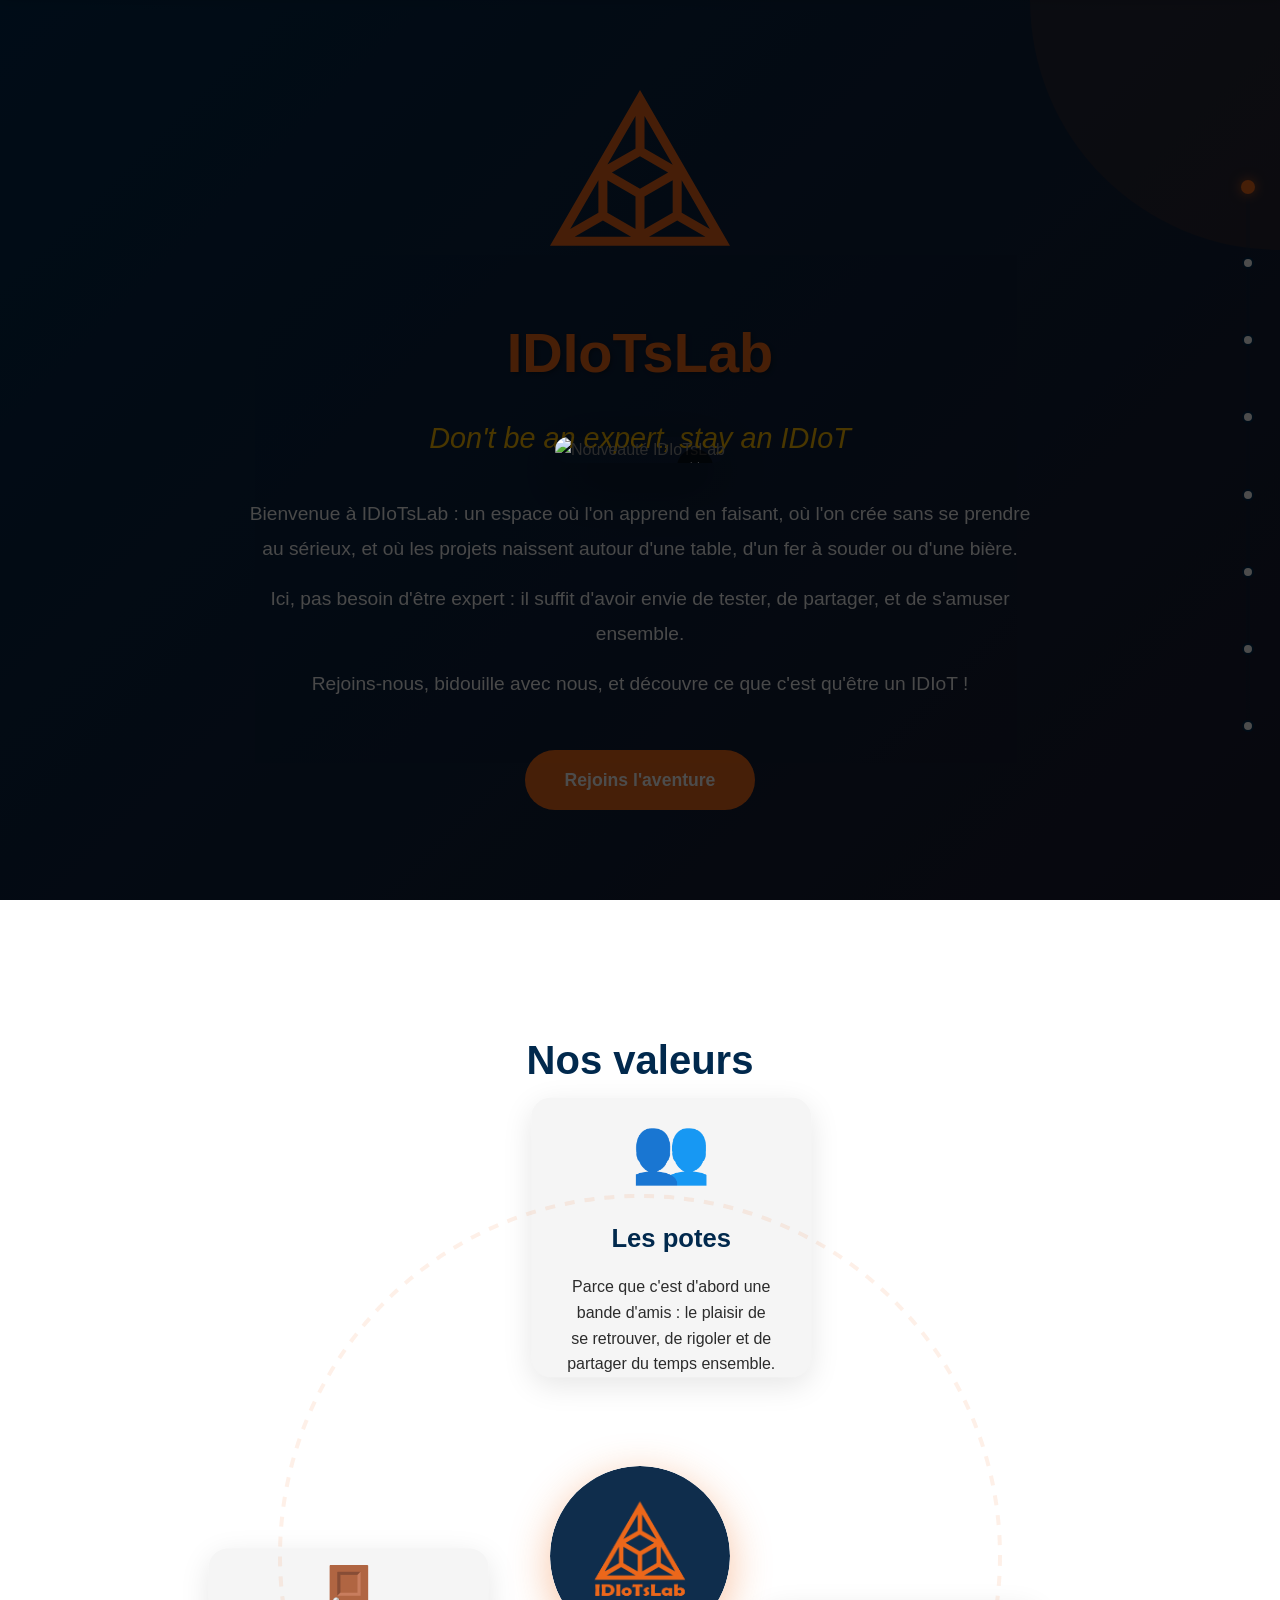
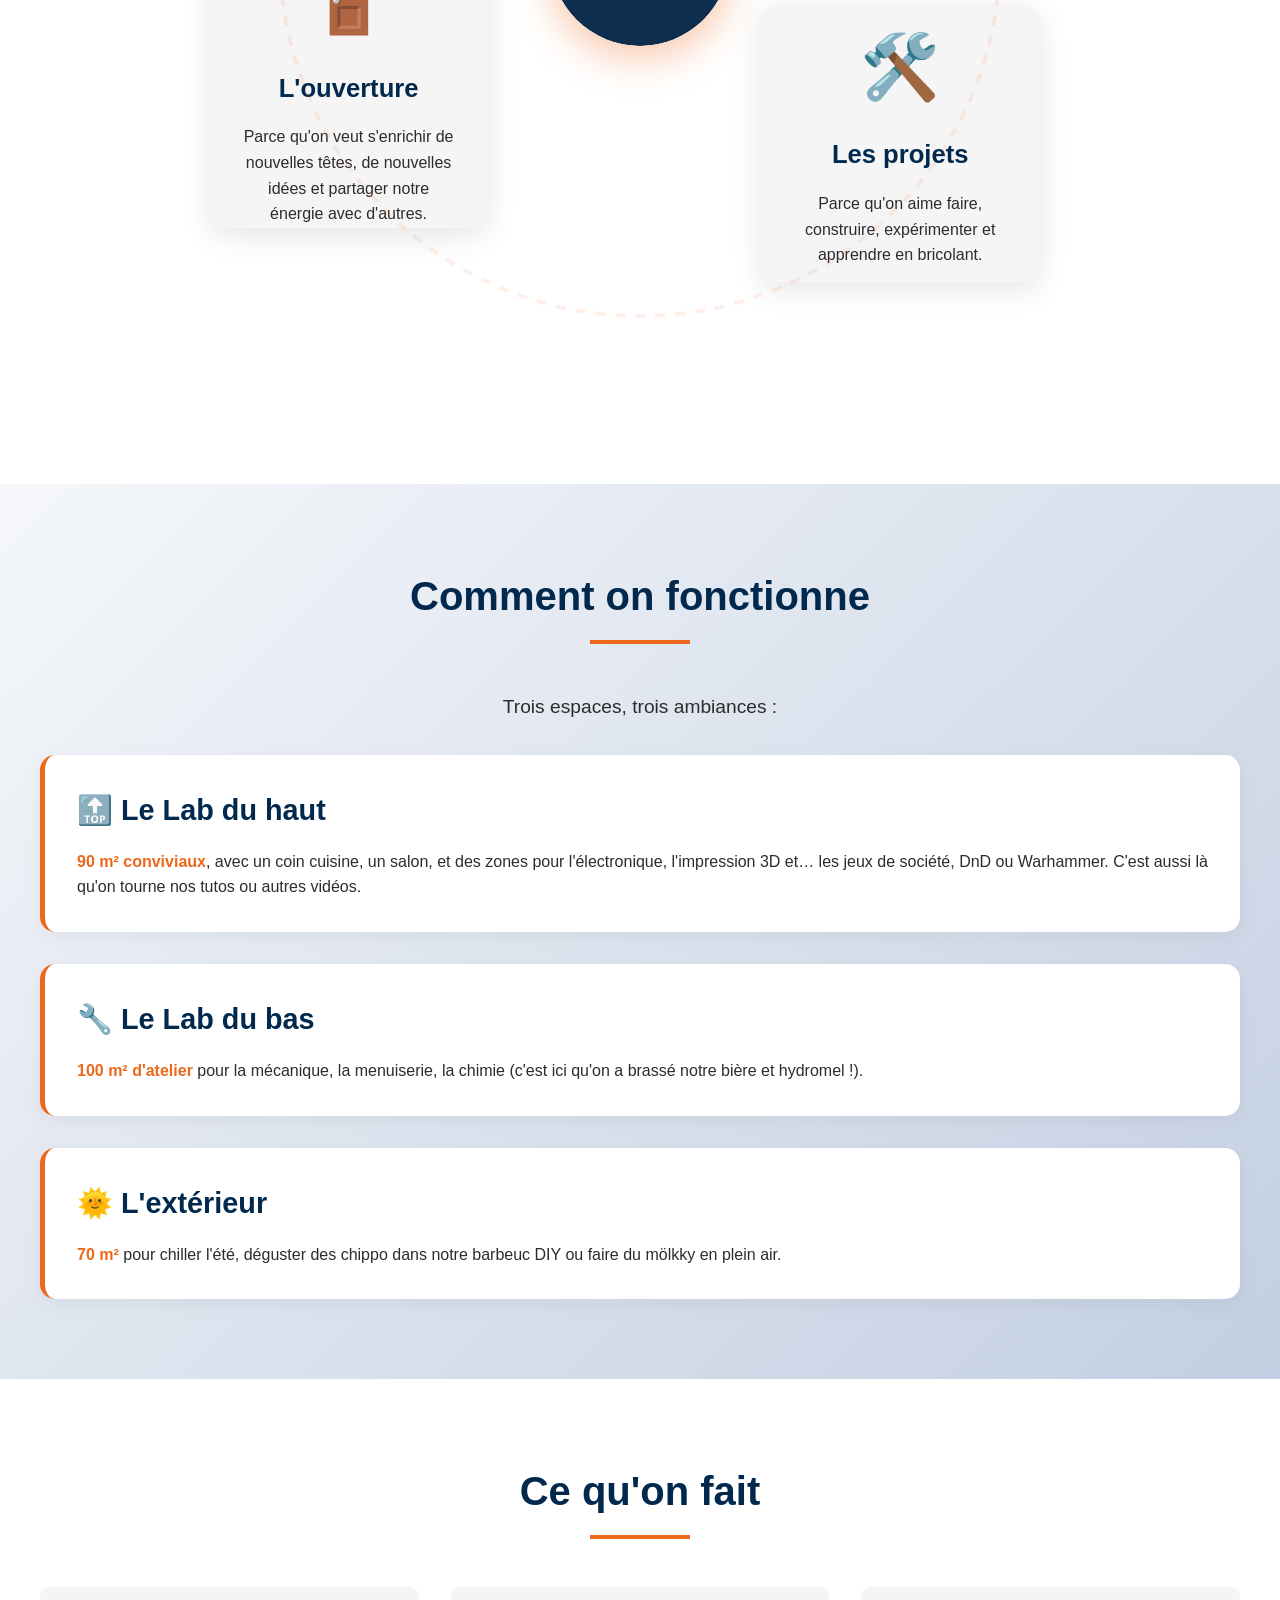
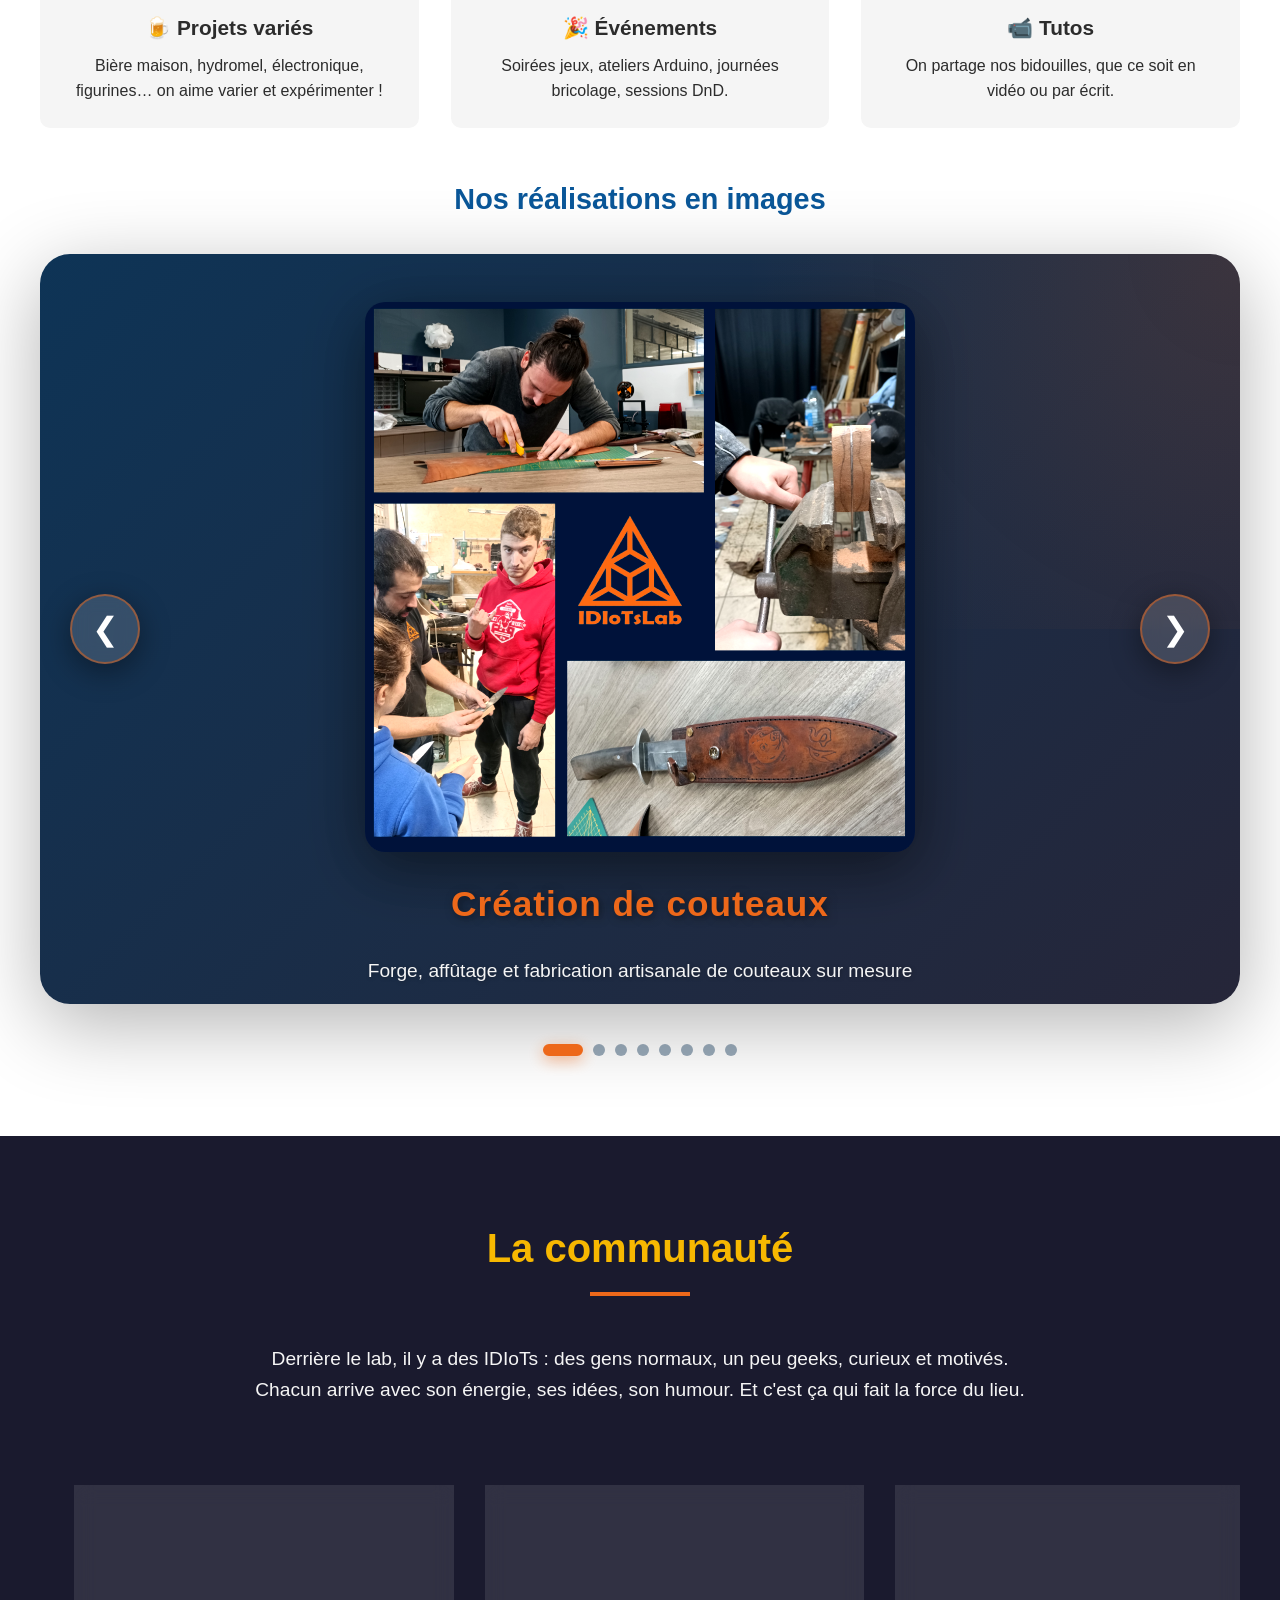
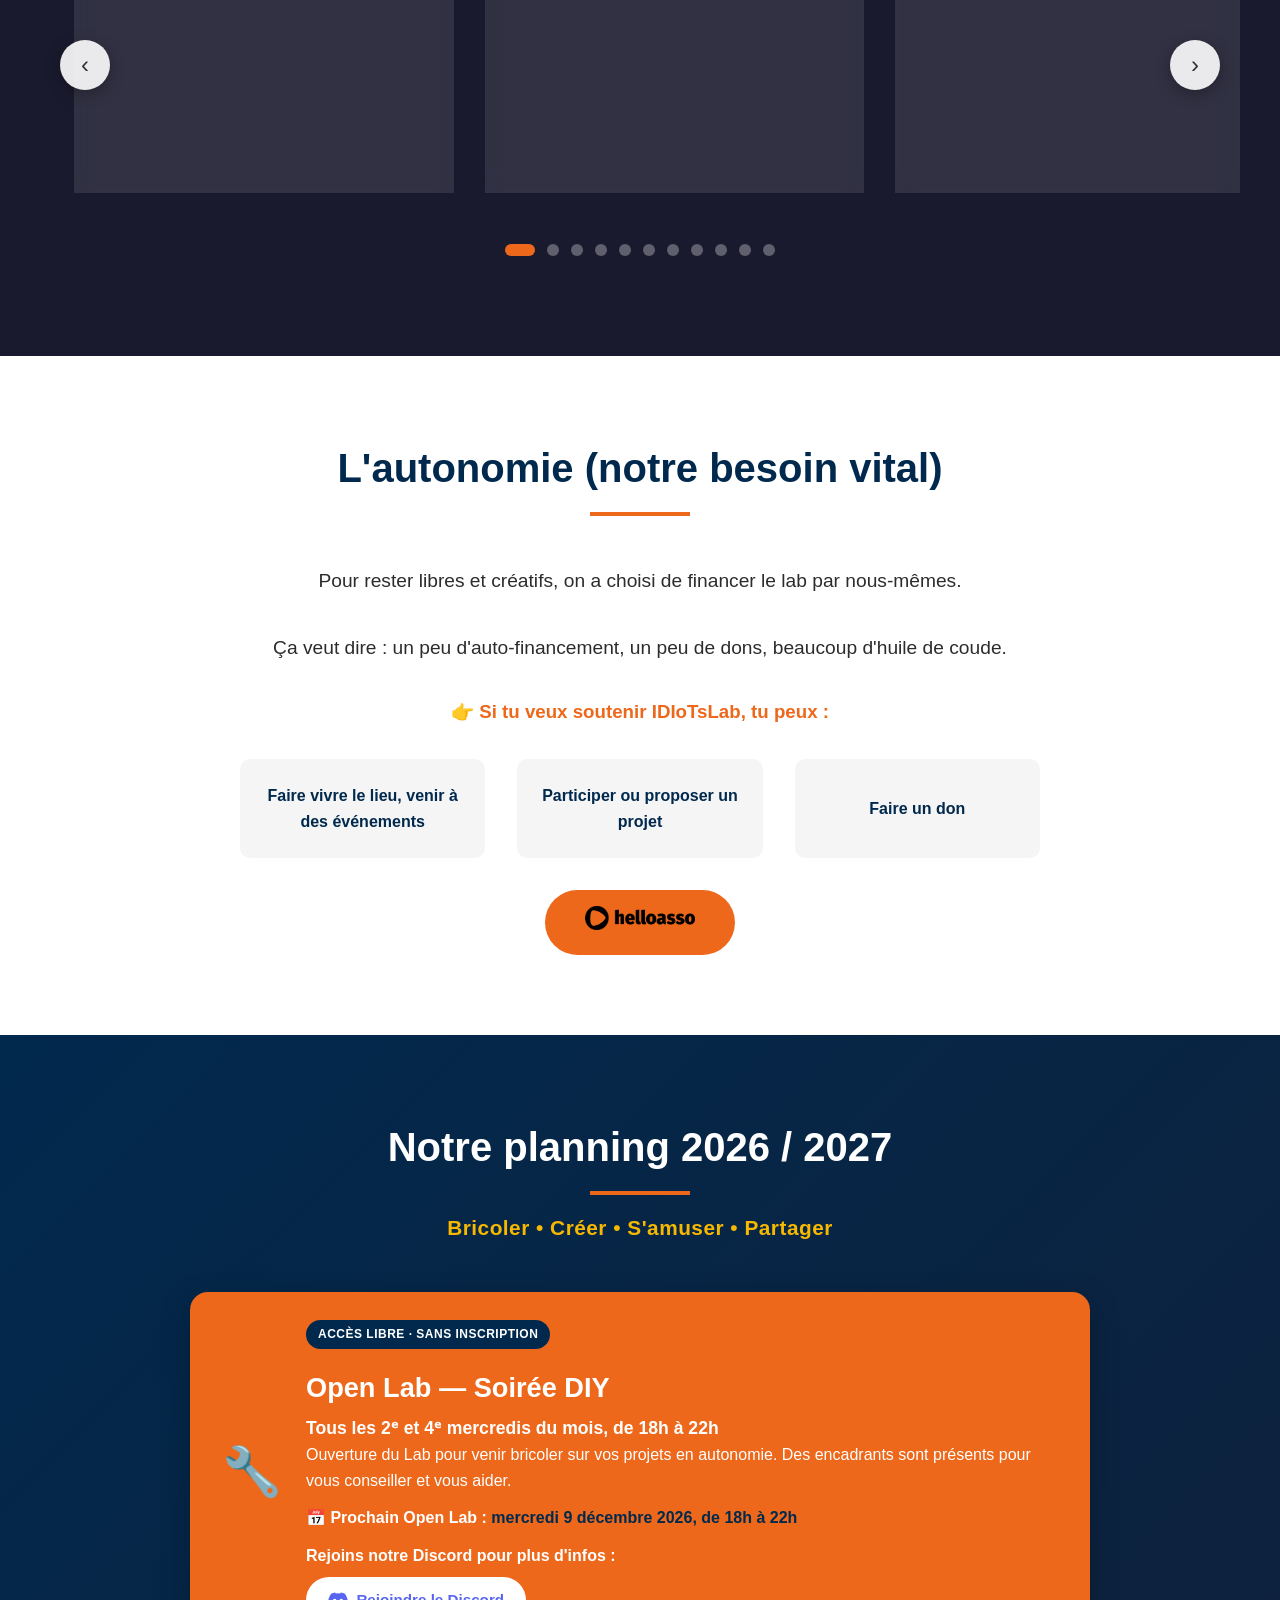
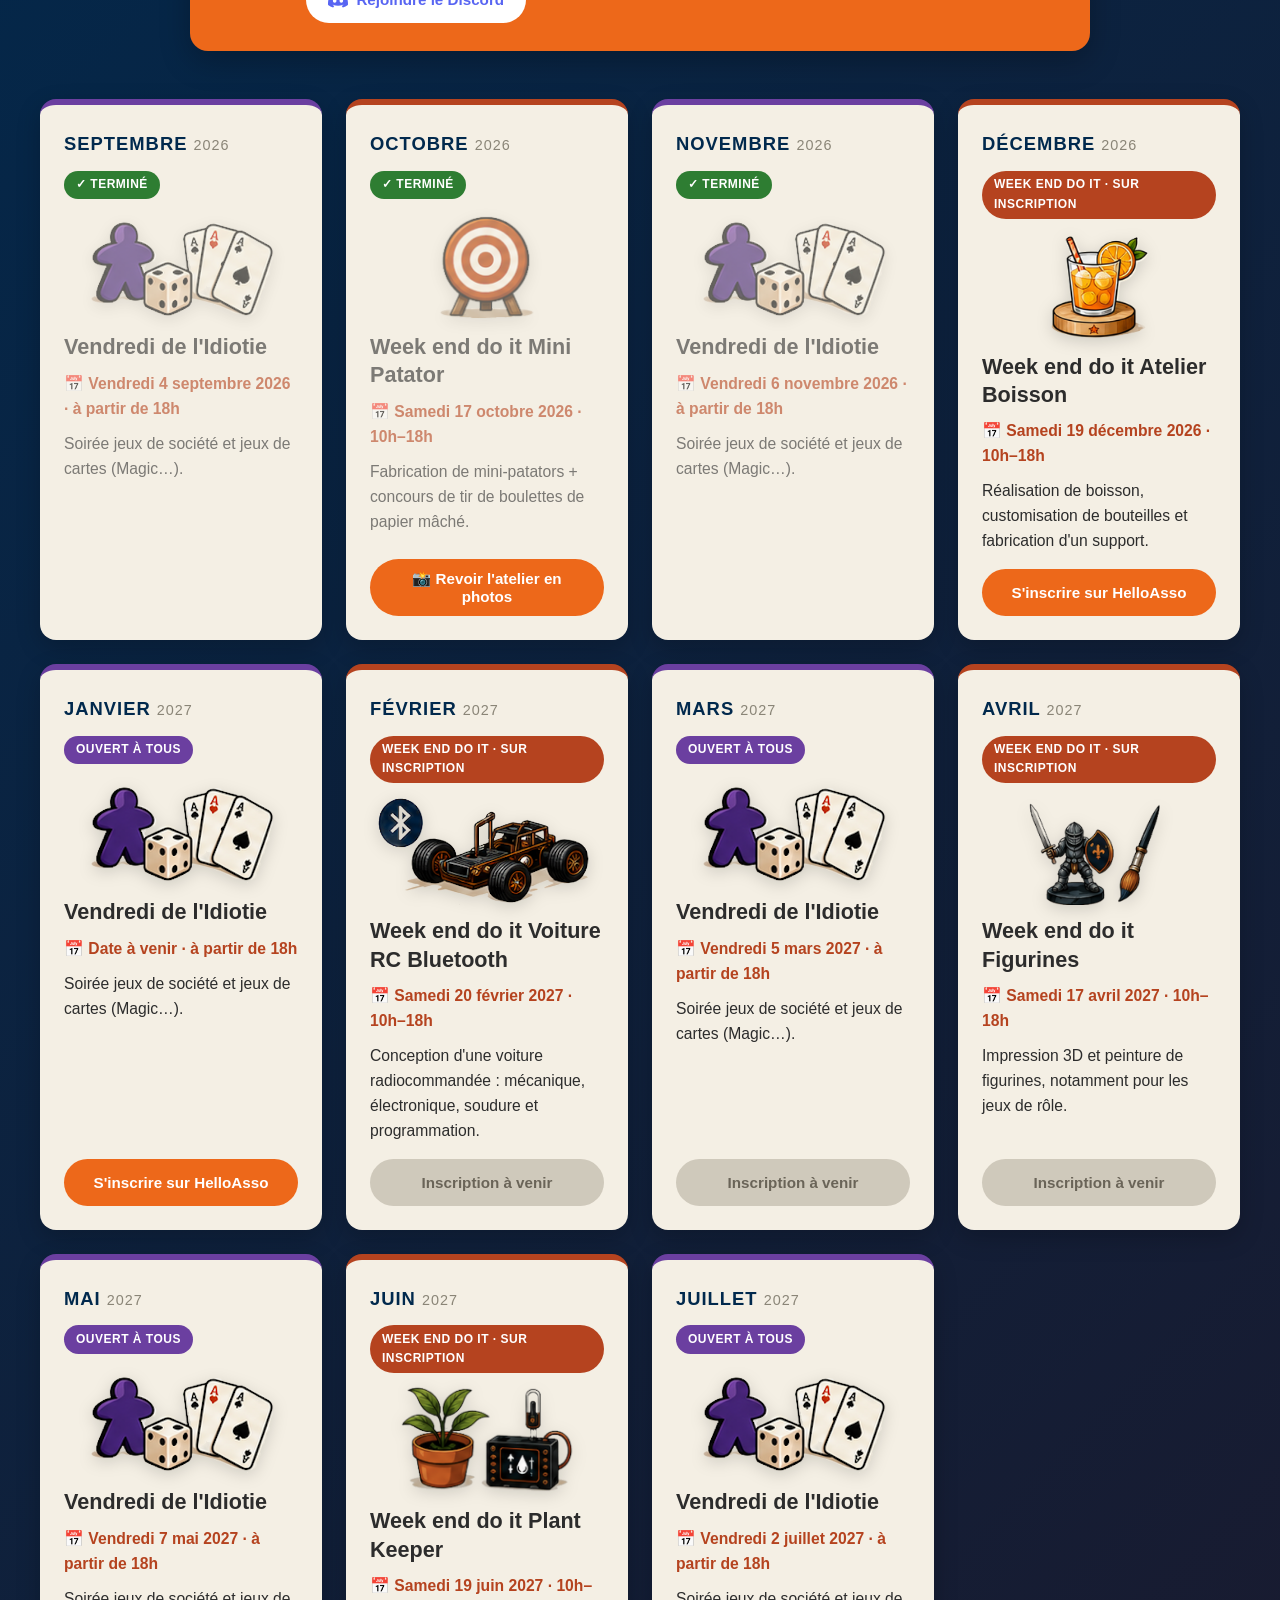
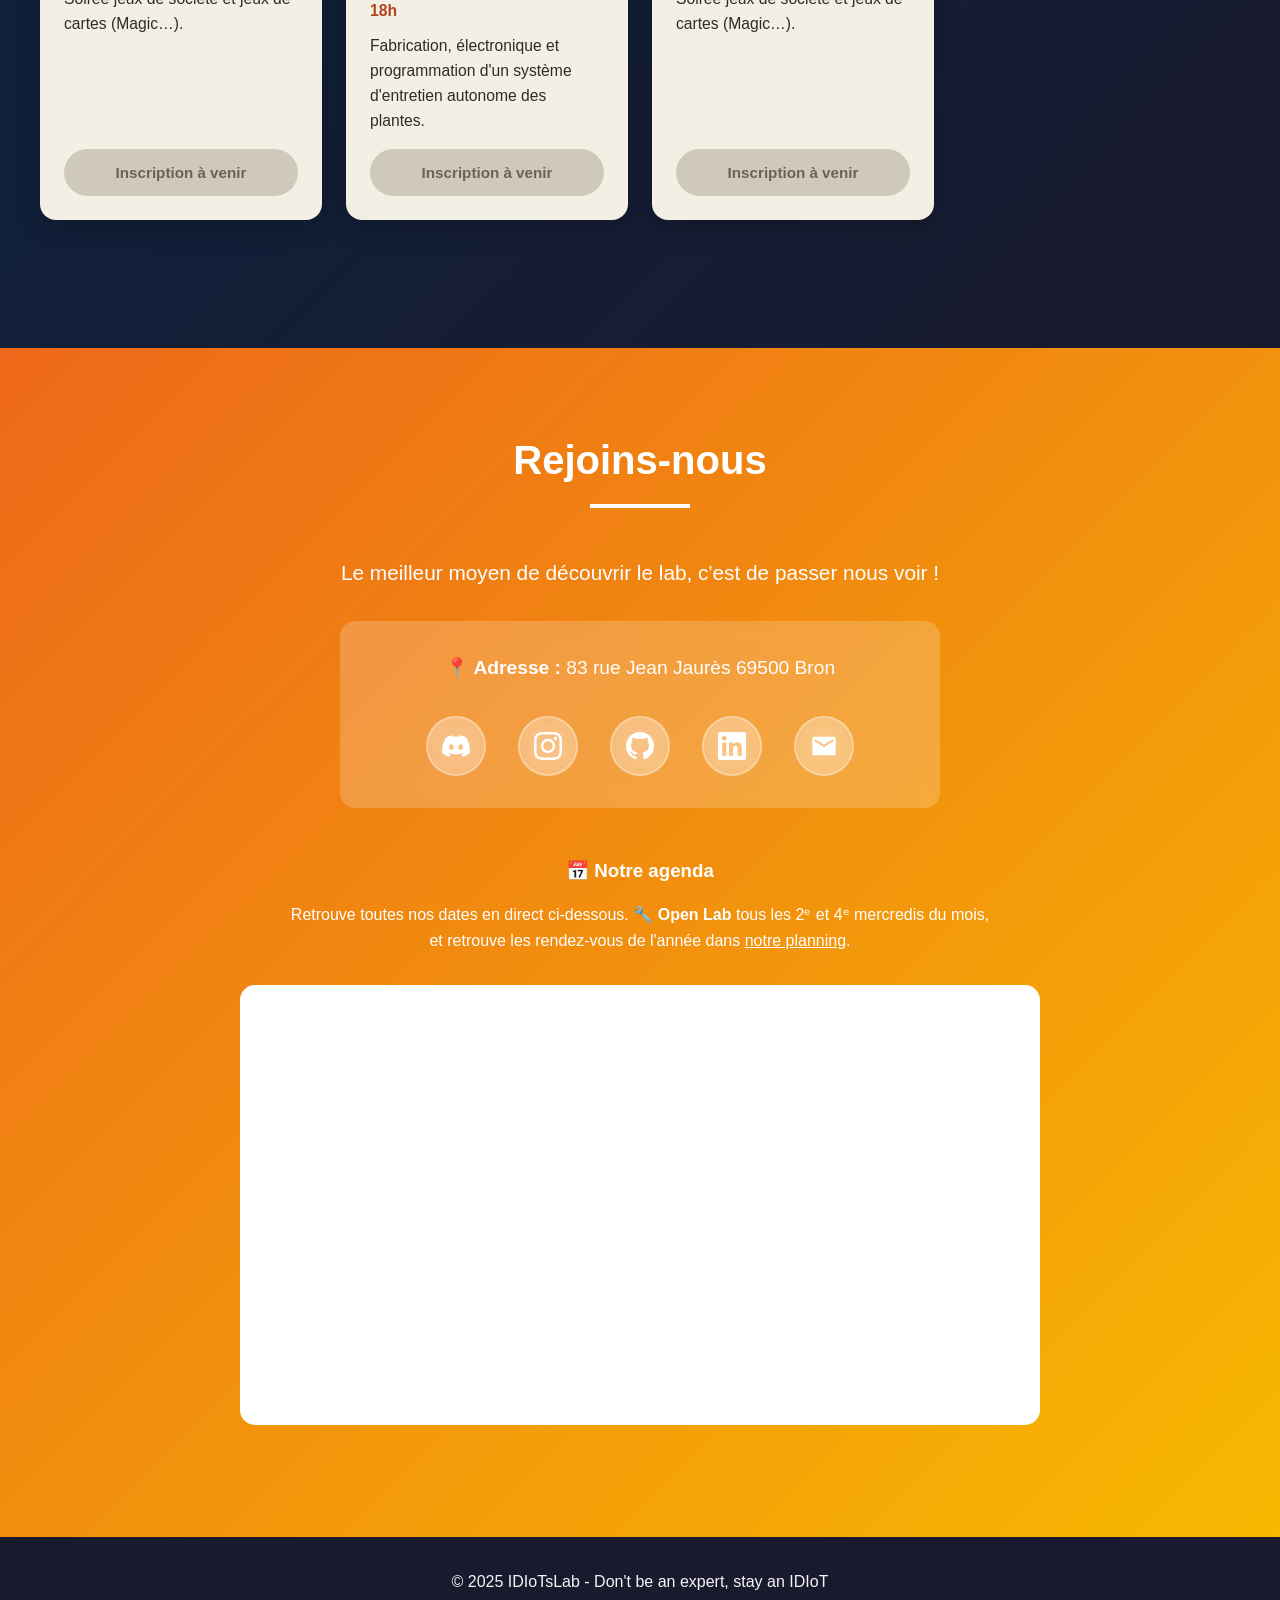
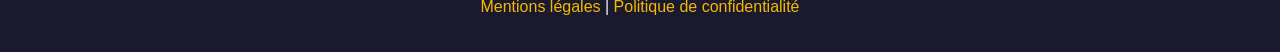
==== commit ae7d0adc: "Change la description de Sébastien Co-Authored-By: Claude Sonnet 5.5 <noreply@anthropic.com> Claude-" ====
--- a/index.html
+++ b/index.html
@@ -221,8 +221,8 @@
                             <div class="avatar"><img src="Ressources/Avatar_membres/avatar_seb.png" alt="Avatar Seb" class="logo-image"></div>
                             <h4>Deathura (Seb)</h4>
                             <h3>Prez (Fondateur)</h3>
-                            <p>Transforme chaque idée débile en </p>
-                            <p>projet brillant, parfois même utile.</p>
+                            <p>Le mec qui optimise tout,</p>
+                            <p>sauf son temps.</p>
                         </div>
                         <div class="member-card">
                             <div class="avatar"><img src="Ressources/Avatar_membres/avatar_fouini.png" alt="Avatar Fouini" class="logo-image"></div>
